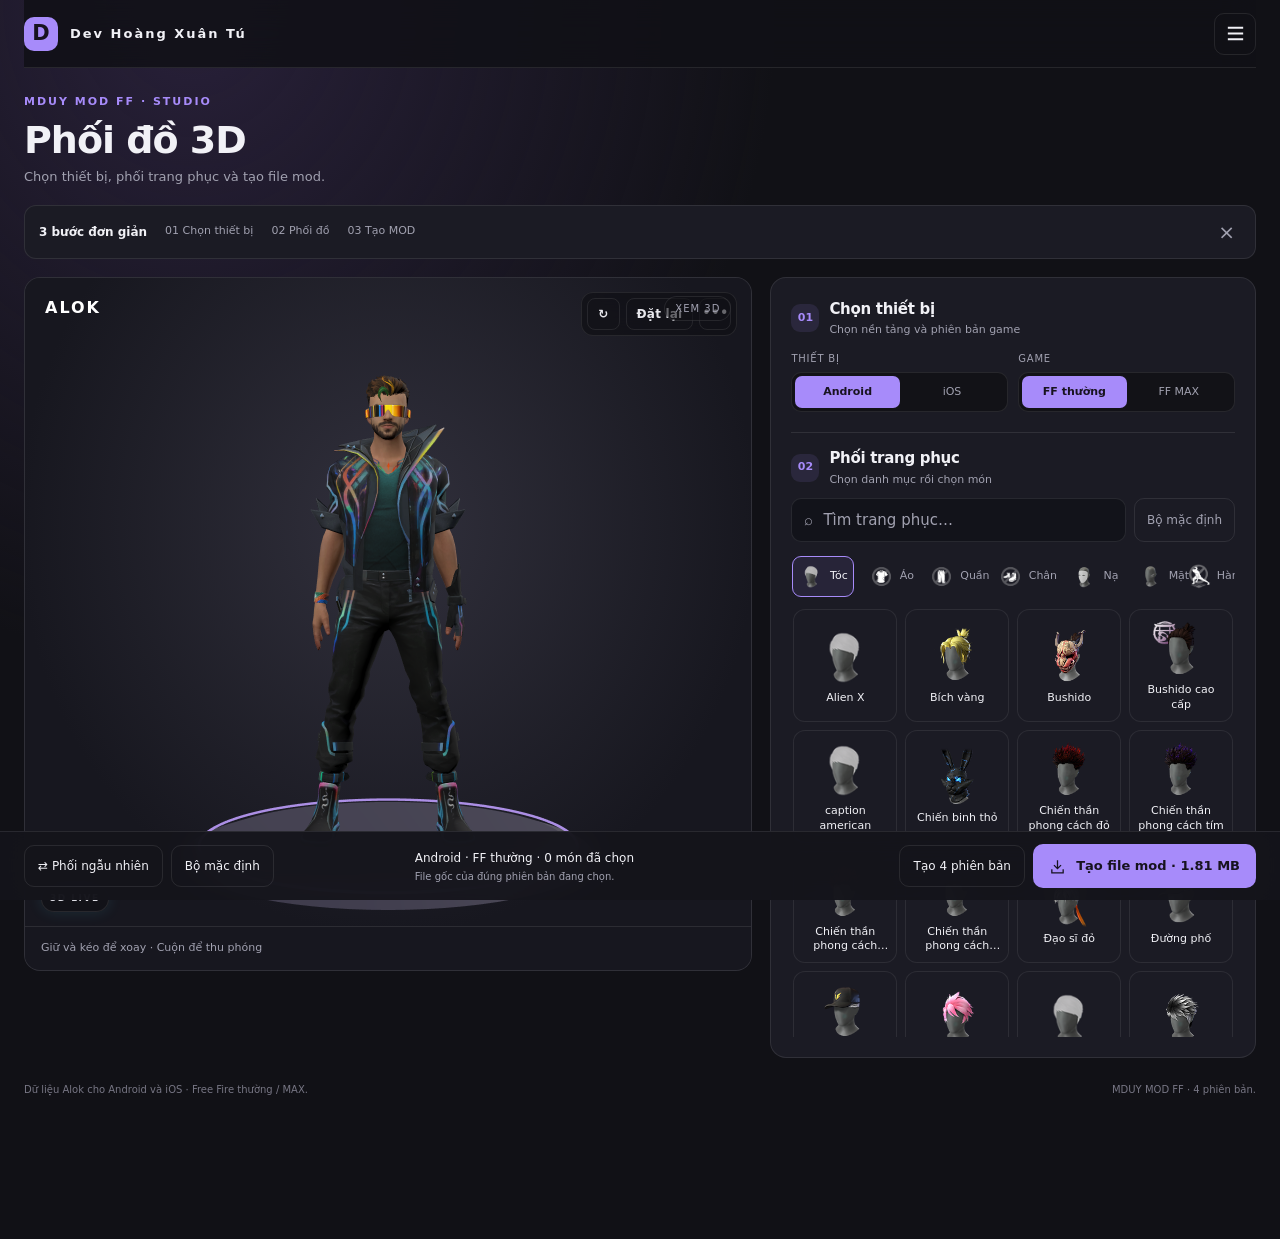
==== index.html @ c429d3fb "Update developer branding and sharpen 3D model Co-authored-by: Copilot <223556219+Copilot@users.nore" ====
<!doctype html>
<html lang="vi">
<head>
  <meta charset="utf-8">
  <meta name="viewport" content="width=device-width,initial-scale=1">
  <meta name="theme-color" content="#111116">
  <title>MDUY MOD FF — PHỐI ĐỒ 3D</title>
  <style>
    :root{color-scheme:dark;--bg:#111116;--panel:#1b1b23;--line:#30303a;--muted:#a1a1b0;--text:#f1f1f6;--accent:#b29aff;--green:#c5ee87}
    *{box-sizing:border-box}body{margin:0;background:var(--bg);color:var(--text);font:15px/1.5 system-ui,-apple-system,BlinkMacSystemFont,"Segoe UI",sans-serif}
    button,select,a{-webkit-tap-highlight-color:transparent}button,select{font:inherit}button,a{touch-action:manipulation}button{cursor:pointer}button:disabled{cursor:wait;opacity:.5}
    button:focus-visible,a:focus-visible,select:focus-visible{outline:3px solid var(--accent);outline-offset:4px}button{color:inherit}a{color:inherit;text-decoration:none}
    .shell{width:min(1240px,calc(100% - 64px));margin:auto}.topbar{height:86px;display:flex;align-items:center;justify-content:space-between;border-bottom:1px solid var(--line)}
    .brand{display:flex;align-items:center;gap:12px;font-size:13px;font-weight:800;letter-spacing:2px}.brandmark{display:grid;place-items:center;background:var(--accent);color:#181026;width:34px;height:34px;border-radius:10px;font-size:21px;letter-spacing:0}
    .platform{color:var(--muted);font-size:12px;display:flex;gap:8px;align-items:center}.dot{height:6px;width:6px;background:var(--green);border-radius:50%}
    .intro{padding:36px 0 26px;display:flex;align-items:flex-end;justify-content:space-between;gap:20px}.eyebrow{color:var(--accent);text-transform:uppercase;letter-spacing:2px;font-size:11px;font-weight:700;margin:0 0 8px}
    h1{font-size:34px;letter-spacing:-1px;line-height:1.15;margin:0 0 9px}.sub{color:var(--muted);margin:0;font-size:13px}.count{color:var(--muted);font-size:12px;padding-bottom:2px}
    .workspace{display:grid;grid-template-columns:minmax(0,1.15fr) minmax(350px,1fr);gap:22px;align-items:start}.stage{border:1px solid var(--line);border-radius:20px;overflow:hidden;background:#17171f;position:sticky;top:20px}
    .stage-head{position:absolute;z-index:2;top:22px;left:24px;right:24px;display:flex;justify-content:space-between;align-items:center;pointer-events:none}.character-name{font-size:20px;font-weight:800;letter-spacing:3px}.badge{font-size:10px;letter-spacing:1px;color:var(--muted);border:1px solid #494950;border-radius:20px;padding:4px 10px}
    #viewport{height:550px;position:relative;background:radial-gradient(ellipse at 50% 45%,#343041 0,#201e29 38%,#17171f 75%)}#viewport canvas{width:100%;height:100%;display:block;touch-action:none}
    .watermark{position:absolute;top:15%;left:50%;transform:translateX(-50%);font-size:100px;font-weight:900;letter-spacing:14px;color:#ffffff05;pointer-events:none;white-space:nowrap}
    #fallback{position:absolute;inset:0;width:100%;height:100%;object-fit:contain;display:none}.preview-message{position:absolute;inset:0;display:grid;place-content:center;padding:35px;text-align:center;color:var(--muted);font-size:13px;pointer-events:none}.preview-message.hidden{display:none}
    .stage-footer{padding:15px 22px;border-top:1px solid var(--line);display:flex;align-items:center;justify-content:space-between;gap:12px}.hint{margin:0;color:var(--muted);font-size:11px;max-width:270px}.view-tools{display:flex;gap:7px;flex-shrink:0}.small-button{background:#252530;border:1px solid #3c3b47;border-radius:8px;min-width:36px;padding:7px 10px;font-size:12px;white-space:nowrap}
    .panel{border:1px solid var(--line);border-radius:20px;padding:24px;background:var(--panel)}.panel-title{margin:0 0 16px;font-size:16px;letter-spacing:-.3px}.presets{display:grid;grid-template-columns:1fr 1fr;gap:10px;margin-bottom:26px}.mix-tools{display:none!important}
    .preset{border:1px solid #41404b;background:#24232d;border-radius:12px;text-align:left;padding:12px 14px;transition:background .18s,border-color .18s}.preset:hover{background:#302b3c}.preset[aria-pressed="true"]{border-color:var(--accent);background:#b29aff14}.preset-num{color:var(--muted);font-size:10px;letter-spacing:1.6px;margin-bottom:5px;display:block}.preset-name{font-size:13px;font-weight:650;display:block}.preset-detail{font-size:10px;color:var(--muted);display:block;margin-top:3px}
    .form-row{display:grid;grid-template-columns:91px 1fr;align-items:center;gap:12px;margin:11px 0}.form-row label,.fixed-label{font-size:12px;color:var(--muted)}.row-icon{display:inline-block;width:22px;color:#d2c5f0;font-size:14px}.select-wrap{position:relative}.select-wrap::after{content:'⌄';position:absolute;right:15px;top:8px;pointer-events:none;color:var(--accent)}
    select{width:100%;appearance:none;background:#272631;border:1px solid #44424e;border-radius:10px;padding:10px 36px 10px 13px;color:var(--text);font-size:13px;cursor:pointer;min-height:42px}.fixed-value{background:#202029;border:1px solid #2e2d39;border-radius:10px;padding:10px 13px;font-size:13px;min-height:42px;display:flex;justify-content:space-between;align-items:center}.fixed-value .single{font-size:10px;color:#777684}
    .form-divider{height:1px;background:var(--line);margin:20px 0}.action-note{margin:7px 0 0 103px;font-size:11px;line-height:1.6;color:var(--muted)}.mix-tools{display:flex;gap:8px;margin-top:20px}.mix-tools button{border:1px solid #41404b;border-radius:9px;background:transparent;padding:8px 12px;font-size:12px;flex:1}.mix-tools button:hover{background:#2b2935}
    .download-area{margin-top:21px;border-top:1px solid var(--line);padding-top:20px}.selection-caption{color:var(--muted);font-size:10px;text-transform:uppercase;letter-spacing:1.3px;margin:0 0 6px}.selection-summary{font-size:12px;color:#d1c7e4;margin:0 0 16px;min-height:36px;line-height:1.7}.download{display:flex;width:100%;gap:10px;justify-content:center;align-items:center;background:var(--green);color:#202618;border:0;border-radius:11px;padding:13px 14px;font-weight:750;font-size:13px}.download:hover{background:#d5faa1}.download:disabled{background:#434b36;color:#a2aa96}.download svg{width:17px;height:17px}#download-fallback[hidden]{display:none}.status{font-size:11px;text-align:center;color:var(--muted);margin:10px 0 0;min-height:17px}.status.error{color:#ffaaaa}
    footer{color:#777684;padding:28px 0 30px;font-size:10px;display:flex;justify-content:space-between;gap:15px}footer a{text-decoration:underline}.noscript{padding:20px;color:#ffaaaa}
    @media(max-width:1024px){
      .shell{width:calc(100% - 36px)}
      .workspace{grid-template-columns:minmax(0,1fr);gap:18px}
      .workspace>.stage,.workspace>.panel{width:100%;min-width:0}
      .stage{position:relative;top:auto}
      #viewport{height:500px}
      .intro{padding:26px 0 22px}
      .topbar{height:72px}
      .panel{padding:22px}
      .hint{max-width:240px}
      h1{font-size:29px}
    }
    @media(max-width:640px){
      .shell{width:calc(100% - 24px)}
      .workspace{gap:14px}
      #viewport{height:500px}
      .panel{padding:16px}
      .form-row{grid-template-columns:minmax(86px,96px) minmax(0,1fr);gap:8px}
      .form-row label{min-width:0;display:flex;align-items:center;gap:5px}
      .row-icon{width:22px;height:22px;flex:0 0 22px}
      select{min-width:0;width:100%;font-size:13px;padding-left:11px;padding-right:32px}
      .action-note{margin-left:104px}
      .presets{gap:8px}
      .preset{padding:11px}
      .preset-detail{font-size:9px}
      .stage-head{top:17px;left:20px;right:20px}
      .stage-footer{padding:13px 16px}
      .hint{max-width:200px;font-size:10px}
      .small-button{padding:7px 8px}
      .watermark{font-size:72px}
      footer{flex-direction:column;gap:5px}
    }
    @media(max-width:440px){
      .platform{font-size:10px}
      .brand{font-size:11px;letter-spacing:1px}
      .brandmark{width:30px;height:30px}
      .count{display:none}
      #viewport{height:500px}
      .form-row{grid-template-columns:84px minmax(0,1fr)}
      .action-note{margin-left:92px}
    }
    @media(prefers-reduced-motion:reduce){*{transition:none!important;scroll-behavior:auto!important}}
  
    /* ===== Bộ chọn phiên bản ===== */
    .version-screen{padding:42px 0 28px}.version-card{background:#111318;border:1px solid var(--line);border-radius:18px;padding:24px;box-shadow:0 18px 50px rgba(0,0,0,.18)}
    .version-card h2{margin:0 0 7px;font-size:clamp(25px,4vw,38px);letter-spacing:-.03em}.version-card>p{margin:0 0 24px;color:var(--muted);line-height:1.6}
    .version-step{margin-top:22px}.version-step-title{display:flex;align-items:center;gap:9px;margin:0 0 12px;font-size:12px;font-weight:800;letter-spacing:.13em;text-transform:uppercase;color:#c9ccd4}.step-number{display:grid;place-items:center;width:24px;height:24px;border-radius:50%;background:#20242d;color:#fff;font-size:11px}
    .choice-grid{display:grid;grid-template-columns:repeat(2,minmax(0,1fr));gap:12px}.choice-card{width:100%;text-align:left;background:#171a20;border:1px solid #2a2e37;color:#f4f4f5;border-radius:13px;padding:17px 18px;cursor:pointer;transition:.18s ease}.choice-card:hover{border-color:#555c69;transform:translateY(-1px)}.choice-card.active{border-color:#f2f2f2;background:#20242b;box-shadow:inset 0 0 0 1px #f2f2f2}.choice-card strong{display:block;font-size:15px;margin-bottom:4px}.choice-card small{color:#8f96a3;font-size:12px}.choice-card.active small{color:#c8cbd2}
    .package-list{display:grid;gap:12px}.package-card{display:flex;align-items:center;justify-content:space-between;gap:16px;background:#171a20;border:1px solid #2a2e37;border-radius:13px;padding:18px;cursor:pointer;color:#fff;text-align:left}.package-card:hover{border-color:#777e8b}.package-card strong{display:block;margin-bottom:5px;font-size:15px}.package-card small{color:#9399a5}.package-arrow{font-size:22px;color:#d7dae0}.empty-version{border:1px dashed #343943;border-radius:13px;padding:24px;text-align:center;color:#8f96a3;background:#13161b}.empty-version strong{display:block;color:#d6d8dd;margin-bottom:6px}.hidden-version{display:none!important}.back-version{border:0;background:transparent;color:#a8aeb9;padding:0;cursor:pointer;font:inherit}.back-version:hover{color:#fff}.current-version{display:flex;align-items:center;gap:8px}
    @media(max-width:640px){.choice-grid{grid-template-columns:1fr}.version-screen{padding-top:24px}.version-card{padding:18px}}


</style>
<style>
/* ===== MDUY NEON RAINBOW UI — visual-only layer ===== */
:root{color-scheme:dark;--bg:#070914;--panel:#11152a;--line:#343b68;--muted:#aeb7dc;--text:#f7f8ff;--accent:#9b7cff;--green:#78ffd6;--pink:#ff5fcf;--cyan:#45e7ff;--yellow:#ffe66d}
html{background:#070914}body{background:radial-gradient(circle at 10% 0%,#2a105d 0,transparent 28%),radial-gradient(circle at 90% 10%,#004e66 0,transparent 26%),radial-gradient(circle at 50% 100%,#4d0b45 0,transparent 34%),#070914;overflow-x:hidden}
body:before{content:"";position:fixed;inset:-20%;z-index:-1;pointer-events:none;background:conic-gradient(from 0deg,#ff4fd8,#6c63ff,#38e8ff,#67ffb0,#ffe66d,#ff4fd8);filter:blur(100px);opacity:.13;animation:mduyAura 18s linear infinite}
@keyframes mduyAura{to{transform:rotate(360deg)}}
.shell{position:relative}.topbar{border-bottom:1px solid #5963a0;background:linear-gradient(90deg,#11152ad9,#201238d9,#081e31d9);box-shadow:0 12px 35px #0007,0 0 35px #6d5cff20;backdrop-filter:blur(18px)}
.brandmark{background:linear-gradient(135deg,#ff5fcf,#8f6bff 45%,#42eaff);box-shadow:0 0 18px #a16cffaa,0 0 40px #ff52d744;color:#fff;animation:mduyPulse 2.5s ease-in-out infinite}
@keyframes md<|DELIM_Zj|>uyPulse{50%{box-shadow:0 0 28px #42eaffaa,0 0 55px #ff52d755;transform:translateY(-1px)}}
.platform .dot{background:#59ffd2;box-shadow:0 0 10px #59ffd2,0 0 22px #59ffd2}.eyebrow{color:#ff72da;text-shadow:0 0 15px #ff4fcf}.intro{position:relative}.intro:after{content:"";position:absolute;left:0;right:0;bottom:8px;height:1px;background:linear-gradient(90deg,transparent,#ff5fcf,#45e7ff,#ffe66d,transparent);opacity:.65}
h1{background:linear-gradient(90deg,#fff,#ffb8f0 30%,#9ef5ff 65%,#fff2a4);-webkit-background-clip:text;background-clip:text;color:transparent;text-shadow:0 0 24px #7b6cff44}.count{color:#b9c4f5}
/* ===== MDUY RESPONSIVE SAFETY FIX ===== */
.workspace{min-width:0}
.workspace>.stage,.workspace>.panel{min-width:0}
@media(max-width:1024px){
  .workspace{grid-template-columns:minmax(0,1fr)!important}
  .workspace>.stage,.workspace>.panel{grid-column:1!important}
  .stage{position:relative!important;top:auto!important}
}
.workspace{gap:24px}.stage,.panel,.version-card{border-color:#4b5794;background:linear-gradient(145deg,#151a34ee,#0c1023ee);box-shadow:0 18px 60px #0009,0 0 0 1px #ffffff05 inset,0 0 35px #6d5cff18;backdrop-filter:blur(16px)}
.stage{overflow:hidden}.stage:before,.panel:before,.version-card:before{content:"";position:absolute;pointer-events:none}.stage{position:sticky}.stage:before{inset:0;background:linear-gradient(120deg,transparent 20%,#fff10%,transparent 45%);transform:translateX(-120%);animation:mduyShine 7s ease-in-out infinite}@keyframes md<|DELIM_Zj|>uyShine{55%,100%{transform:translateX(120%)}}
#viewport{background:radial-gradient(circle at 50% 43%,#533b78 0,#24264d 28%,#111a37 58%,#090d20 100%);box-shadow:inset 0 0 80px #000b,inset 0 0 25px #6d5cff44}.stage-head{filter:drop-shadow(0 0 12px #000)}.character-name{color:#fff;text-shadow:0 0 14px #ff5fcf,0 0 28px #45e7ff}.badge{border-color:#45e7ff;color:#bdf8ff;background:#45e7ff12;box-shadow:0 0 15px #45e7ff33}
.watermark{color:#ffffff0a;text-shadow:0 0 30px #45e7ff55,0 0 55px #ff5fcf33;animation:mduyWatermark 5s ease-in-out infinite}@keyframes md<|DELIM_Zj|>uyWatermark{50%{transform:translateX(-50%) scale(1.04);opacity:.9}}
.stage-footer{border-top-color:#3b467c;background:linear-gradient(90deg,#0d1227aa,#171032aa,#081d2aaa)}.small-button,.mix-tools button{background:linear-gradient(135deg,#171c38,#292044);border-color:#515b9b;box-shadow:0 0 14px #6d5cff14;transition:.2s ease}.small-button:hover,.mix-tools button:hover{transform:translateY(-2px);border-color:#8c7dff;box-shadow:0 0 18px #8c7dff55,0 0 35px #45e7ff18}
.panel-title{color:#fff;text-shadow:0 0 15px #8f6bff66}.preset{background:linear-gradient(135deg,#171c38,#24183c);border-color:#414d86;box-shadow:0 8px 22px #0004}.preset:hover{background:linear-gradient(135deg,#25234e,#3a1948);border-color:#ff5fcf;box-shadow:0 0 20px #ff5fcf33;transform:translateY(-2px)}.preset[aria-pressed="true"]{border-color:#45e7ff;background:linear-gradient(135deg,#25204e,#153b4c);box-shadow:0 0 22px #45e7ff2e,inset 0 0 20px #ff5fcf10}.preset-num{color:#45e7ff}
.form-divider{background:linear-gradient(90deg,transparent,#5361a0,transparent)}.form-row label{color:#c6cff4}.row-icon{filter:drop-shadow(0 0 6px #8f6bff99)}
select,.fixed-value{background:linear-gradient(135deg,#11172f,#251a3c);border-color:#4a5790;box-shadow:inset 0 0 15px #6d5cff0c,0 0 12px #0005}select:hover,select:focus{border-color:#45e7ff;box-shadow:0 0 18px #45e7ff2e,inset 0 0 18px #45e7ff10}.select-wrap:after{color:#ff6fd7;text-shadow:0 0 10px #ff5fcf}
.download{background:linear-gradient(100deg,#65ffd0,#45e7ff 34%,#8d7aff 68%,#ff5fcf);background-size:220% 100%;color:#08101e;box-shadow:0 0 22px #45e7ff55,0 0 45px #ff5fcf22;animation:mduyButton 4s ease infinite}.download:hover{background-position:100% 0;filter:brightness(1.12);box-shadow:0 0 28px #45e7ff77,0 0 55px #ff5fcf44;transform:translateY(-2px)}.download:disabled{background:#313852;color:#8790ad;box-shadow:none;animation:none}.download-all{background:linear-gradient(100deg,#ffe66d,#ff9d5c,#ff5fcf,#9b7cff)!important;color:#17101e!important}
.download-area{border-top-color:#45518b}.selection-caption{color:#63eaff}.selection-summary{color:#dce3ff}.status{color:#9ba8d7}.status.error{color:#ff8eac}
.version-card{background:linear-gradient(145deg,#121733,#1b1230)}.version-card h2{background:linear-gradient(90deg,#fff,#ff7adf,#65ecff);-webkit-background-clip:text;background-clip:text;color:transparent}.choice-card,.package-card{background:linear-gradient(135deg,#12182f,#211535);border-color:#354274;box-shadow:0 8px 25px #0005}.choice-card:hover,.package-card:hover{border-color:#45e7ff;box-shadow:0 0 20px #45e7ff2b,0 12px 28px #0007}.choice-card.active{border-color:#ff70d8;background:linear-gradient(135deg,#26204d,#173d4a);box-shadow:0 0 22px #ff5fcf3b,inset 0 0 0 1px #fff6}.step-number{background:linear-gradient(135deg,#ff5fcf,#716cff);box-shadow:0 0 15px #8f6bff66}.back-version{color:#8defff}
#mod-progress{background:#030513cc;backdrop-filter:blur(10px)}.mod-progress-card{background:linear-gradient(145deg,#171c3a,#281331);border-color:#ff5fcf;box-shadow:0 0 40px #8f6bff55,0 0 80px #ff5fcf22}.mod-progress-card progress{accent-color:#45e7ff}.mod-progress-card button{background:linear-gradient(135deg,#292347,#152f45);border-color:#5967a5}
footer{color:#7f8bb8}footer a:hover{color:#63eaff}
@media(prefers-reduced-motion:reduce){body:before,.brandmark,.stage:before,.watermark,.download{animation:none!important}}
</style>
<!-- Three.js (MIT)
The MIT License

Copyright © 2010-2025 three.js authors

Permission is hereby granted, free of charge, to any person obtaining a copy
of this software and associated documentation files (the "Software"), to deal
in the Software without restriction, including without limitation the rights
to use, copy, modify, merge, publish, distribute, sublicense, and/or sell
copies of the Software, and to permit persons to whom the Software is
furnished to do so, subject to the following conditions:

The above copyright notice and this permission notice shall be included in
all copies or substantial portions of the Software.

THE SOFTWARE IS PROVIDED "AS IS", WITHOUT WARRANTY OF ANY KIND, EXPRESS OR
IMPLIED, INCLUDING BUT NOT LIMITED TO THE WARRANTIES OF MERCHANTABILITY,
FITNESS FOR A PARTICULAR PURPOSE AND NONINFRINGEMENT. IN NO EVENT SHALL THE
AUTHORS OR COPYRIGHT HOLDERS BE LIABLE FOR ANY CLAIM, DAMAGES OR OTHER
LIABILITY, WHETHER IN AN ACTION OF CONTRACT, TORT OR OTHERWISE, ARISING FROM,
OUT OF OR IN CONNECTION WITH THE SOFTWARE OR THE USE OR OTHER DEALINGS IN
THE SOFTWARE.

-->



<style>.fish-top-actions{display:flex;align-items:center;gap:16px}.fish-nav{position:relative}.fish-menu-toggle{display:grid;place-items:center;width:42px;height:42px;border:1px solid var(--line);border-radius:10px;background:var(--panel);color:var(--text)}.fish-menu{position:absolute;right:0;top:50px;width:180px;z-index:50;padding:6px;background:var(--panel);border:1px solid var(--line);border-radius:12px;box-shadow:0 12px 35px #0008}.fish-menu[hidden]{display:none}.fish-menu a{display:block;padding:12px;border-radius:7px}.fish-menu a:hover{background:#302b40}@media(max-width:500px){.fish-top-actions .platform{display:none}.brand{font-size:10px;letter-spacing:1px}}</style><script defer src="./fish-menu.js"></script>
<script id="mduy-3d-hd-bootstrap">
(() => {
  // Request a sharper WebGL context before the 3D viewer creates it. Export logic is untouched.
  const originalGetContext = HTMLCanvasElement.prototype.getContext;
  HTMLCanvasElement.prototype.getContext = function(type, attrs) {
    if (typeof type === 'string' && /^(webgl2?|experimental-webgl)$/.test(type)) {
      attrs = Object.assign({}, attrs || {}, {
        antialias: true,
        powerPreference: 'high-performance',
        preserveDrawingBuffer: true
      });
    }
    return originalGetContext.call(this, type, attrs);
  };
})();
</script>
<script defer src="./fish-export-points.js"></script><link rel="stylesheet" href="./category-icons.css"><link rel="stylesheet" href="./item-picker.css?v=20261013-studio"><script defer src="./item-picker.js?v=20261013-studio"></script>
<style id="mduy-3d-controls-css">
/* ===== MDUY 3D PRO CONTROLS ===== */
.mduy-3d-hud{position:absolute;z-index:8;top:58px;right:18px;display:flex;align-items:center;gap:7px;padding:7px;border:1px solid #6b74c7;background:linear-gradient(135deg,#0b1230d9,#27123bd9);border-radius:16px;backdrop-filter:blur(14px);-webkit-backdrop-filter:blur(14px);box-shadow:0 0 24px #45e7ff22,0 12px 30px #0008;opacity:.96}
.mduy-3d-btn{height:34px;min-width:34px;padding:0 10px;border:1px solid #4b5ba5;border-radius:10px;background:linear-gradient(135deg,#141b3b,#29143e);color:#eef7ff;font-size:12px;font-weight:800;letter-spacing:.2px;display:inline-flex;align-items:center;justify-content:center;gap:5px;box-shadow:inset 0 0 12px #ffffff05,0 0 10px #0005;transition:.18s ease}
.mduy-3d-btn:hover,.mduy-3d-btn.active{border-color:#45e7ff;color:#bdf9ff;box-shadow:0 0 16px #45e7ff44,inset 0 0 14px #45e7ff12;transform:translateY(-1px)}
.mduy-3d-btn:active{transform:scale(.95)}
.mduy-3d-label{position:absolute;z-index:7;left:18px;bottom:16px;display:flex;align-items:center;gap:7px;padding:6px 10px;border:1px solid #5964a5;border-radius:999px;background:#080d22b8;backdrop-filter:blur(10px);font-size:9px;font-weight:900;letter-spacing:1.5px;color:#c9d4ff;box-shadow:0 0 15px #45e7ff1c}
.mduy-live-dot{width:7px;height:7px;border-radius:50%;background:#65ffd5;box-shadow:0 0 10px #65ffd5;animation:mduyPulse 1.4s infinite}
.mduy-3d-grid{position:absolute;inset:0;z-index:3;pointer-events:none;opacity:0;transition:opacity .2s;background-image:linear-gradient(#69dfff20 1px,transparent 1px),linear-gradient(90deg,#69dfff20 1px,transparent 1px);background-size:42px 42px;background-position:center bottom;mask-image:linear-gradient(to top,#000,transparent 75%);-webkit-mask-image:linear-gradient(to top,#000,transparent 75%)}
.mduy-3d-grid.show{opacity:.55}
#viewport.mduy-light-1{background:radial-gradient(circle at 50% 35%,#7d4ea9 0,#243d77 35%,#07142b 72%,#050816 100%)}
#viewport.mduy-light-2{background:radial-gradient(circle at 35% 40%,#7b2d62 0,#312058 28%,#071a32 68%,#050816 100%)}
#viewport.mduy-light-3{background:radial-gradient(circle at 68% 35%,#2b8b9d 0,#25306c 32%,#090d27 68%,#050816 100%)}
@keyframes mduyPulse{50%{opacity:.35;transform:scale(.75)}}
@media(max-width:640px){.mduy-3d-hud{top:52px;right:10px;gap:5px;padding:5px;border-radius:14px;max-width:calc(100% - 20px);overflow-x:auto}.mduy-3d-btn{height:32px;min-width:32px;padding:0 8px}.mduy-3d-btn span{display:none}.mduy-3d-label{left:12px;bottom:12px;font-size:8px}.mduy-3d-grid{background-size:34px 34px}}
</style>

<style id="mduy-3d-sharp-clean-css">
/* ===== MDUY 3D SHARP / CLEAN ===== */
#viewport {
  height: 620px !important;
  overflow: hidden;
  isolation: isolate;
  background: radial-gradient(circle at 50% 34%, #314d83 0%, #18264c 30%, #0a1228 67%, #050816 100%) !important;
}
#viewport canvas {
  width: 100% !important;
  height: 100% !important;
  display: block !important;
  image-rendering: auto !important;
  filter: none !important;
  transform: none !important;
  backface-visibility: hidden;
  -webkit-backface-visibility: hidden;
}
/* Remove the floating control bar so the character is the focus. Its DOM/JS remains intact. */
#mduy-3d-hud, #mduy-3d-grid, .mduy-3d-label { display: none !important; }
.watermark { opacity: .035 !important; }
.stage-head { z-index: 4; }
@media(max-width:640px){ #viewport { height: 540px !important; } }
@media(max-width:440px){ #viewport { height: 500px !important; } }
/* ===== MDUY HERO POSE / RETINA SHARP ===== */
#viewport{
  background:radial-gradient(circle at 50% 34%,#3d5794 0%,#1c2b55 31%,#09132c 68%,#040714 100%) !important;
  box-shadow:inset 0 0 90px #000c,inset 0 0 28px #4de7ff26 !important;
}
#viewport canvas{
  image-rendering:auto !important;
  filter:contrast(1.035) saturate(1.035) !important;
  transform:none !important;
}
/* Clean hero composition: keep the model unobstructed and slightly lower in frame. */
.stage-head{pointer-events:none}
.watermark{opacity:.02 !important}
</style>
<style id="mduy-studio-layout">
  :root{--bg:#111116;--panel:#1b1b24;--line:rgba(255,255,255,.09);--muted:#a1a1b0;--text:#f1f1f6;--accent:#a78bfa;--green:#a78bfa}
  html,body{background:#111116}
  body{padding-bottom:118px;background:radial-gradient(ellipse at 15% 0%,#282039 0,transparent 38%),#111116}
  body:before{display:none}
  .shell{width:min(1440px,calc(100% - 48px))}
  .topbar{height:68px;border-color:var(--line);background:#111116dd;box-shadow:none}
  .brandmark{background:var(--accent);box-shadow:none;color:#17131f;animation:none}
  .platform,.fish-top-actions .platform{display:none}
  .fish-top-actions{gap:0}
  .fish-menu-toggle{background:transparent}
  .intro{padding:26px 0 18px;align-items:center}
  .intro:after{display:none}
  .eyebrow{color:var(--accent);text-shadow:none}
  h1{background:none;color:var(--text);text-shadow:none;font-size:clamp(28px,3vw,38px);margin-bottom:5px}
  .count{display:none}
  .first-run-guide{display:flex;align-items:center;justify-content:space-between;gap:14px;margin:0 0 18px;padding:10px 14px;border:1px solid var(--line);border-radius:12px;background:#1b1b24;color:var(--muted);font-size:11px}
  .first-run-guide>div{display:flex;align-items:center;gap:18px;flex-wrap:wrap}
  .first-run-guide strong{color:var(--text);font-size:12px}
  .first-run-guide button{border:0;background:transparent;color:var(--muted);font-size:20px}
  .first-run-guide[hidden]{display:none}
  .workspace{grid-template-columns:minmax(0,1.5fr) minmax(380px,1fr)!important;gap:18px;align-items:start}
  .stage,.panel{border:1px solid var(--line);border-radius:16px;background:#1b1b24;box-shadow:none;backdrop-filter:none}
  .stage{position:sticky!important;top:14px!important}
  .stage:before,.panel:before{display:none}
  #viewport{height:min(72vh,760px)!important;min-height:480px;background:radial-gradient(ellipse at 50% 38%,#31303c,#17171f 72%)!important;box-shadow:none!important}
  .stage-head{top:18px;left:20px;right:20px;filter:none}
  .character-name{font-size:16px;letter-spacing:2px;text-shadow:none}
  .badge{border-color:var(--line);background:#11111699;color:var(--muted);box-shadow:none}
  .watermark{opacity:.025!important;text-shadow:none;animation:none}
  .stage-footer{min-height:44px;padding:10px 16px;border-color:var(--line);background:#17171f;color:var(--muted);font-size:11px}
  .view-tools{display:none}
  #mduy-3d-hud{display:flex!important;top:14px;right:14px;gap:6px;padding:5px;border:1px solid var(--line);border-radius:12px;background:#111116c9;box-shadow:none;backdrop-filter:blur(10px)}
  .mduy-3d-btn{height:32px;min-width:32px;border:1px solid var(--line);border-radius:8px;background:transparent;color:var(--text);box-shadow:none}
  .mduy-3d-btn:hover,.mduy-3d-btn.active{border-color:var(--accent);background:#a78bfa1a;color:#e9ddff;box-shadow:none;transform:none}
  .preview-more{position:relative}
  .preview-more summary{display:grid;place-items:center;height:32px;min-width:32px;border:1px solid var(--line);border-radius:8px;color:var(--text);list-style:none;cursor:pointer}
  .preview-more summary::-webkit-details-marker{display:none}
  .preview-more[open] summary{border-color:var(--accent);color:var(--accent)}
  .preview-more-menu{position:absolute;right:0;top:38px;z-index:12;display:grid;gap:3px;width:180px;padding:6px;border:1px solid var(--line);border-radius:11px;background:#1b1b24;box-shadow:0 12px 35px #0009}
  .preview-more-menu button{padding:9px;border:0;border-radius:7px;background:transparent;color:var(--text);font:inherit;font-size:12px;text-align:left}
  .preview-more-menu button:hover{background:#292632}
  #mduy-3d-grid{display:block!important}
  .mduy-3d-grid.show{opacity:.35}
  .mduy-3d-label{display:block!important;top:auto;right:auto;bottom:14px;left:16px;padding:5px 8px;border:1px solid var(--line);border-radius:20px;background:#111116aa;color:#dedee5}
  .preview-message{z-index:5}
  .preview-message:not(.hidden){background:#17171f;padding:24px}
  .preview-message.preview-failed .preview-skeleton{display:none}
  .preview-skeleton{display:grid;gap:10px;width:min(240px,70vw);margin:0 auto 16px}
  .preview-skeleton span{height:12px;border-radius:7px;background:linear-gradient(90deg,#25252e,#393943,#25252e);background-size:200% 100%;animation:skeleton-shimmer 1.4s ease infinite}
  .preview-skeleton span:first-child{width:75%;margin:auto}
  .preview-retry{margin-top:12px;padding:8px 13px;border:1px solid var(--accent);border-radius:8px;background:transparent;color:var(--text);font:inherit}
  @keyframes skeleton-shimmer{to{background-position:-200% 0}}
  .panel{padding:20px;overflow:hidden}
  .panel-section-heading{display:flex;align-items:center;gap:10px;margin-bottom:12px}
  .panel-section-heading p{margin:2px 0 0;color:var(--muted);font-size:11px}
  .panel-title{margin:0;color:var(--text);font-size:15px;text-shadow:none}
  .step-tag{display:grid;place-items:center;width:28px;height:28px;border-radius:9px;background:#a78bfa1c;color:var(--accent);font-size:11px;font-weight:800}
  .version-controls{display:grid;grid-template-columns:1fr 1fr;gap:10px;margin-bottom:20px}
  .version-choice>span{display:block;margin:0 0 6px;color:var(--muted);font-size:10px;text-transform:uppercase;letter-spacing:.08em}
  .segmented-control{display:flex;padding:3px;border:1px solid var(--line);border-radius:10px;background:#121217}
  .segmented-control button{flex:1;min-width:0;padding:8px 5px;border:0;border-radius:7px;background:transparent;color:var(--muted);font:inherit;font-size:11px;white-space:nowrap}
  .segmented-control button[aria-pressed=true]{background:#a78bfa;color:#18131f;font-weight:750}
  .version-native-row{display:none}
  #wardrobe-form>.form-row:not(.version-native-row){display:none}
  .outfit-heading{margin:4px 0 10px;padding-top:14px;border-top:1px solid var(--line)}
  .form-divider{display:none}
  .action-dock{position:fixed;z-index:100;right:0;bottom:0;left:0;display:grid;grid-template-columns:minmax(220px,1fr) minmax(250px,1.25fr) auto;align-items:center;gap:16px;padding:12px max(24px,calc((100vw - 1440px)/2));border-top:1px solid var(--line);background:#15151bf2;backdrop-filter:blur(16px)}
  .dock-tools,.dock-actions{display:flex;align-items:center;gap:8px}
  .dock-tools button,.download-all{min-height:42px;padding:0 13px;border:1px solid var(--line);border-radius:10px;background:transparent;color:var(--text);font:inherit;font-size:12px;white-space:nowrap}
  .dock-tools button:hover,.download-all:hover{border-color:var(--accent);color:#e9ddff}
  .dock-selection{min-width:0}
  #action-summary{display:block;overflow:hidden;color:var(--text);font-size:12px;text-overflow:ellipsis;white-space:nowrap}
  .status{margin:2px 0 0;min-height:15px;text-align:left;color:var(--muted);font-size:10px}
  .dock-actions .download{min-height:44px;width:auto;min-width:145px;padding:0 16px;border:0;border-radius:10px;background:var(--accent);color:#17131f;box-shadow:none;animation:none;font-weight:800}
  .dock-actions .download:hover{background:#bba7ff;box-shadow:none;transform:translateY(-1px)}
  .dock-actions .download:disabled,.dock-actions .download-all:disabled{opacity:.48}
  .dock-actions .download-all{min-width:126px;background:transparent!important;color:var(--text)!important}
  #download-fallback{grid-column:1/-1;justify-self:end;padding:5px 10px;border-radius:7px;background:#24232d;color:#ded4ff;font-size:11px}
  #download-fallback[hidden]{display:none}
  .mix-tools{display:none!important}
  footer{padding:24px 0;color:#777684}
  @media(max-width:1050px){
    .shell{width:calc(100% - 32px)}
    .workspace{grid-template-columns:minmax(0,1.1fr) minmax(350px,1fr)!important}
    .stage{top:10px!important}
    #viewport{height:64vh!important;min-height:430px}
    .item-grid{grid-template-columns:repeat(3,minmax(0,1fr))}
    .action-dock{padding-right:16px;padding-left:16px}
  }
  @media(max-width:760px){
    body{padding-bottom:144px}
    .shell{width:calc(100% - 22px)}
    .topbar{height:58px}
    .brand{font-size:11px;letter-spacing:1px}
    .brandmark{width:30px;height:30px}
    .intro{padding:16px 0 12px}
    .intro h1{font-size:25px}
    .sub{font-size:11px}
    .first-run-guide{margin-bottom:12px;padding:9px 11px}
    .first-run-guide>div{gap:8px 14px}
    .first-run-guide span{font-size:10px}
    .workspace{grid-template-columns:minmax(0,1fr)!important;gap:12px}
    .workspace>.stage,.workspace>.panel{grid-column:1!important;width:100%}
    .stage{position:sticky!important;top:0!important;z-index:20;border-radius:0 0 13px 13px}
    #viewport{height:44svh!important;min-height:290px;max-height:440px}
    .stage-head{top:10px;left:12px;right:12px}
    .character-name{font-size:13px}
    .stage-footer{min-height:34px;padding:6px 12px;font-size:9px}
    #mduy-3d-hud{top:7px;right:7px}
    .mduy-3d-label{bottom:8px;left:8px}
    .panel{padding:14px}
    .version-controls{gap:7px;margin-bottom:14px}
    .segmented-control button{font-size:10px}
    .item-grid{max-height:none}
    .action-dock{grid-template-columns:auto 1fr;gap:6px 10px;padding:8px 11px calc(8px + env(safe-area-inset-bottom))}
    .dock-tools{grid-column:1/-1;justify-content:flex-start}
    .dock-tools button{min-height:32px;padding:0 10px;font-size:10px}
    .dock-selection{grid-column:1;grid-row:2}
    #action-summary{font-size:10px}
    .status{max-width:48vw;font-size:9px;white-space:nowrap;overflow:hidden;text-overflow:ellipsis}
    .dock-actions{grid-column:2;grid-row:2;justify-content:flex-end}
    .dock-actions .download{min-width:110px;min-height:42px;padding:0 12px;font-size:11px}
    .dock-actions .download-all{min-width:90px;min-height:38px;padding:0 8px;font-size:9px}
    #download-fallback{grid-column:2;grid-row:3}
    footer{padding-bottom:20px}
  }
  @media(max-width:380px){
    .version-controls{grid-template-columns:1fr}
    .version-choice{display:grid;grid-template-columns:58px 1fr;align-items:center}
    .version-choice>span{margin:0}
    .dock-tools button{padding:0 8px}
    .dock-tools button span{display:none}
    .dock-actions .download-all{min-width:80px}
    .dock-actions .download{min-width:100px}
  }
</style>

</head>
<body>
  <div class="shell">
    <header class="topbar">
      <a class="brand" href="#" aria-label="Trang chủ Dev Hoàng Xuân Tú"><span class="brandmark">D</span> Dev Hoàng Xuân Tú</a>
      <div class="fish-top-actions"><div class="platform"><span class="dot"></span> <span id="platform-label">Chọn phiên bản</span></div><div class="fish-nav"><button id="fish-menu-toggle" class="fish-menu-toggle" type="button" aria-label="Mở menu" aria-expanded="false" aria-controls="fish-menu"><svg width="23" height="23" viewBox="0 0 24 24" fill="none" stroke="currentColor" stroke-width="2" aria-hidden="true"><path d="M4 6h16M4 12h16M4 18h16"/></svg></button><nav id="fish-menu" class="fish-menu" aria-label="Menu chính" hidden><a href="https://t.me/modskinff0">Báo lỗi</a></nav></div></div>
    </header>



    <div class="intro" id="wardrobe-intro">
      <div><p class="eyebrow">MDUY MOD FF · STUDIO</p><h1 id="fish-mod-turns" aria-live="polite">Phối đồ 3D</h1><p class="sub">Chọn thiết bị, phối trang phục và tạo file mod.</p></div>
      <div class="count">Android · FF thường</div>
    </div>
    <aside class="first-run-guide" id="first-run-guide">
      <div><strong>3 bước đơn giản</strong><span>01 Chọn thiết bị</span><span>02 Phối đồ</span><span>03 Tạo MOD</span></div>
      <button id="dismiss-guide" type="button" aria-label="Đóng hướng dẫn">×</button>
    </aside>
    <main class="workspace" id="wardrobe-workspace">
      
      <section class="stage" aria-label="Xem trước nhân vật Alok">
        <div class="stage-head"><span class="character-name">ALOK</span><span class="badge" id="preview-badge">XEM 3D</span></div>
        <div id="viewport">
          <div class="mduy-3d-hud" id="mduy-3d-hud" aria-label="Điều khiển 3D">
            <button class="mduy-3d-btn" id="rotate" type="button" aria-pressed="false" title="Xoay nhân vật">↻</button>
            <button class="mduy-3d-btn" id="front" type="button" title="Đặt lại nhân vật về trang phục mặc định">Đặt lại</button>
            <details class="preview-more">
              <summary aria-label="Thêm tùy chọn xem trước">•••</summary>
              <div class="preview-more-menu">
                <button id="m3d-light" type="button">Đổi ánh sáng</button>
                <button id="m3d-grid" type="button" aria-pressed="false">Bật lưới</button>
                <button id="m3d-full" type="button">Toàn màn hình</button>
                <button id="m3d-shot" type="button">Chụp ảnh xem trước</button>
              </div>
            </details>
          </div>
          <div class="mduy-3d-label"><span class="mduy-live-dot"></span><span id="m3d-mode">3D LIVE</span></div>
          <div class="mduy-3d-grid" id="mduy-3d-grid" aria-hidden="true"></div>
          <span class="watermark" aria-hidden="true">MDUY MOD FF</span>
          <img id="fallback" alt="Alok mặc bộ trang phục đang chọn">
          <div id="preview-message" class="preview-message" role="status"><div class="preview-skeleton" aria-hidden="true"><span></span><span></span><span></span></div><span id="preview-status">Đang tải model nhân vật…</span></div>
        </div>
        <div class="stage-footer"><p id="preview-hint" hidden></p><span>Giữ và kéo để xoay · Cuộn để thu phóng</span></div>
      </section>
      <section class="panel" aria-label="Chọn trang phục">
        <div class="panel-section-heading"><span class="step-tag">01</span><div><h2 class="panel-title">Chọn thiết bị</h2><p>Chọn nền tảng và phiên bản game</p></div></div>
        <form id="wardrobe-form">
          <div hidden><select id="character" name="character"><option value="alok" selected>Alok</option></select></div>
          <div class="version-controls">
            <div class="version-choice"><span>Thiết bị</span><div class="segmented-control" role="group" aria-label="Chọn thiết bị"><button type="button" data-device="android" aria-pressed="true">Android</button><button type="button" data-device="ios" aria-pressed="false">iOS</button></div></div>
            <div class="version-choice"><span>Game</span><div class="segmented-control" role="group" aria-label="Chọn phiên bản game"><button type="button" data-edition="normal" aria-pressed="true">FF thường</button><button type="button" data-edition="max" aria-pressed="false">FF MAX</button></div></div>
          </div>
          <div class="form-row version-native-row"><label for="version">Phiên bản</label><div class="select-wrap"><select id="version" name="version">
            <option value="android-normal">Android · FF thường</option>
            <option value="android-max">Android · FF MAX</option>
            <option value="ios-normal">iOS · FF thường</option>
            <option value="ios-max">iOS · FF MAX</option>
          </select></div></div>
          <div class="form-row"><label for="hair">Tóc</label><div class="select-wrap"><select id="hair" name="hair"></select></div></div>
          <div class="form-row"><label for="top">Áo</label><div class="select-wrap"><select id="top" name="top"></select></div></div>
          <div class="form-row"><label for="bottom">Quần</label><div class="select-wrap"><select id="bottom" name="bottom"></select></div></div>
          <div class="form-row"><label for="shoes">Chân</label><div class="select-wrap"><select id="shoes" name="shoes"></select></div></div>
          <div class="form-row"><label for="mask">Nạ</label><div class="select-wrap"><select id="mask" name="mask"></select></div></div>
          <div class="form-row"><label for="face">Mặt</label><div class="select-wrap"><select id="face" name="face"></select></div></div>
          <div class="form-row"><label for="action">Hành động</label><div class="select-wrap"><select id="action" name="action"></select></div></div>
        </form>
        <div class="panel-section-heading outfit-heading"><span class="step-tag">02</span><div><h2 class="panel-title">Phối trang phục</h2><p>Chọn danh mục rồi chọn món</p></div></div>
        <div id="item-browser" aria-label="Danh sách trang phục"></div>
      </section>
    </main>
    <section class="action-dock" aria-label="Tạo MOD">
      <div class="dock-tools"><button id="randomize" type="button">⇄ <span>Phối ngẫu nhiên</span></button><button id="reset" type="button">Bộ mặc định</button></div>
      <div class="dock-selection"><span id="action-summary">Android · FF thường · 0 món đã chọn</span><p id="status" class="status" role="status" aria-live="polite">Lựa chọn của bạn được lưu trên trình duyệt này.</p></div>
      <p id="selection-summary" hidden></p>
      <div class="dock-actions">
        <button class="download-all" id="download-all" type="button" disabled><span id="download-all-label">Tạo 4 phiên bản</span></button>
        <button class="download" id="download" type="button" disabled><svg aria-hidden="true" viewBox="0 0 24 24" fill="none" stroke="currentColor" stroke-width="1.8"><path d="M12 3v12m-5-5 5 5 5-5M4 16v5h16v-5"/></svg><span id="download-label">Tạo MOD</span></button>
      </div>
      <a id="download-fallback" hidden>Tải file vừa tạo</a>
    </section>
    <noscript><p class="noscript">Bật JavaScript để chọn trang phục và tải file.</p></noscript>
    <footer><span>Dữ liệu Alok cho Android và iOS · Free Fire thường / MAX.</span><span>MDUY MOD FF · 4 phiên bản.</span></footer>
  </div>

<script>
(() => {
 const versions=['android-normal','android-max','ios-normal','ios-max'];
 let saved;try{saved=localStorage.getItem('alok-current-version');}catch{}
 window.currentAlokVersion=versions.includes(saved)?saved:'android-normal';
 document.getElementById('version').value=window.currentAlokVersion;
})();
</script>
  <!-- Mọi dữ liệu được lưu ngay trong file này. Không xóa khối alok-data. -->
<script type="application/json" id="alok-data"></script>


<script type="application/json" id="shared-preview-data">{"encoding":"alok-gzip-shared-v1","data":"./eH,!!!!!!^$P+1h%*q@9t6)i36WW?K|k[H6Cid@pAKXHgv[|8Aoab1V_!W!:?a_h^kIs!!!!!","compact85":true,"byteLength":57}</script>
<script id="alok-data-unpack">!function(f){typeof module!='undefined'&&typeof exports=='object'?module.exports=f():typeof define!='undefined'&&define.amd?define(f):(typeof self!='undefined'?self:this).fflate=f()}(function(){var _e={};"use strict";var t=(typeof module!='undefined'&&typeof exports=='object'?function(_f){"use strict";var e,t=";var __w=require('worker_threads');__w.parentPort.on('message',function(m){onmessage({data:m})}),postMessage=function(m,t){__w.parentPort.postMessage(m,t)},close=process.exit;self=global";try{e=require("worker_threads").Worker}catch(e){}exports.default=e?function(r,n,o,a,s){var u=!1,i=new e(r+t,{eval:!0}).on("error",(function(e){return s(e,null)})).on("message",(function(e){return s(null,e)})).on("exit",(function(e){e&&!u&&s(Error("exited with code "+e),null)}));return i.postMessage(o,a),i.terminate=function(){return u=!0,e.prototype.terminate.call(i)},i}:function(e,t,r,n,o){setImmediate((function(){return o(Error("async operations unsupported - update to Node 12+ (or Node 10-11 with the --experimental-worker CLI flag)"),null)}));var a=function(){};return{terminate:a,postMessage:a}};return _f}:function(_f){"use strict";var e={};_f.default=function(r,t,s,a,n){var o=new Worker(e[t]||(e[t]=URL.createObjectURL(new Blob([r+';addEventListener("error",function(e){e=e.error;postMessage({$e$:[e.message,e.code,e.stack]})})'],{type:"text/javascript"}))));return o.onmessage=function(e){var r=e.data,t=r.$e$;if(t){var s=Error(t[0]);s.code=t[1],s.stack=t[2],n(s,null)}else n(null,r)},o.postMessage(s,a),o};return _f})({}),n=Uint8Array,r=Uint16Array,e=Int32Array,i=new n([0,0,0,0,0,0,0,0,1,1,1,1,2,2,2,2,3,3,3,3,4,4,4,4,5,5,5,5,0,0,0,0]),o=new n([0,0,0,0,1,1,2,2,3,3,4,4,5,5,6,6,7,7,8,8,9,9,10,10,11,11,12,12,13,13,0,0]),s=new n([16,17,18,0,8,7,9,6,10,5,11,4,12,3,13,2,14,1,15]),a=function(t,n){for(var i=new r(31),o=0;o<31;++o)i[o]=n+=1<<t[o-1];var s=new e(i[30]);for(o=1;o<30;++o)for(var a=i[o];a<i[o+1];++a)s[a]=a-i[o]<<5|o;return{b:i,r:s}},u=a(i,2),h=u.b,f=u.r;h[28]=258,f[258]=28;for(var l=a(o,0),c=l.b,p=l.r,v=new r(32768),d=0;d<32768;++d){var g=(43690&d)>>1|(21845&d)<<1;v[d]=((65280&(g=(61680&(g=(52428&g)>>2|(13107&g)<<2))>>4|(3855&g)<<4))>>8|(255&g)<<8)>>1}var y=function(t,n,e){for(var i=t.length,o=0,s=new r(n);o<i;++o)t[o]&&++s[t[o]-1];var a,u=new r(n);for(o=1;o<n;++o)u[o]=u[o-1]+s[o-1]<<1;if(e){a=new r(1<<n);var h=15-n;for(o=0;o<i;++o)if(t[o])for(var f=o<<4|t[o],l=n-t[o],c=u[t[o]-1]++<<l,p=c|(1<<l)-1;c<=p;++c)a[v[c]>>h]=f}else for(a=new r(i),o=0;o<i;++o)t[o]&&(a[o]=v[u[t[o]-1]++]>>15-t[o]);return a},m=new n(288);for(d=0;d<144;++d)m[d]=8;for(d=144;d<256;++d)m[d]=9;for(d=256;d<280;++d)m[d]=7;for(d=280;d<288;++d)m[d]=8;var b=new n(32);for(d=0;d<32;++d)b[d]=5;var w=y(m,9,0),x=y(m,9,1),z=y(b,5,0),k=y(b,5,1),M=function(t){for(var n=t[0],r=1;r<t.length;++r)t[r]>n&&(n=t[r]);return n},S=function(t,n,r){var e=n/8|0;return(t[e]|t[e+1]<<8)>>(7&n)&r},A=function(t,n){var r=n/8|0;return(t[r]|t[r+1]<<8|t[r+2]<<16)>>(7&n)},T=function(t){return(t+7)/8|0},D=function(t,r,e){return(null==r||r<0)&&(r=0),(null==e||e>t.length)&&(e=t.length),new n(t.subarray(r,e))};_e.FlateErrorCode={UnexpectedEOF:0,InvalidBlockType:1,InvalidLengthLiteral:2,InvalidDistance:3,StreamFinished:4,NoStreamHandler:5,InvalidHeader:6,NoCallback:7,InvalidUTF8:8,ExtraFieldTooLong:9,InvalidDate:10,FilenameTooLong:11,StreamFinishing:12,InvalidZipData:13,UnknownCompressionMethod:14};var C=["unexpected EOF","invalid block type","invalid length/literal","invalid distance","stream finished","no stream handler",,"no callback","invalid UTF-8 data","extra field too long","date not in range 1980-2099","filename too long","stream finishing","invalid zip data"],I=function(t,n,r){var e=Error(n||C[t]);if(e.code=t,Error.captureStackTrace&&Error.captureStackTrace(e,I),!r)throw e;return e},U=function(t,r,e,a){var u=t.length,f=a?a.length:0;if(!u||r.f&&!r.l)return e||new n(0);var l=!e,p=l||2!=r.i,v=r.i;l&&(e=new n(3*u));var d=function(t){var r=e.length;if(t>r){var i=new n(Math.max(2*r,t));i.set(e),e=i}},g=r.f||0,m=r.p||0,b=r.b||0,w=r.l,z=r.d,C=r.m,U=r.n,F=8*u;do{if(!w){g=S(t,m,1);var E=S(t,m+1,3);if(m+=3,!E){var Z=t[(J=T(m)+4)-4]|t[J-3]<<8,q=J+Z;if(q>u){v&&I(0);break}p&&d(b+Z),e.set(t.subarray(J,q),b),r.b=b+=Z,r.p=m=8*q,r.f=g;continue}if(1==E)w=x,z=k,C=9,U=5;else if(2==E){var O=S(t,m,31)+257,G=S(t,m+10,15)+4,L=O+S(t,m+5,31)+1;m+=14;for(var H=new n(L),j=new n(19),N=0;N<G;++N)j[s[N]]=S(t,m+3*N,7);m+=3*G;var P=M(j),B=(1<<P)-1,Y=y(j,P,1);for(N=0;N<L;){var J,K=Y[S(t,m,B)];if(m+=15&K,(J=K>>4)<16)H[N++]=J;else{var Q=0,R=0;for(16==J?(R=3+S(t,m,3),m+=2,Q=H[N-1]):17==J?(R=3+S(t,m,7),m+=3):18==J&&(R=11+S(t,m,127),m+=7);R--;)H[N++]=Q}}var V=H.subarray(0,O),W=H.subarray(O);C=M(V),U=M(W),w=y(V,C,1),z=y(W,U,1)}else I(1);if(m>F){v&&I(0);break}}p&&d(b+131072);for(var X=(1<<C)-1,$=(1<<U)-1,_=m;;_=m){var tt=(Q=w[A(t,m)&X])>>4;if((m+=15&Q)>F){v&&I(0);break}if(Q||I(2),tt<256)e[b++]=tt;else{if(256==tt){_=m,w=null;break}var nt=tt-254;tt>264&&(nt=S(t,m,(1<<(it=i[N=tt-257]))-1)+h[N],m+=it);var rt=z[A(t,m)&$],et=rt>>4;if(rt||I(3),m+=15&rt,W=c[et],et>3){var it=o[et];W+=A(t,m)&(1<<it)-1,m+=it}if(m>F){v&&I(0);break}p&&d(b+131072);var ot=b+nt;if(b<W){var st=f-W,at=Math.min(W,ot);for(st+b<0&&I(3);b<at;++b)e[b]=a[st+b]}for(;b<ot;++b)e[b]=e[b-W]}}r.l=w,r.p=_,r.b=b,r.f=g,w&&(g=1,r.m=C,r.d=z,r.n=U)}while(!g);return b!=e.length&&l?D(e,0,b):e.subarray(0,b)},F=function(t,n,r){var e=n/8|0;t[e]|=r<<=7&n,t[e+1]|=r>>8},E=function(t,n,r){var e=n/8|0;t[e]|=r<<=7&n,t[e+1]|=r>>8,t[e+2]|=r>>16},Z=function(t,e){for(var i=[],o=0;o<t.length;++o)t[o]&&i.push({s:o,f:t[o]});var s=i.length,a=i.slice();if(!s)return{t:N,l:0};if(1==s){var u=new n(i[0].s+1);return u[i[0].s]=1,{t:u,l:1}}i.sort((function(t,n){return t.f-n.f})),i.push({s:-1,f:25001});var h=i[0],f=i[1],l=0,c=1,p=2;for(i[0]={s:-1,f:h.f+f.f,l:h,r:f};c!=s-1;)h=i[i[l].f<i[p].f?l++:p++],f=i[l!=c&&i[l].f<i[p].f?l++:p++],i[c++]={s:-1,f:h.f+f.f,l:h,r:f};var v=a[0].s;for(o=1;o<s;++o)a[o].s>v&&(v=a[o].s);var d=new r(v+1),g=q(i[c-1],d,0);if(g>e){o=0;var y=0,m=g-e,b=1<<m;for(a.sort((function(t,n){return d[n.s]-d[t.s]||t.f-n.f}));o<s;++o){var w=a[o].s;if(!(d[w]>e))break;y+=b-(1<<g-d[w]),d[w]=e}for(y>>=m;y>0;){var x=a[o].s;d[x]<e?y-=1<<e-d[x]++-1:++o}for(;o>=0&&y;--o){var z=a[o].s;d[z]==e&&(--d[z],++y)}g=e}return{t:new n(d),l:g}},q=function(t,n,r){return-1==t.s?Math.max(q(t.l,n,r+1),q(t.r,n,r+1)):n[t.s]=r},O=function(t){for(var n=t.length;n&&!t[--n];);for(var e=new r(++n),i=0,o=t[0],s=1,a=function(t){e[i++]=t},u=1;u<=n;++u)if(t[u]==o&&u!=n)++s;else{if(!o&&s>2){for(;s>138;s-=138)a(32754);s>2&&(a(s>10?s-11<<5|28690:s-3<<5|12305),s=0)}else if(s>3){for(a(o),--s;s>6;s-=6)a(8304);s>2&&(a(s-3<<5|8208),s=0)}for(;s--;)a(o);s=1,o=t[u]}return{c:e.subarray(0,i),n:n}},G=function(t,n){for(var r=0,e=0;e<n.length;++e)r+=t[e]*n[e];return r},L=function(t,n,r){var e=r.length,i=T(n+2);t[i]=255&e,t[i+1]=e>>8,t[i+2]=255^t[i],t[i+3]=255^t[i+1];for(var o=0;o<e;++o)t[i+o+4]=r[o];return 8*(i+4+e)},H=function(t,n,e,a,u,h,f,l,c,p,v){F(n,v++,e),++u[256];for(var d=Z(u,15),g=d.t,x=d.l,k=Z(h,15),M=k.t,S=k.l,A=O(g),T=A.c,D=A.n,C=O(M),I=C.c,U=C.n,q=new r(19),H=0;H<T.length;++H)++q[31&T[H]];for(H=0;H<I.length;++H)++q[31&I[H]];for(var j=Z(q,7),N=j.t,P=j.l,B=19;B>4&&!N[s[B-1]];--B);var Y,J,K,Q,R=p+5<<3,V=G(u,m)+G(h,b)+f,W=G(u,g)+G(h,M)+f+14+3*B+G(q,N)+2*q[16]+3*q[17]+7*q[18];if(c>=0&&R<=V&&R<=W)return L(n,v,t.subarray(c,c+p));if(F(n,v,1+(W<V)),v+=2,W<V){Y=y(g,x,0),J=g,K=y(M,S,0),Q=M;var X=y(N,P,0);for(F(n,v,D-257),F(n,v+5,U-1),F(n,v+10,B-4),v+=14,H=0;H<B;++H)F(n,v+3*H,N[s[H]]);v+=3*B;for(var $=[T,I],_=0;_<2;++_){var tt=$[_];for(H=0;H<tt.length;++H)F(n,v,X[rt=31&tt[H]]),v+=N[rt],rt>15&&(F(n,v,tt[H]>>5&127),v+=tt[H]>>12)}}else Y=w,J=m,K=z,Q=b;for(H=0;H<l;++H){var nt=a[H];if(nt>255){var rt;E(n,v,Y[257+(rt=nt>>18&31)]),v+=J[rt+257],rt>7&&(F(n,v,nt>>23&31),v+=i[rt]);var et=31&nt;E(n,v,K[et]),v+=Q[et],et>3&&(E(n,v,nt>>5&8191),v+=o[et])}else E(n,v,Y[nt]),v+=J[nt]}return E(n,v,Y[256]),v+J[256]},j=new e([65540,131080,131088,131104,262176,1048704,1048832,2114560,2117632]),N=new n(0),P=function(t,s,a,u,h,l){var c=l.z||t.length,v=new n(u+c+5*(1+Math.ceil(c/7e3))+h),d=v.subarray(u,v.length-h),g=l.l,y=7&(l.r||0);if(s){y&&(d[0]=l.r>>3);for(var m=j[s-1],b=m>>13,w=8191&m,x=(1<<a)-1,z=l.p||new r(32768),k=l.h||new r(x+1),M=Math.ceil(a/3),S=2*M,A=function(n){return(t[n]^t[n+1]<<M^t[n+2]<<S)&x},C=new e(25e3),I=new r(288),U=new r(32),F=0,E=0,Z=l.i||0,q=0,O=l.w||0,G=0;Z+2<c;++Z){var N=A(Z),P=32767&Z,B=k[N];if(z[P]=B,k[N]=P,O<=Z){var Y=c-Z;if((F>7e3||q>24576)&&(Y>423||!g)){y=H(t,d,0,C,I,U,E,q,G,Z-G,y),q=F=E=0,G=Z;for(var J=0;J<286;++J)I[J]=0;for(J=0;J<30;++J)U[J]=0}var K=2,Q=0,R=w,V=P-B&32767;if(Y>2&&N==A(Z-V))for(var W=Math.min(b,Y)-1,X=Math.min(32767,Z),$=Math.min(258,Y);V<=X&&--R&&P!=B;){if(t[Z+K]==t[Z+K-V]){for(var _=0;_<$&&t[Z+_]==t[Z+_-V];++_);if(_>K){if(K=_,Q=V,_>W)break;var tt=Math.min(V,_-2),nt=0;for(J=0;J<tt;++J){var rt=Z-V+J&32767,et=rt-z[rt]&32767;et>nt&&(nt=et,B=rt)}}}V+=(P=B)-(B=z[P])&32767}if(Q){C[q++]=268435456|f[K]<<18|p[Q];var it=31&f[K],ot=31&p[Q];E+=i[it]+o[ot],++I[257+it],++U[ot],O=Z+K,++F}else C[q++]=t[Z],++I[t[Z]]}}for(Z=Math.max(Z,O);Z<c;++Z)C[q++]=t[Z],++I[t[Z]];y=H(t,d,g,C,I,U,E,q,G,Z-G,y),g||(l.r=7&y|d[y/8|0]<<3,y-=7,l.h=k,l.p=z,l.i=Z,l.w=O)}else{for(Z=l.w||0;Z<c+g;Z+=65535){var st=Z+65535;st>=c&&(d[y/8|0]=g,st=c),y=L(d,y+1,t.subarray(Z,st))}l.i=c}return D(v,0,u+T(y)+h)},B=function(){for(var t=new Int32Array(256),n=0;n<256;++n){for(var r=n,e=9;--e;)r=(1&r&&-306674912)^r>>>1;t[n]=r}return t}(),Y=function(){var t=-1;return{p:function(n){for(var r=t,e=0;e<n.length;++e)r=B[255&r^n[e]]^r>>>8;t=r},d:function(){return~t}}},J=function(){var t=1,n=0;return{p:function(r){for(var e=t,i=n,o=0|r.length,s=0;s!=o;){for(var a=Math.min(s+2655,o);s<a;++s)i+=e+=r[s];e=(65535&e)+15*(e>>16),i=(65535&i)+15*(i>>16)}t=e,n=i},d:function(){return(255&(t%=65521))<<24|(65280&t)<<8|(255&(n%=65521))<<8|n>>8}}},K=function(t,r,e,i,o){if(!o&&(o={l:1},r.dictionary)){var s=r.dictionary.subarray(-32768),a=new n(s.length+t.length);a.set(s),a.set(t,s.length),t=a,o.w=s.length}return P(t,null==r.level?6:r.level,null==r.mem?o.l?Math.ceil(1.5*Math.max(8,Math.min(13,Math.log(t.length)))):20:12+r.mem,e,i,o)},Q=function(t,n){var r={};for(var e in t)r[e]=t[e];for(var e in n)r[e]=n[e];return r},R=function(t,n,r){for(var e=t(),i=""+t,o=i.slice(i.indexOf("[")+1,i.lastIndexOf("]")).replace(/\s+/g,"").split(","),s=0;s<e.length;++s){var a=e[s],u=o[s];if("function"==typeof a){n+=";"+u+"=";var h=""+a;if(a.prototype)if(-1!=h.indexOf("[native code]")){var f=h.indexOf(" ",8)+1;n+=h.slice(f,h.indexOf("(",f))}else for(var l in n+=h,a.prototype)n+=";"+u+".prototype."+l+"="+a.prototype[l];else n+=h}else r[u]=a}return n},V=[],W=function(t){var n=[];for(var r in t)t[r].buffer&&n.push((t[r]=new t[r].constructor(t[r])).buffer);return n},X=function(n,r,e,i){if(!V[e]){for(var o="",s={},a=n.length-1,u=0;u<a;++u)o=R(n[u],o,s);V[e]={c:R(n[a],o,s),e:s}}var h=Q({},V[e].e);return(0,t.default)(V[e].c+";onmessage=function(e){for(var k in e.data)self[k]=e.data[k];onmessage="+r+"}",e,h,W(h),i)},$=function(){return[n,r,e,i,o,s,h,c,x,k,v,C,y,M,S,A,T,D,I,U,Tt,it,ot]},_=function(){return[n,r,e,i,o,s,f,p,w,m,z,b,v,j,N,y,F,E,Z,q,O,G,L,H,T,D,P,K,kt,it]},tt=function(){return[pt,gt,ct,Y,B]},nt=function(){return[vt,dt]},rt=function(){return[yt,ct,J]},et=function(){return[mt]},it=function(t){return postMessage(t,[t.buffer])},ot=function(t){return t&&{out:t.size&&new n(t.size),dictionary:t.dictionary}},st=function(t,n,r,e,i,o){var s=X(r,e,i,(function(t,n){s.terminate(),o(t,n)}));return s.postMessage([t,n],n.consume?[t.buffer]:[]),function(){s.terminate()}},at=function(t){return t.ondata=function(t,n){return postMessage([t,n],[t.buffer])},function(n){n.data.length?(t.push(n.data[0],n.data[1]),postMessage([n.data[0].length])):t.flush()}},ut=function(t,n,r,e,i,o,s){var a,u=X(t,e,i,(function(t,r){t?(u.terminate(),n.ondata.call(n,t)):Array.isArray(r)?1==r.length?(n.queuedSize-=r[0],n.ondrain&&n.ondrain(r[0])):(r[1]&&u.terminate(),n.ondata.call(n,t,r[0],r[1])):s(r)}));u.postMessage(r),n.queuedSize=0,n.push=function(t,r){n.ondata||I(5),a&&n.ondata(I(4,0,1),null,!!r),n.queuedSize+=t.length,u.postMessage([t,a=r],[t.buffer])},n.terminate=function(){u.terminate()},o&&(n.flush=function(){u.postMessage([])})},ht=function(t,n){return t[n]|t[n+1]<<8},ft=function(t,n){return(t[n]|t[n+1]<<8|t[n+2]<<16|t[n+3]<<24)>>>0},lt=function(t,n){return ft(t,n)+4294967296*ft(t,n+4)},ct=function(t,n,r){for(;r;++n)t[n]=r,r>>>=8},pt=function(t,n){var r=n.filename;if(t[0]=31,t[1]=139,t[2]=8,t[8]=n.level<2?4:9==n.level?2:0,t[9]=3,0!=n.mtime&&ct(t,4,Math.floor(new Date(n.mtime||Date.now())/1e3)),r){t[3]=8;for(var e=0;e<=r.length;++e)t[e+10]=r.charCodeAt(e)}},vt=function(t){31==t[0]&&139==t[1]&&8==t[2]||I(6,"invalid gzip data");var n=t[3],r=10;4&n&&(r+=2+(t[10]|t[11]<<8));for(var e=(n>>3&1)+(n>>4&1);e>0;e-=!t[r++]);return r+(2&n)},dt=function(t){var n=t.length;return(t[n-4]|t[n-3]<<8|t[n-2]<<16|t[n-1]<<24)>>>0},gt=function(t){return 10+(t.filename?t.filename.length+1:0)},yt=function(t,n){var r=n.level,e=0==r?0:r<6?1:9==r?3:2;if(t[0]=120,t[1]=e<<6|(n.dictionary&&32),t[1]|=31-(t[0]<<8|t[1])%31,n.dictionary){var i=J();i.p(n.dictionary),ct(t,2,i.d())}},mt=function(t,n){return(8!=(15&t[0])||t[0]>>4>7||(t[0]<<8|t[1])%31)&&I(6,"invalid zlib data"),(t[1]>>5&1)==+!n&&I(6,"invalid zlib data: "+(32&t[1]?"need":"unexpected")+" dictionary"),2+(t[1]>>3&4)};function bt(t,n){return"function"==typeof t&&(n=t,t={}),this.ondata=n,t}var wt=function(){function t(t,r){if("function"==typeof t&&(r=t,t={}),this.ondata=r,this.o=t||{},this.s={l:0,i:32768,w:32768,z:32768},this.b=new n(98304),this.o.dictionary){var e=this.o.dictionary.subarray(-32768);this.b.set(e,32768-e.length),this.s.i=32768-e.length}}return t.prototype.p=function(t,n){this.ondata(K(t,this.o,0,0,this.s),n)},t.prototype.push=function(t,r){this.ondata||I(5),this.s.l&&I(4);var e=t.length+this.s.z;if(e>this.b.length){if(e>2*this.b.length-32768){var i=new n(-32768&e);i.set(this.b.subarray(0,this.s.z)),this.b=i}var o=this.b.length-this.s.z;this.b.set(t.subarray(0,o),this.s.z),this.s.z=this.b.length,this.p(this.b,!1),this.b.set(this.b.subarray(-32768)),this.b.set(t.subarray(o),32768),this.s.z=t.length-o+32768,this.s.i=32766,this.s.w=32768}else this.b.set(t,this.s.z),this.s.z+=t.length;this.s.l=1&r,(this.s.z>this.s.w+8191||r)&&(this.p(this.b,r||!1),this.s.w=this.s.i,this.s.i-=2)},t.prototype.flush=function(){this.ondata||I(5),this.s.l&&I(4),this.p(this.b,!1),this.s.w=this.s.i,this.s.i-=2},t}();_e.Deflate=wt;var xt=function(){return function(t,n){ut([_,function(){return[at,wt]}],this,bt.call(this,t,n),(function(t){var n=new wt(t.data);onmessage=at(n)}),6,1)}}();function zt(t,n,r){return r||(r=n,n={}),"function"!=typeof r&&I(7),st(t,n,[_],(function(t){return it(kt(t.data[0],t.data[1]))}),0,r)}function kt(t,n){return K(t,n||{},0,0)}_e.AsyncDeflate=xt,_e.deflate=zt,_e.deflateSync=kt;var Mt=function(){function t(t,r){"function"==typeof t&&(r=t,t={}),this.ondata=r;var e=t&&t.dictionary&&t.dictionary.subarray(-32768);this.s={i:0,b:e?e.length:0},this.o=new n(32768),this.p=new n(0),e&&this.o.set(e)}return t.prototype.e=function(t){if(this.ondata||I(5),this.d&&I(4),this.p.length){if(t.length){var r=new n(this.p.length+t.length);r.set(this.p),r.set(t,this.p.length),this.p=r}}else this.p=t},t.prototype.c=function(t){this.s.i=+(this.d=t||!1);var n=this.s.b,r=U(this.p,this.s,this.o);this.ondata(D(r,n,this.s.b),this.d),this.o=D(r,this.s.b-32768),this.s.b=this.o.length,this.p=D(this.p,this.s.p/8|0),this.s.p&=7},t.prototype.push=function(t,n){this.e(t),this.c(n)},t}();_e.Inflate=Mt;var St=function(){return function(t,n){ut([$,function(){return[at,Mt]}],this,bt.call(this,t,n),(function(t){var n=new Mt(t.data);onmessage=at(n)}),7,0)}}();function At(t,n,r){return r||(r=n,n={}),"function"!=typeof r&&I(7),st(t,n,[$],(function(t){return it(Tt(t.data[0],ot(t.data[1])))}),1,r)}function Tt(t,n){return U(t,{i:2},n&&n.out,n&&n.dictionary)}_e.AsyncInflate=St,_e.inflate=At,_e.inflateSync=Tt;var Dt=function(){function t(t,n){this.c=Y(),this.l=0,this.v=1,wt.call(this,t,n)}return t.prototype.push=function(t,n){this.c.p(t),this.l+=t.length,wt.prototype.push.call(this,t,n)},t.prototype.p=function(t,n){var r=K(t,this.o,this.v&&gt(this.o),n&&8,this.s);this.v&&(pt(r,this.o),this.v=0),n&&(ct(r,r.length-8,this.c.d()),ct(r,r.length-4,this.l)),this.ondata(r,n)},t.prototype.flush=function(){wt.prototype.flush.call(this)},t}();_e.Gzip=Dt,_e.Compress=Dt;var Ct=function(){return function(t,n){ut([_,tt,function(){return[at,wt,Dt]}],this,bt.call(this,t,n),(function(t){var n=new Dt(t.data);onmessage=at(n)}),8,1)}}();function It(t,n,r){return r||(r=n,n={}),"function"!=typeof r&&I(7),st(t,n,[_,tt,function(){return[Ut]}],(function(t){return it(Ut(t.data[0],t.data[1]))}),2,r)}function Ut(t,n){n||(n={});var r=Y(),e=t.length;r.p(t);var i=K(t,n,gt(n),8),o=i.length;return pt(i,n),ct(i,o-8,r.d()),ct(i,o-4,e),i}_e.AsyncGzip=Ct,_e.AsyncCompress=Ct,_e.gzip=It,_e.compress=It,_e.gzipSync=Ut,_e.compressSync=Ut;var Ft=function(){function t(t,n){this.v=1,this.r=0,Mt.call(this,t,n)}return t.prototype.push=function(t,r){if(Mt.prototype.e.call(this,t),this.r+=t.length,this.v){var e=this.p.subarray(this.v-1),i=e.length>3?vt(e):4;if(i>e.length){if(!r)return}else this.v>1&&this.onmember&&this.onmember(this.r-e.length);this.p=e.subarray(i),this.v=0}Mt.prototype.c.call(this,r),!this.s.f||this.s.l||r||(this.v=T(this.s.p)+9,this.s={i:0},this.o=new n(0),this.push(new n(0),r))},t}();_e.Gunzip=Ft;var Et=function(){return function(t,n){var r=this;ut([$,nt,function(){return[at,Mt,Ft]}],this,bt.call(this,t,n),(function(t){var n=new Ft(t.data);n.onmember=function(t){return postMessage(t)},onmessage=at(n)}),9,0,(function(t){return r.onmember&&r.onmember(t)}))}}();function Zt(t,n,r){return r||(r=n,n={}),"function"!=typeof r&&I(7),st(t,n,[$,nt,function(){return[qt]}],(function(t){return it(qt(t.data[0],t.data[1]))}),3,r)}function qt(t,r){var e=vt(t);return e+8>t.length&&I(6,"invalid gzip data"),U(t.subarray(e,-8),{i:2},r&&r.out||new n(dt(t)),r&&r.dictionary)}_e.AsyncGunzip=Et,_e.gunzip=Zt,_e.gunzipSync=qt;var Ot=function(){function t(t,n){this.c=J(),this.v=1,wt.call(this,t,n)}return t.prototype.push=function(t,n){this.c.p(t),wt.prototype.push.call(this,t,n)},t.prototype.p=function(t,n){var r=K(t,this.o,this.v&&(this.o.dictionary?6:2),n&&4,this.s);this.v&&(yt(r,this.o),this.v=0),n&&ct(r,r.length-4,this.c.d()),this.ondata(r,n)},t.prototype.flush=function(){wt.prototype.flush.call(this)},t}();_e.Zlib=Ot;var Gt=function(){return function(t,n){ut([_,rt,function(){return[at,wt,Ot]}],this,bt.call(this,t,n),(function(t){var n=new Ot(t.data);onmessage=at(n)}),10,1)}}();function Lt(t,n,r){return r||(r=n,n={}),"function"!=typeof r&&I(7),st(t,n,[_,rt,function(){return[Ht]}],(function(t){return it(Ht(t.data[0],t.data[1]))}),4,r)}function Ht(t,n){n||(n={});var r=J();r.p(t);var e=K(t,n,n.dictionary?6:2,4);return yt(e,n),ct(e,e.length-4,r.d()),e}_e.AsyncZlib=Gt,_e.zlib=Lt,_e.zlibSync=Ht;var jt=function(){function t(t,n){Mt.call(this,t,n),this.v=t&&t.dictionary?2:1}return t.prototype.push=function(t,n){if(Mt.prototype.e.call(this,t),this.v){if(this.p.length<6&&!n)return;this.p=this.p.subarray(mt(this.p,this.v-1)),this.v=0}n&&(this.p.length<4&&I(6,"invalid zlib data"),this.p=this.p.subarray(0,-4)),Mt.prototype.c.call(this,n)},t}();_e.Unzlib=jt;var Nt=function(){return function(t,n){ut([$,et,function(){return[at,Mt,jt]}],this,bt.call(this,t,n),(function(t){var n=new jt(t.data);onmessage=at(n)}),11,0)}}();function Pt(t,n,r){return r||(r=n,n={}),"function"!=typeof r&&I(7),st(t,n,[$,et,function(){return[Bt]}],(function(t){return it(Bt(t.data[0],ot(t.data[1])))}),5,r)}function Bt(t,n){return U(t.subarray(mt(t,n&&n.dictionary),-4),{i:2},n&&n.out,n&&n.dictionary)}_e.AsyncUnzlib=Nt,_e.unzlib=Pt,_e.unzlibSync=Bt;var Yt=function(){function t(t,n){this.o=bt.call(this,t,n)||{},this.G=Ft,this.I=Mt,this.Z=jt}return t.prototype.i=function(){var t=this;this.s.ondata=function(n,r){t.ondata(n,r)}},t.prototype.push=function(t,r){if(this.ondata||I(5),this.s)this.s.push(t,r);else{if(this.p&&this.p.length){var e=new n(this.p.length+t.length);e.set(this.p),e.set(t,this.p.length)}else this.p=t;this.p.length>2&&(this.s=31==this.p[0]&&139==this.p[1]&&8==this.p[2]?new this.G(this.o):8!=(15&this.p[0])||this.p[0]>>4>7||(this.p[0]<<8|this.p[1])%31?new this.I(this.o):new this.Z(this.o),this.i(),this.s.push(this.p,r),this.p=null)}},t}();_e.Decompress=Yt;var Jt=function(){function t(t,n){Yt.call(this,t,n),this.queuedSize=0,this.G=Et,this.I=St,this.Z=Nt}return t.prototype.i=function(){var t=this;this.s.ondata=function(n,r,e){t.ondata(n,r,e)},this.s.ondrain=function(n){t.queuedSize-=n,t.ondrain&&t.ondrain(n)}},t.prototype.push=function(t,n){this.queuedSize+=t.length,Yt.prototype.push.call(this,t,n)},t}();function Kt(t,n,r){return r||(r=n,n={}),"function"!=typeof r&&I(7),31==t[0]&&139==t[1]&&8==t[2]?Zt(t,n,r):8!=(15&t[0])||t[0]>>4>7||(t[0]<<8|t[1])%31?At(t,n,r):Pt(t,n,r)}function Qt(t,n){return 31==t[0]&&139==t[1]&&8==t[2]?qt(t,n):8!=(15&t[0])||t[0]>>4>7||(t[0]<<8|t[1])%31?Tt(t,n):Bt(t,n)}_e.AsyncDecompress=Jt,_e.decompress=Kt,_e.decompressSync=Qt;var Rt=function(t,r,e,i){for(var o in t){var s=t[o],a=r+o,u=i;Array.isArray(s)&&(u=Q(i,s[1]),s=s[0]),s instanceof n?e[a]=[s,u]:(e[a+="/"]=[new n(0),u],Rt(s,a,e,i))}},Vt="undefined"!=typeof TextEncoder&&new TextEncoder,Wt="undefined"!=typeof TextDecoder&&new TextDecoder,Xt=0;try{Wt.decode(N,{stream:!0}),Xt=1}catch(t){}var $t=function(t){for(var n="",r=0;;){var e=t[r++],i=(e>127)+(e>223)+(e>239);if(r+i>t.length)return{s:n,r:D(t,r-1)};i?3==i?(e=((15&e)<<18|(63&t[r++])<<12|(63&t[r++])<<6|63&t[r++])-65536,n+=String.fromCharCode(55296|e>>10,56320|1023&e)):n+=String.fromCharCode(1&i?(31&e)<<6|63&t[r++]:(15&e)<<12|(63&t[r++])<<6|63&t[r++]):n+=String.fromCharCode(e)}},_t=function(){function t(t){this.ondata=t,Xt?this.t=new TextDecoder:this.p=N}return t.prototype.push=function(t,r){if(this.ondata||I(5),r=!!r,this.t)return this.ondata(this.t.decode(t,{stream:!0}),r),void(r&&(this.t.decode().length&&I(8),this.t=null));this.p||I(4);var e=new n(this.p.length+t.length);e.set(this.p),e.set(t,this.p.length);var i=$t(e),o=i.s,s=i.r;r?(s.length&&I(8),this.p=null):this.p=s,this.ondata(o,r)},t}();_e.DecodeUTF8=_t;var tn=function(){function t(t){this.ondata=t}return t.prototype.push=function(t,n){this.ondata||I(5),this.d&&I(4),this.ondata(nn(t),this.d=n||!1)},t}();function nn(t,r){if(r){for(var e=new n(t.length),i=0;i<t.length;++i)e[i]=t.charCodeAt(i);return e}if(Vt)return Vt.encode(t);var o=t.length,s=new n(t.length+(t.length>>1)),a=0,u=function(t){s[a++]=t};for(i=0;i<o;++i){if(a+5>s.length){var h=new n(a+8+(o-i<<1));h.set(s),s=h}var f=t.charCodeAt(i);f<128||r?u(f):f<2048?(u(192|f>>6),u(128|63&f)):f>55295&&f<57344?(u(240|(f=65536+(1047552&f)|1023&t.charCodeAt(++i))>>18),u(128|f>>12&63),u(128|f>>6&63),u(128|63&f)):(u(224|f>>12),u(128|f>>6&63),u(128|63&f))}return D(s,0,a)}function rn(t,n){if(n){for(var r="",e=0;e<t.length;e+=16384)r+=String.fromCharCode.apply(null,t.subarray(e,e+16384));return r}if(Wt)return Wt.decode(t);var i=$t(t),o=i.s;return(r=i.r).length&&I(8),o}_e.EncodeUTF8=tn,_e.strToU8=nn,_e.strFromU8=rn;var en=function(t){return 1==t?3:t<6?2:9==t?1:0},on=function(t,n){return n+30+ht(t,n+26)+ht(t,n+28)},sn=function(t,n,r){var e=ht(t,n+28),i=rn(t.subarray(n+46,n+46+e),!(2048&ht(t,n+8))),o=n+46+e,s=ft(t,n+20),a=r&&4294967295==s?an(t,o):[s,ft(t,n+24),ft(t,n+42)],u=a[0],h=a[1],f=a[2];return[ht(t,n+10),u,h,i,o+ht(t,n+30)+ht(t,n+32),f]},an=function(t,n){for(;1!=ht(t,n);n+=4+ht(t,n+2));return[lt(t,n+12),lt(t,n+4),lt(t,n+20)]},un=function(t){var n=0;if(t)for(var r in t){var e=t[r].length;e>65535&&I(9),n+=e+4}return n},hn=function(t,n,r,e,i,o,s,a){var u=e.length,h=r.extra,f=a&&a.length,l=un(h);ct(t,n,null!=s?33639248:67324752),n+=4,null!=s&&(t[n++]=20,t[n++]=r.os),t[n]=20,n+=2,t[n++]=r.flag<<1|(o<0&&8),t[n++]=i&&8,t[n++]=255&r.compression,t[n++]=r.compression>>8;var c=new Date(null==r.mtime?Date.now():r.mtime),p=c.getFullYear()-1980;if((p<0||p>119)&&I(10),ct(t,n,p<<25|c.getMonth()+1<<21|c.getDate()<<16|c.getHours()<<11|c.getMinutes()<<5|c.getSeconds()>>1),n+=4,-1!=o&&(ct(t,n,r.crc),ct(t,n+4,o<0?-o-2:o),ct(t,n+8,r.size)),ct(t,n+12,u),ct(t,n+14,l),n+=16,null!=s&&(ct(t,n,f),ct(t,n+6,r.attrs),ct(t,n+10,s),n+=14),t.set(e,n),n+=u,l)for(var v in h){var d=h[v],g=d.length;ct(t,n,+v),ct(t,n+2,g),t.set(d,n+4),n+=4+g}return f&&(t.set(a,n),n+=f),n},fn=function(t,n,r,e,i){ct(t,n,101010256),ct(t,n+8,r),ct(t,n+10,r),ct(t,n+12,e),ct(t,n+16,i)},ln=function(){function t(t){this.filename=t,this.c=Y(),this.size=0,this.compression=0}return t.prototype.process=function(t,n){this.ondata(null,t,n)},t.prototype.push=function(t,n){this.ondata||I(5),this.c.p(t),this.size+=t.length,n&&(this.crc=this.c.d()),this.process(t,n||!1)},t}();_e.ZipPassThrough=ln;var cn=function(){function t(t,n){var r=this;n||(n={}),ln.call(this,t),this.d=new wt(n,(function(t,n){r.ondata(null,t,n)})),this.compression=8,this.flag=en(n.level)}return t.prototype.process=function(t,n){try{this.d.push(t,n)}catch(t){this.ondata(t,null,n)}},t.prototype.push=function(t,n){ln.prototype.push.call(this,t,n)},t}();_e.ZipDeflate=cn;var pn=function(){function t(t,n){var r=this;n||(n={}),ln.call(this,t),this.d=new xt(n,(function(t,n,e){r.ondata(t,n,e)})),this.compression=8,this.flag=en(n.level),this.terminate=this.d.terminate}return t.prototype.process=function(t,n){this.d.push(t,n)},t.prototype.push=function(t,n){ln.prototype.push.call(this,t,n)},t}();_e.AsyncZipDeflate=pn;var vn=function(){function t(t){this.ondata=t,this.u=[],this.d=1}return t.prototype.add=function(t){var r=this;if(this.ondata||I(5),2&this.d)this.ondata(I(4+8*(1&this.d),0,1),null,!1);else{var e=nn(t.filename),i=e.length,o=t.comment,s=o&&nn(o),a=i!=t.filename.length||s&&o.length!=s.length,u=i+un(t.extra)+30;i>65535&&this.ondata(I(11,0,1),null,!1);var h=new n(u);hn(h,0,t,e,a,-1);var f=[h],l=function(){for(var t=0,n=f;t<n.length;t++)r.ondata(null,n[t],!1);f=[]},c=this.d;this.d=0;var p=this.u.length,v=Q(t,{f:e,u:a,o:s,t:function(){t.terminate&&t.terminate()},r:function(){if(l(),c){var t=r.u[p+1];t?t.r():r.d=1}c=1}}),d=0;t.ondata=function(e,i,o){if(e)r.ondata(e,i,o),r.terminate();else if(d+=i.length,f.push(i),o){var s=new n(16);ct(s,0,134695760),ct(s,4,t.crc),ct(s,8,d),ct(s,12,t.size),f.push(s),v.c=d,v.b=u+d+16,v.crc=t.crc,v.size=t.size,c&&v.r(),c=1}else c&&l()},this.u.push(v)}},t.prototype.end=function(){var t=this;2&this.d?this.ondata(I(4+8*(1&this.d),0,1),null,!0):(this.d?this.e():this.u.push({r:function(){1&t.d&&(t.u.splice(-1,1),t.e())},t:function(){}}),this.d=3)},t.prototype.e=function(){for(var t=0,r=0,e=0,i=0,o=this.u;i<o.length;i++)e+=46+(h=o[i]).f.length+un(h.extra)+(h.o?h.o.length:0);for(var s=new n(e+22),a=0,u=this.u;a<u.length;a++){var h;hn(s,t,h=u[a],h.f,h.u,-h.c-2,r,h.o),t+=46+h.f.length+un(h.extra)+(h.o?h.o.length:0),r+=h.b}fn(s,t,this.u.length,e,r),this.ondata(null,s,!0),this.d=2},t.prototype.terminate=function(){for(var t=0,n=this.u;t<n.length;t++)n[t].t();this.d=2},t}();function dn(t,r,e){e||(e=r,r={}),"function"!=typeof e&&I(7);var i={};Rt(t,"",i,r);var o=Object.keys(i),s=o.length,a=0,u=0,h=s,f=Array(s),l=[],c=function(){for(var t=0;t<l.length;++t)l[t]()},p=function(t,n){xn((function(){e(t,n)}))};xn((function(){p=e}));var v=function(){var t=new n(u+22),r=a,e=u-a;u=0;for(var i=0;i<h;++i){var o=f[i];try{var s=o.c.length;hn(t,u,o,o.f,o.u,s);var l=30+o.f.length+un(o.extra),c=u+l;t.set(o.c,c),hn(t,a,o,o.f,o.u,s,u,o.m),a+=16+l+(o.m?o.m.length:0),u=c+s}catch(t){return p(t,null)}}fn(t,a,f.length,e,r),p(null,t)};s||v();for(var d=function(t){var n=o[t],r=i[n],e=r[0],h=r[1],d=Y(),g=e.length;d.p(e);var y=nn(n),m=y.length,b=h.comment,w=b&&nn(b),x=w&&w.length,z=un(h.extra),k=0==h.level?0:8,M=function(r,e){if(r)c(),p(r,null);else{var i=e.length;f[t]=Q(h,{size:g,crc:d.d(),c:e,f:y,m:w,u:m!=n.length||w&&b.length!=x,compression:k}),a+=30+m+z+i,u+=76+2*(m+z)+(x||0)+i,--s||v()}};if(m>65535&&M(I(11,0,1),null),k)if(g<16e4)try{M(null,kt(e,h))}catch(t){M(t,null)}else l.push(zt(e,h,M));else M(null,e)},g=0;g<h;++g)d(g);return c}function gn(t,r){r||(r={});var e={},i=[];Rt(t,"",e,r);var o=0,s=0;for(var a in e){var u=e[a],h=u[0],f=u[1],l=0==f.level?0:8,c=(M=nn(a)).length,p=f.comment,v=p&&nn(p),d=v&&v.length,g=un(f.extra);c>65535&&I(11);var y=l?kt(h,f):h,m=y.length,b=Y();b.p(h),i.push(Q(f,{size:h.length,crc:b.d(),c:y,f:M,m:v,u:c!=a.length||v&&p.length!=d,o:o,compression:l})),o+=30+c+g+m,s+=76+2*(c+g)+(d||0)+m}for(var w=new n(s+22),x=o,z=s-o,k=0;k<i.length;++k){var M;hn(w,(M=i[k]).o,M,M.f,M.u,M.c.length);var S=30+M.f.length+un(M.extra);w.set(M.c,M.o+S),hn(w,o,M,M.f,M.u,M.c.length,M.o,M.m),o+=16+S+(M.m?M.m.length:0)}return fn(w,o,i.length,z,x),w}_e.Zip=vn,_e.zip=dn,_e.zipSync=gn;var yn=function(){function t(){}return t.prototype.push=function(t,n){this.ondata(null,t,n)},t.compression=0,t}();_e.UnzipPassThrough=yn;var mn=function(){function t(){var t=this;this.i=new Mt((function(n,r){t.ondata(null,n,r)}))}return t.prototype.push=function(t,n){try{this.i.push(t,n)}catch(t){this.ondata(t,null,n)}},t.compression=8,t}();_e.UnzipInflate=mn;var bn=function(){function t(t,n){var r=this;n<32e4?this.i=new Mt((function(t,n){r.ondata(null,t,n)})):(this.i=new St((function(t,n,e){r.ondata(t,n,e)})),this.terminate=this.i.terminate)}return t.prototype.push=function(t,n){this.i.terminate&&(t=D(t,0)),this.i.push(t,n)},t.compression=8,t}();_e.AsyncUnzipInflate=bn;var wn=function(){function t(t){this.onfile=t,this.k=[],this.o={0:yn},this.p=N}return t.prototype.push=function(t,r){var e=this;if(this.onfile||I(5),this.p||I(4),this.c>0){var i=Math.min(this.c,t.length),o=t.subarray(0,i);if(this.c-=i,this.d?this.d.push(o,!this.c):this.k[0].push(o),(t=t.subarray(i)).length)return this.push(t,r)}else{var s=0,a=0,u=void 0,h=void 0;this.p.length?t.length?((h=new n(this.p.length+t.length)).set(this.p),h.set(t,this.p.length)):h=this.p:h=t;for(var f=h.length,l=this.c,c=l&&this.d,p=function(){var t,n=ft(h,a);if(67324752==n){s=1,u=a,v.d=null,v.c=0;var r=ht(h,a+6),i=ht(h,a+8),o=2048&r,c=8&r,p=ht(h,a+26),d=ht(h,a+28);if(f>a+30+p+d){var g=[];v.k.unshift(g),s=2;var y,m=ft(h,a+18),b=ft(h,a+22),w=rn(h.subarray(a+30,a+=30+p),!o);4294967295==m?(t=c?[-2]:an(h,a),m=t[0],b=t[1]):c&&(m=-1),a+=d,v.c=m;var x={name:w,compression:i,start:function(){if(x.ondata||I(5),m){var t=e.o[i];t||x.ondata(I(14,"unknown compression type "+i,1),null,!1),(y=m<0?new t(w):new t(w,m,b)).ondata=function(t,n,r){x.ondata(t,n,r)};for(var n=0,r=g;n<r.length;n++)y.push(r[n],!1);e.k[0]==g&&e.c?e.d=y:y.push(N,!0)}else x.ondata(null,N,!0)},terminate:function(){y&&y.terminate&&y.terminate()}};m>=0&&(x.size=m,x.originalSize=b),v.onfile(x)}return"break"}if(l){if(134695760==n)return u=a+=12+(-2==l&&8),s=3,v.c=0,"break";if(33639248==n)return u=a-=4,s=3,v.c=0,"break"}},v=this;a<f-4&&"break"!==p();++a);if(this.p=N,l<0){var d=h.subarray(0,s?u-12-(-2==l&&8)-(134695760==ft(h,u-16)&&4):a);c?c.push(d,!!s):this.k[+(2==s)].push(d)}if(2&s)return this.push(h.subarray(a),r);this.p=h.subarray(a)}r&&(this.c&&I(13),this.p=null)},t.prototype.register=function(t){this.o[t.compression]=t},t}();_e.Unzip=wn;var xn="function"==typeof queueMicrotask?queueMicrotask:"function"==typeof setTimeout?setTimeout:function(t){t()};function zn(t,r,e){e||(e=r,r={}),"function"!=typeof e&&I(7);var i=[],o=function(){for(var t=0;t<i.length;++t)i[t]()},s={},a=function(t,n){xn((function(){e(t,n)}))};xn((function(){a=e}));for(var u=t.length-22;101010256!=ft(t,u);--u)if(!u||t.length-u>65558)return a(I(13,0,1),null),o;var h=ht(t,u+8);if(h){var f=h,l=ft(t,u+16),c=4294967295==l||65535==f;if(c){var p=ft(t,u-12);(c=101075792==ft(t,p))&&(f=h=ft(t,p+32),l=ft(t,p+48))}for(var v=r&&r.filter,d=function(r){var e=sn(t,l,c),u=e[0],f=e[1],p=e[2],d=e[3],g=e[4],y=on(t,e[5]);l=g;var m=function(t,n){t?(o(),a(t,null)):(n&&(s[d]=n),--h||a(null,s))};if(!v||v({name:d,size:f,originalSize:p,compression:u}))if(u)if(8==u){var b=t.subarray(y,y+f);if(p<524288||f>.8*p)try{m(null,Tt(b,{out:new n(p)}))}catch(t){m(t,null)}else i.push(At(b,{size:p},m))}else m(I(14,"unknown compression type "+u,1),null);else m(null,D(t,y,y+f));else m(null,null)},g=0;g<f;++g)d()}else a(null,{});return o}function kn(t,r){for(var e={},i=t.length-22;101010256!=ft(t,i);--i)(!i||t.length-i>65558)&&I(13);var o=ht(t,i+8);if(!o)return{};var s=ft(t,i+16),a=4294967295==s||65535==o;if(a){var u=ft(t,i-12);(a=101075792==ft(t,u))&&(o=ft(t,u+32),s=ft(t,u+48))}for(var h=r&&r.filter,f=0;f<o;++f){var l=sn(t,s,a),c=l[0],p=l[1],v=l[2],d=l[3],g=l[4],y=on(t,l[5]);s=g,h&&!h({name:d,size:p,originalSize:v,compression:c})||(c?8==c?e[d]=Tt(t.subarray(y,y+p),{out:new n(v)}):I(14,"unknown compression type "+c):e[d]=D(t,y,y+p))}return e}_e.unzip=zn,_e.unzipSync=kn;return _e});

window.alokLoadPayload=async function(url,total,progress,signal){
 const urls=Array.isArray(url)?url:[url];let loaded=0,lastPercent=-1,cache;try{cache=await caches.open('fish-alok-data-v2');}catch{}
 const chunks=await Promise.all(urls.map(async partURL=>{let response;const parts=[];if(cache)try{response=await cache.match(partURL);}catch{}if(signal?.aborted)throw new DOMException('Đã hủy tạo file','AbortError');if(!response){response=await fetch(partURL,{signal});if(response.ok&&cache)cache.put(partURL,response.clone()).catch(()=>{});}if(!response.ok)throw Error('Không tải được dữ liệu web. Hãy tải lại trang.');const reader=response.body.getReader();try{while(true){if(signal?.aborted)throw new DOMException('Đã hủy tạo file','AbortError');const {done,value}=await reader.read();if(done)break;parts.push(value);loaded+=value.length;const percent=Math.min(100,Math.floor(loaded/total*100));if(percent!==lastPercent){lastPercent=percent;progress?.(percent);}}}catch(e){reader.cancel().catch(()=>{});throw e;}finally{reader.releaseLock();}return parts;}));const parts=chunks.flat();
 const blob=new Blob(parts);let text;if(typeof DecompressionStream!=='undefined')text=await new Response(blob.stream().pipeThrough(new DecompressionStream('gzip'))).text();else text=new TextDecoder().decode(fflate.gunzipSync(new Uint8Array(await blob.arrayBuffer())));
 if(signal?.aborted)throw new DOMException('Đã hủy tạo file','AbortError');
 if(typeof Worker!=='undefined'){
  let worker,workerURL;try{workerURL=URL.createObjectURL(new Blob(["self.onmessage=e=>{try{const data=JSON.parse(e.data);function restore(v){if(!v||typeof v!=='object')return v;if('__alok_shared_value__'in v)return data.pool[v.__alok_shared_value__];if(Array.isArray(v))return v.map(restore);const out={};for(const [k,a]of Object.entries(v))out[k]=restore(a);return out;}self.postMessage({data:restore(data.root)});}catch(e){self.postMessage({error:e.message});}}"],{type:'application/javascript'}));worker=new Worker(workerURL);}catch{}finally{if(workerURL)URL.revokeObjectURL(workerURL);}
  if(worker)return await new Promise((resolve,reject)=>{const cleanup=()=>{worker.terminate();signal?.removeEventListener('abort',abort);};const abort=()=>{cleanup();reject(new DOMException('Đã hủy tạo file','AbortError'));};worker.onmessage=e=>{cleanup();e.data.error?reject(Error(e.data.error)):resolve(e.data.data);};worker.onerror=()=>{cleanup();reject(Error('Không đọc được dữ liệu. Hãy tải lại trang.'));};signal?.addEventListener('abort',abort,{once:true});worker.postMessage(text);});
 }
 const data=JSON.parse(text);function restore(v){if(!v||typeof v!=='object')return v;if('__alok_shared_value__'in v)return data.pool[v.__alok_shared_value__];if(Array.isArray(v))return v.map(restore);const out={};for(const [k,a]of Object.entries(v))out[k]=restore(a);return out;}return restore(data.root);
};
let exportReady;
window.alokEnsureExport=(progress,signal)=>exportReady||(exportReady=window.alokLoadPayload(["./export-f5626d75adfe-0.bin", "./export-f5626d75adfe-1.bin"],30708227,progress,signal).then(d=>{const a=window.alokWardrobe.assets;a.mixEngine.compressed=d.compressed;a.downloads=d.downloads;}).catch(e=>{exportReady=null;throw e;}));
window.alokBoot=window.alokLoadPayload('./wardrobe-b6178fca57b6.gz',5789396,p=>{document.getElementById('preview-status').textContent='Đang tải trang phục… '+p+'%';}).then(a=>{window.__alokPackedAssets=a;return new Promise((resolve,reject)=>{const s=document.createElement('script');s.src='./wardrobe-app.js?v=20261013-studio';s.onload=resolve;s.onerror=reject;document.body.append(s);});}).then(()=>new Promise((resolve,reject)=>{const s=document.createElement('script');s.src='./wardrobe-preview.js?v=20261013-hd';s.onload=resolve;s.onerror=()=>reject(new Error('Không tải được mô hình 3D'));document.body.append(s);})).catch(e=>{document.getElementById('preview-status').textContent='Không tải được trang phục: '+e.message;document.getElementById('preview-message').classList.add('preview-failed');});
</script>

<!-- Export dependencies, MIT licenses:
MIT License

Copyright (c) 2023 Arjun Barrett

Permission is hereby granted, free of charge, to any person obtaining a copy
of this software and associated documentation files (the "Software"), to deal
in the Software without restriction, including without limitation the rights
to use, copy, modify, merge, publish, distribute, sublicense, and/or sell
copies of the Software, and to permit persons to whom the Software is
furnished to do so, subject to the following conditions:

The above copyright notice and this permission notice shall be included in all
copies or substantial portions of the Software.

THE SOFTWARE IS PROVIDED "AS IS", WITHOUT WARRANTY OF ANY KIND, EXPRESS OR
IMPLIED, INCLUDING BUT NOT LIMITED TO THE WARRANTIES OF MERCHANTABILITY,
FITNESS FOR A PARTICULAR PURPOSE AND NONINFRINGEMENT. IN NO EVENT SHALL THE
AUTHORS OR COPYRIGHT HOLDERS BE LIABLE FOR ANY CLAIM, DAMAGES OR OTHER
LIABILITY, WHETHER IN AN ACTION OF CONTRACT, TORT OR OTHERWISE, ARISING FROM,
OUT OF OR IN CONNECTION WITH THE SOFTWARE OR THE USE OR OTHER DEALINGS IN THE
SOFTWARE.
© 2016 Nathan Rugg <nmrugg@gmail.com>

Permission is hereby granted, free of charge, to any person obtaining
a copy of this software and associated documentation files (the
"Software"), to deal in the Software without restriction, including
without limitation the rights to use, copy, modify, merge, publish,
distribute, sublicense, and/or sell copies of the Software, and to
permit persons to whom the Software is furnished to do so, subject to
the following conditions:

The above copyright notice and this permission notice shall be
included in all copies or substantial portions of the Software.

THE SOFTWARE IS PROVIDED "AS IS", WITHOUT WARRANTY OF ANY KIND,
EXPRESS OR IMPLIED, INCLUDING BUT NOT LIMITED TO THE WARRANTIES OF
MERCHANTABILITY, FITNESS FOR A PARTICULAR PURPOSE AND
NONINFRINGEMENT. IN NO EVENT SHALL THE AUTHORS OR COPYRIGHT HOLDERS BE
LIABLE FOR ANY CLAIM, DAMAGES OR OTHER LIABILITY, WHETHER IN AN ACTION
OF CONTRACT, TORT OR OTHERWISE, ARISING FROM, OUT OF OR IN CONNECTION
WITH THE SOFTWARE OR THE USE OR OTHER DEALINGS IN THE SOFTWARE.

-->
<script id="alok-export-worker-legacy" type="text/plain">!function(f){typeof module!='undefined'&&typeof exports=='object'?module.exports=f():typeof define!='undefined'&&define.amd?define(f):(typeof self!='undefined'?self:this).fflate=f()}(function(){var _e={};"use strict";var t=(typeof module!='undefined'&&typeof exports=='object'?function(_f){"use strict";var e,t=";var __w=require('worker_threads');__w.parentPort.on('message',function(m){onmessage({data:m})}),postMessage=function(m,t){__w.parentPort.postMessage(m,t)},close=process.exit;self=global";try{e=require("worker_threads").Worker}catch(e){}exports.default=e?function(r,n,o,a,s){var u=!1,i=new e(r+t,{eval:!0}).on("error",(function(e){return s(e,null)})).on("message",(function(e){return s(null,e)})).on("exit",(function(e){e&&!u&&s(Error("exited with code "+e),null)}));return i.postMessage(o,a),i.terminate=function(){return u=!0,e.prototype.terminate.call(i)},i}:function(e,t,r,n,o){setImmediate((function(){return o(Error("async operations unsupported - update to Node 12+ (or Node 10-11 with the --experimental-worker CLI flag)"),null)}));var a=function(){};return{terminate:a,postMessage:a}};return _f}:function(_f){"use strict";var e={};_f.default=function(r,t,s,a,n){var o=new Worker(e[t]||(e[t]=URL.createObjectURL(new Blob([r+';addEventListener("error",function(e){e=e.error;postMessage({$e$:[e.message,e.code,e.stack]})})'],{type:"text/javascript"}))));return o.onmessage=function(e){var r=e.data,t=r.$e$;if(t){var s=Error(t[0]);s.code=t[1],s.stack=t[2],n(s,null)}else n(null,r)},o.postMessage(s,a),o};return _f})({}),n=Uint8Array,r=Uint16Array,e=Int32Array,i=new n([0,0,0,0,0,0,0,0,1,1,1,1,2,2,2,2,3,3,3,3,4,4,4,4,5,5,5,5,0,0,0,0]),o=new n([0,0,0,0,1,1,2,2,3,3,4,4,5,5,6,6,7,7,8,8,9,9,10,10,11,11,12,12,13,13,0,0]),s=new n([16,17,18,0,8,7,9,6,10,5,11,4,12,3,13,2,14,1,15]),a=function(t,n){for(var i=new r(31),o=0;o<31;++o)i[o]=n+=1<<t[o-1];var s=new e(i[30]);for(o=1;o<30;++o)for(var a=i[o];a<i[o+1];++a)s[a]=a-i[o]<<5|o;return{b:i,r:s}},u=a(i,2),h=u.b,f=u.r;h[28]=258,f[258]=28;for(var l=a(o,0),c=l.b,p=l.r,v=new r(32768),d=0;d<32768;++d){var g=(43690&d)>>1|(21845&d)<<1;v[d]=((65280&(g=(61680&(g=(52428&g)>>2|(13107&g)<<2))>>4|(3855&g)<<4))>>8|(255&g)<<8)>>1}var y=function(t,n,e){for(var i=t.length,o=0,s=new r(n);o<i;++o)t[o]&&++s[t[o]-1];var a,u=new r(n);for(o=1;o<n;++o)u[o]=u[o-1]+s[o-1]<<1;if(e){a=new r(1<<n);var h=15-n;for(o=0;o<i;++o)if(t[o])for(var f=o<<4|t[o],l=n-t[o],c=u[t[o]-1]++<<l,p=c|(1<<l)-1;c<=p;++c)a[v[c]>>h]=f}else for(a=new r(i),o=0;o<i;++o)t[o]&&(a[o]=v[u[t[o]-1]++]>>15-t[o]);return a},m=new n(288);for(d=0;d<144;++d)m[d]=8;for(d=144;d<256;++d)m[d]=9;for(d=256;d<280;++d)m[d]=7;for(d=280;d<288;++d)m[d]=8;var b=new n(32);for(d=0;d<32;++d)b[d]=5;var w=y(m,9,0),x=y(m,9,1),z=y(b,5,0),k=y(b,5,1),M=function(t){for(var n=t[0],r=1;r<t.length;++r)t[r]>n&&(n=t[r]);return n},S=function(t,n,r){var e=n/8|0;return(t[e]|t[e+1]<<8)>>(7&n)&r},A=function(t,n){var r=n/8|0;return(t[r]|t[r+1]<<8|t[r+2]<<16)>>(7&n)},T=function(t){return(t+7)/8|0},D=function(t,r,e){return(null==r||r<0)&&(r=0),(null==e||e>t.length)&&(e=t.length),new n(t.subarray(r,e))};_e.FlateErrorCode={UnexpectedEOF:0,InvalidBlockType:1,InvalidLengthLiteral:2,InvalidDistance:3,StreamFinished:4,NoStreamHandler:5,InvalidHeader:6,NoCallback:7,InvalidUTF8:8,ExtraFieldTooLong:9,InvalidDate:10,FilenameTooLong:11,StreamFinishing:12,InvalidZipData:13,UnknownCompressionMethod:14};var C=["unexpected EOF","invalid block type","invalid length/literal","invalid distance","stream finished","no stream handler",,"no callback","invalid UTF-8 data","extra field too long","date not in range 1980-2099","filename too long","stream finishing","invalid zip data"],I=function(t,n,r){var e=Error(n||C[t]);if(e.code=t,Error.captureStackTrace&&Error.captureStackTrace(e,I),!r)throw e;return e},U=function(t,r,e,a){var u=t.length,f=a?a.length:0;if(!u||r.f&&!r.l)return e||new n(0);var l=!e,p=l||2!=r.i,v=r.i;l&&(e=new n(3*u));var d=function(t){var r=e.length;if(t>r){var i=new n(Math.max(2*r,t));i.set(e),e=i}},g=r.f||0,m=r.p||0,b=r.b||0,w=r.l,z=r.d,C=r.m,U=r.n,F=8*u;do{if(!w){g=S(t,m,1);var E=S(t,m+1,3);if(m+=3,!E){var Z=t[(J=T(m)+4)-4]|t[J-3]<<8,q=J+Z;if(q>u){v&&I(0);break}p&&d(b+Z),e.set(t.subarray(J,q),b),r.b=b+=Z,r.p=m=8*q,r.f=g;continue}if(1==E)w=x,z=k,C=9,U=5;else if(2==E){var O=S(t,m,31)+257,G=S(t,m+10,15)+4,L=O+S(t,m+5,31)+1;m+=14;for(var H=new n(L),j=new n(19),N=0;N<G;++N)j[s[N]]=S(t,m+3*N,7);m+=3*G;var P=M(j),B=(1<<P)-1,Y=y(j,P,1);for(N=0;N<L;){var J,K=Y[S(t,m,B)];if(m+=15&K,(J=K>>4)<16)H[N++]=J;else{var Q=0,R=0;for(16==J?(R=3+S(t,m,3),m+=2,Q=H[N-1]):17==J?(R=3+S(t,m,7),m+=3):18==J&&(R=11+S(t,m,127),m+=7);R--;)H[N++]=Q}}var V=H.subarray(0,O),W=H.subarray(O);C=M(V),U=M(W),w=y(V,C,1),z=y(W,U,1)}else I(1);if(m>F){v&&I(0);break}}p&&d(b+131072);for(var X=(1<<C)-1,$=(1<<U)-1,_=m;;_=m){var tt=(Q=w[A(t,m)&X])>>4;if((m+=15&Q)>F){v&&I(0);break}if(Q||I(2),tt<256)e[b++]=tt;else{if(256==tt){_=m,w=null;break}var nt=tt-254;tt>264&&(nt=S(t,m,(1<<(it=i[N=tt-257]))-1)+h[N],m+=it);var rt=z[A(t,m)&$],et=rt>>4;if(rt||I(3),m+=15&rt,W=c[et],et>3){var it=o[et];W+=A(t,m)&(1<<it)-1,m+=it}if(m>F){v&&I(0);break}p&&d(b+131072);var ot=b+nt;if(b<W){var st=f-W,at=Math.min(W,ot);for(st+b<0&&I(3);b<at;++b)e[b]=a[st+b]}for(;b<ot;++b)e[b]=e[b-W]}}r.l=w,r.p=_,r.b=b,r.f=g,w&&(g=1,r.m=C,r.d=z,r.n=U)}while(!g);return b!=e.length&&l?D(e,0,b):e.subarray(0,b)},F=function(t,n,r){var e=n/8|0;t[e]|=r<<=7&n,t[e+1]|=r>>8},E=function(t,n,r){var e=n/8|0;t[e]|=r<<=7&n,t[e+1]|=r>>8,t[e+2]|=r>>16},Z=function(t,e){for(var i=[],o=0;o<t.length;++o)t[o]&&i.push({s:o,f:t[o]});var s=i.length,a=i.slice();if(!s)return{t:N,l:0};if(1==s){var u=new n(i[0].s+1);return u[i[0].s]=1,{t:u,l:1}}i.sort((function(t,n){return t.f-n.f})),i.push({s:-1,f:25001});var h=i[0],f=i[1],l=0,c=1,p=2;for(i[0]={s:-1,f:h.f+f.f,l:h,r:f};c!=s-1;)h=i[i[l].f<i[p].f?l++:p++],f=i[l!=c&&i[l].f<i[p].f?l++:p++],i[c++]={s:-1,f:h.f+f.f,l:h,r:f};var v=a[0].s;for(o=1;o<s;++o)a[o].s>v&&(v=a[o].s);var d=new r(v+1),g=q(i[c-1],d,0);if(g>e){o=0;var y=0,m=g-e,b=1<<m;for(a.sort((function(t,n){return d[n.s]-d[t.s]||t.f-n.f}));o<s;++o){var w=a[o].s;if(!(d[w]>e))break;y+=b-(1<<g-d[w]),d[w]=e}for(y>>=m;y>0;){var x=a[o].s;d[x]<e?y-=1<<e-d[x]++-1:++o}for(;o>=0&&y;--o){var z=a[o].s;d[z]==e&&(--d[z],++y)}g=e}return{t:new n(d),l:g}},q=function(t,n,r){return-1==t.s?Math.max(q(t.l,n,r+1),q(t.r,n,r+1)):n[t.s]=r},O=function(t){for(var n=t.length;n&&!t[--n];);for(var e=new r(++n),i=0,o=t[0],s=1,a=function(t){e[i++]=t},u=1;u<=n;++u)if(t[u]==o&&u!=n)++s;else{if(!o&&s>2){for(;s>138;s-=138)a(32754);s>2&&(a(s>10?s-11<<5|28690:s-3<<5|12305),s=0)}else if(s>3){for(a(o),--s;s>6;s-=6)a(8304);s>2&&(a(s-3<<5|8208),s=0)}for(;s--;)a(o);s=1,o=t[u]}return{c:e.subarray(0,i),n:n}},G=function(t,n){for(var r=0,e=0;e<n.length;++e)r+=t[e]*n[e];return r},L=function(t,n,r){var e=r.length,i=T(n+2);t[i]=255&e,t[i+1]=e>>8,t[i+2]=255^t[i],t[i+3]=255^t[i+1];for(var o=0;o<e;++o)t[i+o+4]=r[o];return 8*(i+4+e)},H=function(t,n,e,a,u,h,f,l,c,p,v){F(n,v++,e),++u[256];for(var d=Z(u,15),g=d.t,x=d.l,k=Z(h,15),M=k.t,S=k.l,A=O(g),T=A.c,D=A.n,C=O(M),I=C.c,U=C.n,q=new r(19),H=0;H<T.length;++H)++q[31&T[H]];for(H=0;H<I.length;++H)++q[31&I[H]];for(var j=Z(q,7),N=j.t,P=j.l,B=19;B>4&&!N[s[B-1]];--B);var Y,J,K,Q,R=p+5<<3,V=G(u,m)+G(h,b)+f,W=G(u,g)+G(h,M)+f+14+3*B+G(q,N)+2*q[16]+3*q[17]+7*q[18];if(c>=0&&R<=V&&R<=W)return L(n,v,t.subarray(c,c+p));if(F(n,v,1+(W<V)),v+=2,W<V){Y=y(g,x,0),J=g,K=y(M,S,0),Q=M;var X=y(N,P,0);for(F(n,v,D-257),F(n,v+5,U-1),F(n,v+10,B-4),v+=14,H=0;H<B;++H)F(n,v+3*H,N[s[H]]);v+=3*B;for(var $=[T,I],_=0;_<2;++_){var tt=$[_];for(H=0;H<tt.length;++H)F(n,v,X[rt=31&tt[H]]),v+=N[rt],rt>15&&(F(n,v,tt[H]>>5&127),v+=tt[H]>>12)}}else Y=w,J=m,K=z,Q=b;for(H=0;H<l;++H){var nt=a[H];if(nt>255){var rt;E(n,v,Y[257+(rt=nt>>18&31)]),v+=J[rt+257],rt>7&&(F(n,v,nt>>23&31),v+=i[rt]);var et=31&nt;E(n,v,K[et]),v+=Q[et],et>3&&(E(n,v,nt>>5&8191),v+=o[et])}else E(n,v,Y[nt]),v+=J[nt]}return E(n,v,Y[256]),v+J[256]},j=new e([65540,131080,131088,131104,262176,1048704,1048832,2114560,2117632]),N=new n(0),P=function(t,s,a,u,h,l){var c=l.z||t.length,v=new n(u+c+5*(1+Math.ceil(c/7e3))+h),d=v.subarray(u,v.length-h),g=l.l,y=7&(l.r||0);if(s){y&&(d[0]=l.r>>3);for(var m=j[s-1],b=m>>13,w=8191&m,x=(1<<a)-1,z=l.p||new r(32768),k=l.h||new r(x+1),M=Math.ceil(a/3),S=2*M,A=function(n){return(t[n]^t[n+1]<<M^t[n+2]<<S)&x},C=new e(25e3),I=new r(288),U=new r(32),F=0,E=0,Z=l.i||0,q=0,O=l.w||0,G=0;Z+2<c;++Z){var N=A(Z),P=32767&Z,B=k[N];if(z[P]=B,k[N]=P,O<=Z){var Y=c-Z;if((F>7e3||q>24576)&&(Y>423||!g)){y=H(t,d,0,C,I,U,E,q,G,Z-G,y),q=F=E=0,G=Z;for(var J=0;J<286;++J)I[J]=0;for(J=0;J<30;++J)U[J]=0}var K=2,Q=0,R=w,V=P-B&32767;if(Y>2&&N==A(Z-V))for(var W=Math.min(b,Y)-1,X=Math.min(32767,Z),$=Math.min(258,Y);V<=X&&--R&&P!=B;){if(t[Z+K]==t[Z+K-V]){for(var _=0;_<$&&t[Z+_]==t[Z+_-V];++_);if(_>K){if(K=_,Q=V,_>W)break;var tt=Math.min(V,_-2),nt=0;for(J=0;J<tt;++J){var rt=Z-V+J&32767,et=rt-z[rt]&32767;et>nt&&(nt=et,B=rt)}}}V+=(P=B)-(B=z[P])&32767}if(Q){C[q++]=268435456|f[K]<<18|p[Q];var it=31&f[K],ot=31&p[Q];E+=i[it]+o[ot],++I[257+it],++U[ot],O=Z+K,++F}else C[q++]=t[Z],++I[t[Z]]}}for(Z=Math.max(Z,O);Z<c;++Z)C[q++]=t[Z],++I[t[Z]];y=H(t,d,g,C,I,U,E,q,G,Z-G,y),g||(l.r=7&y|d[y/8|0]<<3,y-=7,l.h=k,l.p=z,l.i=Z,l.w=O)}else{for(Z=l.w||0;Z<c+g;Z+=65535){var st=Z+65535;st>=c&&(d[y/8|0]=g,st=c),y=L(d,y+1,t.subarray(Z,st))}l.i=c}return D(v,0,u+T(y)+h)},B=function(){for(var t=new Int32Array(256),n=0;n<256;++n){for(var r=n,e=9;--e;)r=(1&r&&-306674912)^r>>>1;t[n]=r}return t}(),Y=function(){var t=-1;return{p:function(n){for(var r=t,e=0;e<n.length;++e)r=B[255&r^n[e]]^r>>>8;t=r},d:function(){return~t}}},J=function(){var t=1,n=0;return{p:function(r){for(var e=t,i=n,o=0|r.length,s=0;s!=o;){for(var a=Math.min(s+2655,o);s<a;++s)i+=e+=r[s];e=(65535&e)+15*(e>>16),i=(65535&i)+15*(i>>16)}t=e,n=i},d:function(){return(255&(t%=65521))<<24|(65280&t)<<8|(255&(n%=65521))<<8|n>>8}}},K=function(t,r,e,i,o){if(!o&&(o={l:1},r.dictionary)){var s=r.dictionary.subarray(-32768),a=new n(s.length+t.length);a.set(s),a.set(t,s.length),t=a,o.w=s.length}return P(t,null==r.level?6:r.level,null==r.mem?o.l?Math.ceil(1.5*Math.max(8,Math.min(13,Math.log(t.length)))):20:12+r.mem,e,i,o)},Q=function(t,n){var r={};for(var e in t)r[e]=t[e];for(var e in n)r[e]=n[e];return r},R=function(t,n,r){for(var e=t(),i=""+t,o=i.slice(i.indexOf("[")+1,i.lastIndexOf("]")).replace(/\s+/g,"").split(","),s=0;s<e.length;++s){var a=e[s],u=o[s];if("function"==typeof a){n+=";"+u+"=";var h=""+a;if(a.prototype)if(-1!=h.indexOf("[native code]")){var f=h.indexOf(" ",8)+1;n+=h.slice(f,h.indexOf("(",f))}else for(var l in n+=h,a.prototype)n+=";"+u+".prototype."+l+"="+a.prototype[l];else n+=h}else r[u]=a}return n},V=[],W=function(t){var n=[];for(var r in t)t[r].buffer&&n.push((t[r]=new t[r].constructor(t[r])).buffer);return n},X=function(n,r,e,i){if(!V[e]){for(var o="",s={},a=n.length-1,u=0;u<a;++u)o=R(n[u],o,s);V[e]={c:R(n[a],o,s),e:s}}var h=Q({},V[e].e);return(0,t.default)(V[e].c+";onmessage=function(e){for(var k in e.data)self[k]=e.data[k];onmessage="+r+"}",e,h,W(h),i)},$=function(){return[n,r,e,i,o,s,h,c,x,k,v,C,y,M,S,A,T,D,I,U,Tt,it,ot]},_=function(){return[n,r,e,i,o,s,f,p,w,m,z,b,v,j,N,y,F,E,Z,q,O,G,L,H,T,D,P,K,kt,it]},tt=function(){return[pt,gt,ct,Y,B]},nt=function(){return[vt,dt]},rt=function(){return[yt,ct,J]},et=function(){return[mt]},it=function(t){return postMessage(t,[t.buffer])},ot=function(t){return t&&{out:t.size&&new n(t.size),dictionary:t.dictionary}},st=function(t,n,r,e,i,o){var s=X(r,e,i,(function(t,n){s.terminate(),o(t,n)}));return s.postMessage([t,n],n.consume?[t.buffer]:[]),function(){s.terminate()}},at=function(t){return t.ondata=function(t,n){return postMessage([t,n],[t.buffer])},function(n){n.data.length?(t.push(n.data[0],n.data[1]),postMessage([n.data[0].length])):t.flush()}},ut=function(t,n,r,e,i,o,s){var a,u=X(t,e,i,(function(t,r){t?(u.terminate(),n.ondata.call(n,t)):Array.isArray(r)?1==r.length?(n.queuedSize-=r[0],n.ondrain&&n.ondrain(r[0])):(r[1]&&u.terminate(),n.ondata.call(n,t,r[0],r[1])):s(r)}));u.postMessage(r),n.queuedSize=0,n.push=function(t,r){n.ondata||I(5),a&&n.ondata(I(4,0,1),null,!!r),n.queuedSize+=t.length,u.postMessage([t,a=r],[t.buffer])},n.terminate=function(){u.terminate()},o&&(n.flush=function(){u.postMessage([])})},ht=function(t,n){return t[n]|t[n+1]<<8},ft=function(t,n){return(t[n]|t[n+1]<<8|t[n+2]<<16|t[n+3]<<24)>>>0},lt=function(t,n){return ft(t,n)+4294967296*ft(t,n+4)},ct=function(t,n,r){for(;r;++n)t[n]=r,r>>>=8},pt=function(t,n){var r=n.filename;if(t[0]=31,t[1]=139,t[2]=8,t[8]=n.level<2?4:9==n.level?2:0,t[9]=3,0!=n.mtime&&ct(t,4,Math.floor(new Date(n.mtime||Date.now())/1e3)),r){t[3]=8;for(var e=0;e<=r.length;++e)t[e+10]=r.charCodeAt(e)}},vt=function(t){31==t[0]&&139==t[1]&&8==t[2]||I(6,"invalid gzip data");var n=t[3],r=10;4&n&&(r+=2+(t[10]|t[11]<<8));for(var e=(n>>3&1)+(n>>4&1);e>0;e-=!t[r++]);return r+(2&n)},dt=function(t){var n=t.length;return(t[n-4]|t[n-3]<<8|t[n-2]<<16|t[n-1]<<24)>>>0},gt=function(t){return 10+(t.filename?t.filename.length+1:0)},yt=function(t,n){var r=n.level,e=0==r?0:r<6?1:9==r?3:2;if(t[0]=120,t[1]=e<<6|(n.dictionary&&32),t[1]|=31-(t[0]<<8|t[1])%31,n.dictionary){var i=J();i.p(n.dictionary),ct(t,2,i.d())}},mt=function(t,n){return(8!=(15&t[0])||t[0]>>4>7||(t[0]<<8|t[1])%31)&&I(6,"invalid zlib data"),(t[1]>>5&1)==+!n&&I(6,"invalid zlib data: "+(32&t[1]?"need":"unexpected")+" dictionary"),2+(t[1]>>3&4)};function bt(t,n){return"function"==typeof t&&(n=t,t={}),this.ondata=n,t}var wt=function(){function t(t,r){if("function"==typeof t&&(r=t,t={}),this.ondata=r,this.o=t||{},this.s={l:0,i:32768,w:32768,z:32768},this.b=new n(98304),this.o.dictionary){var e=this.o.dictionary.subarray(-32768);this.b.set(e,32768-e.length),this.s.i=32768-e.length}}return t.prototype.p=function(t,n){this.ondata(K(t,this.o,0,0,this.s),n)},t.prototype.push=function(t,r){this.ondata||I(5),this.s.l&&I(4);var e=t.length+this.s.z;if(e>this.b.length){if(e>2*this.b.length-32768){var i=new n(-32768&e);i.set(this.b.subarray(0,this.s.z)),this.b=i}var o=this.b.length-this.s.z;this.b.set(t.subarray(0,o),this.s.z),this.s.z=this.b.length,this.p(this.b,!1),this.b.set(this.b.subarray(-32768)),this.b.set(t.subarray(o),32768),this.s.z=t.length-o+32768,this.s.i=32766,this.s.w=32768}else this.b.set(t,this.s.z),this.s.z+=t.length;this.s.l=1&r,(this.s.z>this.s.w+8191||r)&&(this.p(this.b,r||!1),this.s.w=this.s.i,this.s.i-=2)},t.prototype.flush=function(){this.ondata||I(5),this.s.l&&I(4),this.p(this.b,!1),this.s.w=this.s.i,this.s.i-=2},t}();_e.Deflate=wt;var xt=function(){return function(t,n){ut([_,function(){return[at,wt]}],this,bt.call(this,t,n),(function(t){var n=new wt(t.data);onmessage=at(n)}),6,1)}}();function zt(t,n,r){return r||(r=n,n={}),"function"!=typeof r&&I(7),st(t,n,[_],(function(t){return it(kt(t.data[0],t.data[1]))}),0,r)}function kt(t,n){return K(t,n||{},0,0)}_e.AsyncDeflate=xt,_e.deflate=zt,_e.deflateSync=kt;var Mt=function(){function t(t,r){"function"==typeof t&&(r=t,t={}),this.ondata=r;var e=t&&t.dictionary&&t.dictionary.subarray(-32768);this.s={i:0,b:e?e.length:0},this.o=new n(32768),this.p=new n(0),e&&this.o.set(e)}return t.prototype.e=function(t){if(this.ondata||I(5),this.d&&I(4),this.p.length){if(t.length){var r=new n(this.p.length+t.length);r.set(this.p),r.set(t,this.p.length),this.p=r}}else this.p=t},t.prototype.c=function(t){this.s.i=+(this.d=t||!1);var n=this.s.b,r=U(this.p,this.s,this.o);this.ondata(D(r,n,this.s.b),this.d),this.o=D(r,this.s.b-32768),this.s.b=this.o.length,this.p=D(this.p,this.s.p/8|0),this.s.p&=7},t.prototype.push=function(t,n){this.e(t),this.c(n)},t}();_e.Inflate=Mt;var St=function(){return function(t,n){ut([$,function(){return[at,Mt]}],this,bt.call(this,t,n),(function(t){var n=new Mt(t.data);onmessage=at(n)}),7,0)}}();function At(t,n,r){return r||(r=n,n={}),"function"!=typeof r&&I(7),st(t,n,[$],(function(t){return it(Tt(t.data[0],ot(t.data[1])))}),1,r)}function Tt(t,n){return U(t,{i:2},n&&n.out,n&&n.dictionary)}_e.AsyncInflate=St,_e.inflate=At,_e.inflateSync=Tt;var Dt=function(){function t(t,n){this.c=Y(),this.l=0,this.v=1,wt.call(this,t,n)}return t.prototype.push=function(t,n){this.c.p(t),this.l+=t.length,wt.prototype.push.call(this,t,n)},t.prototype.p=function(t,n){var r=K(t,this.o,this.v&&gt(this.o),n&&8,this.s);this.v&&(pt(r,this.o),this.v=0),n&&(ct(r,r.length-8,this.c.d()),ct(r,r.length-4,this.l)),this.ondata(r,n)},t.prototype.flush=function(){wt.prototype.flush.call(this)},t}();_e.Gzip=Dt,_e.Compress=Dt;var Ct=function(){return function(t,n){ut([_,tt,function(){return[at,wt,Dt]}],this,bt.call(this,t,n),(function(t){var n=new Dt(t.data);onmessage=at(n)}),8,1)}}();function It(t,n,r){return r||(r=n,n={}),"function"!=typeof r&&I(7),st(t,n,[_,tt,function(){return[Ut]}],(function(t){return it(Ut(t.data[0],t.data[1]))}),2,r)}function Ut(t,n){n||(n={});var r=Y(),e=t.length;r.p(t);var i=K(t,n,gt(n),8),o=i.length;return pt(i,n),ct(i,o-8,r.d()),ct(i,o-4,e),i}_e.AsyncGzip=Ct,_e.AsyncCompress=Ct,_e.gzip=It,_e.compress=It,_e.gzipSync=Ut,_e.compressSync=Ut;var Ft=function(){function t(t,n){this.v=1,this.r=0,Mt.call(this,t,n)}return t.prototype.push=function(t,r){if(Mt.prototype.e.call(this,t),this.r+=t.length,this.v){var e=this.p.subarray(this.v-1),i=e.length>3?vt(e):4;if(i>e.length){if(!r)return}else this.v>1&&this.onmember&&this.onmember(this.r-e.length);this.p=e.subarray(i),this.v=0}Mt.prototype.c.call(this,r),!this.s.f||this.s.l||r||(this.v=T(this.s.p)+9,this.s={i:0},this.o=new n(0),this.push(new n(0),r))},t}();_e.Gunzip=Ft;var Et=function(){return function(t,n){var r=this;ut([$,nt,function(){return[at,Mt,Ft]}],this,bt.call(this,t,n),(function(t){var n=new Ft(t.data);n.onmember=function(t){return postMessage(t)},onmessage=at(n)}),9,0,(function(t){return r.onmember&&r.onmember(t)}))}}();function Zt(t,n,r){return r||(r=n,n={}),"function"!=typeof r&&I(7),st(t,n,[$,nt,function(){return[qt]}],(function(t){return it(qt(t.data[0],t.data[1]))}),3,r)}function qt(t,r){var e=vt(t);return e+8>t.length&&I(6,"invalid gzip data"),U(t.subarray(e,-8),{i:2},r&&r.out||new n(dt(t)),r&&r.dictionary)}_e.AsyncGunzip=Et,_e.gunzip=Zt,_e.gunzipSync=qt;var Ot=function(){function t(t,n){this.c=J(),this.v=1,wt.call(this,t,n)}return t.prototype.push=function(t,n){this.c.p(t),wt.prototype.push.call(this,t,n)},t.prototype.p=function(t,n){var r=K(t,this.o,this.v&&(this.o.dictionary?6:2),n&&4,this.s);this.v&&(yt(r,this.o),this.v=0),n&&ct(r,r.length-4,this.c.d()),this.ondata(r,n)},t.prototype.flush=function(){wt.prototype.flush.call(this)},t}();_e.Zlib=Ot;var Gt=function(){return function(t,n){ut([_,rt,function(){return[at,wt,Ot]}],this,bt.call(this,t,n),(function(t){var n=new Ot(t.data);onmessage=at(n)}),10,1)}}();function Lt(t,n,r){return r||(r=n,n={}),"function"!=typeof r&&I(7),st(t,n,[_,rt,function(){return[Ht]}],(function(t){return it(Ht(t.data[0],t.data[1]))}),4,r)}function Ht(t,n){n||(n={});var r=J();r.p(t);var e=K(t,n,n.dictionary?6:2,4);return yt(e,n),ct(e,e.length-4,r.d()),e}_e.AsyncZlib=Gt,_e.zlib=Lt,_e.zlibSync=Ht;var jt=function(){function t(t,n){Mt.call(this,t,n),this.v=t&&t.dictionary?2:1}return t.prototype.push=function(t,n){if(Mt.prototype.e.call(this,t),this.v){if(this.p.length<6&&!n)return;this.p=this.p.subarray(mt(this.p,this.v-1)),this.v=0}n&&(this.p.length<4&&I(6,"invalid zlib data"),this.p=this.p.subarray(0,-4)),Mt.prototype.c.call(this,n)},t}();_e.Unzlib=jt;var Nt=function(){return function(t,n){ut([$,et,function(){return[at,Mt,jt]}],this,bt.call(this,t,n),(function(t){var n=new jt(t.data);onmessage=at(n)}),11,0)}}();function Pt(t,n,r){return r||(r=n,n={}),"function"!=typeof r&&I(7),st(t,n,[$,et,function(){return[Bt]}],(function(t){return it(Bt(t.data[0],ot(t.data[1])))}),5,r)}function Bt(t,n){return U(t.subarray(mt(t,n&&n.dictionary),-4),{i:2},n&&n.out,n&&n.dictionary)}_e.AsyncUnzlib=Nt,_e.unzlib=Pt,_e.unzlibSync=Bt;var Yt=function(){function t(t,n){this.o=bt.call(this,t,n)||{},this.G=Ft,this.I=Mt,this.Z=jt}return t.prototype.i=function(){var t=this;this.s.ondata=function(n,r){t.ondata(n,r)}},t.prototype.push=function(t,r){if(this.ondata||I(5),this.s)this.s.push(t,r);else{if(this.p&&this.p.length){var e=new n(this.p.length+t.length);e.set(this.p),e.set(t,this.p.length)}else this.p=t;this.p.length>2&&(this.s=31==this.p[0]&&139==this.p[1]&&8==this.p[2]?new this.G(this.o):8!=(15&this.p[0])||this.p[0]>>4>7||(this.p[0]<<8|this.p[1])%31?new this.I(this.o):new this.Z(this.o),this.i(),this.s.push(this.p,r),this.p=null)}},t}();_e.Decompress=Yt;var Jt=function(){function t(t,n){Yt.call(this,t,n),this.queuedSize=0,this.G=Et,this.I=St,this.Z=Nt}return t.prototype.i=function(){var t=this;this.s.ondata=function(n,r,e){t.ondata(n,r,e)},this.s.ondrain=function(n){t.queuedSize-=n,t.ondrain&&t.ondrain(n)}},t.prototype.push=function(t,n){this.queuedSize+=t.length,Yt.prototype.push.call(this,t,n)},t}();function Kt(t,n,r){return r||(r=n,n={}),"function"!=typeof r&&I(7),31==t[0]&&139==t[1]&&8==t[2]?Zt(t,n,r):8!=(15&t[0])||t[0]>>4>7||(t[0]<<8|t[1])%31?At(t,n,r):Pt(t,n,r)}function Qt(t,n){return 31==t[0]&&139==t[1]&&8==t[2]?qt(t,n):8!=(15&t[0])||t[0]>>4>7||(t[0]<<8|t[1])%31?Tt(t,n):Bt(t,n)}_e.AsyncDecompress=Jt,_e.decompress=Kt,_e.decompressSync=Qt;var Rt=function(t,r,e,i){for(var o in t){var s=t[o],a=r+o,u=i;Array.isArray(s)&&(u=Q(i,s[1]),s=s[0]),s instanceof n?e[a]=[s,u]:(e[a+="/"]=[new n(0),u],Rt(s,a,e,i))}},Vt="undefined"!=typeof TextEncoder&&new TextEncoder,Wt="undefined"!=typeof TextDecoder&&new TextDecoder,Xt=0;try{Wt.decode(N,{stream:!0}),Xt=1}catch(t){}var $t=function(t){for(var n="",r=0;;){var e=t[r++],i=(e>127)+(e>223)+(e>239);if(r+i>t.length)return{s:n,r:D(t,r-1)};i?3==i?(e=((15&e)<<18|(63&t[r++])<<12|(63&t[r++])<<6|63&t[r++])-65536,n+=String.fromCharCode(55296|e>>10,56320|1023&e)):n+=String.fromCharCode(1&i?(31&e)<<6|63&t[r++]:(15&e)<<12|(63&t[r++])<<6|63&t[r++]):n+=String.fromCharCode(e)}},_t=function(){function t(t){this.ondata=t,Xt?this.t=new TextDecoder:this.p=N}return t.prototype.push=function(t,r){if(this.ondata||I(5),r=!!r,this.t)return this.ondata(this.t.decode(t,{stream:!0}),r),void(r&&(this.t.decode().length&&I(8),this.t=null));this.p||I(4);var e=new n(this.p.length+t.length);e.set(this.p),e.set(t,this.p.length);var i=$t(e),o=i.s,s=i.r;r?(s.length&&I(8),this.p=null):this.p=s,this.ondata(o,r)},t}();_e.DecodeUTF8=_t;var tn=function(){function t(t){this.ondata=t}return t.prototype.push=function(t,n){this.ondata||I(5),this.d&&I(4),this.ondata(nn(t),this.d=n||!1)},t}();function nn(t,r){if(r){for(var e=new n(t.length),i=0;i<t.length;++i)e[i]=t.charCodeAt(i);return e}if(Vt)return Vt.encode(t);var o=t.length,s=new n(t.length+(t.length>>1)),a=0,u=function(t){s[a++]=t};for(i=0;i<o;++i){if(a+5>s.length){var h=new n(a+8+(o-i<<1));h.set(s),s=h}var f=t.charCodeAt(i);f<128||r?u(f):f<2048?(u(192|f>>6),u(128|63&f)):f>55295&&f<57344?(u(240|(f=65536+(1047552&f)|1023&t.charCodeAt(++i))>>18),u(128|f>>12&63),u(128|f>>6&63),u(128|63&f)):(u(224|f>>12),u(128|f>>6&63),u(128|63&f))}return D(s,0,a)}function rn(t,n){if(n){for(var r="",e=0;e<t.length;e+=16384)r+=String.fromCharCode.apply(null,t.subarray(e,e+16384));return r}if(Wt)return Wt.decode(t);var i=$t(t),o=i.s;return(r=i.r).length&&I(8),o}_e.EncodeUTF8=tn,_e.strToU8=nn,_e.strFromU8=rn;var en=function(t){return 1==t?3:t<6?2:9==t?1:0},on=function(t,n){return n+30+ht(t,n+26)+ht(t,n+28)},sn=function(t,n,r){var e=ht(t,n+28),i=rn(t.subarray(n+46,n+46+e),!(2048&ht(t,n+8))),o=n+46+e,s=ft(t,n+20),a=r&&4294967295==s?an(t,o):[s,ft(t,n+24),ft(t,n+42)],u=a[0],h=a[1],f=a[2];return[ht(t,n+10),u,h,i,o+ht(t,n+30)+ht(t,n+32),f]},an=function(t,n){for(;1!=ht(t,n);n+=4+ht(t,n+2));return[lt(t,n+12),lt(t,n+4),lt(t,n+20)]},un=function(t){var n=0;if(t)for(var r in t){var e=t[r].length;e>65535&&I(9),n+=e+4}return n},hn=function(t,n,r,e,i,o,s,a){var u=e.length,h=r.extra,f=a&&a.length,l=un(h);ct(t,n,null!=s?33639248:67324752),n+=4,null!=s&&(t[n++]=20,t[n++]=r.os),t[n]=20,n+=2,t[n++]=r.flag<<1|(o<0&&8),t[n++]=i&&8,t[n++]=255&r.compression,t[n++]=r.compression>>8;var c=new Date(null==r.mtime?Date.now():r.mtime),p=c.getFullYear()-1980;if((p<0||p>119)&&I(10),ct(t,n,p<<25|c.getMonth()+1<<21|c.getDate()<<16|c.getHours()<<11|c.getMinutes()<<5|c.getSeconds()>>1),n+=4,-1!=o&&(ct(t,n,r.crc),ct(t,n+4,o<0?-o-2:o),ct(t,n+8,r.size)),ct(t,n+12,u),ct(t,n+14,l),n+=16,null!=s&&(ct(t,n,f),ct(t,n+6,r.attrs),ct(t,n+10,s),n+=14),t.set(e,n),n+=u,l)for(var v in h){var d=h[v],g=d.length;ct(t,n,+v),ct(t,n+2,g),t.set(d,n+4),n+=4+g}return f&&(t.set(a,n),n+=f),n},fn=function(t,n,r,e,i){ct(t,n,101010256),ct(t,n+8,r),ct(t,n+10,r),ct(t,n+12,e),ct(t,n+16,i)},ln=function(){function t(t){this.filename=t,this.c=Y(),this.size=0,this.compression=0}return t.prototype.process=function(t,n){this.ondata(null,t,n)},t.prototype.push=function(t,n){this.ondata||I(5),this.c.p(t),this.size+=t.length,n&&(this.crc=this.c.d()),this.process(t,n||!1)},t}();_e.ZipPassThrough=ln;var cn=function(){function t(t,n){var r=this;n||(n={}),ln.call(this,t),this.d=new wt(n,(function(t,n){r.ondata(null,t,n)})),this.compression=8,this.flag=en(n.level)}return t.prototype.process=function(t,n){try{this.d.push(t,n)}catch(t){this.ondata(t,null,n)}},t.prototype.push=function(t,n){ln.prototype.push.call(this,t,n)},t}();_e.ZipDeflate=cn;var pn=function(){function t(t,n){var r=this;n||(n={}),ln.call(this,t),this.d=new xt(n,(function(t,n,e){r.ondata(t,n,e)})),this.compression=8,this.flag=en(n.level),this.terminate=this.d.terminate}return t.prototype.process=function(t,n){this.d.push(t,n)},t.prototype.push=function(t,n){ln.prototype.push.call(this,t,n)},t}();_e.AsyncZipDeflate=pn;var vn=function(){function t(t){this.ondata=t,this.u=[],this.d=1}return t.prototype.add=function(t){var r=this;if(this.ondata||I(5),2&this.d)this.ondata(I(4+8*(1&this.d),0,1),null,!1);else{var e=nn(t.filename),i=e.length,o=t.comment,s=o&&nn(o),a=i!=t.filename.length||s&&o.length!=s.length,u=i+un(t.extra)+30;i>65535&&this.ondata(I(11,0,1),null,!1);var h=new n(u);hn(h,0,t,e,a,-1);var f=[h],l=function(){for(var t=0,n=f;t<n.length;t++)r.ondata(null,n[t],!1);f=[]},c=this.d;this.d=0;var p=this.u.length,v=Q(t,{f:e,u:a,o:s,t:function(){t.terminate&&t.terminate()},r:function(){if(l(),c){var t=r.u[p+1];t?t.r():r.d=1}c=1}}),d=0;t.ondata=function(e,i,o){if(e)r.ondata(e,i,o),r.terminate();else if(d+=i.length,f.push(i),o){var s=new n(16);ct(s,0,134695760),ct(s,4,t.crc),ct(s,8,d),ct(s,12,t.size),f.push(s),v.c=d,v.b=u+d+16,v.crc=t.crc,v.size=t.size,c&&v.r(),c=1}else c&&l()},this.u.push(v)}},t.prototype.end=function(){var t=this;2&this.d?this.ondata(I(4+8*(1&this.d),0,1),null,!0):(this.d?this.e():this.u.push({r:function(){1&t.d&&(t.u.splice(-1,1),t.e())},t:function(){}}),this.d=3)},t.prototype.e=function(){for(var t=0,r=0,e=0,i=0,o=this.u;i<o.length;i++)e+=46+(h=o[i]).f.length+un(h.extra)+(h.o?h.o.length:0);for(var s=new n(e+22),a=0,u=this.u;a<u.length;a++){var h;hn(s,t,h=u[a],h.f,h.u,-h.c-2,r,h.o),t+=46+h.f.length+un(h.extra)+(h.o?h.o.length:0),r+=h.b}fn(s,t,this.u.length,e,r),this.ondata(null,s,!0),this.d=2},t.prototype.terminate=function(){for(var t=0,n=this.u;t<n.length;t++)n[t].t();this.d=2},t}();function dn(t,r,e){e||(e=r,r={}),"function"!=typeof e&&I(7);var i={};Rt(t,"",i,r);var o=Object.keys(i),s=o.length,a=0,u=0,h=s,f=Array(s),l=[],c=function(){for(var t=0;t<l.length;++t)l[t]()},p=function(t,n){xn((function(){e(t,n)}))};xn((function(){p=e}));var v=function(){var t=new n(u+22),r=a,e=u-a;u=0;for(var i=0;i<h;++i){var o=f[i];try{var s=o.c.length;hn(t,u,o,o.f,o.u,s);var l=30+o.f.length+un(o.extra),c=u+l;t.set(o.c,c),hn(t,a,o,o.f,o.u,s,u,o.m),a+=16+l+(o.m?o.m.length:0),u=c+s}catch(t){return p(t,null)}}fn(t,a,f.length,e,r),p(null,t)};s||v();for(var d=function(t){var n=o[t],r=i[n],e=r[0],h=r[1],d=Y(),g=e.length;d.p(e);var y=nn(n),m=y.length,b=h.comment,w=b&&nn(b),x=w&&w.length,z=un(h.extra),k=0==h.level?0:8,M=function(r,e){if(r)c(),p(r,null);else{var i=e.length;f[t]=Q(h,{size:g,crc:d.d(),c:e,f:y,m:w,u:m!=n.length||w&&b.length!=x,compression:k}),a+=30+m+z+i,u+=76+2*(m+z)+(x||0)+i,--s||v()}};if(m>65535&&M(I(11,0,1),null),k)if(g<16e4)try{M(null,kt(e,h))}catch(t){M(t,null)}else l.push(zt(e,h,M));else M(null,e)},g=0;g<h;++g)d(g);return c}function gn(t,r){r||(r={});var e={},i=[];Rt(t,"",e,r);var o=0,s=0;for(var a in e){var u=e[a],h=u[0],f=u[1],l=0==f.level?0:8,c=(M=nn(a)).length,p=f.comment,v=p&&nn(p),d=v&&v.length,g=un(f.extra);c>65535&&I(11);var y=l?kt(h,f):h,m=y.length,b=Y();b.p(h),i.push(Q(f,{size:h.length,crc:b.d(),c:y,f:M,m:v,u:c!=a.length||v&&p.length!=d,o:o,compression:l})),o+=30+c+g+m,s+=76+2*(c+g)+(d||0)+m}for(var w=new n(s+22),x=o,z=s-o,k=0;k<i.length;++k){var M;hn(w,(M=i[k]).o,M,M.f,M.u,M.c.length);var S=30+M.f.length+un(M.extra);w.set(M.c,M.o+S),hn(w,o,M,M.f,M.u,M.c.length,M.o,M.m),o+=16+S+(M.m?M.m.length:0)}return fn(w,o,i.length,z,x),w}_e.Zip=vn,_e.zip=dn,_e.zipSync=gn;var yn=function(){function t(){}return t.prototype.push=function(t,n){this.ondata(null,t,n)},t.compression=0,t}();_e.UnzipPassThrough=yn;var mn=function(){function t(){var t=this;this.i=new Mt((function(n,r){t.ondata(null,n,r)}))}return t.prototype.push=function(t,n){try{this.i.push(t,n)}catch(t){this.ondata(t,null,n)}},t.compression=8,t}();_e.UnzipInflate=mn;var bn=function(){function t(t,n){var r=this;n<32e4?this.i=new Mt((function(t,n){r.ondata(null,t,n)})):(this.i=new St((function(t,n,e){r.ondata(t,n,e)})),this.terminate=this.i.terminate)}return t.prototype.push=function(t,n){this.i.terminate&&(t=D(t,0)),this.i.push(t,n)},t.compression=8,t}();_e.AsyncUnzipInflate=bn;var wn=function(){function t(t){this.onfile=t,this.k=[],this.o={0:yn},this.p=N}return t.prototype.push=function(t,r){var e=this;if(this.onfile||I(5),this.p||I(4),this.c>0){var i=Math.min(this.c,t.length),o=t.subarray(0,i);if(this.c-=i,this.d?this.d.push(o,!this.c):this.k[0].push(o),(t=t.subarray(i)).length)return this.push(t,r)}else{var s=0,a=0,u=void 0,h=void 0;this.p.length?t.length?((h=new n(this.p.length+t.length)).set(this.p),h.set(t,this.p.length)):h=this.p:h=t;for(var f=h.length,l=this.c,c=l&&this.d,p=function(){var t,n=ft(h,a);if(67324752==n){s=1,u=a,v.d=null,v.c=0;var r=ht(h,a+6),i=ht(h,a+8),o=2048&r,c=8&r,p=ht(h,a+26),d=ht(h,a+28);if(f>a+30+p+d){var g=[];v.k.unshift(g),s=2;var y,m=ft(h,a+18),b=ft(h,a+22),w=rn(h.subarray(a+30,a+=30+p),!o);4294967295==m?(t=c?[-2]:an(h,a),m=t[0],b=t[1]):c&&(m=-1),a+=d,v.c=m;var x={name:w,compression:i,start:function(){if(x.ondata||I(5),m){var t=e.o[i];t||x.ondata(I(14,"unknown compression type "+i,1),null,!1),(y=m<0?new t(w):new t(w,m,b)).ondata=function(t,n,r){x.ondata(t,n,r)};for(var n=0,r=g;n<r.length;n++)y.push(r[n],!1);e.k[0]==g&&e.c?e.d=y:y.push(N,!0)}else x.ondata(null,N,!0)},terminate:function(){y&&y.terminate&&y.terminate()}};m>=0&&(x.size=m,x.originalSize=b),v.onfile(x)}return"break"}if(l){if(134695760==n)return u=a+=12+(-2==l&&8),s=3,v.c=0,"break";if(33639248==n)return u=a-=4,s=3,v.c=0,"break"}},v=this;a<f-4&&"break"!==p();++a);if(this.p=N,l<0){var d=h.subarray(0,s?u-12-(-2==l&&8)-(134695760==ft(h,u-16)&&4):a);c?c.push(d,!!s):this.k[+(2==s)].push(d)}if(2&s)return this.push(h.subarray(a),r);this.p=h.subarray(a)}r&&(this.c&&I(13),this.p=null)},t.prototype.register=function(t){this.o[t.compression]=t},t}();_e.Unzip=wn;var xn="function"==typeof queueMicrotask?queueMicrotask:"function"==typeof setTimeout?setTimeout:function(t){t()};function zn(t,r,e){e||(e=r,r={}),"function"!=typeof e&&I(7);var i=[],o=function(){for(var t=0;t<i.length;++t)i[t]()},s={},a=function(t,n){xn((function(){e(t,n)}))};xn((function(){a=e}));for(var u=t.length-22;101010256!=ft(t,u);--u)if(!u||t.length-u>65558)return a(I(13,0,1),null),o;var h=ht(t,u+8);if(h){var f=h,l=ft(t,u+16),c=4294967295==l||65535==f;if(c){var p=ft(t,u-12);(c=101075792==ft(t,p))&&(f=h=ft(t,p+32),l=ft(t,p+48))}for(var v=r&&r.filter,d=function(r){var e=sn(t,l,c),u=e[0],f=e[1],p=e[2],d=e[3],g=e[4],y=on(t,e[5]);l=g;var m=function(t,n){t?(o(),a(t,null)):(n&&(s[d]=n),--h||a(null,s))};if(!v||v({name:d,size:f,originalSize:p,compression:u}))if(u)if(8==u){var b=t.subarray(y,y+f);if(p<524288||f>.8*p)try{m(null,Tt(b,{out:new n(p)}))}catch(t){m(t,null)}else i.push(At(b,{size:p},m))}else m(I(14,"unknown compression type "+u,1),null);else m(null,D(t,y,y+f));else m(null,null)},g=0;g<f;++g)d()}else a(null,{});return o}function kn(t,r){for(var e={},i=t.length-22;101010256!=ft(t,i);--i)(!i||t.length-i>65558)&&I(13);var o=ht(t,i+8);if(!o)return{};var s=ft(t,i+16),a=4294967295==s||65535==o;if(a){var u=ft(t,i-12);(a=101075792==ft(t,u))&&(o=ft(t,u+32),s=ft(t,u+48))}for(var h=r&&r.filter,f=0;f<o;++f){var l=sn(t,s,a),c=l[0],p=l[1],v=l[2],d=l[3],g=l[4],y=on(t,l[5]);s=g,h&&!h({name:d,size:p,originalSize:v,compression:c})||(c?8==c?e[d]=Tt(t.subarray(y,y+p),{out:new n(v)}):I(14,"unknown compression type "+c):e[d]=D(t,y,y+p))}return e}_e.unzip=zn,_e.unzipSync=kn;return _e});
var e=function(){"use strict";function r(e,r){postMessage({action:xt,cbn:r,result:e})}function t(e){var r=[];return r[e-1]=void 0,r}function o(e,r){return i(e[0]+r[0],e[1]+r[1])}function n(e,r){return u(~~Math.max(Math.min(e[1]/Ot,2147483647),-2147483648)&~~Math.max(Math.min(r[1]/Ot,2147483647),-2147483648),c(e)&c(r))}function s(e,r){var t,o;return e[0]==r[0]&&e[1]==r[1]?0:(t=0>e[1],o=0>r[1],t&&!o?-1:!t&&o?1:h(e,r)[1]<0?-1:1)}function i(e,r){var t,o;for(r%=0x10000000000000000,e%=0x10000000000000000,t=r%Ot,o=Math.floor(e/Ot)*Ot,r=r-t+o,e=e-o+t;0>e;)e+=Ot,r-=Ot;for(;e>4294967295;)e-=Ot,r+=Ot;for(r%=0x10000000000000000;r>0x7fffffff00000000;)r-=0x10000000000000000;for(;-0x8000000000000000>r;)r+=0x10000000000000000;return[e,r]}function _(e,r){return e[0]==r[0]&&e[1]==r[1]}function a(e){return e>=0?[e,0]:[e+Ot,-Ot]}function c(e){return e[0]>=2147483648?~~Math.max(Math.min(e[0]-Ot,2147483647),-2147483648):~~Math.max(Math.min(e[0],2147483647),-2147483648)}function u(e,r){var t,o;return t=e*Ot,o=r,0>r&&(o+=Ot),[o,t]}function f(e){return 30>=e?1<<e:f(30)*f(e-30)}function m(e,r){var t,o,n,s;if(r&=63,_(e,Ht))return r?Gt:e;if(0>e[1])throw Error("Neg");return s=f(r),o=e[1]*s%0x10000000000000000,n=e[0]*s,t=n-n%Ot,o+=t,n-=t,o>=0x8000000000000000&&(o-=0x10000000000000000),[n,o]}function d(e,r){var t;return r&=63,t=f(r),i(Math.floor(e[0]/t),e[1]/t)}function p(e,r){var t;return r&=63,t=d(e,r),0>e[1]&&(t=o(t,m([2,0],63-r))),t}function h(e,r){return i(e[0]-r[0],e[1]-r[1])}function P(e,r){return e.Mc=r,e.Lc=0,e.Yb=r.length,e}function l(e){return e.Lc>=e.Yb?-1:255&e.Mc[e.Lc++]}function v(e,r,t,o){return e.Lc>=e.Yb?-1:(o=Math.min(o,e.Yb-e.Lc),M(e.Mc,e.Lc,r,t,o),e.Lc+=o,o)}function B(e){return e.Mc=t(32),e.Yb=0,e}function S(e){var r=e.Mc;return r.length=e.Yb,r}function g(e,r){e.Mc[e.Yb++]=r<<24>>24}function k(e,r,t,o){M(r,t,e.Mc,e.Yb,o),e.Yb+=o}function R(e,r,t,o,n){var s;for(s=r;t>s;++s)o[n++]=e.charCodeAt(s)}function M(e,r,t,o,n){for(var s=0;n>s;++s)t[o+s]=e[r+s]}function D(e,r){Ar(r,1<<e.s),r.n=e.f,Hr(r,e.m),r.eb=0,r.fb=3,r.Y=2,r.y=3}function b(r,t,o,n,i){var _,a;if(s(n,At)<0)throw Error("invalid length "+n);for(r.Tb=n,_=Dr({}),D(i,_),_.Gc=void 0===e.disableEndMark,Gr(_,o),a=0;64>a;a+=8)g(o,255&c(d(n,a)));r.yb=(_.W=0,_.oc=t,_.pc=0,Mr(_),_.d.Ab=o,Fr(_),wr(_),br(_),_.$.rb=_.n+1-2,Qr(_.$,1<<_.Y),_.i.rb=_.n+1-2,Qr(_.i,1<<_.Y),void(_.g=Gt),X({},_))}function w(e,r,t){return e.Nb=B({}),b(e,P({},r),e.Nb,a(r.length),t),e}function E(e,r,t){var o,n,s,i,_="",c=[];for(n=0;5>n;++n){if(s=l(r),-1==s)throw Error("truncated input");c[n]=s<<24>>24}if(o=ir({}),!ar(o,c))throw Error("corrupted input");for(n=0;64>n;n+=8){if(s=l(r),-1==s)throw Error("truncated input");s=s.toString(16),1==s.length&&(s="0"+s),_=s+""+_}/^0+$|^f+$/i.test(_)?e.Tb=At:(i=parseInt(_,16),e.Tb=i>4294967295?At:a(i)),e.yb=nr(o,r,t,e.Tb)}function L(e,r){return e.Nb=B({}),E(e,P({},r),e.Nb),e}function y(e,r,o,n){var s;e.Bc=r,e._b=o,s=r+o+n,(null==e.c||e.Kb!=s)&&(e.c=null,e.Kb=s,e.c=t(e.Kb)),e.H=e.Kb-o}function C(e,r){return e.c[e.f+e.o+r]}function z(e,r,t,o){var n,s;for(e.T&&e.o+r+o>e.h&&(o=e.h-(e.o+r)),++t,s=e.f+e.o+r,n=0;o>n&&e.c[s+n]==e.c[s+n-t];++n);return n}function F(e){return e.h-e.o}function I(e){var r,t,o;for(o=e.f+e.o-e.Bc,o>0&&--o,t=e.f+e.h-o,r=0;t>r;++r)e.c[r]=e.c[o+r];e.f-=o}function x(e){var r;++e.o,e.o>e.zb&&(r=e.f+e.o,r>e.H&&I(e),N(e))}function N(e){var r,t,o;if(!e.T)for(;;){if(o=-e.f+e.Kb-e.h,!o)return;if(r=v(e.cc,e.c,e.f+e.h,o),-1==r)return e.zb=e.h,t=e.f+e.zb,t>e.H&&(e.zb=e.H-e.f),void(e.T=1);e.h+=r,e.h>=e.o+e._b&&(e.zb=e.h-e._b)}}function O(e,r){e.f+=r,e.zb-=r,e.o-=r,e.h-=r}function A(e,r,o,n,s){var i,_,a;1073741567>r&&(e.Fc=16+(n>>1),a=~~((r+o+n+s)/2)+256,y(e,r+o,n+s,a),e.ob=n,i=r+1,e.p!=i&&(e.L=t(2*(e.p=i))),_=65536,e.qb&&(_=r-1,_|=_>>1,_|=_>>2,_|=_>>4,_|=_>>8,_>>=1,_|=65535,_>16777216&&(_>>=1),e.Ec=_,++_,_+=e.R),_!=e.rc&&(e.ub=t(e.rc=_)))}function H(e,r){var t,o,n,s,i,_,a,c,u,f,m,d,p,h,P,l,v,B,S,g,k;if(e.h>=e.o+e.ob)h=e.ob;else if(h=e.h-e.o,e.xb>h)return W(e),0;for(v=0,P=e.o>e.p?e.o-e.p:0,o=e.f+e.o,l=1,c=0,u=0,e.qb?(k=Tt[255&e.c[o]]^255&e.c[o+1],c=1023&k,k^=(255&e.c[o+2])<<8,u=65535&k,f=(k^Tt[255&e.c[o+3]]<<5)&e.Ec):f=255&e.c[o]^(255&e.c[o+1])<<8,n=e.ub[e.R+f]||0,e.qb&&(s=e.ub[c]||0,i=e.ub[1024+u]||0,e.ub[c]=e.o,e.ub[1024+u]=e.o,s>P&&e.c[e.f+s]==e.c[o]&&(r[v++]=l=2,r[v++]=e.o-s-1),i>P&&e.c[e.f+i]==e.c[o]&&(i==s&&(v-=2),r[v++]=l=3,r[v++]=e.o-i-1,s=i),0!=v&&s==n&&(v-=2,l=1)),e.ub[e.R+f]=e.o,S=(e.k<<1)+1,g=e.k<<1,d=p=e.w,0!=e.w&&n>P&&e.c[e.f+n+e.w]!=e.c[o+e.w]&&(r[v++]=l=e.w,r[v++]=e.o-n-1),t=e.Fc;;){if(P>=n||0==t--){e.L[S]=e.L[g]=0;break}if(a=e.o-n,_=(e.k>=a?e.k-a:e.k-a+e.p)<<1,B=e.f+n,m=p>d?d:p,e.c[B+m]==e.c[o+m]){for(;++m!=h&&e.c[B+m]==e.c[o+m];);if(m>l&&(r[v++]=l=m,r[v++]=a-1,m==h)){e.L[g]=e.L[_],e.L[S]=e.L[_+1];break}}(255&e.c[o+m])>(255&e.c[B+m])?(e.L[g]=n,g=_+1,n=e.L[g],p=m):(e.L[S]=n,S=_,n=e.L[S],d=m)}return W(e),v}function G(e){e.f=0,e.o=0,e.h=0,e.T=0,N(e),e.k=0,O(e,-1)}function W(e){var r;++e.k>=e.p&&(e.k=0),x(e),1073741823==e.o&&(r=e.o-e.p,T(e.L,2*e.p,r),T(e.ub,e.rc,r),O(e,r))}function T(e,r,t){var o,n;for(o=0;r>o;++o)n=e[o]||0,t>=n?n=0:n-=t,e[o]=n}function Z(e,r){e.qb=r>2,e.qb?(e.w=0,e.xb=4,e.R=66560):(e.w=2,e.xb=3,e.R=0)}function Y(e,r){var t,o,n,s,i,_,a,c,u,f,m,d,p,h,P,l,v;do{if(e.h>=e.o+e.ob)d=e.ob;else if(d=e.h-e.o,e.xb>d){W(e);continue}for(p=e.o>e.p?e.o-e.p:0,o=e.f+e.o,e.qb?(v=Tt[255&e.c[o]]^255&e.c[o+1],_=1023&v,e.ub[_]=e.o,v^=(255&e.c[o+2])<<8,a=65535&v,e.ub[1024+a]=e.o,c=(v^Tt[255&e.c[o+3]]<<5)&e.Ec):c=255&e.c[o]^(255&e.c[o+1])<<8,n=e.ub[e.R+c],e.ub[e.R+c]=e.o,P=(e.k<<1)+1,l=e.k<<1,f=m=e.w,t=e.Fc;;){if(p>=n||0==t--){e.L[P]=e.L[l]=0;break}if(i=e.o-n,s=(e.k>=i?e.k-i:e.k-i+e.p)<<1,h=e.f+n,u=m>f?f:m,e.c[h+u]==e.c[o+u]){for(;++u!=d&&e.c[h+u]==e.c[o+u];);if(u==d){e.L[l]=e.L[s],e.L[P]=e.L[s+1];break}}(255&e.c[o+u])>(255&e.c[h+u])?(e.L[l]=n,l=s+1,n=e.L[l],m=u):(e.L[P]=n,P=s,n=e.L[P],f=u)}W(e)}while(0!=--r)}function V(e,r,t){var o=e.o-r-1;for(0>o&&(o+=e.M);0!=t;--t)o>=e.M&&(o=0),e.Lb[e.o++]=e.Lb[o++],e.o>=e.M&&$(e)}function j(e,r){(null==e.Lb||e.M!=r)&&(e.Lb=t(r)),e.M=r,e.o=0,e.h=0}function $(e){var r=e.o-e.h;r&&(k(e.cc,e.Lb,e.h,r),e.o>=e.M&&(e.o=0),e.h=e.o)}function K(e,r){var t=e.o-r-1;return 0>t&&(t+=e.M),e.Lb[t]}function q(e,r){e.Lb[e.o++]=r,e.o>=e.M&&$(e)}function J(e){$(e),e.cc=null}function Q(e){return e-=2,4>e?e:3}function U(e){return 4>e?0:10>e?e-3:e-6}function X(e,r){return e.cb=r,e.Z=null,e.zc=1,e}function er(e,r){return e.Z=r,e.cb=null,e.zc=1,e}function rr(e){if(!e.zc)throw Error("bad state");return e.cb?or(e):tr(e),e.zc}function tr(e){var r=sr(e.Z);if(-1==r)throw Error("corrupted input");e.Pb=At,e.Pc=e.Z.g,(r||s(e.Z.Nc,Gt)>=0&&s(e.Z.g,e.Z.Nc)>=0)&&($(e.Z.B),J(e.Z.B),e.Z.e.Ab=null,e.zc=0)}function or(e){Rr(e.cb,e.cb.Xb,e.cb.uc,e.cb.Kc),e.Pb=e.cb.Xb[0],e.cb.Kc[0]&&(Or(e.cb),e.zc=0)}function nr(e,r,t,o){return e.e.Ab=r,J(e.B),e.B.cc=t,_r(e),e.U=0,e.ib=0,e.Jc=0,e.Ic=0,e.Qc=0,e.Nc=o,e.g=Gt,e.jc=0,er({},e)}function sr(e){var r,t,n,i,_,u;if(u=c(e.g)&e.Dc,vt(e.e,e.Gb,(e.U<<4)+u)){if(vt(e.e,e.Zb,e.U))n=0,vt(e.e,e.Cb,e.U)?(vt(e.e,e.Db,e.U)?(vt(e.e,e.Eb,e.U)?(t=e.Qc,e.Qc=e.Ic):t=e.Ic,e.Ic=e.Jc):t=e.Jc,e.Jc=e.ib,e.ib=t):vt(e.e,e.pb,(e.U<<4)+u)||(e.U=7>e.U?9:11,n=1),n||(n=mr(e.sb,e.e,u)+2,e.U=7>e.U?8:11);else if(e.Qc=e.Ic,e.Ic=e.Jc,e.Jc=e.ib,n=2+mr(e.Rb,e.e,u),e.U=7>e.U?7:10,_=at(e.kb[Q(n)],e.e),_>=4){if(i=(_>>1)-1,e.ib=(2|1&_)<<i,14>_)e.ib+=ut(e.kc,e.ib-_-1,e.e,i);else if(e.ib+=Bt(e.e,i-4)<<4,e.ib+=ct(e.Fb,e.e),0>e.ib)return-1==e.ib?1:-1}else e.ib=_;if(s(a(e.ib),e.g)>=0||e.ib>=e.nb)return-1;V(e.B,e.ib,n),e.g=o(e.g,a(n)),e.jc=K(e.B,0)}else r=Pr(e.gb,c(e.g),e.jc),e.jc=7>e.U?vr(r,e.e):Br(r,e.e,K(e.B,e.ib)),q(e.B,e.jc),e.U=U(e.U),e.g=o(e.g,Wt);return 0}function ir(e){e.B={},e.e={},e.Gb=t(192),e.Zb=t(12),e.Cb=t(12),e.Db=t(12),e.Eb=t(12),e.pb=t(192),e.kb=t(4),e.kc=t(114),e.Fb=_t({},4),e.Rb=dr({}),e.sb=dr({}),e.gb={};for(var r=0;4>r;++r)e.kb[r]=_t({},6);return e}function _r(e){e.B.h=0,e.B.o=0,gt(e.Gb),gt(e.pb),gt(e.Zb),gt(e.Cb),gt(e.Db),gt(e.Eb),gt(e.kc),lr(e.gb);for(var r=0;4>r;++r)gt(e.kb[r].G);pr(e.Rb),pr(e.sb),gt(e.Fb.G),St(e.e)}function ar(e,r){var t,o,n,s,i,_,a;if(5>r.length)return 0;for(a=255&r[0],n=a%9,_=~~(a/9),s=_%5,i=~~(_/5),t=0,o=0;4>o;++o)t+=(255&r[1+o])<<8*o;return t>99999999||!ur(e,n,s,i)?0:cr(e,t)}function cr(e,r){return 0>r?0:(e.Ob!=r&&(e.Ob=r,e.nb=Math.max(e.Ob,1),j(e.B,Math.max(e.nb,4096))),1)}function ur(e,r,t,o){if(r>8||t>4||o>4)return 0;hr(e.gb,t,r);var n=1<<o;return fr(e.Rb,n),fr(e.sb,n),e.Dc=n-1,1}function fr(e,r){for(;r>e.O;++e.O)e.ec[e.O]=_t({},3),e.hc[e.O]=_t({},3)}function mr(e,r,t){if(!vt(r,e.wc,0))return at(e.ec[t],r);var o=8;return o+=vt(r,e.wc,1)?8+at(e.tc,r):at(e.hc[t],r)}function dr(e){return e.wc=t(2),e.ec=t(16),e.hc=t(16),e.tc=_t({},8),e.O=0,e}function pr(e){gt(e.wc);for(var r=0;e.O>r;++r)gt(e.ec[r].G),gt(e.hc[r].G);gt(e.tc.G)}function hr(e,r,o){var n,s;if(null==e.V||e.u!=o||e.I!=r)for(e.I=r,e.qc=(1<<r)-1,e.u=o,s=1<<e.u+e.I,e.V=t(s),n=0;s>n;++n)e.V[n]=Sr({})}function Pr(e,r,t){return e.V[((r&e.qc)<<e.u)+((255&t)>>>8-e.u)]}function lr(e){var r,t;for(t=1<<e.u+e.I,r=0;t>r;++r)gt(e.V[r].Ib)}function vr(e,r){var t=1;do t=t<<1|vt(r,e.Ib,t);while(256>t);return t<<24>>24}function Br(e,r,t){var o,n,s=1;do if(n=t>>7&1,t<<=1,o=vt(r,e.Ib,(1+n<<8)+s),s=s<<1|o,n!=o){for(;256>s;)s=s<<1|vt(r,e.Ib,s);break}while(256>s);return s<<24>>24}function Sr(e){return e.Ib=t(768),e}function gr(e,r){var t,o,n,s;e.jb=r,n=e.a[r].r,o=e.a[r].j;do e.a[r].t&&(st(e.a[n]),e.a[n].r=n-1,e.a[r].Ac&&(e.a[n-1].t=0,e.a[n-1].r=e.a[r].r2,e.a[n-1].j=e.a[r].j2)),s=n,t=o,o=e.a[s].j,n=e.a[s].r,e.a[s].j=t,e.a[s].r=r,r=s;while(r>0);return e.mb=e.a[0].j,e.q=e.a[0].r}function kr(e){e.l=0,e.J=0;for(var r=0;4>r;++r)e.v[r]=0}function Rr(e,r,t,n){var i,u,f,m,d,p,P,l,v,B,S,g,k,R,M;if(r[0]=Gt,t[0]=Gt,n[0]=1,e.oc&&(e.b.cc=e.oc,G(e.b),e.W=1,e.oc=null),!e.pc){if(e.pc=1,R=e.g,_(e.g,Gt)){if(!F(e.b))return void Er(e,c(e.g));xr(e),k=c(e.g)&e.y,kt(e.d,e.C,(e.l<<4)+k,0),e.l=U(e.l),f=C(e.b,-e.s),rt(Xr(e.A,c(e.g),e.J),e.d,f),e.J=f,--e.s,e.g=o(e.g,Wt)}if(!F(e.b))return void Er(e,c(e.g));for(;;){if(P=Lr(e,c(e.g)),B=e.mb,k=c(e.g)&e.y,u=(e.l<<4)+k,1==P&&-1==B)kt(e.d,e.C,u,0),f=C(e.b,-e.s),M=Xr(e.A,c(e.g),e.J),7>e.l?rt(M,e.d,f):(v=C(e.b,-e.v[0]-1-e.s),tt(M,e.d,v,f)),e.J=f,e.l=U(e.l);else{if(kt(e.d,e.C,u,1),4>B){if(kt(e.d,e.bb,e.l,1),B?(kt(e.d,e.hb,e.l,1),1==B?kt(e.d,e.Ub,e.l,0):(kt(e.d,e.Ub,e.l,1),kt(e.d,e.vc,e.l,B-2))):(kt(e.d,e.hb,e.l,0),1==P?kt(e.d,e._,u,0):kt(e.d,e._,u,1)),1==P?e.l=7>e.l?9:11:(Kr(e.i,e.d,P-2,k),e.l=7>e.l?8:11),m=e.v[B],0!=B){for(p=B;p>=1;--p)e.v[p]=e.v[p-1];e.v[0]=m}}else{for(kt(e.d,e.bb,e.l,0),e.l=7>e.l?7:10,Kr(e.$,e.d,P-2,k),B-=4,g=Tr(B),l=Q(P),mt(e.K[l],e.d,g),g>=4&&(d=(g>>1)-1,i=(2|1&g)<<d,S=B-i,14>g?Pt(e.Sb,i-g-1,e.d,d,S):(Rt(e.d,S>>4,d-4),pt(e.S,e.d,15&S),++e.Qb)),m=B,p=3;p>=1;--p)e.v[p]=e.v[p-1];e.v[0]=m,++e.Mb}e.J=C(e.b,P-1-e.s)}if(e.s-=P,e.g=o(e.g,a(P)),!e.s){if(e.Mb>=128&&wr(e),e.Qb>=16&&br(e),r[0]=e.g,t[0]=Mt(e.d),!F(e.b))return void Er(e,c(e.g));if(s(h(e.g,R),[4096,0])>=0)return e.pc=0,void(n[0]=0)}}}}function Mr(e){var r,t;e.b||(r={},t=4,e.X||(t=2),Z(r,t),e.b=r),Ur(e.A,e.eb,e.fb),(e.ab!=e.wb||e.Hb!=e.n)&&(A(e.b,e.ab,4096,e.n,274),e.wb=e.ab,e.Hb=e.n)}function Dr(e){var r;for(e.v=t(4),e.a=[],e.d={},e.C=t(192),e.bb=t(12),e.hb=t(12),e.Ub=t(12),e.vc=t(12),e._=t(192),e.K=[],e.Sb=t(114),e.S=ft({},4),e.$=qr({}),e.i=qr({}),e.A={},e.m=[],e.P=[],e.lb=[],e.nc=t(16),e.x=t(4),e.Q=t(4),e.Xb=[Gt],e.uc=[Gt],e.Kc=[0],e.fc=t(5),e.yc=t(128),e.vb=0,e.X=1,e.D=0,e.Hb=-1,e.mb=0,r=0;4096>r;++r)e.a[r]={};for(r=0;4>r;++r)e.K[r]=ft({},6);return e}function br(e){for(var r=0;16>r;++r)e.nc[r]=ht(e.S,r);e.Qb=0}function wr(e){var r,t,o,n,s,i,_,a;for(n=4;128>n;++n)i=Tr(n),o=(i>>1)-1,r=(2|1&i)<<o,e.yc[n]=lt(e.Sb,r-i-1,o,n-r);for(s=0;4>s;++s){for(t=e.K[s],_=s<<6,i=0;e.$b>i;++i)e.P[_+i]=dt(t,i);for(i=14;e.$b>i;++i)e.P[_+i]+=(i>>1)-1-4<<6;for(a=128*s,n=0;4>n;++n)e.lb[a+n]=e.P[_+n];for(;128>n;++n)e.lb[a+n]=e.P[_+Tr(n)]+e.yc[n]}e.Mb=0}function Er(e,r){Nr(e),Wr(e,r&e.y);for(var t=0;5>t;++t)bt(e.d)}function Lr(e,r){var t,o,n,s,i,_,a,c,u,f,m,d,p,h,P,l,v,B,S,g,k,R,M,D,b,w,E,L,y,I,x,N,O,A,H,G,W,T,Z,Y,V,j,$,K,q,J,Q,X,er,rr;if(e.jb!=e.q)return p=e.a[e.q].r-e.q,e.mb=e.a[e.q].j,e.q=e.a[e.q].r,p;if(e.q=e.jb=0,e.N?(d=e.vb,e.N=0):d=xr(e),E=e.D,b=F(e.b)+1,2>b)return e.mb=-1,1;for(b>273&&(b=273),Y=0,u=0;4>u;++u)e.x[u]=e.v[u],e.Q[u]=z(e.b,-1,e.x[u],273),e.Q[u]>e.Q[Y]&&(Y=u);if(e.Q[Y]>=e.n)return e.mb=Y,p=e.Q[Y],Ir(e,p-1),p;if(d>=e.n)return e.mb=e.m[E-1]+4,Ir(e,d-1),d;if(a=C(e.b,-1),v=C(e.b,-e.v[0]-1-1),2>d&&a!=v&&2>e.Q[Y])return e.mb=-1,1;if(e.a[0].Hc=e.l,A=r&e.y,e.a[1].z=Yt[e.C[(e.l<<4)+A]>>>2]+nt(Xr(e.A,r,e.J),e.l>=7,v,a),st(e.a[1]),B=Yt[2048-e.C[(e.l<<4)+A]>>>2],Z=B+Yt[2048-e.bb[e.l]>>>2],v==a&&(V=Z+zr(e,e.l,A),e.a[1].z>V&&(e.a[1].z=V,it(e.a[1]))),m=d>=e.Q[Y]?d:e.Q[Y],2>m)return e.mb=e.a[1].j,1;e.a[1].r=0,e.a[0].bc=e.x[0],e.a[0].ac=e.x[1],e.a[0].dc=e.x[2],e.a[0].lc=e.x[3],f=m;do e.a[f--].z=268435455;while(f>=2);for(u=0;4>u;++u)if(T=e.Q[u],!(2>T)){G=Z+Cr(e,u,e.l,A);do s=G+Jr(e.i,T-2,A),x=e.a[T],x.z>s&&(x.z=s,x.r=0,x.j=u,x.t=0);while(--T>=2)}if(D=B+Yt[e.bb[e.l]>>>2],f=e.Q[0]>=2?e.Q[0]+1:2,d>=f){for(L=0;f>e.m[L];)L+=2;for(;c=e.m[L+1],s=D+yr(e,c,f,A),x=e.a[f],x.z>s&&(x.z=s,x.r=0,x.j=c+4,x.t=0),f!=e.m[L]||(L+=2,L!=E);++f);}for(t=0;;){if(++t,t==m)return gr(e,t);if(S=xr(e),E=e.D,S>=e.n)return e.vb=S,e.N=1,gr(e,t);if(++r,O=e.a[t].r,e.a[t].t?(--O,e.a[t].Ac?($=e.a[e.a[t].r2].Hc,$=4>e.a[t].j2?7>$?8:11:7>$?7:10):$=e.a[O].Hc,$=U($)):$=e.a[O].Hc,O==t-1?$=e.a[t].j?U($):7>$?9:11:(e.a[t].t&&e.a[t].Ac?(O=e.a[t].r2,N=e.a[t].j2,$=7>$?8:11):(N=e.a[t].j,$=4>N?7>$?8:11:7>$?7:10),I=e.a[O],4>N?N?1==N?(e.x[0]=I.ac,e.x[1]=I.bc,e.x[2]=I.dc,e.x[3]=I.lc):2==N?(e.x[0]=I.dc,e.x[1]=I.bc,e.x[2]=I.ac,e.x[3]=I.lc):(e.x[0]=I.lc,e.x[1]=I.bc,e.x[2]=I.ac,e.x[3]=I.dc):(e.x[0]=I.bc,e.x[1]=I.ac,e.x[2]=I.dc,e.x[3]=I.lc):(e.x[0]=N-4,e.x[1]=I.bc,e.x[2]=I.ac,e.x[3]=I.dc)),e.a[t].Hc=$,e.a[t].bc=e.x[0],e.a[t].ac=e.x[1],e.a[t].dc=e.x[2],e.a[t].lc=e.x[3],_=e.a[t].z,a=C(e.b,-1),v=C(e.b,-e.x[0]-1-1),A=r&e.y,o=_+Yt[e.C[($<<4)+A]>>>2]+nt(Xr(e.A,r,C(e.b,-2)),$>=7,v,a),R=e.a[t+1],g=0,R.z>o&&(R.z=o,R.r=t,R.j=-1,R.t=0,g=1),B=_+Yt[2048-e.C[($<<4)+A]>>>2],Z=B+Yt[2048-e.bb[$]>>>2],v!=a||t>R.r&&!R.j||(V=Z+(Yt[e.hb[$]>>>2]+Yt[e._[($<<4)+A]>>>2]),R.z>=V&&(R.z=V,R.r=t,R.j=0,R.t=0,g=1)),w=F(e.b)+1,w=w>4095-t?4095-t:w,b=w,!(2>b)){if(b>e.n&&(b=e.n),!g&&v!=a&&(q=Math.min(w-1,e.n),P=z(e.b,0,e.x[0],q),P>=2)){for(K=U($),H=r+1&e.y,M=o+Yt[2048-e.C[(K<<4)+H]>>>2]+Yt[2048-e.bb[K]>>>2],y=t+1+P;y>m;)e.a[++m].z=268435455;s=M+(J=Jr(e.i,P-2,H),J+Cr(e,0,K,H)),x=e.a[y],x.z>s&&(x.z=s,x.r=t+1,x.j=0,x.t=1,x.Ac=0)}for(j=2,W=0;4>W;++W)if(h=z(e.b,-1,e.x[W],b),!(2>h)){l=h;do{for(;t+h>m;)e.a[++m].z=268435455;s=Z+(Q=Jr(e.i,h-2,A),Q+Cr(e,W,$,A)),x=e.a[t+h],x.z>s&&(x.z=s,x.r=t,x.j=W,x.t=0)}while(--h>=2);if(h=l,W||(j=h+1),w>h&&(q=Math.min(w-1-h,e.n),P=z(e.b,h,e.x[W],q),P>=2)){for(K=7>$?8:11,H=r+h&e.y,n=Z+(X=Jr(e.i,h-2,A),X+Cr(e,W,$,A))+Yt[e.C[(K<<4)+H]>>>2]+nt(Xr(e.A,r+h,C(e.b,h-1-1)),1,C(e.b,h-1-(e.x[W]+1)),C(e.b,h-1)),K=U(K),H=r+h+1&e.y,k=n+Yt[2048-e.C[(K<<4)+H]>>>2],M=k+Yt[2048-e.bb[K]>>>2],y=h+1+P;t+y>m;)e.a[++m].z=268435455;s=M+(er=Jr(e.i,P-2,H),er+Cr(e,0,K,H)),x=e.a[t+y],x.z>s&&(x.z=s,x.r=t+h+1,x.j=0,x.t=1,x.Ac=1,x.r2=t,x.j2=W)}}if(S>b){for(S=b,E=0;S>e.m[E];E+=2);e.m[E]=S,E+=2}if(S>=j){for(D=B+Yt[e.bb[$]>>>2];t+S>m;)e.a[++m].z=268435455;for(L=0;j>e.m[L];)L+=2;for(h=j;;++h)if(i=e.m[L+1],s=D+yr(e,i,h,A),x=e.a[t+h],x.z>s&&(x.z=s,x.r=t,x.j=i+4,x.t=0),h==e.m[L]){if(w>h&&(q=Math.min(w-1-h,e.n),P=z(e.b,h,i,q),P>=2)){for(K=7>$?7:10,H=r+h&e.y,n=s+Yt[e.C[(K<<4)+H]>>>2]+nt(Xr(e.A,r+h,C(e.b,h-1-1)),1,C(e.b,h-(i+1)-1),C(e.b,h-1)),K=U(K),H=r+h+1&e.y,k=n+Yt[2048-e.C[(K<<4)+H]>>>2],M=k+Yt[2048-e.bb[K]>>>2],y=h+1+P;t+y>m;)e.a[++m].z=268435455;s=M+(rr=Jr(e.i,P-2,H),rr+Cr(e,0,K,H)),x=e.a[t+y],x.z>s&&(x.z=s,x.r=t+h+1,x.j=0,x.t=1,x.Ac=1,x.r2=t,x.j2=i+4)}if(L+=2,L==E)break}}}}}function yr(e,r,t,o){var n,s=Q(t);return n=128>r?e.lb[128*s+r]:e.P[(s<<6)+Zr(r)]+e.nc[15&r],n+Jr(e.$,t-2,o)}function Cr(e,r,t,o){var n;return r?(n=Yt[2048-e.hb[t]>>>2],1==r?n+=Yt[e.Ub[t]>>>2]:(n+=Yt[2048-e.Ub[t]>>>2],n+=wt(e.vc[t],r-2))):(n=Yt[e.hb[t]>>>2],n+=Yt[2048-e._[(t<<4)+o]>>>2]),n}function zr(e,r,t){return Yt[e.hb[r]>>>2]+Yt[e._[(r<<4)+t]>>>2]}function Fr(e){kr(e),Dt(e.d),gt(e.C),gt(e._),gt(e.bb),gt(e.hb),gt(e.Ub),gt(e.vc),gt(e.Sb),et(e.A);for(var r=0;4>r;++r)gt(e.K[r].G);jr(e.$,1<<e.Y),jr(e.i,1<<e.Y),gt(e.S.G),e.N=0,e.jb=0,e.q=0,e.s=0}function Ir(e,r){r>0&&(Y(e.b,r),e.s+=r)}function xr(e){var r=0;return e.D=H(e.b,e.m),e.D>0&&(r=e.m[e.D-2],r==e.n&&(r+=z(e.b,r-1,e.m[e.D-1],273-r))),++e.s,r}function Nr(e){e.b&&e.W&&(e.b.cc=null,e.W=0)}function Or(e){Nr(e),e.d.Ab=null}function Ar(e,r){e.ab=r;for(var t=0;r>1<<t;++t);e.$b=2*t}function Hr(e,r){var t=e.X;e.X=r,e.b&&t!=e.X&&(e.wb=-1,e.b=null)}function Gr(e,r){e.fc[0]=9*(5*e.Y+e.eb)+e.fb<<24>>24;for(var t=0;4>t;++t)e.fc[1+t]=e.ab>>8*t<<24>>24;k(r,e.fc,0,5)}function Wr(e,r){if(e.Gc){kt(e.d,e.C,(e.l<<4)+r,1),kt(e.d,e.bb,e.l,0),e.l=7>e.l?7:10,Kr(e.$,e.d,0,r);var t=Q(2);mt(e.K[t],e.d,63),Rt(e.d,67108863,26),pt(e.S,e.d,15)}}function Tr(e){return 2048>e?Zt[e]:2097152>e?Zt[e>>10]+20:Zt[e>>20]+40}function Zr(e){return 131072>e?Zt[e>>6]+12:134217728>e?Zt[e>>16]+32:Zt[e>>26]+52}function Yr(e,r,t,o){8>t?(kt(r,e.db,0,0),mt(e.Vb[o],r,t)):(t-=8,kt(r,e.db,0,1),8>t?(kt(r,e.db,1,0),mt(e.Wb[o],r,t)):(kt(r,e.db,1,1),mt(e.ic,r,t-8)))}function Vr(e){e.db=t(2),e.Vb=t(16),e.Wb=t(16),e.ic=ft({},8);for(var r=0;16>r;++r)e.Vb[r]=ft({},3),e.Wb[r]=ft({},3);return e}function jr(e,r){gt(e.db);for(var t=0;r>t;++t)gt(e.Vb[t].G),gt(e.Wb[t].G);gt(e.ic.G)}function $r(e,r,t,o,n){var s,i,_,a,c;for(s=Yt[e.db[0]>>>2],i=Yt[2048-e.db[0]>>>2],_=i+Yt[e.db[1]>>>2],a=i+Yt[2048-e.db[1]>>>2],c=0,c=0;8>c;++c){if(c>=t)return;o[n+c]=s+dt(e.Vb[r],c)}for(;16>c;++c){if(c>=t)return;o[n+c]=_+dt(e.Wb[r],c-8)}for(;t>c;++c)o[n+c]=a+dt(e.ic,c-8-8)}function Kr(e,r,t,o){Yr(e,r,t,o),0==--e.sc[o]&&($r(e,o,e.rb,e.Cc,272*o),e.sc[o]=e.rb)}function qr(e){return Vr(e),e.Cc=[],e.sc=[],e}function Jr(e,r,t){return e.Cc[272*t+r]}function Qr(e,r){for(var t=0;r>t;++t)$r(e,t,e.rb,e.Cc,272*t),e.sc[t]=e.rb}function Ur(e,r,o){var n,s;if(null==e.V||e.u!=o||e.I!=r)for(e.I=r,e.qc=(1<<r)-1,e.u=o,s=1<<e.u+e.I,e.V=t(s),n=0;s>n;++n)e.V[n]=ot({})}function Xr(e,r,t){return e.V[((r&e.qc)<<e.u)+((255&t)>>>8-e.u)]}function et(e){var r,t=1<<e.u+e.I;for(r=0;t>r;++r)gt(e.V[r].tb)}function rt(e,r,t){var o,n,s=1;for(n=7;n>=0;--n)o=t>>n&1,kt(r,e.tb,s,o),s=s<<1|o}function tt(e,r,t,o){var n,s,i,_,a=1,c=1;for(s=7;s>=0;--s)n=o>>s&1,_=c,a&&(i=t>>s&1,_+=1+i<<8,a=i==n),kt(r,e.tb,_,n),c=c<<1|n}function ot(e){return e.tb=t(768),e}function nt(e,r,t,o){var n,s,i=1,_=7,a=0;if(r)for(;_>=0;--_)if(s=t>>_&1,n=o>>_&1,a+=wt(e.tb[(1+s<<8)+i],n),i=i<<1|n,s!=n){--_;break}for(;_>=0;--_)n=o>>_&1,a+=wt(e.tb[i],n),i=i<<1|n;return a}function st(e){e.j=-1,e.t=0}function it(e){e.j=0,e.t=0}function _t(e,r){return e.F=r,e.G=t(1<<r),e}function at(e,r){var t,o=1;for(t=e.F;0!=t;--t)o=(o<<1)+vt(r,e.G,o);return o-(1<<e.F)}function ct(e,r){var t,o,n=1,s=0;for(o=0;e.F>o;++o)t=vt(r,e.G,n),n<<=1,n+=t,s|=t<<o;return s}function ut(e,r,t,o){var n,s,i=1,_=0;for(s=0;o>s;++s)n=vt(t,e,r+i),i<<=1,i+=n,_|=n<<s;return _}function ft(e,r){return e.F=r,e.G=t(1<<r),e}function mt(e,r,t){var o,n,s=1;for(n=e.F;0!=n;)--n,o=t>>>n&1,kt(r,e.G,s,o),s=s<<1|o}function dt(e,r){var t,o,n=1,s=0;for(o=e.F;0!=o;)--o,t=r>>>o&1,s+=wt(e.G[n],t),n=(n<<1)+t;return s}function pt(e,r,t){var o,n,s=1;for(n=0;e.F>n;++n)o=1&t,kt(r,e.G,s,o),s=s<<1|o,t>>=1}function ht(e,r){var t,o,n=1,s=0;for(o=e.F;0!=o;--o)t=1&r,r>>>=1,s+=wt(e.G[n],t),n=n<<1|t;return s}function Pt(e,r,t,o,n){var s,i,_=1;for(i=0;o>i;++i)s=1&n,kt(t,e,r+_,s),_=_<<1|s,n>>=1}function lt(e,r,t,o){var n,s,i=1,_=0;for(s=t;0!=s;--s)n=1&o,o>>>=1,_+=Yt[(2047&(e[r+i]-n^-n))>>>2],i=i<<1|n;return _}function vt(e,r,t){var o,n=r[t];return o=(e.E>>>11)*n,(-2147483648^o)>(-2147483648^e.Bb)?(e.E=o,r[t]=n+(2048-n>>>5)<<16>>16,-16777216&e.E||(e.Bb=e.Bb<<8|l(e.Ab),e.E<<=8),0):(e.E-=o,e.Bb-=o,r[t]=n-(n>>>5)<<16>>16,-16777216&e.E||(e.Bb=e.Bb<<8|l(e.Ab),e.E<<=8),1)}function Bt(e,r){var t,o,n=0;for(t=r;0!=t;--t)e.E>>>=1,o=e.Bb-e.E>>>31,e.Bb-=e.E&o-1,n=n<<1|1-o,-16777216&e.E||(e.Bb=e.Bb<<8|l(e.Ab),e.E<<=8);return n}function St(e){e.Bb=0,e.E=-1;for(var r=0;5>r;++r)e.Bb=e.Bb<<8|l(e.Ab)}function gt(e){for(var r=e.length-1;r>=0;--r)e[r]=1024}function kt(e,r,t,s){var i,_=r[t];i=(e.E>>>11)*_,s?(e.xc=o(e.xc,n(a(i),[4294967295,0])),e.E-=i,r[t]=_-(_>>>5)<<16>>16):(e.E=i,r[t]=_+(2048-_>>>5)<<16>>16),-16777216&e.E||(e.E<<=8,bt(e))}function Rt(e,r,t){for(var n=t-1;n>=0;--n)e.E>>>=1,1==(r>>>n&1)&&(e.xc=o(e.xc,a(e.E))),-16777216&e.E||(e.E<<=8,bt(e))}function Mt(e){return o(o(a(e.Jb),e.mc),[4,0])}function Dt(e){e.mc=Gt,e.xc=Gt,e.E=-1,e.Jb=1,e.Oc=0}function bt(e){var r,t=c(p(e.xc,32));if(0!=t||s(e.xc,[4278190080,0])<0){e.mc=o(e.mc,a(e.Jb)),r=e.Oc;do g(e.Ab,r+t),r=255;while(0!=--e.Jb);e.Oc=c(e.xc)>>>24}++e.Jb,e.xc=m(n(e.xc,[16777215,0]),8)}function wt(e,r){return Yt[(2047&(e-r^-r))>>>2]}function Et(e){for(var r,t,o,n=0,s=0,i=e.length,_=[],a=[];i>n;++n,++s){if(r=255&e[n],128&r)if(192==(224&r)){if(n+1>=i)return e;if(t=255&e[++n],128!=(192&t))return e;a[s]=(31&r)<<6|63&t}else{if(224!=(240&r))return e;
if(n+2>=i)return e;if(t=255&e[++n],128!=(192&t))return e;if(o=255&e[++n],128!=(192&o))return e;a[s]=(15&r)<<12|(63&t)<<6|63&o}else{if(!r)return e;a[s]=r}16383==s&&(_.push(String.fromCharCode.apply(String,a)),s=-1)}return s>0&&(a.length=s,_.push(String.fromCharCode.apply(String,a))),_.join("")}function Lt(e){var r,t,o,n=[],s=0,i=e.length;if("object"==typeof e)return e;for(R(e,0,i,n,0),o=0;i>o;++o)r=n[o],r>=1&&127>=r?++s:s+=!r||r>=128&&2047>=r?2:3;for(t=[],s=0,o=0;i>o;++o)r=n[o],r>=1&&127>=r?t[s++]=r<<24>>24:!r||r>=128&&2047>=r?(t[s++]=(192|r>>6&31)<<24>>24,t[s++]=(128|63&r)<<24>>24):(t[s++]=(224|r>>12&15)<<24>>24,t[s++]=(128|r>>6&63)<<24>>24,t[s++]=(128|63&r)<<24>>24);return t}function yt(e){return e[1]+e[0]}function Ct(e,t,o,n){function s(){try{for(var e,r=(new Date).getTime();rr(a.c.yb);)if(i=yt(a.c.yb.Pb)/yt(a.c.Tb),(new Date).getTime()-r>200)return n(i),Nt(s,0),0;n(1),e=S(a.c.Nb),Nt(o.bind(null,e),0)}catch(t){o(null,t)}}var i,_,a={},c=void 0===o&&void 0===n;if("function"!=typeof o&&(_=o,o=n=0),n=n||function(e){return void 0!==_?r(e,_):void 0},o=o||function(e,r){return void 0!==_?postMessage({action:Ft,cbn:_,result:e,error:r}):void 0},c){for(a.c=w({},Lt(e),Vt(t));rr(a.c.yb););return S(a.c.Nb)}try{a.c=w({},Lt(e),Vt(t)),n(0)}catch(u){return o(null,u)}Nt(s,0)}function zt(e,t,o){function n(){try{for(var e,r=0,i=(new Date).getTime();rr(c.d.yb);)if(++r%1e3==0&&(new Date).getTime()-i>200)return _&&(s=yt(c.d.yb.Z.g)/a,o(s)),Nt(n,0),0;o(1),e=Et(S(c.d.Nb)),Nt(t.bind(null,e),0)}catch(u){t(null,u)}}var s,i,_,a,c={},u=void 0===t&&void 0===o;if("function"!=typeof t&&(i=t,t=o=0),o=o||function(e){return void 0!==i?r(_?e:-1,i):void 0},t=t||function(e,r){return void 0!==i?postMessage({action:It,cbn:i,result:e,error:r}):void 0},u){for(c.d=L({},e);rr(c.d.yb););return Et(S(c.d.Nb))}try{c.d=L({},e),a=yt(c.d.Tb),_=a>-1,o(0)}catch(f){return t(null,f)}Nt(n,0)}var Ft=1,It=2,xt=3,Nt="function"==typeof setImmediate?setImmediate:setTimeout,Ot=4294967296,At=[4294967295,-Ot],Ht=[0,-0x8000000000000000],Gt=[0,0],Wt=[1,0],Tt=function(){var e,r,t,o=[];for(e=0;256>e;++e){for(t=e,r=0;8>r;++r)0!=(1&t)?t=t>>>1^-306674912:t>>>=1;o[e]=t}return o}(),Zt=function(){var e,r,t,o=2,n=[0,1];for(t=2;22>t;++t)for(r=1<<(t>>1)-1,e=0;r>e;++e,++o)n[o]=t<<24>>24;return n}(),Yt=function(){var e,r,t,o,n=[];for(r=8;r>=0;--r)for(o=1<<9-r-1,e=1<<9-r,t=o;e>t;++t)n[t]=(r<<6)+(e-t<<6>>>9-r-1);return n}(),Vt=function(){var e=[{s:16,f:64,m:0},{s:20,f:64,m:0},{s:19,f:64,m:1},{s:20,f:64,m:1},{s:21,f:128,m:1},{s:22,f:128,m:1},{s:23,f:128,m:1},{s:24,f:255,m:1},{s:25,f:255,m:1}];return function(r){return e[r-1]||e[6]}}();return"undefined"==typeof onmessage||"undefined"!=typeof window&&void 0!==window.document||!function(){onmessage=function(r){r&&r.gc&&(r.gc.action==It?e.decompress(r.gc.gc,r.gc.cbn):r.gc.action==Ft&&e.compress(r.gc.gc,r.gc.Rc,r.gc.cbn))}}(),{compress:Ct,decompress:zt}}();this.LZMA=this.LZMA_WORKER=e;
const decode=s=>{const text=atob(s),bytes=new Uint8Array(text.length);for(let i=0;i<text.length;i++)bytes[i]=text.charCodeAt(i);return bytes;};
const decoded=new Map();
const rawDecoded=new Map(),rawPending=new Map();
let rawDecodedBytes=0;
let cacheBytes=0;
function cached(key,values){
 if(!decoded.has(key)){
  const bytes=decode(values[key]);
  while(cacheBytes+bytes.length>16777216&&decoded.size){const oldest=decoded.keys().next().value;cacheBytes-=decoded.get(oldest).length;decoded.delete(oldest);}
  decoded.set(key,bytes);cacheBytes+=bytes.length;
 }
 return decoded.get(key);
}
const str=s=>new TextEncoder().encode(s+'\0');
const join=chunks=>{const bytes=new Uint8Array(chunks.reduce((n,c)=>n+c.length,0));let offset=0;for(const c of chunks){bytes.set(c,offset);offset+=c.length;}return bytes;};
function u32(n){const b=new Uint8Array(4);new DataView(b.buffer).setUint32(0,n);return b;}
function u16(n){const b=new Uint8Array(2);new DataView(b.buffer).setUint16(0,n);return b;}
function i64(n){const b=new Uint8Array(8);new DataView(b.buffer).setBigUint64(0,BigInt(n));return b;}

// FISH MOD Z — AudioClip replacement (applies to every Alok export)
// Replacement source: user-provided MP3, converted to Unity-compatible 16 kHz mono PCM WAV.
const FISH_VOICE_NAMES=["VO_DJ_AWAKENING_Tap_EN", "VO_DJ_AWAKENING_CharSelect_EN", "VO_DJ_AWAKENING_CharSelect", "VO_DJ_AWAKENING_StoreSelect_EN", "VO_DJ_AWAKENING_Tap", "VO_DJ_AWAKENING_StoreSelect", "VO_DJ_AWAKENING_LvlUp", "VO_DJ_AWAKENING_LvlUp_EN"];
const FISH_VOICE_RESOURCE_NAME='CAB-f8c3eb715f84f14b893995ea2dd8e798.resource';
const FISH_VOICE_WAV_SIZE=63472;
const FISH_VOICE_DURATION=1.981063;
const FISH_VOICE_COMPRESSED=Uint8Array.from(atob('XQAAgAAAKRJE66aLUfK3/B/dr5JBif8tK0e48u5xCst4EXVuH3nqKspxFwMNxpLulHUTVzGrSJNRHhh+brzE3zft8/kpTDkXkBD2ZtBYzvEX17MGlhQrl0TiU56irneGxPu2wNjUzNz6pIc1n6Y9GJxW3bsqnd8SvAIHQIuySQ+ZMzjc3R9PAf4b5K9IIPWPm76om6P8+ukFVtUOxTn/[base64]/iR4jmCHJp2lXEmIpbg4GgsC2qF+NRkg2UlZ0MYP9v4hllEQo1/1u7InIEnzKK0m8wzxeotuPNjZDZ/P9kadF6TibqbnTHgcBKuxWAmYoAavl1Tj/znvbGFLA5k32n+iDJs9iOoMhs+lSW1T9IfnYDFrLguxfKOfob0L0cyKQ2do1ybYM9lBcXs3Q2htXCCOYmlSwmbWJHSjIzuf4y9VmUKax0clu1rPzPrfAScOOlxZaMKP7TGqlW45FlqEda/OKN5JbJSnje8ej56EeWt5p5pA79/c3GkjwZQ5nJVQQXzjokVYTyYG27cMPmUlZoLVUbAD6l7TtNdZ1cubnBfefbO2Dl/HM3mE+3oJM3uwXfN+2/CeaYcuJXI8y3ts02bcSZzG387KVY0xd2wycYBd0lmmoXM2fvmOJYazYRJuoxovH/KArIac7cFWVULhtetENV0sbNLecp7plNoKHEn4U8bGor5bKEbfM88207TzgxrhiZmdkVu1Y00cnjr+VDfIREoJG3O+TIrlXbx/rKIPVUSoQ97mubp9vtJmgctijecFeeKPoypqspnjpTV9oHfg1Y2pqwVHNGqzFGOPu8+XdLe3h2feZOR/uL1KO1sDaW7Qnv+loQn/RDo2ar6asi18Q5OslzZyFNKFOOODcj3jHE6vWHXru6I5ZrkkDyb6BIksh6F6Z0KSquFl0K4z4pv0hBppnR9nPtE4byEMd/TL8NHgZxNikX6tXbJiIIBx3FB9thGbql+BNX2Wfv7sjnTRcFqGCClXlTT4s/SM5BLtJ2hPG1mHTZ/N8MXB/KpLNxhrmMD4dKltKG/[base64]/LsHo4GugTBh2WS2LL3gdSdxm4+q4HfzQadd50T3Xe+5qV8lAmXuEamF5WKy+83NyADhzyZ77Qi/ifcpwXy2sNMiWvoL+CF+GQK5DpORf4vYXSC/lKlAlFowGUmzCZ6dRRTpNXmt4j6ZVUe4XJSV71LI2m9NTFvukszFqKiac+5+4TZMsLbCU8pLkwHPe/Y9iunCneKl5wCY6+JDi30HaJIBbUX5f+E8y9Fm3rk9MKDQnEErO9M+LXr/DQaveAMiEo6Gc16xeuO4ta4M3QDOVFJXNdH+2Gw6S8vOCVPbOAjMqnvqxbGQMSORESqYVJcMs+ujBPOJxKuA3DchTivDm9eoZfADG+ozBqY0d/fJ/Unbhy1AQZ78R3Dja94mWe84bvdXOTj+XriuJMmKrrvsYT71rz8DffU4I36BJ/+B/[base64]/vrCe2tM9CzEvLPEl3Ar2PS7Njkh9FipS7WAHjULytn8uFx6DnDsiEqrFbSjZL/hHqyyNocCqicQuzsK0Twd4tO8SxwXOBdNZCytwZjY6PFMvl/UAeBkomSEwHTa16JQApT8V2cuf+6rgTd9Kco+wCh7i6+eKTpvRDJxcL833pn1WM0i3WUmuaE/haOsPMK96XClicTq03YS6StJ3oemRw3cpNsaGjRO15Kp709EPNHqVBUuG5yDox203io71V0jiddvAFO/nFz0hTEPxWIVAu3WmcAxR5V5m2q1h7hMYzmVMTxqs4+90ZIyAUNtDiLOTjht3qfgaFMsEY4qadrpA7uVifQWtYe53pLZOcItUgUM1crPj1Pj6hyoWNz6CrXIXTgRHYO/KwCa7vuPtapxp4PuTWzp9chV/f5TqPmZ9xYWeY0GPBuMOifNGpEE6Ae6pH15vTU/41WloSwQizlgAT2P2sJQcLIFS605ImCJCpMpaMmzhQOtt0EohmYc2CFov+B2eCFEEqdLG2p8dpE0R1sNHuYzCecxs0BqUw7vJbzQwPBlz/x+0SG2qSKsSKNsSpcc5EORftgXUA6f5uswUnZqTMReYfBqAjZml4K88WFeooM0c3umxvrVPV8mr5mFLlZDVyVm6VAHTX3hxMWV2zt+gTdd5Izb0b3lYLwfS4EkuYsMC/2xsVaBKjbCiNFE5PZtA5yFNwvjejMlDbniDvXpS96mgURWXLk7YPkTX+X7mA5sozWICZImHk2vjUd2LhAH/Xw/vY0q0qLMKWlKdO5BozlH67TYSbY1ZkopfFMxHaM625BwiBH/Rt/[base64]/mYVCQpYSuqcFfvSj+TBvF4ebKr8ZiM9kTDVcD/d7XNPgLVlVcQP+WEVg6VDPLJAJ2/abKxteAGsrA64u8EzeZvh3zUZDxS0/HjbLeoqNFUT9oE+W0giTfB0+D1BaA9KqwKj+T1c5ESijlh0X7lX9K1H2Ih8Az7lr7RWg5qQyxsD1cNqcpKrlFAT1QIZ8Nh0itL6Uax1qvJwV2ZkqxyenpMxqQCtzoIGscQLqzeWokaEkSaJZe4nuauSsKng1gZzRD6kvfxRogtEMr3e6OjOZcobp4/689Chtxc8a9qdsJsw/Z4Y1e/h6uHXtw+UG2VQXTJj1pOkQb5omp+BJZizEHL59dPBfy/3sVokfTTZ4UXeMRW3DyVeFVI/OSG772cY+gn6eyKRicNwBe04kmTetaeMgJRiUNFTWjtENnZdfxd/lPpzPX7ArdbOVEU2vVHtfD9mfI/+hwSLoqPYV2b4L81C69n/UqRLg3G0JX1V2teFLtVgZk/zXbVBgrw1SWj9GJnoxbnqWB1TFKW1UQ5gi1XEsGnTTCm4zKS/55PvuyBVLxM2hs9Z2Q+bzEQ33LCCczTO+ysL8VzVWYeaOQATuwzI2A4feEyD1ZGdH1aJvA6oFnRDW1iY0iWVQH5rXcrndb9oStllxWyn6q74nOuwX17DFk2ZYSH6cgBOInfh1vDbGUklYwbWoHyX3BQ8DZSDIK2Z2cWQlf/AqfjCCzN/Oln4idYTUO9uqVXbYfILLlCuPPnjfN/RVoPk4Tps+4ZF4BClL+giWWRxcJKEU3oYu+bpvuJNpZA3t3xcTliaiiOS5TEL1nVBkAxMKZWqv6PNbswyzIYKfpDcFVKs39UDPXcj3oDB+FJAtup820BPvmMurChZAzWPh+Zabdd+xS9XTyI2Gh9aX4oiU19Y6jvpB/t33tmvkElFLWvTXufuwOMFetdygcOcC1WbucaeoFwd3VMLGn+QJrs21p/rgFbOGKVcUoEoYuNTQcMNF9DWa9TUQxQc6A2xpwWwQixlB3FWUFZH79DdtTDcnmBIJHBnRcWE1WPu7HXzds6CSYylblAoRVP78kHzOgYO85pCjwek2WcuFPhqFxfjZu0XHIEr+X8jVxoSeuxwTh1jvbB1jAoFDZf3x+eDnVubDAZ+1/Q/[base64]/vHbmyi5kPOD/WnF9cx+4Nl8r4ytCiwHl/RdXWDMWi5ZzoCveUF8ieCOTmRdYz1nJpJMP7L3nF/[base64]/+QiDO+24aQ9KMZPHu4EpzfLuO77gxOtXvRuYPiuMkvRJe1HJM1FdJTmE1DzP9ZbiVJPKcIvZhz+PzqUTMXmxeWKETUqGHeG92dIHZkOzfLL22I1RWdzsputuxwETX+/ELdDHrd2aVC0ki3ny9g5zjvFsSdPqfXW8kSvGVXIr9jLMPuUpUqWt7xWjiL6apU+pZtixCj/F9vBl4nI2JKQ6dNJysO80HX9uta+efQiTTbBWFyA9qCb3hlJwJaEjsQDTdJWhmODh+Um77t3mncz81EzbJPdJW3YKS1VYxDybT0p8F5wNIaLnnnhJY7PUU4WvEGgxxz6WEIeOMIBwKnjO97Ov8PArpx35xy2PppR/XRtOmiAqhHFssP4snuvQSnfHkb2/OLrSGcHueq6MFxX7fUErmWSsu4Cu5lKyRuh7p2BUAZeS1vSnQKFK7qi+NdiyeI1sZnnxbyd6eXz4oF+ON1+S+lXLLLjqz/JVZAWD8IQ2t8/X2B/mUooBJ+1czD8vriK3BHB5729WF9USKppq6QlUjev2eh8KViHGXfbfPRCIdPpJTU35k57VH1l0QR1rhaDcRzlIXKS9R6LKHerxK4ZsCOmvbGQg9VZTCrnc/T+Erbl0JM3rDVgmEvWLldSlHCYpxVhUJJndSP4B4m29d0kMOJwfaPVG3TB4YbcZd7Ut6dR1DiRgustUdtdQ3CY/OJSoB4fBCdPTPsqAl9a4X6ZUqGPwoXgZXGivJXxQ2uNZKKvdCvzp8yl3cnj9wwIIbE248fvrz6JghmWbzx+XYb3UGejngIcISJeO0DPdSrzP4ya2jsNL5tx50jKkD7JzcsjwKTp2yRJ917YoCGZrki2RsMLewkSLvWkat3ghlfWAj+jtHbr/gmLRujtACM/FlmSowaRk7Pk1njAzQWaCJTyn98ejPbtCNqCvUvgTgysI3fnQ6mh43zRPyjtTlhRqXVnJ1YVGvfG8nCKHDcICa2y/Ulf49FNMFdB5ib2dKD2wfepCb9R4pH4zVIFn47+/xDaan4RXBajtkfZM/b4nUlkT2hK7PfZhqyYmoa35zbh0U5xauRDfxrxSiOE17wTAB68ROcM5iKiEru/9y3WAbR3L3vATHp4ovDz76XEo3hdxC2LnbTt7ud+wfxcsH1SQG1aRDEigCZn4XnbV7q5/VOtgzBc1sAfIUI4pVxpMnDflkfhwTsKCKNn4huYKb61lHW/rMhuh5gwCQqQhdFHG4f24IvXazuwGnEO6VuZxax/I6iZynIan0RUbW7cTtLVAPljVzwa528vwtEs2n5w6MEoVV+xvNkWEccaS7W5ZlEvAkJw7hphhiNsHRTZuF3sKiYNpObTek7XYd3HuSWv+s9kPCDWKoapkp7FSQ3GKWXTcfNXnFgWF2YDqJkBgKp+lGFf3aME3DVGNuPKCcbNw256nw1oK69JgUTBZZYzLIJ9/JBF7qGCTroF3z45Y0KO15PfEnhvCckEQDJ8d3okyr+QJE39WEbY5hh876DSVJJJyp8ZS0/RuvtPobopElulMfsDTTia03op0sRwvio2YnkqqHlnhmiNTDbeJNH7NACnguQnkMt+4JUNmImWCZ5x0HCVN3slc/SDx4pvo/5iTdABe/ygEe65VdGINVWNX6p6diI5PNSaRk36CmRhsxNFu9hYkCD1OYw/yquQL8tLusq+vdWeu9d7PjocEtxACh6kQTv1jjc6gFnUFMq8HFBJtSJr/TWX3jDcMgkZpbccf6wIVlhkpcPpneSXM8LNkyd2eoekI+0fNr5ejbB0r7zN+uPmf/6zFegk7HSFR1Z7XbPFU+/9KfN5Pm/2HTqDhoK1dz1OMI8l1aLS6txOUcd7gNUu3d1gkYDEv056OsbCXAT0pE3pc5soMiH8GPnVklTQSePMdqwN15TQrt99j6bwdKaXePM4WZTKmnE8LIDOfBehfPXC2lo2VYtOaVdHFoCZ+Ur/P96YEC7m/YNJrR7MQlHCAApgoctjbO1XGf01XUJcALHF7M5t1BHAzdcasajEsW2D4JS/7lqYW6uNKQDuK9USEcJKBhGOp1uy5JF4xEZ3sQper0tB0pEMe/tLXo5bAlrxAp9cEDcgwAQjfsNMGVYb/XJM8GW6lraccth1HnwBYaevqQHAFyFVnE4lJodZkbJkcDrusMEEg4auZ9G5rFMN4+Y0feUblJcFfL6UQafwJoUjmLD51KOXKkWBldQtfbNjoogUvns87rU43TvczFEaZ616/7KjCQGG+kuNgeWim4fzBMbToa6VIVyjZxhjaQe8yqZolA/CHUmUHwzwGyKPOs41kIqA8lI8mqgBwwvGeVfYT5wAd3iwcQRw9ycI+0IK+VeeCacBdUHOURFd8nniPFQB5LGGz1TFemHrROUTgiEWAB+Svvrfzkcl/T1drUWeVZH9DcBzUk6yL2TV9f6UiTzLCJsu3UcosbJroN9cAumVMCwNO1sMc7hv1ngxQLVRXyDspcZUAbPkdFgq86BAg41er3ISN9dPRHoX/1XY5jXxZtU+9p7NN2CMyAcX4NS2mpKXw0RosviHykccWI+mBX+9rYXFV3IoJ0Ha3v0Vc6wqGB279ulHAKBs5AIG5qT15LX2wA939CALV4c2xjgZxmpTKPtnB4cNMXtXXUDr83/X++YGUC2wxepqpUpCmuoM5+5qFVkc7HZJkrPQBwl3mTldpXYsuj8U4Fjf/P0+ccDg9mlvy8aFYIjydyqRDyFdm9zwocX730iaoB8+J7V+/DUuvFr1MD/[base64]//j9O1LBLi9k4KMTogIXKa8SWL9o/wTbyUW68pgd2rBkkNRHvcuGIFI0BkBrfFmm9Mwz4a469cWuup9ib3oe/X9J7V30pHTWhV+RR6ptIYdT+pjezBQRQVxGiFdJLm7s9iJlBZLrlFf5ro5iltcT/3qFOQXTCc72WhTbSkHmesX5WDZuq3JWU7bti7CgGqfAzNoMy9ykw54O62WMzAbctwB4SN3Dt8NBUx6jKVEFYlVb0B26yBiTk7f4dZRWodzPYynQE/EC4LwdC52eRkRXuWmQ/uGuret002NRuK/qHQv1aI52+U5ELwB7Y6ratBc3yotRM7Sn5YbWlfRRMIJtISlui/njpkPlXdZJ2tlRoafh9Xw/1MjsmylroHyTOUrihiFoFdViUEuhm1vfG/CfAncUjljVAxSVbtiPCzjSg/[base64]/ryWlAjyrGNl+orOQI/YrudHwquLDkUIZGRYuTaG1ohg7pA/9XUw2KOsSU8s4P8wOnHCDCc4tNFpqyEtQGuMIz4YLT0VHckYfJ9mJ91F1k+NX9Bg//Dmoumpts0H/ssvzRSPhPAuZbQS1Pz8hH4ushrj04oME7fJj1/Kh2yZUhHzFIBUJasrDaz83oEy5wvOpclFp2hjRqDtMCkVDvMKFjGwKueqBriMYXNFE31lRggiM2ygIlAMkOYvf8EEZ+a9Yo1UuuiUhLRF7aq3Ees2RF5Up0TPMfoQq1FPa4rZmGbbUCycwxFbrpzOLu3sOqVau3a0qrbiIfFvJnb/NGOGGX8wRrJzQucqK7Wkaa6LNzhE7NqT3iOMVrJCjbhsN8h+DWesFIOADf/2rpnluHWG4+SU1YwdEoNIbLCc4rMwO7k+d2Ut6fOWpfNbmDH2T7Wx0C9g2TBpRO98cHGFemi+XPDOTWPLL9qwf8LYRv4ZC6rWlPJaOw9ZbGdf9sKkeMlPu94EsD2SzXBHjqtJLtiLUH4UnEBxy5/Em/gThxgDIDGe4/nc+M6aJD0cPc/eCULfUjnW90oMzNbYV1hKjGLEhOPrxRbM1mTp1gvSYy6v105zJ5uDa0UpOyNWzLEByubzG/MfYfHtVU7duFCXC0xe32Q7ZylM41bpOEuiPpGCCeZ7U/1Wzu8D4xFH8jhBay2It1NKwbtzWO+fAbSB0+usClCq12rVItSAJdh0/Ke4Br+JFhznFkBm1AQLFJ/PVI+pEnuxU7ya77g0znoDuYYSOAkLgDABHo5/8P/SlaJBtCcGpjQEyD79uRJzLz0t6Com+68QnZqLCom/yvCJfFMrg2aP7d/t9YxmFnQZ2zXF8zTXiQAfjnUTf3QEjB/1ylXoGUIB8lH8ZAKgC+FI0Ast3YhduO55w3E0UHoWHSfc9vfeyOPsJpI3xhh8v1vTI4UxKral8Xpj55IG3d3fukSp/R1/R98VxHLnc4uFm6Yc/UPrfu5E4N82dtnrrFS+rkcJFBNnysOHAsujDZc3f+/g6N1cy3Xt7Sk5bM7ZzSjtKvhiDS7JB93OJHGCCVOGke1y5rgIMlnxJevUhcqfC7iae58C1G3OzQhpPYOLL6NbntOzqBTRpsUyfA8arXL5gUxQNnicZtj/qXeqfoA3eATkOhnGWGo0d5qcVICMdvSnX5TQ2T/Hbpp4QBnCZKYq2R4b3Vr5SUcS7xsOiviFh+sBAJzeS0DD2Wwm1NRaFHQp9hMf8h3QfAYUrzH4aFeWxqFpPqUZTUfXPs9S5xTL0GmEzFrS0h/dZ6IjcTdpS7hh3VLrfGD3GKTXqvhETL7od2yktQl9NNXh1yAH+38g1YVNXBzZPc6f5//Yqgr0Kjyi89uJw5FjPkdF9xpKii+mstT6z4goXKq8SNE/D7KZPP/hWbKgXf0W6IA4YRim7mM3J8XEbMeDjncBig9cnow/47RzgQhl9/SUupZYKyVQ46DVPYPZ7rzTSvDJTzglWNbHGmhrz5AtN9S79uULctSjD0+1Z1XUkOE+R+D25aEnUCvCEpG4TA/cp5pS858vLYRsl9wGekN2yo3NEwVfhmp8pGaUHBzAyQO3BhXFnbpuc4IUG6RIRB/WevEOXJHTtMEKn6MbLCxAdqa/sSfysqT49NUICHpoA2swGk7nw0TOeNA0SamtbQMqyrBNyYukBQt2LwqivMFVyBJbZivsg1niNIrT7Wi/EQT3k0YUDZhDD8lk4xMbqUGEUxu0PFH2wkjqf8urDPho2GJyUHIK/QsgPjF7vlU8OldLd1kfHx85A3I5SlUIEAtaT27L91VqB6j2APTOm5ij/eVcGTG1KLbzG/TksBdl7l8PxBENGUJ51rEebn8g+FIKPKXwwqkHWRovynIau/urm4SSKyYP0x5u0JoSvw6K7e+iMR7ji8WJU49Z3mrbpvBSsBnkj3DPrN8vnncGWI66FALI6w+ZM85TAD+mYGZtuyhU488EpMQbC7iMXuui+ZrE1OK2kduAYFmWLwtVv2gCUZQcMIv5WVJjeXR2cRt8NWXkkVr5K6WekVGVOPvr6KX0/UIatn0ZIkrph9Ps1WM9TUPmV108jvkI2d+qRyv6DQ6w9NYOk2kgETd10p/JDKQMyvSmhwfy1tTKFS9q0X/LY9p0fx6KMBJXsTqZ45NbNBbPmd/BNMGe/ZKipAdKu/[base64]/PQnuswhnzxm9GRFoqs1oVt9nJ36r+RIXPf8osv/juGy70TPOkX0Vy2Bn14wDs2yc0WQlL64mSnl9wgLEnbif59JMMiioXilo1V1FEGSfmH9ow6spoT7dnyF5WF8+cPYlyRuCtMB9cZx1ct8RhmRBn1BRWtcuQKjQ0AndoXZHDKQ60ubVuFgtydFXGSU8iOCZX8vyUGz/XU1kXY7mOgIRwgMffhToNk9lD937ghmufjkZwddseGWnIIruGWlaO+1BSkOFxN3uGZ9B8pKlyHFcbCf5C+pPYdLrWWk8XHlBlYgoUwh3egsJcjWVbM12c6Paj24e3AQDwo6OjrW8ErLKzMQZoq9nJ5SsKtQu07lrQIljwxfdVTwY2fZQIpKKP+VwlgNbV6gTdzFwn/LHb2ozjAcwJnRz+NSdfD1BTFM1+fA5L8/lWllWwsaY6Tab7t/d1jZu52N2ZL9max19bSAQj4YgdeR2E8pnocxm1BdcTR4azsZtGZThpCyglvS/qc4fep5McXT3TBhqJMNERDSAXV28F9/[base64]/tCaCbMhVESiFPzG194wV4gXx/dn/s69ByU7RTDOXStpLu1SW5LBwYe4iErzNyWD15Ou4eiLsYcqFk8GEwNII0bMB5t1Ahhtft4vroVr+0eZTrEdeUSRnrQ64LYzD3f/lr8Sa5yGKjAqqEMhVPMaOvQsbNumMqxp8AvK0hm9doDtGtLym+PbIcoPGmXlny8P6CDas2R+RNieevBKzIxLnErh38YvUdXVgMhRthy+gOalnb9Ch2In/FvfP+eLiLHSSLQX+U9cQyg+i0ydTurjSqIiStW4rR/Dztsgz+qwFW2yRbLIod1cF7qSJp5W29liEjMbDdEi893XrRgJOP8yjcSakXftI+R1TiLt5iRmpiDtjfXAVwZd1kg/slXRmyr2BklJSxUjvpyvMPu+V05elZowVt1kR4DKy9HJB0UKc+KTMYrZEIBgTNHP91vPlNP8iifncNysS4q+V/vJHmNo0L+SPWPm66+u1E59fWr/71DDbMLIg61kygC+2XJ7wpP01fPu8w4mQBu5YkIkgLZ4SNfgKfb6uX3xIjcjqPTXrHxR3SD2UfzIUea+YeVkzWidyGunpAdvwVaq0W0B/IUbb3ekP6tcwiZYBQUD3LSoBmB2ZqD6wpsFwyihUbX7QWoDR29xO/fc3QZIF4he4FhQoCu0rAoTaMg6njL76MhpCnf7Hp0WueEbeagypHBVDB5ddG4CJVWGYxmcXpa3YuiXFYsPlfOGoSAu4YZ++ftcw+njDXG6A+rEwvyhm1TbgQFjGDja9ZX8OhJnU6ljVWXE4OiDs1s4RSqoyjWwPTi+b+MQ9jStVb7Nm5n+h2N/QtFz4ECIM50gN3KQBS5vYlWy7FJl/qBwVTDL3Yv7708n2aSGpwcbg1AlEMMVFC3nQOpovkGQuh9MrEBtb8Ov0TcNxHtnkSbzfFIrs43jf4/i4VP2Z30o5YJ/tPkvwrQ6zmiQooh+9uI/G6sL/90gFhr6DEOtQb4VX5TcN5ostAdnWd96h+iQ3eNjGc2br3h3IsDFre1D6FqjGlBqNHRbRsgXvKCyhhRdu5LEphHxDdxM/jh73IMlzPd+y+hWi9dwBo1//FKhH4e2mZOLY+8YN/gcb6joqth/rJbffc2PP57L8AuofTsOUdOOvAzSLfflZTA4dihMu7GPzyogm27K9BYpdG5SLvxK2ExKZDaOJIajrsv6k7wHQkrd8rHKVmAsTRRC5d6TqY/5xwjKTOxtYSy786+UV5hziDXLoP794RIJFa4blTRg7Dq2bbzRthclYHranFwaRiQQ3pwlrITU0V5hPARV8amPGT8gxiieRvEcG8BXxTGeRTyP54MyHiQTDBLVoET9QhIQrvn+nmCf365JNKXrmLMFCBD36pMBKwZrIb6UVTwD2X9gbA/QdUPiERXJjDq0MbSme8QrBAztKBiUVCOaJORnD6rHSx6PTrSo9jawhYnA6G12fmROgYQ/G7TC/Csgz7BV6i9tZg6mzLRrBRA7eW5k6DkDPJp2wV5ZPqC6EQc7rmWtQ8BgsSTq+yXiO90vHeTnXIAvCL9/xYZCAJbU903UpUEXnISVzA1Q8tj6Zq60Sv20Whh5tTQT8W+LSgOklzx0SghLEeDK89Kl3bx3UeFCmSSZjSE8gt0BrclbEUmdfroey/tKO4O3laT9+L4X03cyjKPQAdwdn/UtObd4gbl87sv6m41sh/js+KRJ9LqLM4G3nL06kl/MJtcVDqEDl/Kq2r+4fWlUOsnQKFvzBHP+AMnowgvRwoQ5Z/wX3a4lS9Pz0xoqAzq9IY3CkFv11JlcAi8igvhm15cw0zybry+wNurfOqqgHJJTqnK4E77Q//LTEhkqjH7w/JwpKQaZqqk4qOtiX/sCAa2/sPGtXkyGoX7JYEnD150YSzt/ZzfUhiHZ9xMdoGdIRx9iNen0gr/1QduGmVsHn6nCjLPCW7nvJZBqQ17JoIIxT9FInoUT2lkya2Xb7xRImCHjA4UMEie2G7bn792gOOmE/gmv9IQmsNrXzflDnZgkgIsc4rLyzNffJGXCjsBHcVJu4ThK22Uf3tZHSsHaRcvr9raZYpqjT5DLPp9rhBeo/yADDlkTZ0JHA+xvyssWFEM8c3+O8nJQwSPE5ktjtbPmXGDtWvjNqKY5JlNSdD/6QSI13RS4OZR+OIvObKyAat0Qyn0+xm9jFFVktqHdEV1GU2IXXm/sMuo+BV3hY7+mdYwhC6uoTqvXz85WnKPDDZ0OLdp3+cQxRdikkcM31/Tc5qKhD/hvT/DORu9aRLPieNhySQgJHSazpxP0TTGfWEo5ZY3ziUcMsSHskJnf7/8p1FdwsLYLw7BU1wobB9kFbQtEClx6TjP+M8evvv2pjaGhVb2SvK40aqgcKhjFRjR6vmV+iQ53XhPAbIQVFEYD07bAmhouLCpNEII5LXk4pB684ZMFf4EnnyXWgDo1ayIHMmmZ0GaQcgVjsDw4ipn1iIxXZktpJWw+6hvnjhhP+FthjjeovJHZlM/apmJVKVd62v45RR9OFsYdhD/flpTmW23+K/g6/55Sp/Fl9a15tftc+xpIRFCBxhtP2lpFJ2Xv8OPliMsbOlBgO9/PO2wuKT5LsmNHxapZCntgTD4R2tLtksYtdmQjMQHM51elFI8AY4zCK8O6nuHVOnOw85omv2RPard4fzfuWwp+79pz8jh0BDrZlsXIAZt5OalbUS0pYzwFzpoHXgW7B6/Q1KMq6nZwYKMP1Hj098lAGzyLGZyBEJWjz6BLgcSkw7NjFWYztUUAIbaGj/Lg7V7J9oAAIPh6Qp/Lnxh5577fuuW5STfoNmmVZ2jyj8u4OMC57yIEa2gloJgcys/R85WftetTC/VH9hqrgdkgn0ZUcF7VgGmfWo6/5CYWoL8Z3yrEuUOqUU8KT0QipjbyfndqN8kA7S2jEfq7siLmL12JXRW/i9M/YRghJzmIMncsVndqntsILitf9nnHBF14/HgShfqHUosGpiOT4jJxizR8PV53xCJJLsiX0BqstBmw+0/[base64]/Z7J6bR+Zo9aohDqxT2lGMBl8VS+DkOAI4fYgwFiS9+m7aPXYrURPvD766cM/+Wiad8MJrxzONdtAl/[base64]/cmmE5eq3bkVEx7K7a+z5zMDlRVB/sPCpJQEHU5wo/Pd08XE1tq/g3JbbbgOJCz3+ft0lvJ9/DBEkvdYPzCaW07+f4BUYyLSmO5X5LoYiKC1KjJYFrrAEBPvck+Y22jNWeWZG9tXBV6ArSExxhj6gfoKAKgXrSGpKaYPu6NvECp01syuaYh2KOLhxAmgxb6dzmBV2cBi6yOnVBxw5/S6N2TEEconNYUO+NEPptkc9VHR/B8aIoaMIu8+W5R7I1aNR6nbQwvIjQByXhbmpleTGvjsu9dwxYB/huH/KbHdGAfpyGf1KyPQK/ldyPKXuxya/z5B09hvlFWDDpkVV9y7L/TzHY7P36lLWmSLBmK3bgaBA/AEdiNHvB1f8lYefzBW7CSOWOzybmIW3i84APtt6FOjTgVGtzzGLJFeJIrDVE2uAXbp3kpufTVUKn2y4OYNMvg0W9WWS5IQnYXIsj+25dyQqG78a4PF+FSCNOCyb85Ug3hSwrPDI/7y0iNZAjY+ybsX6VA/j9ZYyo58XeUQoHut3kVUIJpkdRcLZKgGC+bzybwsyXil2i6VKj9LWSUPfun17pQcv0mIHmdQjR/mxHKsfA/y4ab+U019az1deVjqcnvQ9cV/81JD2rCFPOa/KT+bVU5AQ2ZOIFKXGOYiIt5DP7pV01MhQlSOX/9yzUBfQ21j2drMxYjzHnXeS8w2GUaRu50DhXghO3MKi9gCpTupYZ7CMlK7XMlx9fcJIyC00puJvwgDi6MPtnBBbpqyB9QxtomNNzHMRvwPYpkenrdqA5eoUHxCAjipxNle3JwKODKvjQXhnscecGYu/OQ35umi8X8ecbQRbSNd614uv5CKI92uxSy6fWZAwWLeWBSuohxsSNoAIoso9eTwaJpBcdz0ykgGcLJeQ3W0F5grSJSTx4avtzFGpGCBzMu7+ASdtnaHyqT1SpRrC1XfwI+zHuSOaMlLZl3T4XkpbQq56yNxA/O0H7eXAVJoJ1skysJseZ+S1I5O4TWUGE/FfJEuFoLB9BLCEelUuzCbuPG5K3ix682mu0VWSqE8hbKQgDbKrUF+uDn1TgWsYs2OiCyNz5Ljnwe7bbbH57zMfMniy8zm8rVcZfvkZUh6oaTBR8sDnj/uXnkS8PPxW68Z9qXDzNd0XHVnmSGuC5lY0lGbSS4wkR0uVRdDiLSSQXjf/xOodETyof35a7m+xcuKIFrfHletmM3vj9rR5lXukt1XNSP6AtQ7QdM3c+XFx5x7YnhrZYg7HsFg6QnE1+1+HSjkUnmrSYbX1MC/qMBoHAtXsdOr0HlLtueQ7+8BQ4WAQJ2R5GjMODpxG5RkYuRBi5wLqf09P8symuz7QBBPMnS212ew22ZMh6qUoJGE8cDw6ximv3/lAiaNU8KFFFfFMME5epZcCUKkPPnVqdhrYjLy7pfE5MhAy4IdN0Vh+KmxJG5As1HTzZ5hToIP7rjU1aF2/AIYDoOc8cyjCHYFyFpRrk0yjmZhIUNW67O30TpZTAstIFJoELu4HF4y8qm/bc53xomlc1Bg6mdpFH45+mglPbAcxqe5Sj/7GZzxzeAmZozUiR7JnnJVDFZoNA72swwT/jPhBRUJSkT4YKLmpiWFPFAl3Y2P7NrDn2Arig48zXA59MaPdAffuepwrsvE2moSfG79cVzFquxevpu2GN2ta+qjWBrz8r1CB9Y3Vmu3+BsVZ5c4J7pNzhz/qSA3su1gEY5xWXq4nocOVMHlPBn0ZaJX7mm/[base64]/Q/mFh6DpqFxU97jbjrYjv0OmcRY169ueUhb+TQvkFSPVbp9sE3Ey5Bj/l64l8D+AKhaA00dIVS71EWshSqDn2iI5PFVxx3PyMfrrwgGNJF9hMMh+Jl4B6DfMEMvGcAbAyhg/X4X+C+sY1H+9XBavDI5nQhM/8cke+4JG7Whuqo1mFY8BIhVVpAmyYxBXvM/K7mWx0beuKI+CcCMALkEG+j1M62A+CqVgdpB1/tLeOKpjjze+jo5RRygcxDff0rpQWTMlQ9iJ9s+5aSQ3KQpd9pldwNd0ZYjg5G2kgKIAMbhgeINfLVrb6CBq3CioaFP0Ai0yecXJQFjpCLuxIJmNB8X3sK0eEikVtVOCSI7XpCZEojWL9d+gfMQsd8x2AzsuHxtefKoQKGOGkc8nx6ha/kYzhvpBRCDoluFzz32weciVEblnw4RBX0Rom+Y/gblQaVOyKk7YCpwVYnOcg46V3l4fdWbNvLmHlLPsuFeREG91kfj5NO3y8vOxVjCUYKhoApCxg7Rg42fmKz4/S5f2lU1Z7b6tndpjz23peyr2rNg+DBx0Qpk2NEZkeukTiOc4nOfMRWqPwp05DwNRa7j8i1kDLnhHllcNdOIkrv2UagMEElt8HCNuTw6tdH4/5DeHKmV+K6evPbuS38zZRlFV495EIkvxR9iF8bSWWqGJ27Nu/RekrtK10+Pu/oFXvmZmCUp6B3NBm5UgpVrr94/GgWd2GeuPEHckzthTYzg2AU37eroLmXqtg2ju+OUXG3EjZi/iNXrzDmGocVFFOVQv3kBRKPqbfbf16IkUpJDt0j09IemzNBc51QSG5SXJRBpT+rfeYT7BROPijsQHC/+DPzuA7bkusryjv+q1CmXHpmCz38Y0oEd9hWuNFrf4UB0qdmQReM1NuJ8m1fIlf52DGjwFsHqDnVE9babUpZD2J12LxS1LBCIN83LeNOBSVCSPI0sQsku23MnBIuTFMXCtQL85jKXrObO+tGs4hm79z0ioT9TKppwOG3gh1GlJm5K/qbLhezlM3tF2md2LVdQcLdlE14GqLJdG+jZTXU1PUdFTz+ZbB1kYzwNx/38GynFELumsjCSB996GDXhL/FGQHG0KvmUK5AJb/hl12+CszmvMJWyK5AZljoPHbvYL3RjtDoBjoMD8WHcyNm3srC83Ah1I2dwuLCFxIhzoFnymJGHrIOeEffIATs2DlWjcyA1Gm67OYJk+Noye3jJVU0GB1IA5vECKWTqB4QqZC9ySULNWFeLVAlPC0mKYMWIIV1VBraUAyi4PmGEEyGH9vUqfoeoZNtrqpT7/lAXid3btKiQAeG0i1A4YQBvXLw/YvtrQZBDnlOqVhbJiPOxyENZe1Eur2WKraaxNOdadlHKDrHhILWQYALFgN79jqmrxW3AExDU+gVELrBh7iw8S/siInc/wMsPiTRwgvNlu1i6QrZhSLMeiARmRsEl+koLK+3SIJibCjPoc4yDj8boplgzYcLn+AiKQYC89KQP7PjLSSx9vF/oSF4Bjdr/[base64]/jl/WrgEW5+UJFyI2lsY/x1Z0MDncTTYI8zAfLaV68h5LhmIKYA5LsImbIfM3OWBQFrZu+pS/qRks8q0Dtb+b5k+Mn8/pwbg/Y0xP9bwgiTw6HiwELabHFD556Hk+eiNNcmMUJd9DiFa2ZxZsoSAahhenJqdosGF30CyAeCn/7nh+OFrrl3Sgf02CvYhl83hOK31Q0F2/HNCuA4c/WrmcLYUgiGsy0IKjI/Otkl3g7AvdfPsDMqJRN7ybPon1dRWQKxV0JKsD7b+fBUCWTdA5GAgy1Xht7rANmeyNO789csGUa1bgiig5ynuMxc2DCs/lsYAGgCXItRfa19ot/5q1gJFgbmXYJk40/XnKnXFF5QjRMXqxDWrbKBfM5+GIBbxBCc8JxT49dNWEiy83y/jpa+ZIqBLsaDA+DOAv/e8batrvMEqft9jAdSoHJXj9NFtBPGCAI3nCgY7jKEmsgV5OpFD+NsjplURoJuWAKphDPmeQCDN12TpagufmKjndFa1pvEhumo22ecfiEpS3dRhQbekublmd/saEeCdeOxilMT/af+OTHGvyzV8nmLz+JJDHt2pI49q8VTADMR29+CgCgpW3LaRMHCbizthJQsC1cgN37xpYw2TCZr3iC0lhWfHHoDznFFh1Sc7de5cu1RHMmZtkqoEXkhFFVYCIicueQXOeOPr3/TaJVBZfaRgWej4Z22obSdAM1w3WYt04kPaTk2aQ0ajsauFKAhzCzcuDuy1QsaBKa4eJjz9KNygXkjE964r8WqAc1Icmt6uVBK0qGVJjLxfweTNxNpuBnTABGUx6oxPt/fLVT8NZdre09OI7csDLXNkMQCy9RAgPg5qKIo4UP6yMxQOTQWQFejfdqlWFYrSJRx8JIcLQbQWBvf56QiTO/9JG4PstXaJSa/f3isuvEbb2W4LO53fINYqMq3BdOB2AJCAw03amcJ5I/pAU9iQF65TyQasY9qiR08BJ6f+GMyzAdbh0CK0oouNG+zcAzCdiU3UYK+h5r5J5j/AdJvRVKgxGJGKZOu1gyV/T1ZEZsik+VZINyFHZrzE+IK0/GSyVK6VtoRAXksBBBW6OPiE3KkKYdxz0SZuPmrwqhnCOaMUiXS5QPsmYnXrr4zrKc6gDF204HkN7Tmmc15w/d7CM3PwrsoFaflR1N0y0I+480TdtR4a5oRwbl3IM0zQpOYyolm9uYrSg+bWR81wH3Bxidu9bDfAZZ9QMh7hJ9pG7FQRdgwEQDXR17UroSnyhblaDI5VMy+zcN82tVZzW7QMZ+0gRiQ8HPDthCCGbdkw/wbEiWq8M6qCwgXW9Q0tB5zOR4tYHpNwz1rv1EAsyxBDC467Z2PmS759qOMX1GTJWD7wDlelmbJnG/TIB8swJDFBj2GPfrvjGAXc83GNhZC0U0kGwNq1FTlr/EjJpqWtoa0hy7rKODFq+a+ESUUAaGmAZuzvx0HX2JTN2Y1URderOLnZNOGR2ZNvW9loqoJ+b5y/L4grjRK8+FNMoT/rAtgNNrXh2g/ahi+wvkVSmwQd3qYA5ENFq3hQhDJ0Fbn8MZa1QT2ttp5dPOldovFHlJGrnhbbI6CpS3hNMQvm6eQ4BdMQED9KP8mDcrSeFHaQplSVXjJgz5vrMZULivt78vmL64IaoKpMO4A8cbmfi0whfh6Td1BYvIjNoMk4egRYdc7cb4jhJAyOsRiHhHZ2YmiwjZ/yfMLx0PiF5JlbI8ve9ob7bzv64a6Za8Igh8Zdt3tpOuhucBySAo8eYtlB7rE+hBRm/shB3c/WM9LXjo8LaMdYo2URK7T3/LApPKGburHe4+aC76p7gflEOGxf+L5YKdo3GzFniWi7CzE4/2TDYdJ/hGhYmULG+CufxTmlU4OTihOlQPlOZb5wl4Bh3XAqT78gXv5RuumTpc/sIPG71iSuaxEEjPsjl7rINpxNgkaIcHQDZfj+1TlDZFE7+XunkNsea67eiCbUdVXefZA6O7r+pH6QguySPZ7jYM4EZq3uSSIVqGGRcWD+JnSTHf3ybPFD1yFO9Z8X/FH/vn9dxsGLc7AWzfYGS0QUbFAiDXyCt3/KNAOknezQyqMsHl3Z8VhhHHPK31Ovfc+fOCnZJ6ZW4SnqKl4cW86d2BqR+FDF2LBMXfMap/JO5T+KFAjEfquOfEqmLpyi07R1DPWSjRFI3axIvBgsC+TaCegp+gW4OaXt+hjBaNZaqL4/CxkoDsiGQfDv4FDVu5156SnhYfb5HxAVbcJEiCm0g5A+DhfvFtINu51MePabXMRwy4dFQAeItTiXB/zJ3nbHQ35Fifg/LF++kNw2ym2FGQq+/WOGsofE1qU1xNMMY+Vdx5rK2lufHsfNnUzePWggw8YZOaWK3TD3o5gQRf7v6MVaA3Zn6tO9FiccXNZKzNAFnyoF6j12AsJ4mvurNJqXHip3n77+Hcuy+pWgZkE4HWrtYP0QGvWu2Igyw9SjVMNVQOP39P7uDBP3Q67/IUVakbAmbzxEFaNOoWEIbft9TbsQ1r2ZNvi7fFW4EqoVyAoPgrJKabnleF5r1L9kYDl6Kc7ReArG2hNNWUzAoZYNpQSRPtrcf+Fuw3vvHn2L/2tVumccovwx+iu1M8V5hX6W2Ci/bTXEjjqtoZOEX7DSto4BD4RGD1vS5Hw8XKrcYNTyAGEbtvMMFIIB8qCwNRAdm3xLD4NmzTCAjZBjHILUNhlhQJ82N/PM484EW5uOScv0oEoz/Knhf8HlKaSHt9WSLxJDSgKSd/8jxp4VB64mvUMvhESJopGDELE6GND11BVqUf0s45bOd1sbE9hahFIDyKfdvtIcw/hGan8s+Ki260QN1zYWl48HpM3+PLENjqLjCsaPWBY/ZVkaI7j/[base64]/xVkMiB4I491NHKnZL/eN1HocNcqG1vGAzOB30T4zoBE0bx6MYs2+0ppStclpu0PJblosvxIxis8xQ+eQNtES1NnHU78+Em0O9P2uTMeREiDnLNZtft5eA8VXMfkoMoYLo5MkxW+C79Fjpa1XvobNHYoTTBYYzHbbAsaA2xBOK8/n/yi1XhBM3hwMyEoA9m/LAzdMh18204Qk/0JHfEbsLHPr+x7wzNg/z6Rhbli7PiUN6VK3MuZFaKvwQmeYJ1hH1HL1xnFz/IXKWCpkg2zHDuMwyoFkXhotU0EyJ9IiOsFRow4DW8I5eLV/0IkzXO0MV+eyth0riaLdFmfZYV6IohSLIFzA5yll8NEu91Mhm2sH9UF4Auk44hkVRuWcdRKxCwCFN74fR1qk8Wrvj1OnYazMEZ9ntcOGsJH48hg8RNWpE6GJizpd8ik3wX+5iA13gM7EhKy+44iIdfPz/QIziZHMVM+4BY55+3d3AH/WKLskoMtIgNgvfMgq3F2BHY83v/3qMB6zCHTXnIZJMjoAf+m4cIQAFSs9ZOYEQK79TtWWOjXpuzyW578tfsu+fvlxsRWjItP0eiPzlXc89HUIZR8Cp6COIROWwi0Zt5n11Uh+kIAlvAUzpdLVHrZRfUyyUFriLc0YaipRqZgJPzU4zEqP9pj9B0Q80LunIeLA9tQkSir5svL5UrNooZQW9vEj3/QFckPeDvmj95jQd96mCvzdEpAsQpa4L8mVC5zMriD/QTWrEUVBEcQEw8j6+OZ0lmuNCAdSkdmmwxnFaZ6LKG4ZsE7Iysvw/T8hXpaytSDK9rRM7TVkdSPjSIL23LyJBiVKE8B1lqF+Tb3ljvMEn9rqbKppiyoOz5cjXzEDd9zKdFrn8FkjXtA88YEKUnNY3wWHT2mS71kpIHcmW5fzhAma3tT3+jZombbUWv7Q5ZYDgGcGD2Jz+Yabe2FDmmbqSNDQgDv9LdqeSQzMAg6uCv/Q8WKeO1rKjfYgyaDlPvq/[base64]/8qa7vKrxcxhzQEN5JFsrg/jyPyK3lqMDpyzg1wsw5qE0xwVz3gliwb7oOX/9lYfiX+6Np6AqB4FQPX+a1JQEFPdU5etyZu+PACt64KjhYjgi5siVGbr5/xQ9AadWrVjq8TKoczV1BGKC0Lz4LgfkqOX+GWM7Medg63uHBSxwR+KUTVr3ZZKRuzJv0j1uoEDvEfGi88w40pEfJ4DAo7Yo5SJ7Zr55e8bT6D0doEiaJq4ElqL7MMYtAIXkvd0t1e4a5SXQXsdNXXZxZm6Uq7MgE+o5nNZbAPZkwhYnzCVKzXmNjcxW2zr/lc7KrIxK3EC3EbQ9sRsDjBwm3p18CpkaE+J5cJW4ptg/Du50aEuDIcckAESuK75k69fUoW57z02OiPdxpthCXfsLum/D7ih/y0Tw+5Jyim+Q99cjLtSatDkPnq+/vIXXh0WCW0S1DBKZQ6ruKAQq5qMON+CMKleCMkIj0grKImficMhBrBT9nbGsY9FYevWMwkBwWaj/VS/0tqQwPi4/PcUkjalZyareFQoQ6ve67j1oONJHiAdXwupp0H7QK1TlVFVGzIAXUwQSc2qEfXBvOy27ZlAtu8xHzUOSZnCh7LM6Any+zSrgBcRovZX91ZlGkMQ1BImc8qwcZyr6bgT58Xm4NEcZihGl/qeWZ3dlM2LcdUsL04Cqg+kndrl7/nh84kYWKIyx4Typ/DgMVXKAm8ZoJ3WGdGTHkarlhR/NvSQeyNATigYpqd84BnKnL2e3/lNauHuY9IaAZ+ZBTzaw52OwitOvGoyjoXN3XOWcHmxa3KyQz0RfJTxOo76jsn5plaPA6rpgwRj4FdlpzAuj4aIgyF6JS54tZPdMq/K58jRLRDt7tnROIxd2rtm4X0yMuyuz8znd4jxJ3CmHl10GAKJs4FzJYqMv7cuAns+vWw2meFv2tAKj/QBq/rYzxWLq/rHC7fIe8BdO5PZImton3DdYIvJMEGJjN240eJ7Pp/5KbqhnJdoZsd1q9IcXW9ug2whDFjFaZChzMLJUx1sN01RPhtKkDIujE+ETfwzwBGlX8eskX6R/1OsY7bF6Gp8lpWK8oOeh7Hf57eiMtZEYScMLBeeaq0mJsUIwvGK5OZrqeIVPbRpUcxHv3zBzAPEcDtdsRR2VFIJGOH8ol2MF/OIjjcOXCm9tanGx5pGo6uzksrRyz6Dq6BYZmKJxW9WSzO9s/om1kBgls13kG/pf92nuU+cQFVRpLkyMTp2YIndpG13mEKo87/oPXI4wbf0NCCubvlt8M+KklVlwGn1TIous9rP20LnDGnJwLAeunQQb4f84SRJVJtuK7lC4ZQH7TtEvZXgkxRoLSeRq2AyN+FIuPeIivr6zNUpTAxuwrfk7yWfkkbMd2YXxFHn/3KJ4kNIpIBn+FwWLmqcTyKRPeUtBhlLqwDPFcQPHDdwTMImubiopmQxKz22vydpuqvPKwLC2wbHbfeMFgxEgpBb8Yz1UTX0LO9S+4noPoFeK/5Z0LH4dHJt2vJa0qj8dF65xuMbtFcMx1pMWjhEhI86a/PkjKFRxa91K492lcTU95lPKCRw8fn5JbDf/hHgN9TKFAsQeVpaSppMB6/cGTBkIB5OrwrsQ2LipRd0ti5xoziS6jT6vvL5dNGsMBpVnJ07A9eN7psNgIJKq0b9LZLbLB52Crbq07PzgeSBPxGFzJB8jB5JEIrh/1wv80DLaWljiw4wam1U5fY249iae44py2ovNTUitloScvkO0MyO/ekN9E1B7m1chK4LW3dUNdeKuqfUlKSqGqnEwU4Op2soKMamiM3kmEEpA4iO5xNyRiTxqlItbUQONVacFe3hnnIhmTq2ocnSRmPTCaQ9gShBV8+c/+a9vzdmUOaDnzaf2soZLWv1zFXu2oCZEo6+uxAvUeGgd5kzFfrLyS4/fFZPvE3xLtwYKn9fRAQGkquk4InGaWUMcTm9fQrDSB2KZ/tOXkNv6CGXmB6yRlDBg2TtD0RqizamNMSWTgsf8mU0kSQHvHdiJLQloFm7trkgTdYWfZ536sZzC685GwE7jzHnkcaoki/3dJwgSPM1aZmVWrUsrNI58Ut+GYzJAuPUrwcWGvCjtuu7aJ+aE3RIDKlxP3973kuMUq0QFKotwCl/tS4jxGfKoMwlEX/DvVy/l2QwsbxKi3HpQ3Wakyz0ONnF5j5UVwf6gCd6Rs+pPt4w6oD+QXrFfAOIOZZ0h+VpY9E7/K62BQUdLlIyV71nN0SmIUNqpSwfNFC94y1sQAiLkFamHosaOJCLgtqd8vD/UCYUr9Lh6EDMZgSxBJITK78SP5q94++Xc2KbC9xk3XFNFXAl4tJvtYQZ9Oc/TehDE4amK5Qf5f2AXXgZr2PllHfeAEEmRGYTcn3NYr1lIsdKysR7bWB+p8DFrrvssTQU5zGJxReiC7KWQnzNbhUKkmagE30/Yoo0d95kOj90apFj2mCRJaUDzB7taNoG+irczm2BeokDMI0EyTQZKP9JkmjeC2F2pq0/cTkgGIy22Kuf5kPjSEVvuOxhxL4ZwT7YxliLSBSuNZr9kcO1jEDY1TNwoxFKW21BOaNjBu92Srm+olX8WNlgAgRbutPXq02CT/8LeELxQvxb4BgIaUaZsgXvedeBJQmhPDm3z1Wn/Ri1YssAcxtZXscJuKI9kk9sD98hu369Hh9f4x3Iw1J9v5DmgeS44yJhPV8pFoNFRUNRpc+kCCKq9mL5itJGkRaodTJFeitAb8IzIEmN1AVR3X8qwXLehXcPHiajk5MAMSobnOjeIth5Lr3IYoERRYyyRcb9WUz30656Ftvy0kHe2YPTyiEg/B+NJK9d0GxvqczgzdwpIKAViRSa/aczC12lx9KdQInWeNZcRZhJ5pNcBfEDeshhlnPb9ibDX5Ul2wdLgwzWiv5SAvmOue76HgqxocKNJVqOjS3JGJfSyDMd6rIF+tT2GkHsWyZ4nGYW21SmSWdIm0H7uwEQFLHWTlu9ZSvgtuq2z/eiyBSDV0mkxJ0wL4ghVXXb9HvQ9J22y02h3iD8Y896cbXA0rWckSAhkfq3SDT4y2s2RKU337lD/zZpPOsqGXR3kYD9Uneq3lkMp5Ri8GBGvfee8ZSSrfck+QfQneV9NUGZsQJyZpf8m/feUjguUacpcxybXG+S/ZRBul2X8CYhhQgsDnKch+deREpXTVllkECPCrqeUOaHmtA7wpLZAEF93cO/ez2pd2230kaRYpTZ44IcAK6G18JP0QwzoDAqGV4RdbbLk+6UKvgz4xGnbCbrl3lvCqEw61jEUuVybjJcCYMwqnPf3f89wLtP1XoiIB1afLMXphGGHBuVaI0M0IYvLy3tXu1PAyaWRV4quoiTQiNuvLX0ucIiOlACYqJt/+ONxgTK+A9Kmym1yl4w7NDuxQa218VyWXET1nQflRZ083jtKslJwLqGtlbHLQEq2M24aXs31ttaCYAFbcPZHA9GWCK0WcqwX2pk9TZ6FIRsJpcB2Es9+y4RMREilfUiJkkt2bBsNN4UVLf1KtMA85sDG8jRKHItIomD/7IecM5WeAEFm+h/vKqYie3UL5ArmLfkHgsGMcx4J33DYW2E/TjlSvC7xHxY5Ld53Z1ywZ0hQ7vPSOIoyhw28rn72VnQiXxaJ04/XK19G950VqY6Zi7+k0LdJre53sDRtT3TIVGEzP+IpyiiTpZBckUKJANQtdVVP9OhVi/S0n8spAVP2qk/EmbU1GCstfg1k8wNXTj+ofPajCOWjxqHAywGPNt2txdvV40I+ou3bMZR0apTdWBLMFJoDAdfrtiGBDD8EaH6epO6fG7VUJU6e5HfcRwDUD/mr7USkUjh3wDsHy4jtQChB6IvMciDbY9GMXFbFEAPHLo01OZ6EJKxtVESU+jeoOsHI8pb08sVN/pv/fFaV2YocJ6sdBmGS5Jcu1YpwJPCNAsQedLh8LBuMiXpVMs+xUI+YjdQmI6SiSD9h8FCqKTF1qqO3fyWLIa0cegOP1XqMFdrYoNBxVQp5XNvFO6+OLh7wkmBlv4tXJtESOItPWikuon78C4Hwoxy7a+1t/UXHUrme9vs88WpVXwmnUw9C+DR89z/RaeupE4SYEGoOqQvzg3RL3oRVG53v3+nJ8B8NgpFoGUyJmMl7o112G2meF7IPTtTT3hGkFH3CRqVW9uFI4il0S8tXyoaq1gZlyRNnKQGPDbUF0hCHfpA97McPU+bGTTeJ5JciJnJk1tYGthm3/d488B55/HTEEBHf31+fKaPArxu50b7pDjREAmBkoD2iAUxGDikpLaZQG83+59tyAUetabaHEanDYmvyokXroMw6HEZ0bOBr/wRV1s6on2IM1j4RPRz5O7SVwN5mF2ViiNC1JNY6yx+oqaPDPDPJvteE1F6oKsY8k7TmHuBmjd5YygI28HekjvbTSs/sQDvhQgNYGEF2rVzLLB6G6zs9amiindFyjPFD6cGdEFDC2DPBLh5xZ5tZCA9T3ROix041TmlThEPZNzz7Hbqip61aOPJXScU/[base64]/gFJJnAJSY01uIjVwbZrZpQaWdqZuFdeN+KsPQ8IRx8jc8mmzX09juCpR6xn3mYF+qZKJDng09/RijMjAw9P3kEXbx/05QJyVPkYFegJ41fmcgg3ApHDspSUHpiz/8OsMRj5BzX47XdkaKLyRtC/Ws1bJ2oq9M1SgSNeBvIRIJC2zGFM6hf/xAnXBS06bMfaGI1FN+muJaDqSRtZcQqqAqRfDxMC/cQlHxfKX/543KkUCF6dysD8bdm+rGWb5NEa8BkUkMeXdWluqSSfv172/Ncy6cvJFACM5hez7XMDhe3J6tmQ8YNjFqZkp0XhpxVX49OsfKQDJkQUtre5IylHFQ5qrm7oueLk0LJJv2qGNvNtrdx70b6SdVKVTeuApPCxIEo0sdqsHd8AIYKGU6RQgPin/4s1Rp/JVIQOD8Pei/9ueL0ksWAgP/2kXurvsvIaYOFIyuNu1lT6KDgnhff6JjSCOHdfM6F+wyhpiJROc0Y+JNnRiRdS4QZsHVOd//Uqso5h4Bqt2cCeSrJrIn0vzgTdlvzZW7G6cgYy56oOfK6yVNhdPQXr9CpkzJ0HPnET83Aa+iIUQBPDEZUk7rnA5pi6u2APiMKIq17FSf/b2cnadjEsI1KjObDfPp/EujXAyAvixQGaRaCwAU7kYj1xXxVCbR2yQnDproidQ22qkxj9wxS4X37Q7tDws5gF++cbOxQtt35TvZOiv3NajR021p/OteEkXJY6rQvBIzJmBv77jCgqTpuxpx73Jg8OAhSuyVvFc4TRg+cOD+dKqcKw/HiH0EIGxXukvSdUCeQKJUhpwRReJi4B5KrUXNROq8/W/CGWslNLX9vOHbxZWz5+IGGkr3Z0fyNTv1lI9MLv4iICeu/OaZrvnMBj1uNIjjouWzW8RZE51GI89Iu3rutOEi4/gb/9RxVMSpB5AXc9XEgjUXg0S5MdtYXjIe/6j5tdI6ddzBbBRdASAKQw0oNNWclCD36YtghX5RwEU92mZbE5rww6zaIn19DPmQ1R3C0t/WBZF61vThRltbM6orLy9xO/DwJhEpq4U/ob8aBDZlSrlaCmhlpbFgHElLxO2upC/9vq6z64vDF2MF27Wq3xQG9KZHem0LLJzkhQfDxSNzQnneXoCTA7jKNbkCvc6vRwvGBECNV/Qal3epr2vCS/ixVAzaW+LYZ6MG013tsNWqKKZaGDSro/FObhl4uRhvnT+Tp4HL/aIJTG590MzPU+3A54HI7tVD8PYNqVTizcalpNuYyHIQLpimxpQ4DpOAEvcWosrxJDCU4kQc0Qk4xRcrueLqzixOVYGWoBTpV1AIp9mmDvt7wPIqDVPHIbMG2VT0dXpT9G5NBWe+bl7cxHyV2jxSq4/lM9xEGgN/JnMLQB2Qu6qcxHM8kmxYM5Mzm+wfNxMZHdfPXDUnzWXJetCYd1b1wcdtWuRtT2RkmD7iver+8Ubh6m4KGiA+GxnId4o1Nvu1WlkKVbzPsY/FTCiz2ZSWRhr4NU8+Gv1JWj4OEK2AhrNOzO32FPH8Rr+uqzb5MZymq5119Yi4GyI0WLCacjKA7lxAViLsAHQBWRcRtHMFgsKVy3KRJ396gJTT2K92CgCZwglsZAIVaTO3i0SlolpZZbZ9G4Sv+bO+Dl5rj687EGU6DYQVZBy/A7kRSU0OhufvL89oKqZfYbmgMM4nmUFVSxsF2UmbkB4DfWuKFKC+LiIHRLruGb/fUna6cI/Tc2DIuT1ElX/mDL1b0dbnID7EtQIVCCRy6B24NKLCEYCHir1f43bRndKjit2t3lOHallLHQ0DhPJXqXCu80nZvedcz3BlcBqEwnhv9Xl168+EnFy0KVClm1Sxm9d3QawwgfNWlUDqUDuDu/26oPlvB4yhMHygF9rG+9Q67V6Oe6UVbWRl/YrNg3mw2X5R2ZN64Bofg8Do/RHGrnQsIETbyVy1OeSeZ/3r1P/[base64]/cnP9af+HgjgwDcjjZPry9YogI3wE6xJh7B59HQ03tI2pECTkBTh9MEqQQzo/Xut6voHVbBs/3mp1LmyprlG+rp2M3LZAm1WvSTN0xKKZVEkX01O+M4/p/nnZJkNlw9Clw8xijPXF6oimC5FS8ILF4EX4e6AP55ZkZ9FJQYnOvZxUjJ2g4ALmyxGJ7v9PrELG+CTOhx6Cxuxjv1HdtaxkusSohaM22qn9FSxYBhIVcb8FGMN4mUbS+uMmXWXAbrgmbY8Zsl/2DvKsi/J5ciXY+X/XnPx3FkVZlhPmdhUQmnkLW7kgT6RikOTxDvZKeg7tgsrMwovb0FoM155bQkZq/oMkuRq+zD1YenA/T7r+AdnHKGlP0XSbvGDOg1Mqvoduai9k/BwJpro/+/5WhiZisOI1c2BMApI8NR6nLuRe3a7/suX6CjIkqG2cr5UpSGSTsh6bwUSydiQMKAud3gKFe/DBkfXwU7U7s2+BA76RpxXWJucfRHD4TCaLlllHA3QcjexTorlC2mY0DDmWUC2EiGAQfVVaywsIfxgajkOC18a031XHEuoulOCPNxIRddd6RZ79yjn5ytqR44l/ten0tssaOA6tNgGZfCmdcjl+ymeKkfy7GT/Bj+qkneoJjs55tOxLhJh9mljsduXo8ZDM1GMYrRiOjvXsCtIm21AJQG4eeinBHcLrkiX6x14iMcv/rNfXcjVkduvZHy6SG9bR8tzXF5X0qu9uNiA9xkemEq3S6BRMrZq2vtsVKp0fO6egPhxu/sq1GpD7TuWAJEVLCW+eZZrK0/lOHNRUWy7zq6e/hQnOpRWIyvRwHdGHjuWrtW4AfpsZ/26aoJyche3AAMFgYTeWB1pWYBWG+Fyu8qAhccyBZsi0AJ4lTCA0gA/NqIIybtjCldIZcnawt2WKT7wLlzFNckSYvItm1lOTUdA3GFbTxdmOWdJ63pleccLG1sq9Fjimm95qTBqPZojqUkTuZigCIvgtQBcVXqc5O3L+3qTxFh5O/cj4ILQ+cHJDziuvFmQpeOzujWlGueikhN7Nlcps9DGi2uOwezJBrRBq5SY9jzvfJL9fnV2TnB6oMN3PYk8+H7nu8iZBz3HXkOTCHhEW/6KgLh5TOFc6HtOYjlQpM5iw7s4vD0Zn4loRzcn5V12iTsJgU7MsvJ6ByWkN6LQGCvucdY0ACgDwFNFDr/+ZUX3kzYaZuLtB9othTZhpqGxrt6lwBO9JPjzWa2i9loqZPcNu/B2alCJnYu4QL76RQoBBJnJtJL09MuhHYT+c/5we9PmWF1MsWIGFrzmIRm2laVtDneU14rdaaLlPwfXyPzB6OHugAhRQRHWrCsJtyVpIFKg6HPwTm0cWw2yMKxllb0U/RQ9x6U00FeT8gup9Kef0sRVod7rpcuhJIuquwkRAgI61uup6UBhJrQTXvKF6Cz6vbOmLvHBbojw9BxkQzhvm2w80XiQaGrltIY2cqI0XGk/VHKz/qRh7U8uJKwAdHAfvVuoiqijKi89F8JYGBZtJIU1EwU7dTQZPuuZ7FF1IHeW7fb/tM8/5mcrinum6t/N+Ai0v+YV3kcKLXd/[base64]/fR2WdKCTyl/bTHduiipwR6SFaA3ttAKzd1PV9FsFFKBQW8lKwmep++7o5YH4sqnexbpSInJihle4ljwVyQ2O7zyEhalfIzydpc6HYLF9Z1srl5d350I7XhkkYe8stQOxFcrmqN2XPkMby7vCohSew0xdXicz7c2pFFQ1ho/PO/ZGzyh5cbTUr6GpBpi5Mtb7mEkq0wrY4Z3bJ18xxQA3wXnU4oKwtkqo77lRYp27XK6HuuQ5+sf92QgchzNUf6o8r1yLg61/rofSfxub5wW1CfdMB4zTmYuT2Xoj140pkj8Aky55E3LraSs8Zm2YZhBIsYZN8Baw460Rp63AQ1h7fVPYn10m8daPg0uYRgACwIU9JQL7U6aMOT/fc0Yq6GZmWQ8fJ8TCNybBxNM0bdA0nqcJ4R7qogUES1SMIppp5syU5fOrgI4Aj2+h7JYfx8ZJ9o+pUadVl37jU0g/jiFIy3hkgPCgPq2NYC5yPjBLKn2KtZ6Tzuba4tY9fSXQIvLSDBQfQNIyaZWMpXxOM0Wmm2jo0Gn5OzGQM4TCWCZRWQUQz2rXu0ENCnYfpITKRKDMTv2Okx6P+9Va9iqfhzrh0FRDMyIMto4PR6EfSis9DeLaEjxD/508IE2gy1Ja4dW++vqdAi5dyvKjuJpSgEBiP5BJxBYF+7qrBdaN0KJ1k17WANhRkesH6fe19isHCZv1+dWIRDJujyLndzJapZ2KIq9HfqVuPpumc0i03+g/OB9M6t2AiA2OemQZGoMr1cLwa/ZU6u+GdClK1v/5jP/4na/[base64]/SjzI3RY1PCs7RRng3rm5A1HI8hZQxwIyj5cRayYHpAiVawQQv2QsGbZikPL2uWI7BR0DUlVisPMxLQd4vzX1aQa9lADKXoQ0Bqi5BVu5BbUpFwIkb/Q6ZCKQqwLYpsfyud3r62PSiB3HN6XKv73GXVbaahAnME/6XFk6N5fs4yyjuDan0HysnRM0rY8o17wo6eUST2aFUBokgpNtDcDirz2LrFmPceIXT5jSE7ZSGLOdd2XXbkJfuAqlEddwTfnCapmYVCXSDFPN9CCfkN3USkjaihERRgOQm9XItrcatA/+zsl5ZOt5/TztjNac62aXQG/L6U7dltDnqK0jflBZUtXKoLIatFXSQw2kQhsJmJbejhCf+lo0vxPpcC2nplo0rVY7pZCHX6qUJ3xwE9G/jUpRSlAba/9YS+uFGxlpbm8A54P/2YF+M8HJBeeA2gblzPZ9M1BHKWAipE3GI/cEZanuWptrYGRHIQLpd+uM2Q20/P99bVsIzGbf/VfsTBIRxlZzfCB1hJbA0pW+JcuWYrf6l8pZNndyyuaRsKWLbr0pL3gnYy5kRXbHQ7SGOslLU3ziteO3L8k+nV40KFpFClIm6+fHUH6Kx5Cco28euj6SZWYJxZywW36AyLBt611Fdz6Esc8nMEqiV1pkUtKG85Va+dCq7qOiJYoNxChYja/MmXRUo34P8GPD5LkAJNAW6i8dZC6Ojaw2pDTmL2Q5/fT3DIJBy+WDj/Dv2I47idQviteAhv8Pmkc2P6vSWPFWR/cy18wtS0OWK8lp7H8K0TdCY5T4by7yobbaPd5V/3V3wGmszS3eaiIpbrAXkOoL/dnUXhNmI4/LrmP5m6js4JvMf6qtoSLSFuSytX+uz4LqPxUBzQ6dMWm2QhplF0uYVpWkhHK+YCSyjepNoLhjunr+7q+NhfUH5sSAZDYJ4AdhWaIgFUQk1ZWz161BhpZp8bbwWU7sYZurZkFxx8kqwQ00nJi4RkS8/MNTYm6dXkHmgKO+7VZSarzJB/tAmYL4IPiL4XYUIL7PH6ywIxpsfHyndQCaePVoArZeSdxRhsQopXPkFXCcu9p/PEz1qyDApM1b8ZZl+H4GB2AvwMSWr0O+UH89yJVR7kBm8q+4q7ns02xdmbmd8/LeYAaMH570k9JAG1EJDR9dXbJ4uGANrS+kTGv3pY++qwXS24+isrJ6KUrbkymquzFloW5fk2hu3/1TpOqd8Baz7uH07Cq70DATg46wpuIV/m5Sh5oQKEpAhZtVDKJLhB/CFAmbOw1j8h2DVuZqss2cDcMuHSihQjViRmOUolYllvsSQ+mKNNoODgebH12N12N9lzcqNO79HWeL3Z33X+6e8Gx+Ml1J/t83HoDwPmoaCON8N8CqxnPSB3c91S/q/447Y1jQr7MiF7zAq+vgqrYiBWmyhrzlgou7Enwy91IQZEevidf01tjt3gIY1IC24KkHFPjIMSsFe1mpnFL8mknXF04BUJ3HriJk0pKSUoJeYRRzGOGpm6bXqBd7etpqWISNPOF4sl9QNQOItSGFaoXMPEyVYoFlr/[base64]//rqfHEmZuPyvzRCSUO4CMwjPHuTPRZ/boYg0tIe60CizF57z8CpEKBWiHTDdZXoGyZh/MMd/HA+hGjxeugT8RiiJLG22yppGPHivIDQd78WU3lKjqX8cCSzoCDtN2PwSwULqMIy9CIJz7aU9em+9qHY0EZPXdHXg4jhoTGXTuMnnigEpThH5uI/F6GJTMMsOdKd+8h3NC4fwjK9sMybnyofN30tGG3jxsaNQBk5aRmI1saKdBj1R70E5eRT9FkdtpC09chmg4UKfC2iGk5EWNY+xA5KKz/srsmdAzkMeOsDdvnW3LOxnMUed39pMTjEiDSw1uekwVy5AXWo1KW4gUI00/u+k7ls7qc4ideIwlpugTDDXDOBTp6YICac+ilNmxxNTCHuvF4NC51Hye8cE75eF4j01eYGVvhYs3uz/K2XxrteGZ+Sq+GI+BuC/taXFhyMqJe9KvU9w8/iq2FbXSFYxSoD2kIg2R96w4LUybwpDTKN4c1Hjq/mz7c7ArG0GCJOAdSZi/y3tOwWB4CoJ/7lR4wJy2fNK87htrSK0bujxOq1Xh6ixHsA0fJnZiH9EwJfG0QVD7devkQs8y4z7oIfaNwZHQHAlnCwsPMS/p/44lxwd1O2B66+1lBovgLelbWxhmEzquQXGKHA3L6JB2KKNlSn7+wge+5tEla/i/+GQI0IrhIkI3Tq11+MWgvbFDfEJ1Y9ywlDwaUx9qsri3l1vlWx1dpO4uqogVO/9VBYQvLhpKDHxlhN7uw+PLdSQDk0pLvuYG+4cVLrzVCswoZT2NTf9kqPaxSGeXFWKHEFaycPmp9PzSfimTaGW7Pm6f/fp19OQzVZ9NqhQzK+Vas05pcdZbZIbUHt941j/uwHNlz/C+vwYpqcRS6PmNUaCadmp6AUkfyS58leA0P/BmY43L1T6xBKXqS1HtEh1UtLvKn3PrRSjZAbeE+LrxDKezijK4TqxkXjOV7v6K96TJ/zwqKHEQRYz583fMP7NMJvG1biggDsaE27pgcKQxmna0lkZYc5g+gdtZoy3G6IjNJKFyoZQoIGJNhRSElhaSNOEuiGg01FL5Kai1CUJrGPMXBQFD532WrnoQsA+3EBFLTcTCkwjDuEIUp8Z0CvyVnH0cDpWGOpt7H25qrFHmnJtGfA2ScTU/pDN78DVmVz6r84CoefWHBLzTsAYsET0r3UwPYejYDiHoEvhWTNJkYUe5j489Q4uIwERuJ7nrwgg4ggDffuFnbSPyz6DqCV0WkHH7vsi0VeKwCqA6XwYP9kPApe+iKKIBFSAMaEVQ5NBWOVmphWbgq9XeHP9ZmdrsLt5dQ+CIOM/LnwbQRzfsqoMcSjEADJWZze3NWcOK1EDzr1DGkJFb2vAz4ovUA3V9bi3ShqWKzlBVI2NVPqdv0o1o1OU/F09fZxsAmPyw4pBHkWb0j4Vl1zZCz9KRVtbzMYNzy/PkMHI9b3U0lX+42NGa2hMNpnT+B5OEXeLKI2Hx+VNLpn1UByHk1ec7VpcQaEOMoPTUaYzWna7dWC+sOnG9umf6fLJ7WD29Srz2ZVcfnkVQDemrTvvpRekTnKrBk0zP2jQ9Wj9c/tVim9f+G5mWK3v4N47JgbMNy3aEbQyFrc8QH204z/EOX0PfkrOi98cx+Xmags6Atl/SYQ57qiQ4Z8cbVcmCbS1oC23aho0D3R5iRmwzL6QiKItsKGki9ZMk1ceiMM9tRbGbs2tnNFwT1mJl1O+Ti+Ru5lWm4HgHWtxyDrvqCoLfc0dWE+KFWJ/4ESN3AOPD1yvb9QWrJCPiZPyDw5sKp/PARbQsm/4lcM+8oAvR46nW6nR7Pve6DCaX599/6639o3sOshwh2ZEMVY7qNA98/R0HbH2AHtsqYzGDvAe/yAZL+w0/Zs4GklV0zLQTN1lnhppj+TOd69J1cZDVJ1g+91zEZWSUk3UXSeQzHiO2G8MV3oQXBnYwEqu8umtfnyFK9JVvMOvKS3FNBRUoJUesWuU3DPnjCO5LOQLKv8PuQoSvvzb06ROHwXW6//80kfDJePqpNc/W1KgpxKnNUTRot0lpDBzhxIfxEjry/Wao8fBiayAlofUp3/obteoLIzd25EEWIZEGzkRk1pPoDGDZJTWk7k7Ik92nW5MC8c0245oePG4xk1ZKimVYpmd0lNqhZFJRxV6zguyvlBqUEoYRGFSbn0+dKEAW3fyGWO57uGjHPu64V7WjLihC4mnzrgDZXbyGiDuKZZuUVouvc+3yhVPZ8ph/hV+YTkqw0OhYhthvoBGUkt2ptWZeBufpJph0RR88pLRKxeZUUyq1kah24P2ct8k7qsjgjP0C7DiwYG14O5MqLsGA+ERyGmXIwxD1Xth+NkKcSzPYNUrbDj/7L/gO/q7fJnIB8cDTIulFZ79t1IQY3WqsKQovKMGOL7xNDyK4Dn82NOdvM9SpRWYcamI2rEm7fvXvlw2v75OvX49taFFtGOm6IcJeCs3Hk28uzUpQs/+M1qxmSgEZZmm6CxuKV9aZ6KnUf5Lb1Sj6c4v5INm4REUiOg5umxhYZzqd2srGNTBc+s95CB1bdXgpBJ1ILAWSth/bFrLbt/WpDc9MZWYXkKwnx69bpXKVcU4SZhM3My4rcEiOfWeRAdMRphT5VIw41f3O2Reb+7E2BxR+suqMt8W8xACo7/rtzXH7JBUEu5V5+czCfclGRChmb214Tds1V1t93bvnAvmCOt6ciRnq65MFw/zCTeBYIM+dlY/NRBDuWPkEfTefgcZNhXsSeXokFczUxr8V8vu336xLXsXBH74r0L2IGdAqP3OSgTzKG/+QLl6hPAPWXW+IEgd54SUVUxqnByF8GieMt7ghS8ljl2uyGpCVZ5i63Dd+TI5CRqwa9LCr78F0wdyOsTcg6xf2Gdje4tcKOamoUkimb/3m++y4IQmuULagwdefxC7qz1N8EJ3OVqR5/gBFfkTeOrYFJ24Kap5/DeZ64QQRc6TS4M5XWhnraHmyu0P01RPCFeC2xOV2j2UEXc1jQRWDauD2BxqhbHxbomVx+KnHbeibFkD5s4INE5k/6RVSymdF2JTv49xyUIjYSwJuvODCKjzgLQ6is8X27PlQLt3Y5OIBWCJmElpbkgbeIWg5rrmMC5vII8BU9vK6A6rjgUmsPAPHdJYua3UonPHWXSNcGlW9XQZmwAJ4z2NoGZjUUGlgVNXile/Xw93DrWS8uNlOUzdksGhGsweneEYkuAno42vqyz4Bg0O7zy/NtldtIpFQwpfGCDvvevc3ynC9zHLf+ls4Dtm5Q3W0CpHuErl9sJ7R7dKzfE3dVQpezhD4HBL8pfmVNYEc4slZJqIon+SswO/q6TjSiSfQrSoBQWX6WVJqCMM2mQtuFNqirUBZIZ49PRBob90Rn17r9niYIXQC3NEnQJf/Me4wUE1D5a9kNU8f0aJZa7WM3ucwZj90++sucVFmA/tRMhKQ/Ov8KRE0hGPIc0XU2l5avyUI8Fg3/rlHBATLAJoKux5+kNidFX6TOCIDKt1caHrMYn6fPpuHLj0ASpHb2a9LNLCRm9hnsXuVDJOHehdJJxd2DbmcrGsBN81uHtgjHrtBHNjSJTP8d1wE5mtBWGpiTTitRKvKv7wGDgqCm7/[base64]/yGAMHy0UGqxkcYSAEiycT9btW6UcJQZUk3VtEMRozgHOmcJgiSiuHDPAsZfi3qE5UWI3cRwc5Cg50jMYorCs5Tk49L3qk+8gZqxMms1LBP6HhxYOKdyLAgq24lkospQiIMk1Ju/6DJkETovzq+dZbwoyTpqaLyRnSXaOz68NgsBYG6HsrvBEi4ObX2oiDyU+9GG132ZIRhl6YMP64YQoIVVdZgYq0N1TiIVRYD0JdifXBdfJkgpk+lppmvzRZnDwbHE1EkNr2eIMoPmFdSkM7qAjPx4GfcgqohEyE8C20/W/SkoJwTBY5R+AbGn9gR1Gm/[base64]/bC+l+4TNfKVeWUWK/bCP3zq8/Vl6Ig7qx1V3DVr3ljnYvrCLTryS2RS8+fHoej+EAs/6wRKkeqDXJe/+PcbSf7wjgMvNKpWP3cBKFbhqjm16Og0HvZCx1Humc7Q2E9Mf4XLCF4FQN1BoFO33s0KEme4TUF/L2jAL2H9Zd2zdNkGF36one2/Tx6XU1SQfSJbmqm3kjS1H4s9XNC8sPyaEBo48sJqNAo5BhXwHvA7qyjNYvP0XQhhN4rBWRcURrceGC8+EN0viEC4fzXFGDLfkCCiDOIfd2ObCQKp6cSDrQNh4Nv9HjqatjJpFuEuHI6MPZ2+6hzzSqZZdg80QPy3FDGiVpXzUvvcSG+rCxOJY1p3ThYLIJzR/hItA9CId4oER4gBNmIghT96juEWvxpSPY6b9l4PXklEhcIV1R1cvy25JUimtHE/ORGQnjWEDO2g/6nopU3HiJ6mV41o2EjBLocg6stCD+8/TcDGlmLyx0b1qCU4+FP057oRc2V4F27Pl2jHNVCThoDrrOWXoSz0I9EmFzgi5wEQcmKTgNOE6AyQdxJyQ+IpDvP/ahhnvokTfvvE1la3xbh4IQSmGCIngyVaUvzg01frADHAQwDYKLwcg3CgP9RYgPepyiH2t51H5Ez2xTTbPXZHYN41z5UgcDVWEXnn332v/saybZwe2uOU4yS3Oj5YaG3vIqy8IBsJwRGNclgCjsc00pMlNZhwUaQucEa8UPQJoXZMuphUS/RiYMcNJauFGayt0dJyuYFNZwiDeSfkcp/+vfrIZEOCEUFM/IpTbP6mjlqToye7rBTgcRWI1Ceem+OPsfHV1TtuFejs6WoAyyfRPmFBEs5hnBEEp3SAyjtuo+3g6EF7nM2KsmnOMbTY+k8PT4tFapyx/71IBGqi84yMwt8CrioCatVfaJMnnxEcIRdx0QZPbBgptNg5uKFDvu0Ma6RkpHRCiK5at0ltfKbhcDsLfXeGomYkVcyx4rQkgvabJJ2hiOgd/LrGZJyPD16qtrH6imLiv9pGwlqqWn6O6/bT9nmICv3vrSf8R+JNgTYzsjFNLOu612p+Ry3fIBtYzWQhHTSPWLa/rYRPi6O6KQJUfCJRzVJO31HyLvk5T5VWgpJ1TjGEy9t2hHNkcCCQELTA/3QkPb8ncI8cgCGcvf1hQOdjbx7AJMF9bA/Sfi/csjxfP47n3oOVehYNTNMgcGIXDU0THoumRlCm4DLSFx/Kq4WWBDrRkhXSxiG/rLqx8Bt1BPqkrTlypZAMrTf/umRYUsTI+BCKOmPSwkOP0k3HUfasktzrG/sz8yMnOHo8cPT43fBRpfLGkIY3fs0pcZd5IvdhXYSf74dZWgnC7ezyfAXUThN/fAhp0g/PI5a3cjhEzXT7KKsOMzc0vK5vpeeXpD42xGEUyNeGnmI7zHO+7DYOdexsGx+xJdFdhm0QS37cQIMxGIs5ZT1P9vYjRVPPbPkZZFy+g2iMZPiJmtVlboHit0DWoqJdbDjVbCaVLVBuVktShnxTApW87s7jeY2Tv8Y/lgY1JziHyp3plKApfi+9zIjtUjGBab4JLIqNUWMPu3FcWcdcfk8WYV2bI+G8s4ZRFnPAvqS9FhMuJWiKTzOuLDCFrnB8Gkp5nPBd+l7DKRljOrWU5H+LiVeMygn0wTNmh7rbEdHYteo6jkgvyXaPC+i6+AaQGVGeGGBHH6v1Fb2/BuRheevw5glHRNrJxK5FRaxk+PqdzUxfF3S63zMhSRfaIRc09fparFVhW1z/ggBeRsWxO5XRK5Zot+zcZ6EMYLBKTN68ZxaDSbfvFFWBttE1ort8ls4Dt6F8bi2QFtpbrhoIWKLl0Hfavn1BSjng1CnjDsqZ/pbyMvsD2e701lVYJyvPwlVI6gDS1lRagiV4zK6jqbF2FEv49Sb/tYCSFj4VO5OzsJ/4uytqjNgTCGQ9pzn/uWesfm/7BJjxLLgWiudbT+UtugUhtDguMTau0wYIkPl4uXj3PX7Yq5M1cCQ3f/tRwsT4kUMH8iWCnaAnx6A7gnZyDjfVaeufRYWLfdKFYzJNdt+FmBvpAhbhIePutTOkPzVUA/zAZgyQpoNn5sMPqGIsdEpbnoiZdILcGUv3z4DamMvs47PXdRylirw+os5jpBZq0WpaKOD0UYcAq+YYMzw3UdA3N5MZSQHk2b5geifI6/z/FN8d62BcQt9sRxIxeu1cHDf0UI4wdedPBbv9UsDNyHa8XjKIAjAAhN0JfQNPoaQU+TrVSG4L9Txs0klcAz+JVM1QNR9+u7/zoF77z+qxpSuOwiQjtbIvKlzekcRx/uiOBaTEmyclaiMR2+2WJHIWuwCoB17Bt5VocmZpikMQJirU/Mb8RoVJLgu7NYGPC7Nhif9OMw/eYOp1/gNBogsCilc9vpVXG5xKD0oOc13/HquIuQFknU8bfeM2V8WBaxCxPWsuIF/zlMVmyw9bP4j/xMRTNnB10JjejBAn8acWFuEy3Vb/CYZi0tXsQNHE1f3+F0JH5xqzLbmZeTjdb2YuI7w2lj2yKZ+euclPge9LW/F3NGgBRJDiBpcgHk1dX+OY16VhCZ6NQv4AOaULgEn/28Ee+ZukaPjZNJx8ILkJ28m4zXLp4BYuq0i1bvFdr92w512KXh8AsU60XNpm/i+t5TcxugtGhez0Rn2Dwi286R6HJefkiFMB8lR63IaTzkFneSQtNE2zJ120gOV8MlE3go91DkpQQsFHxa45XQWiYRUhTlFwmHWXCP3Cd3pF7Y2fTrLCtPNUK5x1yb27K7Uo0dXyz6mDCqF2L6YOZms/dLj0N2WjvNd0JmtHILLvMjUPydNcN+ClnBs07UZtsBu68MgaejMR1xk+pDqhKl+bC3rlsQvgsPnRJHjIUN9VF23ThUJIzJ66Ce2BvkfHkmqKYedg46Doo1uHNzfFF7B7APysjcMrDunY+Rb06pTZIJp/mnB7vu3WFEFAFufq1YmoWJiO4VMGoru99W3UyyFqKwPC9aw+mBpu78PDQkY6b1csTQL5HMbTsK+LCeF4H6N3DnaxvuAjH7aFcwLFK/rN6es3WonmJtqxfipx3/4CPjS6TzOxMHrwP7ZBw2qPYkH5gtTMM8hUY+ti66Z4HocwHYE4d53G9trR/o0f69db2k6cj6Dugu6WSLQV28fVAHv7IH2q0/ObztiVjgncGbNam0oDE3o52kbiUSb15C0qkg+1A4YFg0rCPJht3WBv+mNz7d5P3gch05dA6CF/IEwfZdypKj2d0tCmZ1GBVVk51sWIMfdIuocpVxdCkOg4HG5+qhfMtG4I2bxW/[base64]/UTqV1MMXxYko27uZZ5Ag6O6KPgYthylUboKT/nIaKHcNxQJh2h/PqBCgHwyi58fnT95361aPrqisPrkp56osRIi03aZyRS9/K282pzMiujU06PdTGm9Iyx7GD4+dwH5Ouw9y2FLiOMv3XnMRMvcQBDHl+RZJG9ftakckM4GKV9igpU6ERUytEDj/CwjaZeod7M/29K1GC5/qgRBfKAyXCmJzY+Dmb+RUcntE/6Ih7gPshZmmNH7ewc+Aou3JVpHYbdGEkGkW2g9585T3PwPINYzThbFS3GHLzo0SCishaBX0R29RtVQqM7YsHgs6fsTaLWVkUYDia525l9GS1FnR5hy2oBbM+8+1PllQWlU28Qh4m6ndp8bv5Af6ZXcJcAXsygSDTLQ+ZlLKcGXMjh1IjsKHpKiu7/W5mIf9kdx9r/ekj96ww3x/1Qg80wos02nDMb3zswDgUR+JQ4SF3GpNSvo6x8IqbMH2KI2kMlbTOoW5CwCEieW4FED/qNH0haV+fuiwkH8dNCE4yELnyIdU5f3bnclWP/qXd7TAAk3J+jzAO0E0ZgvhIOHJHFHkx0rgcfO/uPQBs6uASHgH8HVOoOSZchjpl5klEdlR/hM5F2j0F5dgbQ2RwEfLatNUl7Yn/uQ7DAxf+ZKCXF4GQVxGYugVy9Yh8vKTNAa8LuHl6ZIgtxSQnSVchDR2wfbgEjmEPrNHz8n4tyBnPiLDilidxBTHbF0Pmuu5FBB6GzYJfp4hAFGem/7S1HJ/LLjEWa5htCZ+tPOs8SUqdr6IQxRJvx2bRGKflMWzVbkRNcyeg8HKkr+pm+WauXSQicCcxzDcybLxWZMI9ArL2fM2AfBoN7flc2GmbB1T0mHOaQWRxQ/fS/TgdbOeD5SyoqBgcy3Wf1UpdmIV0bi+/chRz016VosjKojz0aH0ajzI72FI1lcvshlTGNbYKYdjQdaYgN3OxW9V4U2QjitUfvVvs//vMg48LKWj+J4FwPaAF75y1DFAbIcdA0pPmn58CfAZHYnUr3HEoIwcau0ZNic1OQKn8XKbFtKf771Bh050qrnXlm6ThYlcj1fCKGwraQogxhKuaEb50DNIQSxgO4qMjH2x7HZla5qh/khrbWIxLtqCnAlM2APH02T5k61kyX29KB91GpaTnNd3TvgR3wheBTixyoNiApAj+bDMXT2xUWQBJsdMmDpw8aYajrTu1/sqOmoHKbJn4aRgk93WeM2CXlmyU4CUvRH+x5U5P3x/aM7sEhetq7COnVA22g1MlPFRDdLcqy9fB9LX0IhrYRggPQ7t7AdOvofsK6pFXG05xUr4FhbGyjVQHktsCy6Irks2DY/CXdq7fD7jA9YucXzdb2kQWErcdDUo2LtZvLkS4WDoJ80dJoWevKC/gruNXGASVa1Lxs7egCIFkUxCsU9lfUhour3mC7Izj7hO//+gsW2kCvjHIehEmCmL4Egc1PLl5HFVicVdMgsORbbN8kpvn36i3KpzrAvNp0CCn347WhZCuG3879crEt70g3qJcBFnwStOZi8eT7xoIXg8y+sDn3wqNpiVgkjTS4nwphEF1SieBTPNgKCxOLi689xf3cLIQuazZoxALdyiocYnVIcNU8twcACZ/vcwQZt0Q1+sFq3Nv3OEgLnV6DrbDT36mMvalCP5q4hdaKD43OLd2ZSh1k+1RHVknsjIx6SaDNhSaOjDDLc5LqSaF/03OpCZR7N4cVGwVmFGpHhvXkHSl69INCCM0l2tqD//cAGb1dcMGxQPwXNsxj2PBFUv/SrjAEZ8MAFC8fQW0z3xvFa8wwliHLg1frP7tPSLvhyy/4Hi2MMgqrnct7LzsRtE+4qz7AiPFg44Q9Qq5MxQIKvDA/SnU0NAt6yovL9Pnmh1XVudzBJ6WR3NT4cZQbMu7PkcmEqajrh97VGOAcdzia8KvznS2zgs9mUyuedRQYG6na6by3biJwkZFjy/JAh1wavrkFWqUPFxpAInFL5txmQ/7DJMV3oohdZag7jdkJ4UQcbXGgd2GLQXM+L419OXGSafC9kkgb6wQEwT01vfmhsGD0ManiCwHNtENc1DuAsvKtqHU766WAEy1tVwQpYQI9uYzJnviHlM0NXsNj6JBnk1ZHgePUX4QLExVRL9Up3viKTf5YrJNaeTuSWbK4V1/ZZdmQDDScHKJbmmhOddm1FMzqe7UGitPmuFSzZT2b1NlcRLN4KA3ZyltoHyOn0kz1QVusekxxFyVxDjqZP3y1tgWgy4VzXMXbwNI7sNpxJfxm7y759L23r+9iAGJrc/rmcf4IggoeclmjlRHwf/gGGpXa+CWCPvOd7Z5pdgUbKo/JlcoS11T6jxKJqeIQ/7KKlgqis/SK+HcOyFKvEZA9s44Btdb2N3L6fdjwqJ8SQaRUKIEd1K+lHXLNh4LBen5RQShhHD65x2jKirWQnRB66ey5vHTvexj1v/KfPJPpGtxFuZndtNG3XGwrptMKATgTQXCkkcMNuxWr4ViC+vN9oqm5ZP+fOTPfjAhOSPDIm5GGNJqXjpd7z4PXhzlfzK5tJ4BE7bcY472vIXq49ZhR+841WdgiKftivsAtRwDMjDADU9tuNc0ByX63TY+zQrRVDeAdS+UZVii+kBX/3k2HgMN3ZHbYQwPE4d4hNGhiNB02uSYYQQxKi7kBZZwVObYY/AS9pHTn91wa+r2vNTa75vTAEh2/Oq3YK4v2/qbGzwvPpx8qe1fG/FYzqqr5E8R37jQEZ7JsuX1k10d/ZeS4CVFMrbYftWVxsoLor+i6IXqEqn9OyPUzUvG8PHODpkrs11G7mRRI6u/29cpK69YjIdk9fsq08Zz5nqMMk9mo/mnuwY/KcQ8FeRObrmbwUUNyDXKMPs7VBwv4UXh5IEf0ONQMy+uFXJmtu70vVkagOnLzOjYPa9dn139sKvzTuiUrzBi2k/LP7BvqSpDSjrqDkrEtglxs+f+ZuU2v14p1E0mmbv3qkT0jOmdBJ6harmoSSbURI4+skKM8JdG38FoN0NSfrTEGJcbdMkXiLoqwrEtGY5M7MBya/hg61AD8ILZz6qMdlVZi6vWShZjP3aX402Zyh1pWJ6dIijH8K20K8gJScp7CYbDshQVJa4+fY6vb72I/CsaTIJAFM/W2F/fyJW3kH4rlljTwCJt9Ao6WuUSOhKF5FXLwpyykcNB/AWplX9i/8E5/RfWq66duIinnjDqpVAuJSev0aDD3Xb12DGGdYu334ubN418zZg1ru6F6/tpmNNgTObV28ASw4usBFBjU6FSM/eeW549jiUngdx9LNQqKfNerL8zrm1oeXDQumah0Ltman61qRB4gTF2A+B3Y7WP3f2Asp9oF0bMOxVDzFIe273q5+/yVIbHgK7vDDzrbcLWVCFCL3LZJzG5BP94G5H5eOZuiaF4DmbXU9QV0g59goXCc5cncfoO4zArGoEnkqtUOkbqyFGx+Y0j3hrMZ4E4nHQXkZ+e6DExz2Ebsmc8aUa9DPvWsJxBzYyA7+RoEjhYpZCSZ13UealB/tAs4guoQ9f9efbdD0vcutYlDCW1o+Urm2+6px3dpcnIjM4y/4ueBNZTIz//APwX5SGzvv4yTGAHbxn+uDOC++OtOYPz+LcOp8GUdD28MqHcQA+WtQhaqHb0lkkBVfiLZd69YIA7j2MJIOmvXMx6uSkyFM548o1GnR4hkvKabTneN9RU0peFLqBgmfBQX8Z4MS8eCVep523LgInu0pDGEWvr3oga/iZpD5ckgPhljsKvnvEygAbqec5sbgMOhvcLn4iIIP9Oi9DzPn7EQCcjNb3kGMZNx1508Em/jfIEtkK3gotRZY6acRnt57UNqXZ3zPrhiSVSr2+UyNQQbSfMLfSwi4FQ/+VqONQvTUzSVRi4nrd4dPlqNBc2W9SvBvpIp43EvAVA3YA9C01aOUhvY8qvKOnQSPdM5d7cgchksfERWslBH1zqbXc2hkOM/TCJ1USXn8gX+KK9hCMbEfRrRDS3JWdLd5U7scrYxABkcv1By/qkfBmN8WQSB8VCrUQqjA4XoQSaNdilxYcgKXhteii3lUkDtG+Pulxpq5v0PaGBkmu9eg4+6QedIlN8d8dMTA4GBgrFOFQ3UfDsJbqCKKChSp0CysX6mCw8o1yHEUlBWUvDsqyRUgz3AfA913lqfFAnVz/oainbgF28zLO6XiUvlN5liMpEwOndi3c/SfCrATEQg3qNF86bKiEwAhw3tS+jt7RlIHdBkg071APBBVyWklqGVV3S7Qrt2GbkPMUCoR4p+W//7RFywm3iq4nRIrUNESal3gzKWXLQq2+f5Q0Sk4Pi8JqpI1qyyWRnwfvBx19s8LpsDbpK5zQ3nVslY0gCToasiBaR5Z1s6iZqmy+1f6RYyYGm20MwwJ5NNnePaIxuXzb+t4rao7NRXp0CnoZiwcWHp7SF/ppRFsOY5Vsi6hcLSUOAcMBOB+/CYzMfdTSVuoFcfnMuGeS2DyiLBJAB9NCtwmvETE+Le1TyIhMrmdtHT9Ti2lv+VfP/0W0IO8NMBTVsLYRIBmYaEUJaTIlHGLyzKg9Ap9jVTVl+HpQxEangTQqTsyHq7VTUxJ9PzhuUF//4z3l0FjRFKEYOHBiinb0+kw2RwqbeEbLWL5Mfusr4FJYndL5wXWgbvVziMf6TEj4aP1T7WI/[base64]/3S1e91HQXYeYBejxprNsvRCMneh2fo3S62en30Cr2VkwIMYMcEcQ9t6JPO027XAcNqefQ4C0BozuK1YSgK0lqd3mdU97seKVzMyDEj7WjFsiqfOTfVlymqgwFJnk8RxIEG8mjbVTcl4hmHfK+Aid/WssXy7PmA2BTcNqbln+bM87jaYEQ9YVUEgrPUOPp+724FXg7i2sTGYq9ucoENDIJ9DrRj1IoxzqNUJbzl/uaibudpEnlXAQBB+6X/D70+rqvxaCn/bXTpIlaISpUfYJ1FO9Rr4mQtYmbfIlJVkDNbGuFYZ+vpfIyr31782elm59YtrCxAxfUHBapg6oyRKBB4E3LmSv3T2kQkT4AW7wI4GYOfwGzGUc2xB0Gpsb61xLeMVd/pPw++/s+7KcUPF0mrTF9OO3f9WCkr7//tHeFeeEEjxojFjp7uKWp7Y139Y7l/zaEi4EVDexDoEsE1yiMlkZg6k/y4Uv1t3g1LkNg7LtAojrBVbgmSIHa8S3TzBkQQLjhSpM9utoK32UVFPaf0WvGUhoK9ZwgaoRjtllV/6TER6ae5aUozY39XGRn8zNwbxehuVxcjX/f6GEZMYXY9K0AIOTqCtDIm3aEID9ighNZhrWTb/6ZxKyWfxGVcLqwyUzF8AC8HPcLIeSZ3vEOxT1Dr9SeRt1DiXsEnUOoJ2s8Azy+WJozazhm0tuUNFbQfHq+QKS4czfN6H98zeEzdUrpAd66p6wfKwdZtd+JSx0Jk5WBPh+OyVjibR/7gg5WbptdwDTY5ZMkJ4gOZ2SVxaNkvhydWsh4qJ4KmOrSk7qt2gjyzVr2gISwYljNgwzJs436WEbt5fB4OZfrfxLX7xOYCkv6forpn0VXX3/TKRG1XyNVHLhUX7F02M95aTjhzo+FGp/cfIwTpMO4Bb/Sj/78CTpRXG8eDEBBbJmvG2e9GAlwCMR0bYHQ3JHWC78/T/U/tLBzzBDGdZSNz03J36OFQAJIGVkXq11qNyucla2EQn8SMH2GF2n7cYrIj19uJ1Z4bbro7EmnGvNUE2mnPOXKjNsVmuUpdZTM63+IrUDVi9+pErdgXbB3wNyA9umoXmsc8qvYpFs8r6Tf3mFdp2yksLOhKLY/J8SNWpTQqeYVxgyAZmKqc6X/fxFmAuKoqh0XYUsVe3OdKZMJabZh50v0pKZjuaM6gGjjHHHcRJ9fVQpjrXik0CL5QcGp6q2rW5DU3CUhk2qiNOUmypcrPKaEt8chUA/UtcDpesGmirK4HclsW0E6Oja4YaZVoUbzpwl1Bd+p6HyNBDmpezgqKW8kzX62ZxkPvLGX/GumHibtfqBb9dobvlcZXfpS0nx5/9tuH7wQvdM3hUD7iL4reFele5ULvEunmccVozj9zBE86+UzJ4t0zMEAMIt8tPS9XQCvGfEX0i5KOWCePlPBCX/T3g7+TS0Oww+2VoPOwUpRNQDw/rxq0B7CBeCiTkpNaknitkzK6u/DsPLTt6CJ8i0m2C0ZfvFxlEeUh1Kzd/LUhwvZlSS5OHFZnrPo0iolMDO52Aea566/IoHQdFVqv7yXZTwOcOJvSQNbZ9NmN0EXYfjbDkWdAaLfrAtmKFGdiPsk6RrMxftuyTTbFzVKYaJ10Tqi9pueAYwhRxpvMcFKe48fyt8zldqpFT+V2tSC3v5jDHhleEHqDDphmSIOUGoLzhNeOHs/[base64]/3GRWUQL4C6luYcbFYnUfhph0Kyo1FjX+EIDfzeBRe1o//[base64]/TBMRK5rLW0vHenevzoF10XMDt+L0D4O92Z3bP9dVWRnj3IFGGuVsDD0Iyzlr63WTl0uahMJkguvEX8QVUndbUrZ3wGSqAfwJKcSU01mT1ezwGZuh2HzGfeLOXl40g+ecSu/03uf2m9QLoqZPcv5ByA6eyvaYGW58SGLPe+fuqI9rPICwy0zZKcFN6nuf6wuYZDekoVq5UuwKUoqY/3K4lyHtmv7F4JRvnGExg9UwbXp/ovtWLcgYELbChs/6IljdfiPG1l+aoIdf3TVn2VMG6pUCiHm4auEukHC2gLcwg+/PpXs5pQUknJVaIlIKlxAeJeTTR8M2WRfQu9fD+djteEM/8h9PpKfAO7SFyi6V3wc4XECiF6K8UjFaC9dkLknEUUkaTLKXKnxraAaij1DcQvjTFKZobE4eiFYcn84828PUTSqgrLXFqrZsdwrMl2XaRjM/4yfgVfLjCOjMpxSAgW6PkEUE0xqI9EPhHg4GUWKrv6Ev8mDoY3aWIYAyoSe7FIUFSzK13+v9lyTP8Z6P4AAvmUsQRyeHhxp/[base64]/MsBHC8B7Si52Xi3n0XkHjDj2gvsE4IX4dQ2M9k7TYrSRu+/qZX9ELqAYIEnNXFyDiKSSm3SGwCGSSfdBj9rNbyXNvexPfs2AiXgVwN7Kwhaik8jjieqe9UYkJ7pyyCtjmvm4i469hQhiex/ZVGosNjj8jsjFfJR43nMTd11VB62t4bUgJy0s61PzjWcpLf5oW1uKaS/pedYnInn/fKBPWH47N35R5VhjoBw+L9SpnYEP4QblSTkGX3GHMKRxmeqsLG+fREjbcJWdkqwU/hwlIFEQuRl4wtpw5cHXGHow83Zl8RiyZzDc6Z9YcXafWfp2hcNwPYMv0FTrsMGV4qRL+qxsHiu9DEzr2svR0JCyySdskHlzZSPwgK240uzSklCS3+7r1q3cqrqVWtvF4+Z/QmFHaflkF1kSU+C5JW9WYdGLR06n4Yi9pudLuIUbRhjUxD3SnI41tGXXkxGwz6pPl5vcKfn168yD7oJ/KwdMiOJuTO5MxCq7uAVLrSP1EG21mHVDTMGnP7n5g0wj+oOzoc620kWOJhDQZKTmQco0dUrx1AY+Sq0xZ/z3NzwoYdBgNRYenSKrNojMCxhXcpZ2TOXr9iI5k68x7/ln0UFpfuRb3PKXXXB7rIosxJWgxQx8IhTJ4XRZqkoPP4gyPxMTlKoqh6yqt+xVD1xzwd3eUWXdr+F2oH5faXOQVnZEbnYZkQzrxi2yMKnP3eYb2fCRY7vb/ad2JeluKHtFL3EsTWy7KU+jlpH5IohfKbMYMd7YPxIfjlGZSVEX0s178tK3prB0PlGuHIaQndhy6zEt0zzkPx8x9E8aZRK5iSI/O8qWcxEgo3D78dcIcwrATN6jFBycHDIfaDNJnmC6bPAc2bC8eAEP7URgZ1CiGNE2we24bf7PPo8D49yyKTle2fhWcsH3iMWAHIWrZrm83trqfjsc++AHTkqUKGQd0ZVBL2wbVndrWG4g/ZzICxraK6ONLo9JP4qOOiqW7FQg6g5WN3ZU1/eE1XsChyp8Ydia7PyyP+xv8TmnGulH7fPTVMnLxidudSMWR/F83n2Z+Eo5RM/a57og=='),c=>c.charCodeAt(0));
const FISH_VOICE_PATH='archive:/CAB-f8c3eb715f84f14b893995ea2dd8e798/CAB-f8c3eb715f84f14b893995ea2dd8e798.resource';
function fishPatchVoiceRaw(raw){
 const view=new DataView(raw.buffer,raw.byteOffset,raw.byteLength);
 const enc=new TextEncoder();
 const path=enc.encode(FISH_VOICE_PATH);
 const u32le=(n)=>{const b=new Uint8Array(4);new DataView(b.buffer).setUint32(0,n,true);return b;};
 const find=(needle,start=0)=>{
  outer:for(let i=start;i<=raw.length-needle.length;i++){
   for(let j=0;j<needle.length;j++)if(raw[i+j]!==needle[j])continue outer;
   return i;
  }
  return -1;
 };
 for(const name of FISH_VOICE_NAMES){
  const nb=enc.encode(name),needle=new Uint8Array(4+nb.length);
  needle.set(u32le(nb.length),0);needle.set(nb,4);
  const at=find(needle);
  if(at<0)throw Error('Không tìm thấy AudioClip '+name+' trong bundle nền.');
  const durationPos=at+4+nb.length+16;
  view.setFloat32(durationPos,FISH_VOICE_DURATION,true);
  const pathAt=find(path,at+4+nb.length);
  if(pathAt<0)throw Error('Không tìm thấy resource của AudioClip '+name+'.');
  const offsetPos=pathAt+path.length+1;
  view.setBigUint64(offsetPos,0n,true);
  const sizePos=offsetPos+8;
  view.setBigUint64(sizePos,BigInt(FISH_VOICE_WAV_SIZE),true);
 }
 return raw;
}
function fishReplaceVoiceResource(resourceBlocks,fastResources){
 for(const block of resourceBlocks){
  const resource=fastResources.find(r=>r.key===block.key);
  if(resource?.name===FISH_VOICE_RESOURCE_NAME){
   block.size=FISH_VOICE_WAV_SIZE;
   block.data=FISH_VOICE_COMPRESSED;
  }
 }
}

async function pack(base,patch,values,progress){
 const fast=base.fast,header=decode(fast.header),table=decode(fast.table),view=new DataView(table.buffer);
 const mutable=new Set(fast.blocks.filter(b=>b.pid).map(b=>b.pid));
 for(const pid of Object.keys(patch))if(!mutable.has(pid))throw Error('Dữ liệu món đã chọn chưa ghép được vào file nền.');
 const blocks=[];
 const add=block=>blocks.push({size:block.size,flag:1,key:block.key,data:cached(block.key,values)});
 let offset=0;
 for(const block of fast.blocks){
  if(block.pid){
   const selected=patch[block.pid]||block,pos=block.table-fast.firstTable;
   view.setBigUint64(pos+8,BigInt(offset),true);view.setUint32(pos+16,selected.objectSize,true);
   add(selected);offset+=selected.size;
  }else{
   for(const [,relative,size,position]of block.records){const pos=position-fast.firstTable;view.setBigUint64(pos+8,BigInt(offset+relative),true);view.setUint32(pos+16,size,true);}
   add(block);offset+=block.size;
  }
 }
 const cabSize=base.offset+offset;
 new DataView(header.buffer).setBigUint64(24,BigInt(cabSize));
 const metadata=[{size:header.length,flag:0,data:header},{size:fast.metadata[0].size,flag:1,key:fast.metadata[0].key,data:cached(fast.metadata[0].key,values)},
  {size:table.length,flag:0,data:table},{size:fast.metadata[1].size,flag:1,key:fast.metadata[1].key,data:cached(fast.metadata[1].key,values)}];
 blocks.unshift(...metadata);
 for(const resource of fast.resources)add(resource);
 const nodes=[{name:'CAB-f8c3eb715f84f14b893995ea2dd8e798',size:cabSize,flag:4},...fast.resources.map(r=>({name:r.name,size:r.name===FISH_VOICE_RESOURCE_NAME?FISH_VOICE_WAV_SIZE:r.size,flag:0}))];
 let position=0;
 const directories=[];
 for(const node of nodes){directories.push(i64(position),i64(node.size),u32(node.flag),str(node.name));position+=node.size;}
 const info=join([new Uint8Array(16),u32(blocks.length),...blocks.flatMap(b=>[u32(b.size),u32(b.data.length),u16(b.flag)]),u32(nodes.length),...directories]);
 const signature=join([str('UnityFS'),u32(8),str('5.x.x'),str('2018.4.12f1')]);
 const minimum=64+info.length+blocks.reduce((n,b)=>n+b.data.length,0);
 if(minimum>base.physicalSize || base.compactCAB){
  const decodeBlock=block=>{
   if(block.flag===0)return Promise.resolve(block.data);
   if(rawDecoded.has(block.key))return Promise.resolve(rawDecoded.get(block.key));
   if(rawPending.has(block.key))return rawPending.get(block.key);
   const length=new Uint8Array(8);new DataView(length.buffer).setBigUint64(0,BigInt(block.size),true);
   const standard=join([block.data.slice(0,5),length,block.data.slice(5)]);
   const task=new Promise((resolve,reject)=>LZMA_WORKER.decompress(standard,(result,error)=>{
    if(error)return reject(Error(String(error)));const raw=typeof result==='string'?new TextEncoder().encode(result):Uint8Array.from(result);if(raw.length!==block.size)return reject(Error('Sai kích thước khối dữ liệu'));resolve(raw);
   })).then(raw=>{
    if(raw.length<=33554432){
     while(rawDecodedBytes+raw.length>33554432&&rawDecoded.size){const oldest=rawDecoded.keys().next().value;rawDecodedBytes-=rawDecoded.get(oldest).length;rawDecoded.delete(oldest);}
     rawDecoded.set(block.key,raw);rawDecodedBytes+=raw.length;
    }
    return raw;
   }).finally(()=>rawPending.delete(block.key));
   rawPending.set(block.key,task);return task;
  };
  // Compress the CAB separately; retain the original resource blocks.
  const resourceCount=fast.resources.length;
  const cabBlocks=blocks.slice(0,blocks.length-resourceCount);
  const resourceBlocks=blocks.slice(blocks.length-resourceCount);
  progress?.(25);const raw=join(await Promise.all(cabBlocks.map(decodeBlock)));fishPatchVoiceRaw(raw);fishReplaceVoiceResource(resourceBlocks,fast.resources);progress?.(40);
  if(raw.length!==cabSize)throw Error('Kích thước dữ liệu nhân vật không khớp.');
  const compress=(bytes,level)=>new Promise((resolve,reject)=>LZMA_WORKER.compress(bytes,level,(result,error)=>{
   if(error)return reject(Error(String(error)));const standard=Uint8Array.from(result);resolve(join([standard.slice(0,5),standard.slice(13)]));
  }));
  const makeInfo=compact=>join([new Uint8Array(16),u32(compact.length),...compact.flatMap(b=>[u32(b.size),u32(b.data.length),u16(b.flag)]),u32(nodes.length),...directories]);
  let packed=await compress(raw,2);
  let compact=[{size:raw.length,flag:1,data:packed},...resourceBlocks],compactInfo=makeInfo(compact);
  const fits=()=>64+compactInfo.length+compact.reduce((n,b)=>n+b.data.length,0)<=base.physicalSize;
  if(!fits()){
   packed=await compress(raw,7);compact=[{size:raw.length,flag:1,data:packed},...resourceBlocks];compactInfo=makeInfo(compact);
  }
  if(!fits())throw Error('Bản phối vượt giới hạn file nền. Hãy đổi một món hoặc hành động.');
  const bundle=new Uint8Array(base.physicalSize);bundle.set(join([signature,i64(base.physicalSize),u32(compactInfo.length),u32(compactInfo.length),u32(0xc0)]));
  let cursor=64;for(const block of compact){bundle.set(block.data,cursor);cursor+=block.data.length;}
  bundle.set(compactInfo,base.physicalSize-compactInfo.length);return bundle;
 }
 const bundle=new Uint8Array(base.physicalSize);bundle.set(join([signature,i64(base.physicalSize),u32(info.length),u32(info.length),u32(0xc0)]));
 position=64;for(const block of blocks){bundle.set(block.data,position);position+=block.data.length;}
 bundle.set(info,base.physicalSize-info.length);return bundle;
}
self.onmessage=async event=>{
 const {id,base,objects,patches,version,compressed}=event.data;
 try{
  postMessage({id,progress:10});const patch={};
  for(const refs of patches)for(const [pid,key]of Object.entries(refs))patch[pid]=objects[key];
  const bundle=await pack(base,patch,compressed,p=>postMessage({id,progress:p}));postMessage({id,progress:80});
  const [os,game]=version.split('-');
  const folder=os==='android'?(game==='max'?'com.dts.freefiremax':'com.dts.freefireth')+'/files/contentcache/Optional/android/optionalavatarres/gameassetbundles/':'Documents/contentcache/Optional/ios/optionalavatarres/gameassetbundles/';
  const zip=fflate.zipSync({[folder+base.bundleName]:bundle,['Bản quyền mod thuộc về Mạnh Duy.TXT']:decode('QuG6o24gcXV54buBbiBtb2QgdGh14buZYyB24buBIE3huqFuaCBEdXk=')},{level:0});
  postMessage({id,result:zip.buffer},[zip.buffer]);
 }catch(error){postMessage({id,error:error.message||String(error)});}
};
</script>

<script>(() => {
 let id=0;
 const workers=new Map();
 const pending=new Map();
 const recent=new Map(),running=new Map();
 window.alokPackagedExports=new WeakSet();
 function getWorker(version,characterId){
  const lane=characterId+'|'+(version.endsWith('-max')?1:0);
  if(workers.has(lane))return workers.get(lane);
  const source=document.getElementById(characterId==='alok'?'alok-export-worker-legacy':'alok-export-worker').textContent;
  const url=URL.createObjectURL(new Blob([source],{type:'application/javascript'}));
  const worker=new Worker(url);URL.revokeObjectURL(url);workers.set(lane,worker);
  worker.onmessage=event=>{
   const message=event.data,task=pending.get(message.id);if(!task)return;
   if(message.error){pending.delete(message.id);task.reject(Error(message.error));}
   else if(message.result){pending.delete(message.id);const bytes=new Uint8Array(message.result);window.alokPackagedExports.add(bytes);task.resolve(bytes);}
   else if(message.progress!==undefined)task.progress?.(message.progress);
  };
  worker.onerror=()=>{
   for(const [requestId,task]of pending)if(task.worker===worker){pending.delete(requestId);task.reject(Error('Trình duyệt không chạy được trình ghép file. Hãy mở file HTML bằng Chrome hoặc Edge.'));}
   worker.terminate();workers.delete(lane);
  };
  return worker;
 }
 window.alokCancelExport=()=>{for(const w of workers.values())w.terminate();workers.clear();for(const task of pending.values())task.reject(new DOMException('Đã hủy tạo file','AbortError'));pending.clear();running.clear();};
 window.alokExport = (selection,version,progress) => {
  const assets=window.alokWardrobe.assets;const voice='fish'; if(assets.characterId==='ignis'&&assets.itemCatalog.top[selection.top]?.id==='top-sasuke')return window.ignisIG38Export(assets,selection,version,progress);
  if((!assets.voiceProfile?.enabled||voice==='alok') && Object.keys(selection).every(k=>assets.itemCatalog[k]?.[selection[k]]?.default)){
   const original=assets.originals[version];if(!original||!assets.downloads[original.url])return Promise.reject(Error('Thiếu file gốc của nhân vật và phiên bản này.'));
   const binary=atob(assets.downloads[original.url]);const bytes=Uint8Array.from(binary,c=>c.charCodeAt(0));progress?.(100);return Promise.resolve(bytes);
  }
  const engine=assets.mixEngine;
  const cacheKey=(assets.characterId||'alok')+'|'+voice+'|'+version+'|'+Object.keys(selection).sort().map(k=>assets.itemCatalog[k][selection[k]].id).join('|');
  if(recent.has(cacheKey)){
   const bytes=recent.get(cacheKey);recent.delete(cacheKey);recent.set(cacheKey,bytes);
   progress?.(100);return Promise.resolve(bytes);
  }
  if(running.has(cacheKey))return running.get(cacheKey);
  const patches=[],objects={};const donorSasuke=assets.characterId==='ignis'&&assets.itemCatalog.top[selection.top]?.id==='top-sasuke';
  for(const field of Object.keys(selection)){
   const item=assets.itemCatalog[field][selection[field]];
   if(item.default||(donorSasuke&&field==='top'))continue;
   const key=item.motionPatchByVersion?.[version]||item.patchByVersion?.[version],refs=(donorSasuke?engine.donorPatches:engine.patches)[key];
   if(!refs) return Promise.reject(Error('Thiếu dữ liệu của '+item.name+' cho phiên bản đang chọn.'));
   patches.push(refs);for(const hash of Object.values(refs))objects[hash]=engine.objects[hash];
  }
  const hair=assets.itemCatalog.hair[selection.hair];const useHairMotion=hair?.id==='hair-dao-si-do' && !!hair.motionPatchByVersion?.[version];const base={...(assets.characterId==='ignis'?(assets.itemCatalog.top[selection.top]?.id==='top-sasuke'?engine.sasukeVfxBases[version]:engine.bases[version]):(useHairMotion?engine.hairMotionBases[version]:engine.bases[version])),compactCAB:assets.characterId==='alok'||donorSasuke},compressed={};
  const chosen={};for(const refs of patches)for(const [pid,hash]of Object.entries(refs))chosen[pid]=objects[hash];
  const blocks=[...base.fast.metadata,...base.fast.resources,...base.fast.blocks.map(b=>chosen[b.pid]||b)];
  for(const block of blocks)compressed[block.key]=engine.compressed[block.key];
  const result=new Promise((resolve,reject)=>{
   const requestId=++id;
   try{const worker=getWorker(version,assets.characterId);pending.set(requestId,{resolve,reject,progress,worker});worker.postMessage({id:requestId,base,objects,patches,version,compressed});}
   catch(error){pending.delete(requestId);reject(error);}
  }).then(bytes=>{
   recent.set(cacheKey,bytes);while(recent.size>4)recent.delete(recent.keys().next().value);
   return bytes;
  }).finally(()=>running.delete(cacheKey));
  running.set(cacheKey,result);return result;
 };
})();
</script>
<script id="alok-download-package">(() => {
 const prefixes={'android-normal':'MDUY MOD FF ALOK THỨC TỈNH ADR FFTH','android-max':'MDUY MOD FF ALOK THỨC TỈNH ADR FFM','ios-normal':'MDUY MOD FF ALOK THỨC TỈNH IOS FFTH','ios-max':'MDUY MOD FF ALOK THỨC TỈNH IOS FFM'};
 const copyrightName="Bản quyền mod thuộc về Mạnh Duy.TXT";
 const copyrightBytes=Uint8Array.from(atob("QuG6o24gcXV54buBbiBtb2QgdGh14buZYyB24buBIE3huqFuaCBEdXk="),c=>c.charCodeAt(0));
 const usedCodes=new Set();
 let lastCode;try{lastCode=localStorage.getItem("alok-last-export-code");}catch{}
 window.alokPackageDownload=(bytes,version)=>{
  if(!prefixes[version])throw Error('Phiên bản không hợp lệ.');
  let packed=bytes;
  if(!window.alokPackagedExports?.has(bytes)){const entries=fflate.unzipSync(bytes);entries[copyrightName]=copyrightBytes;packed=fflate.zipSync(entries,{level:0});}
  if(usedCodes.size>=67600)usedCodes.clear();
  let code;
  do{
   const random=new Uint32Array(1);crypto.getRandomValues(random);
   if(random[0]>=4294966000)continue;
   const value=random[0]%67600;
   code=String.fromCharCode(65+Math.floor(value/2600),65+Math.floor(value/100)%26)+String(value%100).padStart(2,'0');
  }while(!code||usedCodes.has(code)||code===lastCode);
  usedCodes.add(code);lastCode=code;try{localStorage.setItem('alok-last-export-code',code);}catch{}
  return {bytes:packed,name:prefixes[version]+' '+code+'.zip'};
 };
})();</script>

<script id="alok-export-all">(() => {
 const versions=[
  ['android-normal','Android_FF_THUONG.zip','Android · FF thường'],
  ['android-max','Android_FF_MAX.zip','Android · FF MAX'],
  ['ios-normal','iOS_FF_THUONG.zip','iOS · FF thường'],
  ['ios-max','iOS_FF_MAX.zip','iOS · FF MAX']
 ];
 window.alokExportAll=async (selection,progress) => {
  const assets=window.alokWardrobe.assets;
  const chosen={...selection};
  for(const [version] of versions)for(const field of ['hair','top','bottom','shoes','mask','face','action']){
   const item=assets.itemCatalog[field]?.[chosen[field]];
   if(!item||!assets.versionInventory[version]?.[field]?.includes(item.id))throw Error('Món đang chọn chưa có đủ dữ liệu cho cả 4 phiên bản.');
   if(!item.default&&!assets.mixEngine.patches[item.patchByVersion?.[version]])throw Error('Thiếu dữ liệu của '+item.name+' cho '+version+'.');
  }
  const completed=new Array(4).fill(0),results=new Array(4);
  const cores=Number(navigator.hardwareConcurrency)||2;
  const memory=Number(navigator.deviceMemory)||4;
  const lanes=cores>=4&&memory>=4?2:1;
  let failed=false;
  const report=(index,p)=>{
   completed[index]=Math.max(completed[index],Math.min(100,Math.max(0,Number(p)||0)));
   progress?.(Math.floor(completed.reduce((a,b)=>a+b,0)/4),versions[index][2]);
  };
  const tasks=Array.from({length:lanes},async(_,lane)=>{
   for(let index=lane;index<versions.length;index+=lanes){
    if(failed)return;
    const [version]=versions[index];report(index,0);
    try{results[index]=await window.alokExport(chosen,version,p=>report(index,p));report(index,100);}
    catch(error){failed=true;throw error;}
   }
  });
  const settled=await Promise.allSettled(tasks);
  const error=settled.find(result=>result.status==='rejected');if(error)throw error.reason;
  return Object.fromEntries(versions.map((entry,index)=>[entry[1],results[index]]));
 };
})();</script>



<style id="mduy-progress-pro-css">
#mod-progress{position:fixed;inset:0;z-index:10000;background:rgba(2,5,18,.82);backdrop-filter:blur(18px);-webkit-backdrop-filter:blur(18px);display:grid;place-items:center;padding:18px}
#mod-progress[hidden]{display:none}
.mod-progress-card{--progress:0%;position:relative;width:min(470px,100%);overflow:hidden;border:1px solid #6675c9;border-radius:26px;padding:24px;background:linear-gradient(145deg,rgba(12,20,48,.98),rgba(39,14,51,.98));box-shadow:0 30px 100px rgba(0,0,0,.65),0 0 55px rgba(82,112,255,.2);color:#fff}
.mod-progress-card:before{content:"";position:absolute;inset:-45%;pointer-events:none;background:conic-gradient(from 90deg,transparent,#45e7ff22,#ff5fcf28,transparent 45%);animation:mduyProgressAura 5s linear infinite}
.mod-progress-card>*{position:relative;z-index:1}
@keyframes mduyProgressAura{to{transform:rotate(360deg)}}
.mod-progress-top{display:flex;align-items:center;gap:13px;margin-bottom:18px}
.mod-progress-icon{width:48px;height:48px;display:grid;place-items:center;border-radius:16px;background:linear-gradient(135deg,#45e7ff,#7b6cff 55%,#ff5fcf);box-shadow:0 0 28px rgba(69,231,255,.28);font-size:23px}
.mod-progress-title-wrap{min-width:0}
.mod-progress-kicker{margin:0 0 2px;color:#63efff;font-size:9px;font-weight:900;letter-spacing:2px}
.mod-progress-heading{display:flex;align-items:center;justify-content:space-between;gap:14px;font-weight:900;font-size:19px}
#mod-progress-percent{font-variant-numeric:tabular-nums;color:#9effe1;font-size:16px}
.mod-progress-track{height:10px;padding:2px;border:1px solid #4b5b9d;border-radius:999px;background:#080e23;box-shadow:inset 0 2px 8px #0008}
.mod-progress-card progress{display:block;width:100%;height:100%;margin:0;border:0;border-radius:999px;overflow:hidden;background:transparent;appearance:none}
.mod-progress-card progress::-webkit-progress-bar{background:transparent}
.mod-progress-card progress::-webkit-progress-value{border-radius:999px;background:linear-gradient(90deg,#59ffd2,#45e7ff 42%,#8d7aff 72%,#ff5fcf);box-shadow:0 0 16px #45e7ff66}
.mod-progress-card progress::-moz-progress-bar{border-radius:999px;background:linear-gradient(90deg,#59ffd2,#45e7ff 42%,#8d7aff 72%,#ff5fcf);box-shadow:0 0 16px #45e7ff66}
.mod-progress-status{display:flex;align-items:center;gap:9px;margin:14px 0 16px;color:#c9d4f5;font-size:12px;line-height:1.5;min-height:34px}
.mod-progress-spinner{width:17px;height:17px;flex:0 0 17px;border:2px solid #5365a5;border-top-color:#63efff;border-right-color:#ff6fda;border-radius:50%;animation:mduySpin .8s linear infinite}
@keyframes mduySpin{to{transform:rotate(360deg)}}
.mod-progress-steps{display:grid;grid-template-columns:repeat(3,1fr);gap:7px;margin-bottom:18px}
.mod-progress-step-chip{height:5px;border-radius:999px;background:#252d50;box-shadow:inset 0 0 0 1px #3d4978}
.mod-progress-step-chip.active{background:linear-gradient(90deg,#45e7ff,#8d7aff);box-shadow:0 0 12px #45e7ff55}
.mod-progress-card button{width:100%;padding:12px 18px;border:1px solid #5364a0;border-radius:12px;background:#151d3a;color:#eaf1ff;font-weight:800;cursor:pointer;transition:.18s}
.mod-progress-card button:hover{border-color:#62eaff;background:#1b2750;transform:translateY(-1px)}
.mod-progress-note{margin:10px 0 0!important;text-align:center;color:#7785b6!important;font-size:10px!important}
</style>
<div id="mod-progress" hidden role="dialog" aria-modal="true" aria-labelledby="mod-progress-title">
  <div class="mod-progress-card">
    <div class="mod-progress-top">
      <div class="mod-progress-icon">✦</div>
      <div class="mod-progress-title-wrap">
        <p class="mod-progress-kicker">MDUY MOD FF</p>
        <div class="mod-progress-heading">
          <span id="mod-progress-title">Đang tạo file mod</span>
          <span id="mod-progress-percent">0%</span>
        </div>
      </div>
    </div>
    <div class="mod-progress-track"><progress id="mod-progress-bar" max="100" value="0"></progress></div>
    <div class="mod-progress-status"><span class="mod-progress-spinner"></span><p id="mod-progress-step" aria-live="polite">Đang chuẩn bị trang phục…</p></div>
    <div class="mod-progress-steps" aria-hidden="true">
      <span class="mod-progress-step-chip active"></span><span class="mod-progress-step-chip"></span><span class="mod-progress-step-chip"></span>
    </div>
    <button type="button" id="mod-cancel">HỦY TẠO FILE</button>
    <p class="mod-progress-note">Vui lòng giữ nguyên trang này trong lúc hệ thống ghép dữ liệu.</p>
  </div>
</div><script>
(() => {
  const fixCopyright = () => {
    const el = document.getElementById('selection-summary');
    if (el && el.textContent.includes('Bản quyền FISH MOD Z')) {
      el.textContent = el.textContent.replaceAll('Bản quyền FISH MOD Z', 'Bản Quyền Mạnh Duy');
    }
  };
  const watch = () => {
    fixCopyright();
    const el = document.getElementById('selection-summary');
    if (el && !el.dataset.manhduyCopyrightWatch) {
      el.dataset.manhduyCopyrightWatch = '1';
      new MutationObserver(fixCopyright).observe(el, {childList:true, characterData:true, subtree:true});
    }
  };
  if (document.readyState === 'loading') {
    document.addEventListener('DOMContentLoaded', watch, {once:true});
  } else {
    watch();
  }
  // Keep correcting the label if the app rewrites the summary after a selection change.
  setInterval(watch, 250);
})();
</script>

<script id="mduy-3d-sharp-runtime">
(() => {
  const tune = () => {
    const canvas = document.querySelector('#viewport canvas');
    if (!canvas) return;
    canvas.style.filter = 'contrast(1.035) saturate(1.035)';
    canvas.style.transform = 'none';
    canvas.style.imageRendering = 'auto';
    canvas.style.backfaceVisibility = 'hidden';
    canvas.style.webkitBackfaceVisibility = 'hidden';
    canvas.style.display = 'block';
    // Retina backing-store: only increase resolution when the renderer is not already doing it.
    const dpr = Math.min(window.innerWidth <= 768 ? 1.25 : 1.75, Math.max(1, window.devicePixelRatio || 1));
    const w = Math.max(1, Math.round(canvas.clientWidth * dpr));
    const h = Math.max(1, Math.round(canvas.clientHeight * dpr));
    if (canvas.width < w * 0.92 || canvas.height < h * 0.92) {
      try { canvas.width = w; canvas.height = h; } catch {}
    }
  };
  const viewport = document.getElementById('viewport');
  if (viewport) {
    new MutationObserver(() => requestAnimationFrame(tune)).observe(viewport,{childList:true,subtree:true});
    new ResizeObserver(() => requestAnimationFrame(tune)).observe(viewport);
  }
  window.addEventListener('resize', () => requestAnimationFrame(tune), {passive:true});
  window.addEventListener('orientationchange', () => setTimeout(tune,250), {passive:true});
  setTimeout(tune,350);
  setTimeout(tune,1000);
})();
</script>
<script id="mduy-3d-controls-js">
(() => {
  const viewport=document.getElementById('viewport'),grid=document.getElementById('mduy-3d-grid');
  const light=document.getElementById('m3d-light'),gridButton=document.getElementById('m3d-grid'),fullscreen=document.getElementById('m3d-full'),shot=document.getElementById('m3d-shot');
  let lightMode=0;
  light?.addEventListener('click',()=>{lightMode=(lightMode+1)%4;viewport.classList.remove('mduy-light-1','mduy-light-2','mduy-light-3');if(lightMode)viewport.classList.add('mduy-light-'+lightMode);});
  gridButton?.addEventListener('click',()=>{const enabled=grid.classList.toggle('show');gridButton.setAttribute('aria-pressed',String(enabled));gridButton.textContent=enabled?'Tắt lưới':'Bật lưới';});
  fullscreen?.addEventListener('click',async()=>{try{if(document.fullscreenElement)await document.exitFullscreen();else await viewport.requestFullscreen();}catch{document.getElementById('status').textContent='Trình duyệt không hỗ trợ toàn màn hình.';}});
  shot?.addEventListener('click',()=>{
    const canvas=viewport.querySelector('canvas');if(!canvas)return;
    try{canvas.toBlob(blob=>{if(!blob)return;const url=URL.createObjectURL(blob),link=document.createElement('a');link.href=url;link.download='MDUY-MOD-3D.png';link.click();setTimeout(()=>URL.revokeObjectURL(url),1000);},'image/png');}
    catch{document.getElementById('status').textContent='Không chụp được ảnh xem trước.';}
  });
  const message=document.getElementById('preview-message');
  const retry=()=>{if(message.classList.contains('hidden')||!message.classList.contains('preview-failed'))return;let button=message.querySelector('.preview-retry');if(button)return;button=document.createElement('button');button.type='button';button.className='preview-retry';button.textContent='Thử tải lại';button.addEventListener('click',()=>location.reload());message.append(button);};
  new MutationObserver(retry).observe(message,{childList:true,characterData:true,subtree:true});
  setTimeout(()=>{if(message.classList.contains('hidden'))return;document.getElementById('preview-status').textContent='Model tải lâu hơn dự kiến. Hãy kiểm tra kết nối rồi thử lại.';message.classList.add('preview-failed');},30000);
})();
</script>

<script id="mduy-hero-pose-hook">
(() => {
  // Hero composition inspired by the supplied Free Fire reference: subtle 3/4 presentation,
  // while avoiding changes to wardrobe/export data. If the preview exposes a camera API, use it.
  const apply=()=>{
    try{
      const api=window.alokPreview||window.alok3D||window.preview3D||window.characterPreview;
      if(!api) return;
      const cam=api.camera||api.getCamera?.();
      if(cam){
        if('position' in cam){cam.position.x = Number(cam.position.x||0) + 0.05; cam.position.z = Number(cam.position.z||3) * 0.985;}
        if(typeof cam.lookAt==='function' && api.target) cam.lookAt(api.target);
        if('fov' in cam) cam.fov = Math.min(36, Number(cam.fov)||36);
        cam.updateProjectionMatrix?.();
      }
    }catch{}
  };
  setTimeout(apply,1200);
  setTimeout(apply,2500);
})();
</script>

<script id="mduy-local-download-runtime">
(() => {
  const $ = id => document.getElementById(id);
  const status=$('status'),fallback=$('download-fallback');
  let fallbackUrl=null;
  const setStatus=(text,kind='')=>{status.className='status '+kind;status.textContent=text;};

  const selectionFromForm=()=>Object.fromEntries(['hair','top','bottom','shoes','mask','face','action'].map(k=>[k,$(k)?.value||'']));
  const offerDownload=(bytes,name)=>{
    if(fallbackUrl)URL.revokeObjectURL(fallbackUrl);
    const blob=new Blob([bytes],{type:'application/zip'});
    fallbackUrl=URL.createObjectURL(blob);
    fallback.href=fallbackUrl;
    fallback.download=name;
    fallback.hidden=false;
    fallback.click();
    setStatus('File đã tạo. Nếu chưa tự tải, bấm “Tải file vừa tạo”.');
  };
  const packageOne=async(version,bytes)=>window.alokPackageDownload(bytes,version);

  function begin(packaged){
    offerDownload(packaged.bytes,packaged.name||'MDUY-MOD.zip');
  }

  async function makeAndDownload(btn){
    const version=$('version')?.value||'android-normal';
    const progress=$('mod-progress'),bar=$('mod-progress-bar'),percent=$('mod-progress-percent'),step=$('mod-progress-step');
    fallback.hidden=true;
    if(fallbackUrl){URL.revokeObjectURL(fallbackUrl);fallbackUrl=null;}
    progress.hidden=false;bar.value=0;percent.textContent='0%';step.textContent='Đang chuẩn bị dữ liệu…';
    try{
      await window.alokEnsureExport(p=>{bar.value=p;percent.textContent=p+'%';step.textContent='Đang ghép dữ liệu MOD… '+p+'%';;document.querySelectorAll('.mod-progress-step-chip').forEach((el,i)=>el.classList.toggle('active',p>=((i+1)*33-8)));});
      if(btn.id==='download-all'){
        step.textContent='Đang dựng 4 phiên bản…';
        const all=await window.alokExportAll(selectionFromForm(),p=>{bar.value=p;percent.textContent=p+'%';});
        const versionMap={'Android_FF_THUONG.zip':'android-normal','Android_FF_MAX.zip':'android-max','iOS_FF_THUONG.zip':'ios-normal','iOS_FF_MAX.zip':'ios-max'};
        const bundle={};
        for(const [name,data] of Object.entries(all)){
          const packaged=await packageOne(versionMap[name]||name.replace(/\.zip$/,''),data);
          bundle[packaged.name]=packaged.bytes;
        }
        offerDownload(fflate.zipSync(bundle,{level:0}),'MDUY MOD FF ALOK 4 PHIEN BAN.zip');
        return;
      }
      step.textContent='Đang tạo MOD…';
      const bytes=await window.alokExport(selectionFromForm(),version,p=>{bar.value=p;percent.textContent=p+'%';});
      const packaged=await packageOne(version,bytes);
      begin(packaged);
    }catch(err){if(err?.name!=='AbortError'){setStatus(err.message||'Không tạo được file.','error');}}
    finally{progress.hidden=true;}
  }

  function install(){
    document.addEventListener('click',async e=>{
      const btn=e.target.closest?.('#download,#download-all');if(!btn||btn.disabled)return;
      e.preventDefault();e.stopImmediatePropagation();
      await makeAndDownload(btn);
    },true);
  }

  if(document.readyState==='loading')document.addEventListener('DOMContentLoaded',install,{once:true});
  else install();
})();
</script>

</body>
</html>
---- category-icons.css ----
.form-row{grid-template-columns:112px minmax(0,1fr)}
.form-row label{display:flex;align-items:center;gap:8px;white-space:nowrap}
.row-icon.category-icon{display:block;width:32px;height:32px;flex:0 0 32px;object-fit:contain}
@media(max-width:520px){.form-row{grid-template-columns:104px minmax(0,1fr);gap:8px}.form-row label{gap:6px}.row-icon.category-icon{width:28px;height:28px;flex-basis:28px}}
---- item-picker.css ----
.picker-ready>select{display:none}
.item-browser-tools{display:flex;gap:8px;margin:0 0 12px}
.item-search-wrap{display:flex;align-items:center;gap:8px;flex:1;min-width:0;padding:0 12px;border:1px solid var(--line);border-radius:10px;background:#12131a;color:var(--muted)}
.item-search-wrap input{width:100%;min-width:0;height:42px;border:0;outline:0;background:transparent;color:var(--text);font:inherit}
.item-search-wrap input::placeholder{color:var(--muted)}
.item-browser-tools>button{border:1px solid var(--line);border-radius:10px;padding:0 12px;background:transparent;color:var(--muted);font:inherit;font-size:12px;white-space:nowrap}
.item-category-tabs{display:flex;gap:6px;overflow:auto;padding:2px 1px 10px;scrollbar-width:thin}
.item-category-tab{display:flex;align-items:center;justify-content:center;gap:6px;min-width:62px;padding:7px 9px;border:1px solid transparent;border-radius:9px;background:transparent;color:var(--muted);font:inherit;font-size:11px;white-space:nowrap}
.item-category-tab img{width:25px;height:25px;object-fit:contain}
.item-category-tab[aria-selected=true]{border-color:var(--accent);background:#9b7cff17;color:var(--text)}
.item-grid{display:grid;grid-template-columns:repeat(4,minmax(0,1fr));gap:8px;max-height:430px;overflow:auto;padding:2px 2px 5px}
.item-card{position:relative;display:flex;min-width:0;min-height:112px;flex-direction:column;align-items:center;justify-content:center;gap:5px;padding:10px 6px 8px;border:1px solid rgba(255,255,255,.08);border-radius:12px;background:#1b1b24;color:var(--text);font:inherit;font-size:11px;text-align:center;transition:transform .16s,border-color .16s,background .16s}
.item-card:hover{transform:scale(1.025);border-color:#6f59b5;background:#22202d}
.item-card[aria-selected=true]{border:1px solid var(--accent);background:#9b7cff14;box-shadow:0 0 0 1px #9b7cff22}
.item-card>img{width:58px;height:58px;object-fit:contain}
.item-card>span:not(.item-card-check){display:-webkit-box;overflow:hidden;max-width:100%;-webkit-box-orient:vertical;-webkit-line-clamp:2;line-height:1.35}
.item-card-check{position:absolute;top:6px;right:6px;display:none;width:18px;height:18px;place-items:center;border-radius:50%;background:var(--accent);color:#fff;font-size:11px;font-weight:900}
.item-card[aria-selected=true] .item-card-check{display:grid}
.item-empty{padding:24px 8px;color:var(--muted);text-align:center}
@media(max-width:640px){.item-grid{grid-template-columns:repeat(3,minmax(0,1fr));max-height:none}.item-card{min-height:106px}.item-card>img{width:52px;height:52px}.item-category-tab{min-width:58px;padding:6px 8px}}
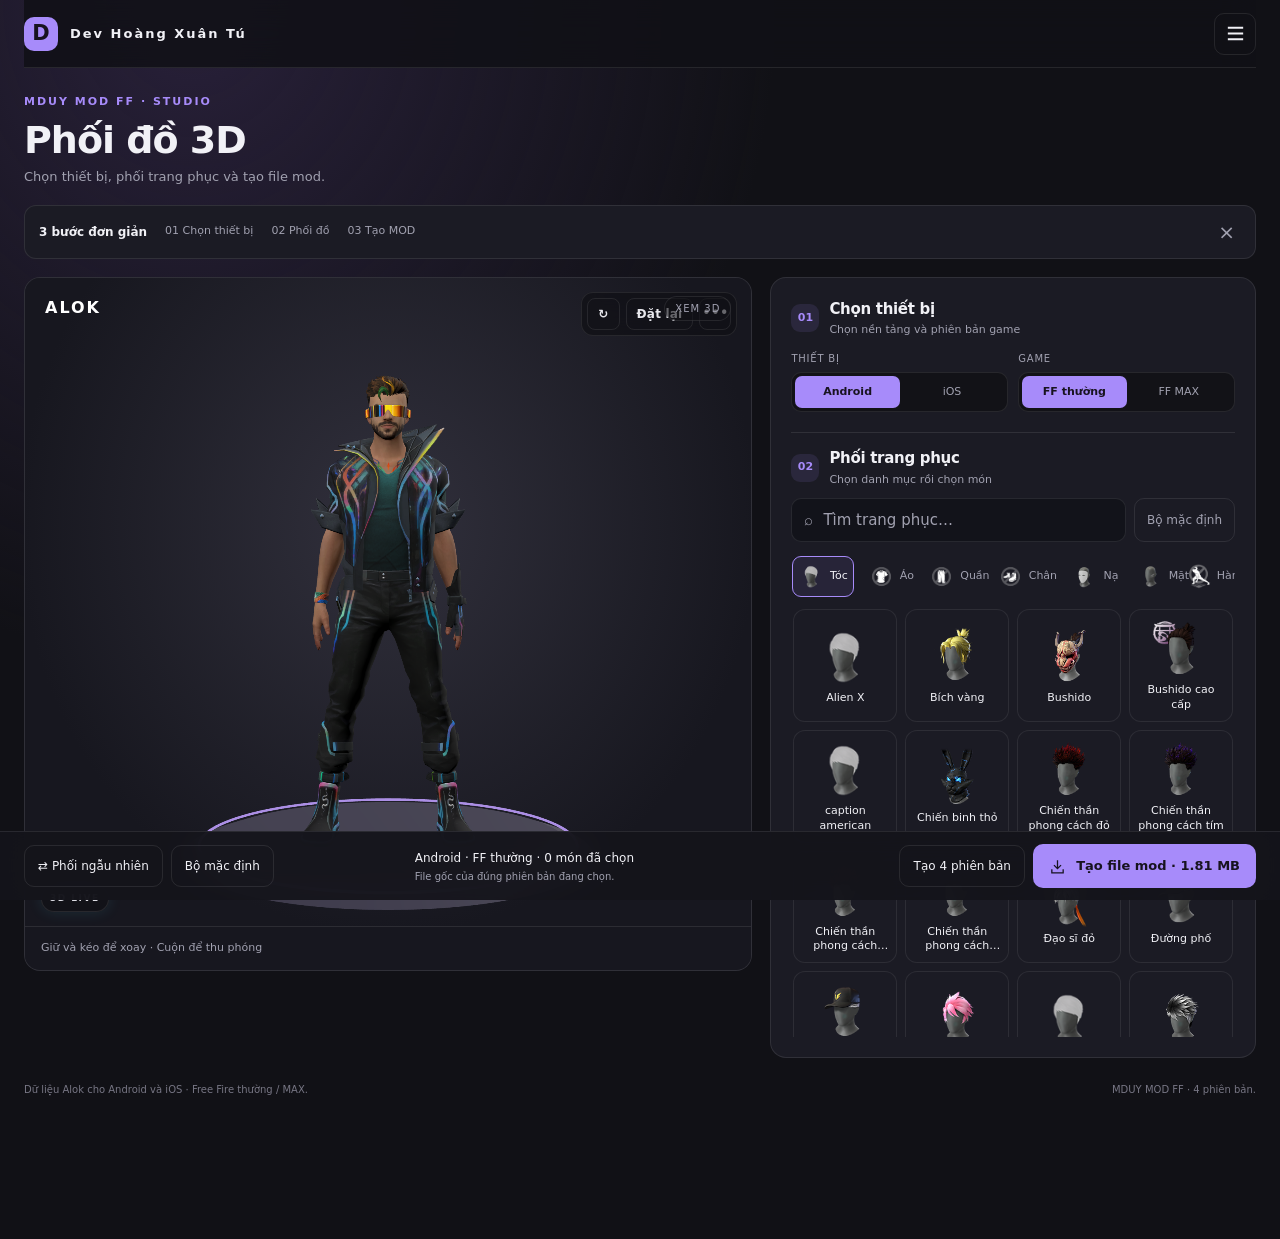
==== commit 597115b9: "Increase 3D wardrobe model clarity Co-authored-by: Copilot <223556219+Copilot@users.noreply.github.c" ====
--- a/index.html
+++ b/index.html
@@ -465,7 +465,7 @@
 };
 let exportReady;
 window.alokEnsureExport=(progress,signal)=>exportReady||(exportReady=window.alokLoadPayload(["./export-f5626d75adfe-0.bin", "./export-f5626d75adfe-1.bin"],30708227,progress,signal).then(d=>{const a=window.alokWardrobe.assets;a.mixEngine.compressed=d.compressed;a.downloads=d.downloads;}).catch(e=>{exportReady=null;throw e;}));
-window.alokBoot=window.alokLoadPayload('./wardrobe-b6178fca57b6.gz',5789396,p=>{document.getElementById('preview-status').textContent='Đang tải trang phục… '+p+'%';}).then(a=>{window.__alokPackedAssets=a;return new Promise((resolve,reject)=>{const s=document.createElement('script');s.src='./wardrobe-app.js?v=20261013-studio';s.onload=resolve;s.onerror=reject;document.body.append(s);});}).then(()=>new Promise((resolve,reject)=>{const s=document.createElement('script');s.src='./wardrobe-preview.js?v=20261013-hd';s.onload=resolve;s.onerror=()=>reject(new Error('Không tải được mô hình 3D'));document.body.append(s);})).catch(e=>{document.getElementById('preview-status').textContent='Không tải được trang phục: '+e.message;document.getElementById('preview-message').classList.add('preview-failed');});
+window.alokBoot=window.alokLoadPayload('./wardrobe-b6178fca57b6.gz',5789396,p=>{document.getElementById('preview-status').textContent='Đang tải trang phục… '+p+'%';}).then(a=>{window.__alokPackedAssets=a;return new Promise((resolve,reject)=>{const s=document.createElement('script');s.src='./wardrobe-app.js?v=20261013-studio';s.onload=resolve;s.onerror=reject;document.body.append(s);});}).then(()=>new Promise((resolve,reject)=>{const s=document.createElement('script');s.src='./wardrobe-preview.js?v=20261013-sharp2';s.onload=resolve;s.onerror=()=>reject(new Error('Không tải được mô hình 3D'));document.body.append(s);})).catch(e=>{document.getElementById('preview-status').textContent='Không tải được trang phục: '+e.message;document.getElementById('preview-message').classList.add('preview-failed');});
 </script>
 
 <!-- Export dependencies, MIT licenses:
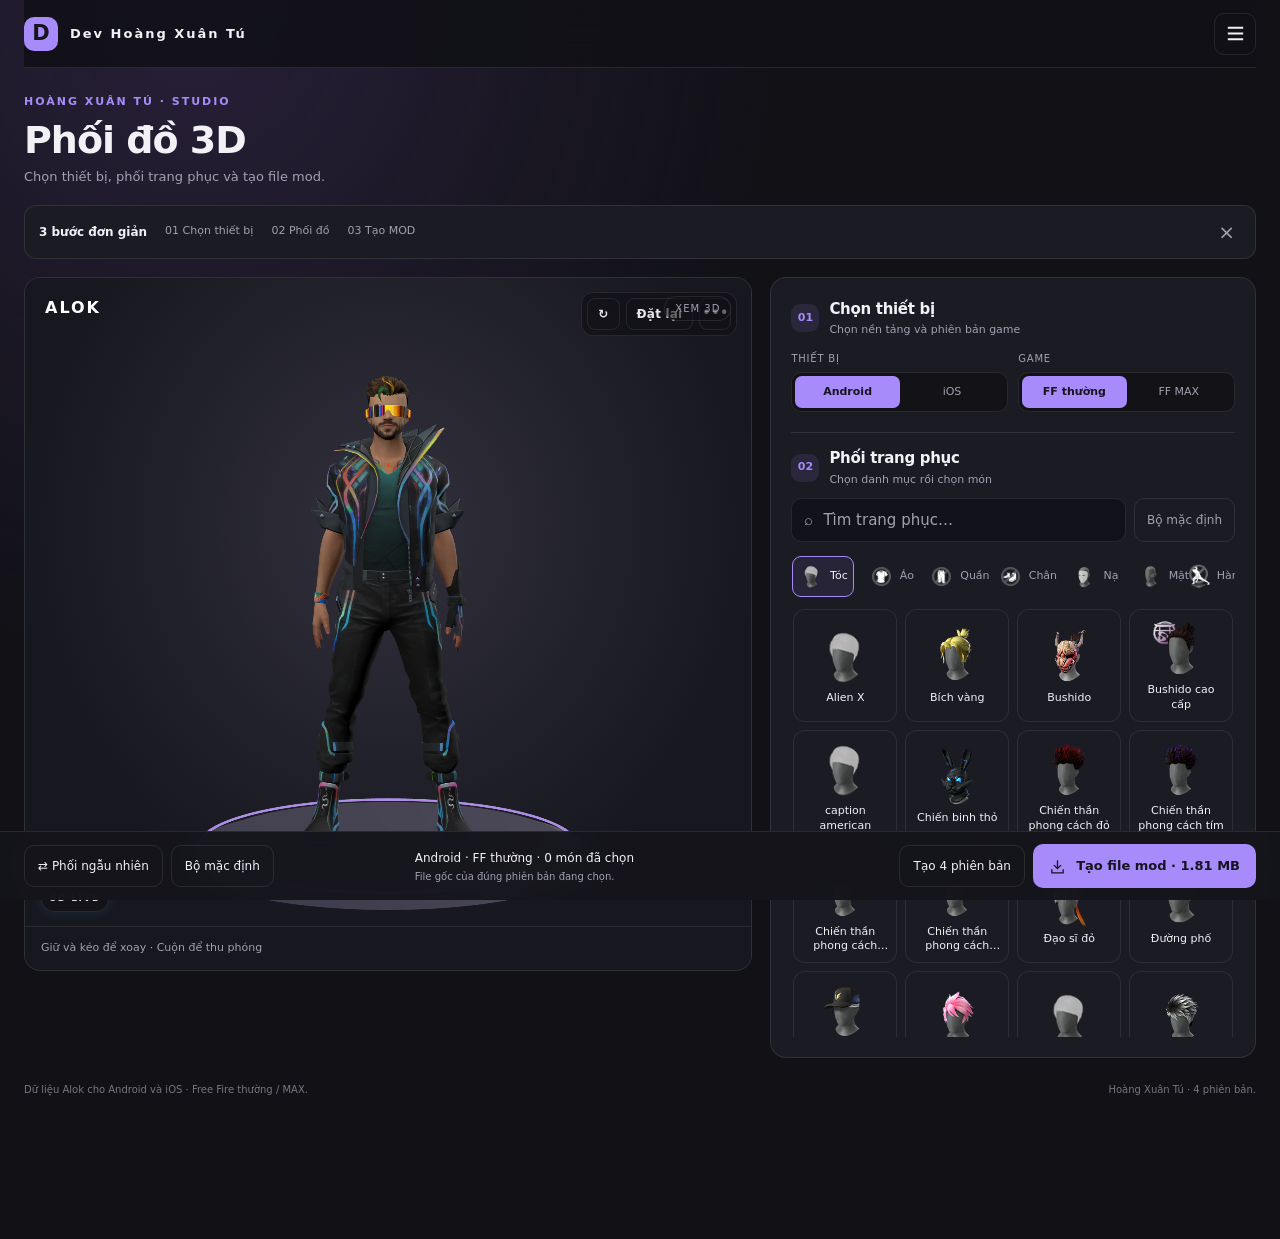
==== commit 4a4d6e80: "Rename MOD branding to Hoang Xuan Tu Co-authored-by: Copilot <223556219+Copilot@users.noreply.github" ====
--- a/index.html
+++ b/index.html
@@ -4,7 +4,7 @@
   <meta charset="utf-8">
   <meta name="viewport" content="width=device-width,initial-scale=1">
   <meta name="theme-color" content="#111116">
-  <title>MDUY MOD FF — PHỐI ĐỒ 3D</title>
+  <title>Hoàng Xuân Tú — PHỐI ĐỒ 3D</title>
   <style>
     :root{color-scheme:dark;--bg:#111116;--panel:#1b1b23;--line:#30303a;--muted:#a1a1b0;--text:#f1f1f6;--accent:#b29aff;--green:#c5ee87}
     *{box-sizing:border-box}body{margin:0;background:var(--bg);color:var(--text);font:15px/1.5 system-ui,-apple-system,BlinkMacSystemFont,"Segoe UI",sans-serif}
@@ -364,7 +364,7 @@
 
 
     <div class="intro" id="wardrobe-intro">
-      <div><p class="eyebrow">MDUY MOD FF · STUDIO</p><h1 id="fish-mod-turns" aria-live="polite">Phối đồ 3D</h1><p class="sub">Chọn thiết bị, phối trang phục và tạo file mod.</p></div>
+      <div><p class="eyebrow">HOÀNG XUÂN TÚ · STUDIO</p><h1 id="fish-mod-turns" aria-live="polite">Phối đồ 3D</h1><p class="sub">Chọn thiết bị, phối trang phục và tạo file mod.</p></div>
       <div class="count">Android · FF thường</div>
     </div>
     <aside class="first-run-guide" id="first-run-guide">
@@ -391,7 +391,7 @@
           </div>
           <div class="mduy-3d-label"><span class="mduy-live-dot"></span><span id="m3d-mode">3D LIVE</span></div>
           <div class="mduy-3d-grid" id="mduy-3d-grid" aria-hidden="true"></div>
-          <span class="watermark" aria-hidden="true">MDUY MOD FF</span>
+          <span class="watermark" aria-hidden="true">HOÀNG XUÂN TÚ</span>
           <img id="fallback" alt="Alok mặc bộ trang phục đang chọn">
           <div id="preview-message" class="preview-message" role="status"><div class="preview-skeleton" aria-hidden="true"><span></span><span></span><span></span></div><span id="preview-status">Đang tải model nhân vật…</span></div>
         </div>
@@ -434,7 +434,7 @@
       <a id="download-fallback" hidden>Tải file vừa tạo</a>
     </section>
     <noscript><p class="noscript">Bật JavaScript để chọn trang phục và tải file.</p></noscript>
-    <footer><span>Dữ liệu Alok cho Android và iOS · Free Fire thường / MAX.</span><span>MDUY MOD FF · 4 phiên bản.</span></footer>
+    <footer><span>Dữ liệu Alok cho Android và iOS · Free Fire thường / MAX.</span><span>Hoàng Xuân Tú · 4 phiên bản.</span></footer>
   </div>
 
 <script>
@@ -661,7 +661,7 @@
   const bundle=await pack(base,patch,compressed,p=>postMessage({id,progress:p}));postMessage({id,progress:80});
   const [os,game]=version.split('-');
   const folder=os==='android'?(game==='max'?'com.dts.freefiremax':'com.dts.freefireth')+'/files/contentcache/Optional/android/optionalavatarres/gameassetbundles/':'Documents/contentcache/Optional/ios/optionalavatarres/gameassetbundles/';
-  const zip=fflate.zipSync({[folder+base.bundleName]:bundle,['Bản quyền mod thuộc về Mạnh Duy.TXT']:decode('QuG6o24gcXV54buBbiBtb2QgdGh14buZYyB24buBIE3huqFuaCBEdXk=')},{level:0});
+  const zip=fflate.zipSync({[folder+base.bundleName]:bundle,['Bản quyền mod thuộc về Hoàng Xuân Tú.TXT']:decode('QuG6o24gcXV54buBbiBtb2QgdGh14buZYyB24buBIEhvw6BuZyBYdcOibiBUw7o=')},{level:0});
   postMessage({id,result:zip.buffer},[zip.buffer]);
  }catch(error){postMessage({id,error:error.message||String(error)});}
 };
@@ -730,9 +730,9 @@
 })();
 </script>
 <script id="alok-download-package">(() => {
- const prefixes={'android-normal':'MDUY MOD FF ALOK THỨC TỈNH ADR FFTH','android-max':'MDUY MOD FF ALOK THỨC TỈNH ADR FFM','ios-normal':'MDUY MOD FF ALOK THỨC TỈNH IOS FFTH','ios-max':'MDUY MOD FF ALOK THỨC TỈNH IOS FFM'};
- const copyrightName="Bản quyền mod thuộc về Mạnh Duy.TXT";
- const copyrightBytes=Uint8Array.from(atob("QuG6o24gcXV54buBbiBtb2QgdGh14buZYyB24buBIE3huqFuaCBEdXk="),c=>c.charCodeAt(0));
+ const prefixes={'android-normal':'Hoàng Xuân Tú ALOK THỨC TỈNH ADR FFTH','android-max':'Hoàng Xuân Tú ALOK THỨC TỈNH ADR FFM','ios-normal':'Hoàng Xuân Tú ALOK THỨC TỈNH IOS FFTH','ios-max':'Hoàng Xuân Tú ALOK THỨC TỈNH IOS FFM'};
+ const copyrightName="Bản quyền mod thuộc về Hoàng Xuân Tú.TXT";
+ const copyrightBytes=Uint8Array.from(atob("QuG6o24gcXV54buBbiBtb2QgdGh14buZYyB24buBIEhvw6BuZyBYdcOibiBUw7o="),c=>c.charCodeAt(0));
  const usedCodes=new Set();
  let lastCode;try{lastCode=localStorage.getItem("alok-last-export-code");}catch{}
  window.alokPackageDownload=(bytes,version)=>{
@@ -825,7 +825,7 @@
     <div class="mod-progress-top">
       <div class="mod-progress-icon">✦</div>
       <div class="mod-progress-title-wrap">
-        <p class="mod-progress-kicker">MDUY MOD FF</p>
+        <p class="mod-progress-kicker">HOÀNG XUÂN TÚ</p>
         <div class="mod-progress-heading">
           <span id="mod-progress-title">Đang tạo file mod</span>
           <span id="mod-progress-percent">0%</span>
@@ -845,7 +845,7 @@
   const fixCopyright = () => {
     const el = document.getElementById('selection-summary');
     if (el && el.textContent.includes('Bản quyền FISH MOD Z')) {
-      el.textContent = el.textContent.replaceAll('Bản quyền FISH MOD Z', 'Bản Quyền Mạnh Duy');
+      el.textContent = el.textContent.replaceAll('Bản quyền FISH MOD Z', 'Bản quyền Hoàng Xuân Tú');
     }
   };
   const watch = () => {
@@ -906,7 +906,7 @@
   fullscreen?.addEventListener('click',async()=>{try{if(document.fullscreenElement)await document.exitFullscreen();else await viewport.requestFullscreen();}catch{document.getElementById('status').textContent='Trình duyệt không hỗ trợ toàn màn hình.';}});
   shot?.addEventListener('click',()=>{
     const canvas=viewport.querySelector('canvas');if(!canvas)return;
-    try{canvas.toBlob(blob=>{if(!blob)return;const url=URL.createObjectURL(blob),link=document.createElement('a');link.href=url;link.download='MDUY-MOD-3D.png';link.click();setTimeout(()=>URL.revokeObjectURL(url),1000);},'image/png');}
+    try{canvas.toBlob(blob=>{if(!blob)return;const url=URL.createObjectURL(blob),link=document.createElement('a');link.href=url;link.download='Hoang-Xuan-Tu-MOD-3D.png';link.click();setTimeout(()=>URL.revokeObjectURL(url),1000);},'image/png');}
     catch{document.getElementById('status').textContent='Không chụp được ảnh xem trước.';}
   });
   const message=document.getElementById('preview-message');
@@ -959,7 +959,7 @@
   const packageOne=async(version,bytes)=>window.alokPackageDownload(bytes,version);
 
   function begin(packaged){
-    offerDownload(packaged.bytes,packaged.name||'MDUY-MOD.zip');
+    offerDownload(packaged.bytes,packaged.name||'Hoang-Xuan-Tu-MOD.zip');
   }
 
   async function makeAndDownload(btn){
@@ -979,7 +979,7 @@
           const packaged=await packageOne(versionMap[name]||name.replace(/\.zip$/,''),data);
           bundle[packaged.name]=packaged.bytes;
         }
-        offerDownload(fflate.zipSync(bundle,{level:0}),'MDUY MOD FF ALOK 4 PHIEN BAN.zip');
+        offerDownload(fflate.zipSync(bundle,{level:0}),'Hoàng Xuân Tú - ALOK 4 phiên bản.zip');
         return;
       }
       step.textContent='Đang tạo MOD…';
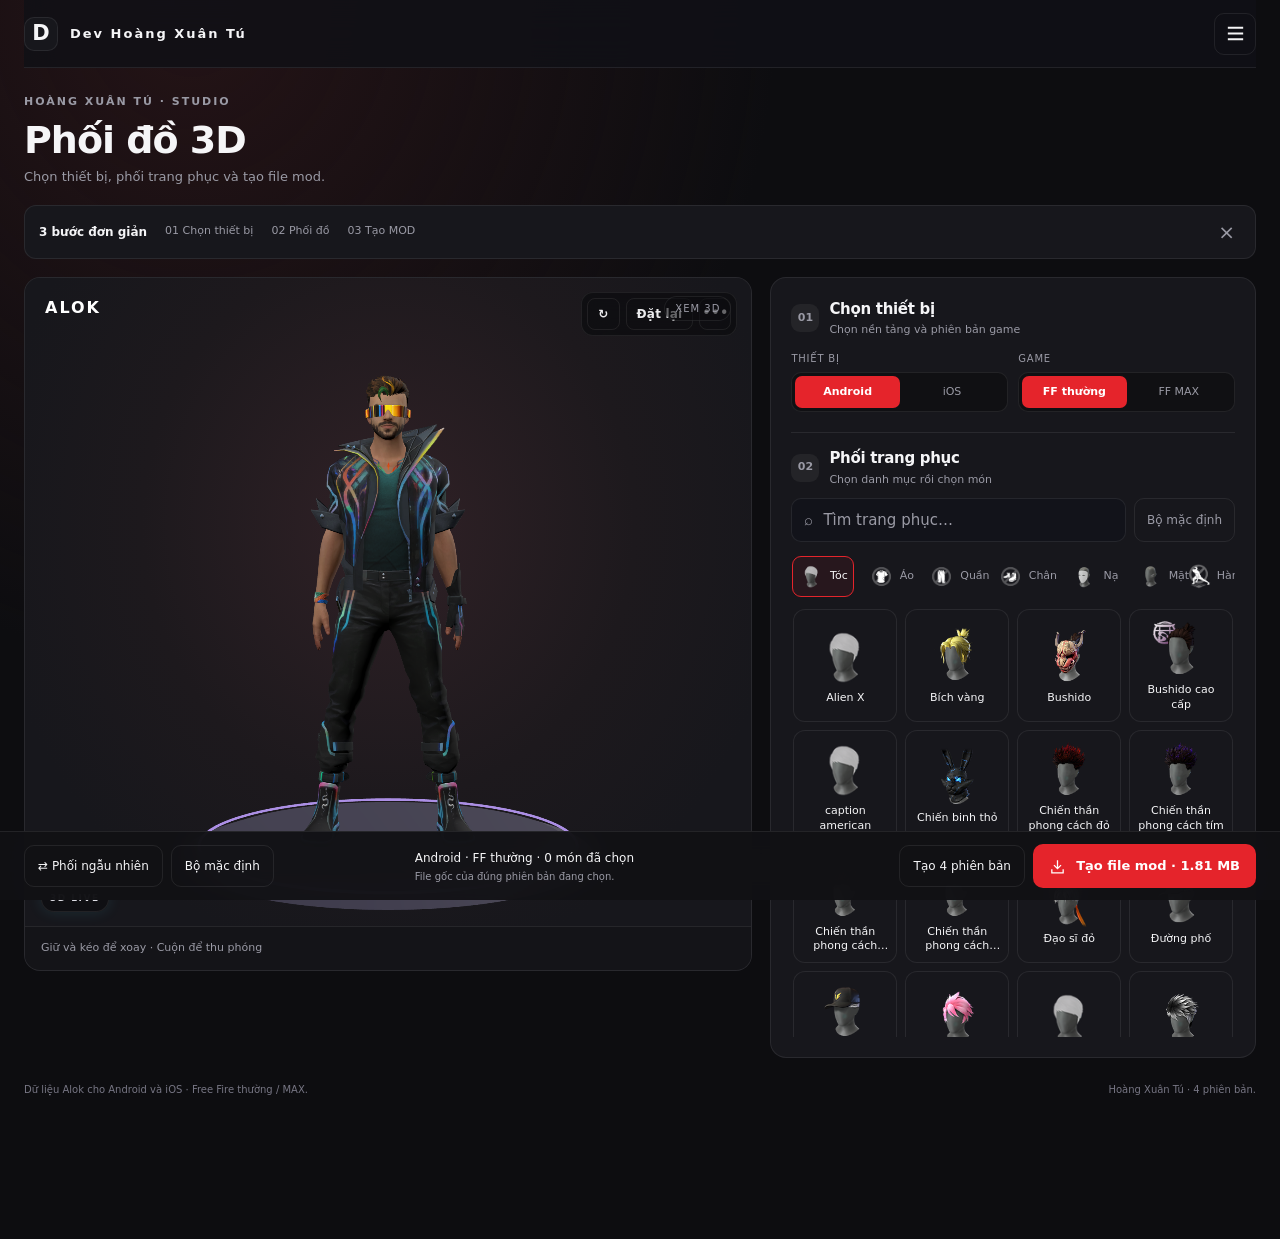
==== commit c1e78aae: "Apply red and black wardrobe theme Co-authored-by: Copilot <223556219+Copilot@users.noreply.github.c" ====
--- a/index.html
+++ b/index.html
@@ -3,7 +3,7 @@
 <head>
   <meta charset="utf-8">
   <meta name="viewport" content="width=device-width,initial-scale=1">
-  <meta name="theme-color" content="#111116">
+  <meta name="theme-color" content="#0D0D10">
   <title>Hoàng Xuân Tú — PHỐI ĐỒ 3D</title>
   <style>
     :root{color-scheme:dark;--bg:#111116;--panel:#1b1b23;--line:#30303a;--muted:#a1a1b0;--text:#f1f1f6;--accent:#b29aff;--green:#c5ee87}
@@ -216,55 +216,55 @@
 .watermark{opacity:.02 !important}
 </style>
 <style id="mduy-studio-layout">
-  :root{--bg:#111116;--panel:#1b1b24;--line:rgba(255,255,255,.09);--muted:#a1a1b0;--text:#f1f1f6;--accent:#a78bfa;--green:#a78bfa}
-  html,body{background:#111116}
-  body{padding-bottom:118px;background:radial-gradient(ellipse at 15% 0%,#282039 0,transparent 38%),#111116}
+  :root{--bg:#0D0D10;--panel:#17171C;--line:rgba(255,255,255,.08);--muted:#9A9AA5;--text:#F5F5F7;--accent:#E5242B;--accent-hover:#FF3B42;--green:#E5242B}
+  html,body{background:#0D0D10}
+  body{padding-bottom:118px;background:radial-gradient(ellipse at 15% 0%,#241316 0,transparent 38%),#0D0D10}
   body:before{display:none}
   .shell{width:min(1440px,calc(100% - 48px))}
   .topbar{height:68px;border-color:var(--line);background:#111116dd;box-shadow:none}
-  .brandmark{background:var(--accent);box-shadow:none;color:#17131f;animation:none}
+  .brandmark{background:var(--panel);border:1px solid var(--line);box-shadow:none;color:var(--text);animation:none}
   .platform,.fish-top-actions .platform{display:none}
   .fish-top-actions{gap:0}
   .fish-menu-toggle{background:transparent}
   .intro{padding:26px 0 18px;align-items:center}
   .intro:after{display:none}
-  .eyebrow{color:var(--accent);text-shadow:none}
+  .eyebrow{color:var(--muted);text-shadow:none}
   h1{background:none;color:var(--text);text-shadow:none;font-size:clamp(28px,3vw,38px);margin-bottom:5px}
   .count{display:none}
-  .first-run-guide{display:flex;align-items:center;justify-content:space-between;gap:14px;margin:0 0 18px;padding:10px 14px;border:1px solid var(--line);border-radius:12px;background:#1b1b24;color:var(--muted);font-size:11px}
+  .first-run-guide{display:flex;align-items:center;justify-content:space-between;gap:14px;margin:0 0 18px;padding:10px 14px;border:1px solid var(--line);border-radius:12px;background:var(--panel);color:var(--muted);font-size:11px}
   .first-run-guide>div{display:flex;align-items:center;gap:18px;flex-wrap:wrap}
   .first-run-guide strong{color:var(--text);font-size:12px}
   .first-run-guide button{border:0;background:transparent;color:var(--muted);font-size:20px}
   .first-run-guide[hidden]{display:none}
   .workspace{grid-template-columns:minmax(0,1.5fr) minmax(380px,1fr)!important;gap:18px;align-items:start}
-  .stage,.panel{border:1px solid var(--line);border-radius:16px;background:#1b1b24;box-shadow:none;backdrop-filter:none}
+  .stage,.panel{border:1px solid var(--line);border-radius:16px;background:var(--panel);box-shadow:none;backdrop-filter:none}
   .stage{position:sticky!important;top:14px!important}
   .stage:before,.panel:before{display:none}
-  #viewport{height:min(72vh,760px)!important;min-height:480px;background:radial-gradient(ellipse at 50% 38%,#31303c,#17171f 72%)!important;box-shadow:none!important}
+  #viewport{height:min(72vh,760px)!important;min-height:480px;background:radial-gradient(ellipse at 50% 38%,#302126,#1d191d 48%,#17171c 78%)!important;box-shadow:none!important}
   .stage-head{top:18px;left:20px;right:20px;filter:none}
   .character-name{font-size:16px;letter-spacing:2px;text-shadow:none}
-  .badge{border-color:var(--line);background:#11111699;color:var(--muted);box-shadow:none}
+  .badge{border-color:var(--line);background:#0d0d1099;color:var(--muted);box-shadow:none}
   .watermark{opacity:.025!important;text-shadow:none;animation:none}
-  .stage-footer{min-height:44px;padding:10px 16px;border-color:var(--line);background:#17171f;color:var(--muted);font-size:11px}
+  .stage-footer{min-height:44px;padding:10px 16px;border-color:var(--line);background:#141418;color:var(--muted);font-size:11px}
   .view-tools{display:none}
-  #mduy-3d-hud{display:flex!important;top:14px;right:14px;gap:6px;padding:5px;border:1px solid var(--line);border-radius:12px;background:#111116c9;box-shadow:none;backdrop-filter:blur(10px)}
+  #mduy-3d-hud{display:flex!important;top:14px;right:14px;gap:6px;padding:5px;border:1px solid var(--line);border-radius:12px;background:#0d0d10c9;box-shadow:none;backdrop-filter:blur(10px)}
   .mduy-3d-btn{height:32px;min-width:32px;border:1px solid var(--line);border-radius:8px;background:transparent;color:var(--text);box-shadow:none}
-  .mduy-3d-btn:hover,.mduy-3d-btn.active{border-color:var(--accent);background:#a78bfa1a;color:#e9ddff;box-shadow:none;transform:none}
+  .mduy-3d-btn:hover,.mduy-3d-btn.active{border-color:var(--accent);background:#e5242b14;color:#fff;box-shadow:none;transform:none}
   .preview-more{position:relative}
   .preview-more summary{display:grid;place-items:center;height:32px;min-width:32px;border:1px solid var(--line);border-radius:8px;color:var(--text);list-style:none;cursor:pointer}
   .preview-more summary::-webkit-details-marker{display:none}
   .preview-more[open] summary{border-color:var(--accent);color:var(--accent)}
-  .preview-more-menu{position:absolute;right:0;top:38px;z-index:12;display:grid;gap:3px;width:180px;padding:6px;border:1px solid var(--line);border-radius:11px;background:#1b1b24;box-shadow:0 12px 35px #0009}
+  .preview-more-menu{position:absolute;right:0;top:38px;z-index:12;display:grid;gap:3px;width:180px;padding:6px;border:1px solid var(--line);border-radius:11px;background:var(--panel);box-shadow:0 12px 35px #0009}
   .preview-more-menu button{padding:9px;border:0;border-radius:7px;background:transparent;color:var(--text);font:inherit;font-size:12px;text-align:left}
-  .preview-more-menu button:hover{background:#292632}
+  .preview-more-menu button:hover{background:#242428}
   #mduy-3d-grid{display:block!important}
   .mduy-3d-grid.show{opacity:.35}
-  .mduy-3d-label{display:block!important;top:auto;right:auto;bottom:14px;left:16px;padding:5px 8px;border:1px solid var(--line);border-radius:20px;background:#111116aa;color:#dedee5}
+  .mduy-3d-label{display:block!important;top:auto;right:auto;bottom:14px;left:16px;padding:5px 8px;border:1px solid var(--line);border-radius:20px;background:#0d0d10aa;color:#dedee5}
   .preview-message{z-index:5}
-  .preview-message:not(.hidden){background:#17171f;padding:24px}
+  .preview-message:not(.hidden){background:#17171c;padding:24px}
   .preview-message.preview-failed .preview-skeleton{display:none}
   .preview-skeleton{display:grid;gap:10px;width:min(240px,70vw);margin:0 auto 16px}
-  .preview-skeleton span{height:12px;border-radius:7px;background:linear-gradient(90deg,#25252e,#393943,#25252e);background-size:200% 100%;animation:skeleton-shimmer 1.4s ease infinite}
+  .preview-skeleton span{height:12px;border-radius:7px;background:linear-gradient(90deg,#25252a,#39393f,#25252a);background-size:200% 100%;animation:skeleton-shimmer 1.4s ease infinite}
   .preview-skeleton span:first-child{width:75%;margin:auto}
   .preview-retry{margin-top:12px;padding:8px 13px;border:1px solid var(--accent);border-radius:8px;background:transparent;color:var(--text);font:inherit}
   @keyframes skeleton-shimmer{to{background-position:-200% 0}}
@@ -272,28 +272,28 @@
   .panel-section-heading{display:flex;align-items:center;gap:10px;margin-bottom:12px}
   .panel-section-heading p{margin:2px 0 0;color:var(--muted);font-size:11px}
   .panel-title{margin:0;color:var(--text);font-size:15px;text-shadow:none}
-  .step-tag{display:grid;place-items:center;width:28px;height:28px;border-radius:9px;background:#a78bfa1c;color:var(--accent);font-size:11px;font-weight:800}
+  .step-tag{display:grid;place-items:center;width:28px;height:28px;border-radius:9px;background:#242428;color:var(--muted);font-size:11px;font-weight:800}
   .version-controls{display:grid;grid-template-columns:1fr 1fr;gap:10px;margin-bottom:20px}
   .version-choice>span{display:block;margin:0 0 6px;color:var(--muted);font-size:10px;text-transform:uppercase;letter-spacing:.08em}
-  .segmented-control{display:flex;padding:3px;border:1px solid var(--line);border-radius:10px;background:#121217}
+  .segmented-control{display:flex;padding:3px;border:1px solid var(--line);border-radius:10px;background:#101013}
   .segmented-control button{flex:1;min-width:0;padding:8px 5px;border:0;border-radius:7px;background:transparent;color:var(--muted);font:inherit;font-size:11px;white-space:nowrap}
-  .segmented-control button[aria-pressed=true]{background:#a78bfa;color:#18131f;font-weight:750}
+  .segmented-control button[aria-pressed=true]{background:var(--accent);color:#fff;font-weight:750}
   .version-native-row{display:none}
   #wardrobe-form>.form-row:not(.version-native-row){display:none}
   .outfit-heading{margin:4px 0 10px;padding-top:14px;border-top:1px solid var(--line)}
   .form-divider{display:none}
-  .action-dock{position:fixed;z-index:100;right:0;bottom:0;left:0;display:grid;grid-template-columns:minmax(220px,1fr) minmax(250px,1.25fr) auto;align-items:center;gap:16px;padding:12px max(24px,calc((100vw - 1440px)/2));border-top:1px solid var(--line);background:#15151bf2;backdrop-filter:blur(16px)}
+  .action-dock{position:fixed;z-index:100;right:0;bottom:0;left:0;display:grid;grid-template-columns:minmax(220px,1fr) minmax(250px,1.25fr) auto;align-items:center;gap:16px;padding:12px max(24px,calc((100vw - 1440px)/2));border-top:1px solid var(--line);background:#111115f2;backdrop-filter:blur(16px)}
   .dock-tools,.dock-actions{display:flex;align-items:center;gap:8px}
   .dock-tools button,.download-all{min-height:42px;padding:0 13px;border:1px solid var(--line);border-radius:10px;background:transparent;color:var(--text);font:inherit;font-size:12px;white-space:nowrap}
-  .dock-tools button:hover,.download-all:hover{border-color:var(--accent);color:#e9ddff}
+  .dock-tools button:hover,.download-all:hover{border-color:var(--accent);color:var(--accent-hover)}
   .dock-selection{min-width:0}
   #action-summary{display:block;overflow:hidden;color:var(--text);font-size:12px;text-overflow:ellipsis;white-space:nowrap}
   .status{margin:2px 0 0;min-height:15px;text-align:left;color:var(--muted);font-size:10px}
-  .dock-actions .download{min-height:44px;width:auto;min-width:145px;padding:0 16px;border:0;border-radius:10px;background:var(--accent);color:#17131f;box-shadow:none;animation:none;font-weight:800}
-  .dock-actions .download:hover{background:#bba7ff;box-shadow:none;transform:translateY(-1px)}
+  .dock-actions .download{min-height:44px;width:auto;min-width:145px;padding:0 16px;border:0;border-radius:10px;background:var(--accent);color:#fff;box-shadow:none;animation:none;font-weight:800}
+  .dock-actions .download:hover{background:var(--accent-hover);box-shadow:none;transform:translateY(-1px)}
   .dock-actions .download:disabled,.dock-actions .download-all:disabled{opacity:.48}
   .dock-actions .download-all{min-width:126px;background:transparent!important;color:var(--text)!important}
-  #download-fallback{grid-column:1/-1;justify-self:end;padding:5px 10px;border-radius:7px;background:#24232d;color:#ded4ff;font-size:11px}
+  #download-fallback{grid-column:1/-1;justify-self:end;padding:5px 10px;border-radius:7px;background:#242428;color:#fff;font-size:11px}
   #download-fallback[hidden]{display:none}
   .mix-tools{display:none!important}
   footer{padding:24px 0;color:#777684}
@@ -534,7 +534,7 @@
 function u16(n){const b=new Uint8Array(2);new DataView(b.buffer).setUint16(0,n);return b;}
 function i64(n){const b=new Uint8Array(8);new DataView(b.buffer).setBigUint64(0,BigInt(n));return b;}
 
-// FISH MOD Z — AudioClip replacement (applies to every Alok export)
+// Hoàng Xuân Tú voice — AudioClip replacement (applies to every Alok export)
 // Replacement source: user-provided MP3, converted to Unity-compatible 16 kHz mono PCM WAV.
 const FISH_VOICE_NAMES=["VO_DJ_AWAKENING_Tap_EN", "VO_DJ_AWAKENING_CharSelect_EN", "VO_DJ_AWAKENING_CharSelect", "VO_DJ_AWAKENING_StoreSelect_EN", "VO_DJ_AWAKENING_Tap", "VO_DJ_AWAKENING_StoreSelect", "VO_DJ_AWAKENING_LvlUp", "VO_DJ_AWAKENING_LvlUp_EN"];
 const FISH_VOICE_RESOURCE_NAME='CAB-f8c3eb715f84f14b893995ea2dd8e798.resource';
@@ -793,32 +793,32 @@
 
 
 <style id="mduy-progress-pro-css">
-#mod-progress{position:fixed;inset:0;z-index:10000;background:rgba(2,5,18,.82);backdrop-filter:blur(18px);-webkit-backdrop-filter:blur(18px);display:grid;place-items:center;padding:18px}
+#mod-progress{position:fixed;inset:0;z-index:10000;background:rgba(9,9,13,.76);backdrop-filter:blur(10px);-webkit-backdrop-filter:blur(10px);display:grid;place-items:center;padding:18px}
 #mod-progress[hidden]{display:none}
-.mod-progress-card{--progress:0%;position:relative;width:min(470px,100%);overflow:hidden;border:1px solid #6675c9;border-radius:26px;padding:24px;background:linear-gradient(145deg,rgba(12,20,48,.98),rgba(39,14,51,.98));box-shadow:0 30px 100px rgba(0,0,0,.65),0 0 55px rgba(82,112,255,.2);color:#fff}
-.mod-progress-card:before{content:"";position:absolute;inset:-45%;pointer-events:none;background:conic-gradient(from 90deg,transparent,#45e7ff22,#ff5fcf28,transparent 45%);animation:mduyProgressAura 5s linear infinite}
-.mod-progress-card>*{position:relative;z-index:1}
-@keyframes mduyProgressAura{to{transform:rotate(360deg)}}
-.mod-progress-top{display:flex;align-items:center;gap:13px;margin-bottom:18px}
-.mod-progress-icon{width:48px;height:48px;display:grid;place-items:center;border-radius:16px;background:linear-gradient(135deg,#45e7ff,#7b6cff 55%,#ff5fcf);box-shadow:0 0 28px rgba(69,231,255,.28);font-size:23px}
+.mod-progress-card{width:min(430px,100%);max-height:calc(100dvh - 36px);overflow:auto;border:1px solid var(--line);border-radius:18px;padding:22px;background:var(--panel);box-shadow:0 24px 80px #000a;color:var(--text)}
+.mod-progress-top{display:flex;align-items:center;gap:12px;margin-bottom:18px}
+.mod-progress-icon{width:44px;height:44px;flex:0 0 44px;display:grid;place-items:center;border:1px solid #e5242b40;border-radius:13px;background:#e5242b14;color:var(--accent);font-size:21px}
 .mod-progress-title-wrap{min-width:0}
-.mod-progress-kicker{margin:0 0 2px;color:#63efff;font-size:9px;font-weight:900;letter-spacing:2px}
-.mod-progress-heading{display:flex;align-items:center;justify-content:space-between;gap:14px;font-weight:900;font-size:19px}
-#mod-progress-percent{font-variant-numeric:tabular-nums;color:#9effe1;font-size:16px}
-.mod-progress-track{height:10px;padding:2px;border:1px solid #4b5b9d;border-radius:999px;background:#080e23;box-shadow:inset 0 2px 8px #0008}
+.mod-progress-kicker{margin:0 0 3px;color:var(--accent);font-size:9px;font-weight:800;letter-spacing:1.5px}
+.mod-progress-heading{display:flex;align-items:center;justify-content:space-between;gap:12px;font-weight:750;font-size:17px}
+#mod-progress-percent{flex:0 0 auto;font-variant-numeric:tabular-nums;color:var(--accent);font-size:14px}
+.mod-progress-track{height:8px;padding:1px;border:1px solid var(--line);border-radius:999px;background:#0d0d10}
 .mod-progress-card progress{display:block;width:100%;height:100%;margin:0;border:0;border-radius:999px;overflow:hidden;background:transparent;appearance:none}
 .mod-progress-card progress::-webkit-progress-bar{background:transparent}
-.mod-progress-card progress::-webkit-progress-value{border-radius:999px;background:linear-gradient(90deg,#59ffd2,#45e7ff 42%,#8d7aff 72%,#ff5fcf);box-shadow:0 0 16px #45e7ff66}
-.mod-progress-card progress::-moz-progress-bar{border-radius:999px;background:linear-gradient(90deg,#59ffd2,#45e7ff 42%,#8d7aff 72%,#ff5fcf);box-shadow:0 0 16px #45e7ff66}
-.mod-progress-status{display:flex;align-items:center;gap:9px;margin:14px 0 16px;color:#c9d4f5;font-size:12px;line-height:1.5;min-height:34px}
-.mod-progress-spinner{width:17px;height:17px;flex:0 0 17px;border:2px solid #5365a5;border-top-color:#63efff;border-right-color:#ff6fda;border-radius:50%;animation:mduySpin .8s linear infinite}
+.mod-progress-card progress::-webkit-progress-value{border-radius:999px;background:var(--accent);transition:width .2s ease}
+.mod-progress-card progress::-moz-progress-bar{border-radius:999px;background:var(--accent)}
+.mod-progress-status{display:flex;align-items:center;gap:9px;margin:14px 0 16px;color:var(--muted);font-size:12px;line-height:1.5;min-height:34px}
+.mod-progress-status p{margin:0}
+.mod-progress-spinner{width:17px;height:17px;flex:0 0 17px;border:2px solid var(--line);border-top-color:var(--accent);border-radius:50%;animation:mduySpin .8s linear infinite}
 @keyframes mduySpin{to{transform:rotate(360deg)}}
 .mod-progress-steps{display:grid;grid-template-columns:repeat(3,1fr);gap:7px;margin-bottom:18px}
-.mod-progress-step-chip{height:5px;border-radius:999px;background:#252d50;box-shadow:inset 0 0 0 1px #3d4978}
-.mod-progress-step-chip.active{background:linear-gradient(90deg,#45e7ff,#8d7aff);box-shadow:0 0 12px #45e7ff55}
-.mod-progress-card button{width:100%;padding:12px 18px;border:1px solid #5364a0;border-radius:12px;background:#151d3a;color:#eaf1ff;font-weight:800;cursor:pointer;transition:.18s}
-.mod-progress-card button:hover{border-color:#62eaff;background:#1b2750;transform:translateY(-1px)}
-.mod-progress-note{margin:10px 0 0!important;text-align:center;color:#7785b6!important;font-size:10px!important}
+.mod-progress-step-chip{height:5px;border-radius:999px;background:#30303a}
+.mod-progress-step-chip.active{background:var(--accent)}
+.mod-progress-card button{width:100%;min-height:44px;padding:10px 16px;border:1px solid var(--line);border-radius:10px;background:transparent;color:var(--text);font:inherit;font-size:12px;font-weight:750;cursor:pointer;transition:background .18s,border-color .18s,color .18s}
+.mod-progress-card button:hover{border-color:var(--accent);background:#e5242b12;color:#fff}
+.mod-progress-card button:disabled{cursor:wait;opacity:.5}
+.mod-progress-note{margin:10px 0 0!important;text-align:center;color:var(--muted)!important;font-size:10px!important}
+@media(max-width:480px){#mod-progress{padding:14px}.mod-progress-card{padding:18px;border-radius:16px}.mod-progress-heading{font-size:16px}}
 </style>
 <div id="mod-progress" hidden role="dialog" aria-modal="true" aria-labelledby="mod-progress-title">
   <div class="mod-progress-card">
@@ -840,32 +840,7 @@
     <button type="button" id="mod-cancel">HỦY TẠO FILE</button>
     <p class="mod-progress-note">Vui lòng giữ nguyên trang này trong lúc hệ thống ghép dữ liệu.</p>
   </div>
-</div><script>
-(() => {
-  const fixCopyright = () => {
-    const el = document.getElementById('selection-summary');
-    if (el && el.textContent.includes('Bản quyền FISH MOD Z')) {
-      el.textContent = el.textContent.replaceAll('Bản quyền FISH MOD Z', 'Bản quyền Hoàng Xuân Tú');
-    }
-  };
-  const watch = () => {
-    fixCopyright();
-    const el = document.getElementById('selection-summary');
-    if (el && !el.dataset.manhduyCopyrightWatch) {
-      el.dataset.manhduyCopyrightWatch = '1';
-      new MutationObserver(fixCopyright).observe(el, {childList:true, characterData:true, subtree:true});
-    }
-  };
-  if (document.readyState === 'loading') {
-    document.addEventListener('DOMContentLoaded', watch, {once:true});
-  } else {
-    watch();
-  }
-  // Keep correcting the label if the app rewrites the summary after a selection change.
-  setInterval(watch, 250);
-})();
-</script>
-
+</div>
 <script id="mduy-3d-sharp-runtime">
 (() => {
   const tune = () => {
--- a/item-picker.css
+++ b/item-picker.css
@@ -7,11 +7,11 @@
 .item-category-tabs{display:flex;gap:6px;overflow:auto;padding:2px 1px 10px;scrollbar-width:thin}
 .item-category-tab{display:flex;align-items:center;justify-content:center;gap:6px;min-width:62px;padding:7px 9px;border:1px solid transparent;border-radius:9px;background:transparent;color:var(--muted);font:inherit;font-size:11px;white-space:nowrap}
 .item-category-tab img{width:25px;height:25px;object-fit:contain}
-.item-category-tab[aria-selected=true]{border-color:var(--accent);background:#9b7cff17;color:var(--text)}
+.item-category-tab[aria-selected=true]{border-color:var(--accent);background:#e5242b14;color:var(--text)}
 .item-grid{display:grid;grid-template-columns:repeat(4,minmax(0,1fr));gap:8px;max-height:430px;overflow:auto;padding:2px 2px 5px}
-.item-card{position:relative;display:flex;min-width:0;min-height:112px;flex-direction:column;align-items:center;justify-content:center;gap:5px;padding:10px 6px 8px;border:1px solid rgba(255,255,255,.08);border-radius:12px;background:#1b1b24;color:var(--text);font:inherit;font-size:11px;text-align:center;transition:transform .16s,border-color .16s,background .16s}
-.item-card:hover{transform:scale(1.025);border-color:#6f59b5;background:#22202d}
-.item-card[aria-selected=true]{border:1px solid var(--accent);background:#9b7cff14;box-shadow:0 0 0 1px #9b7cff22}
+.item-card{position:relative;display:flex;min-width:0;min-height:112px;flex-direction:column;align-items:center;justify-content:center;gap:5px;padding:10px 6px 8px;border:1px solid var(--line);border-radius:12px;background:var(--panel);color:var(--text);font:inherit;font-size:11px;text-align:center;transition:transform .16s,border-color .16s,background .16s}
+.item-card:hover{transform:scale(1.025);border-color:var(--accent-hover);background:#242428}
+.item-card[aria-selected=true]{border:1px solid var(--accent);background:#e5242b12;box-shadow:0 0 0 1px #e5242b24}
 .item-card>img{width:58px;height:58px;object-fit:contain}
 .item-card>span:not(.item-card-check){display:-webkit-box;overflow:hidden;max-width:100%;-webkit-box-orient:vertical;-webkit-line-clamp:2;line-height:1.35}
 .item-card-check{position:absolute;top:6px;right:6px;display:none;width:18px;height:18px;place-items:center;border-radius:50%;background:var(--accent);color:#fff;font-size:11px;font-weight:900}
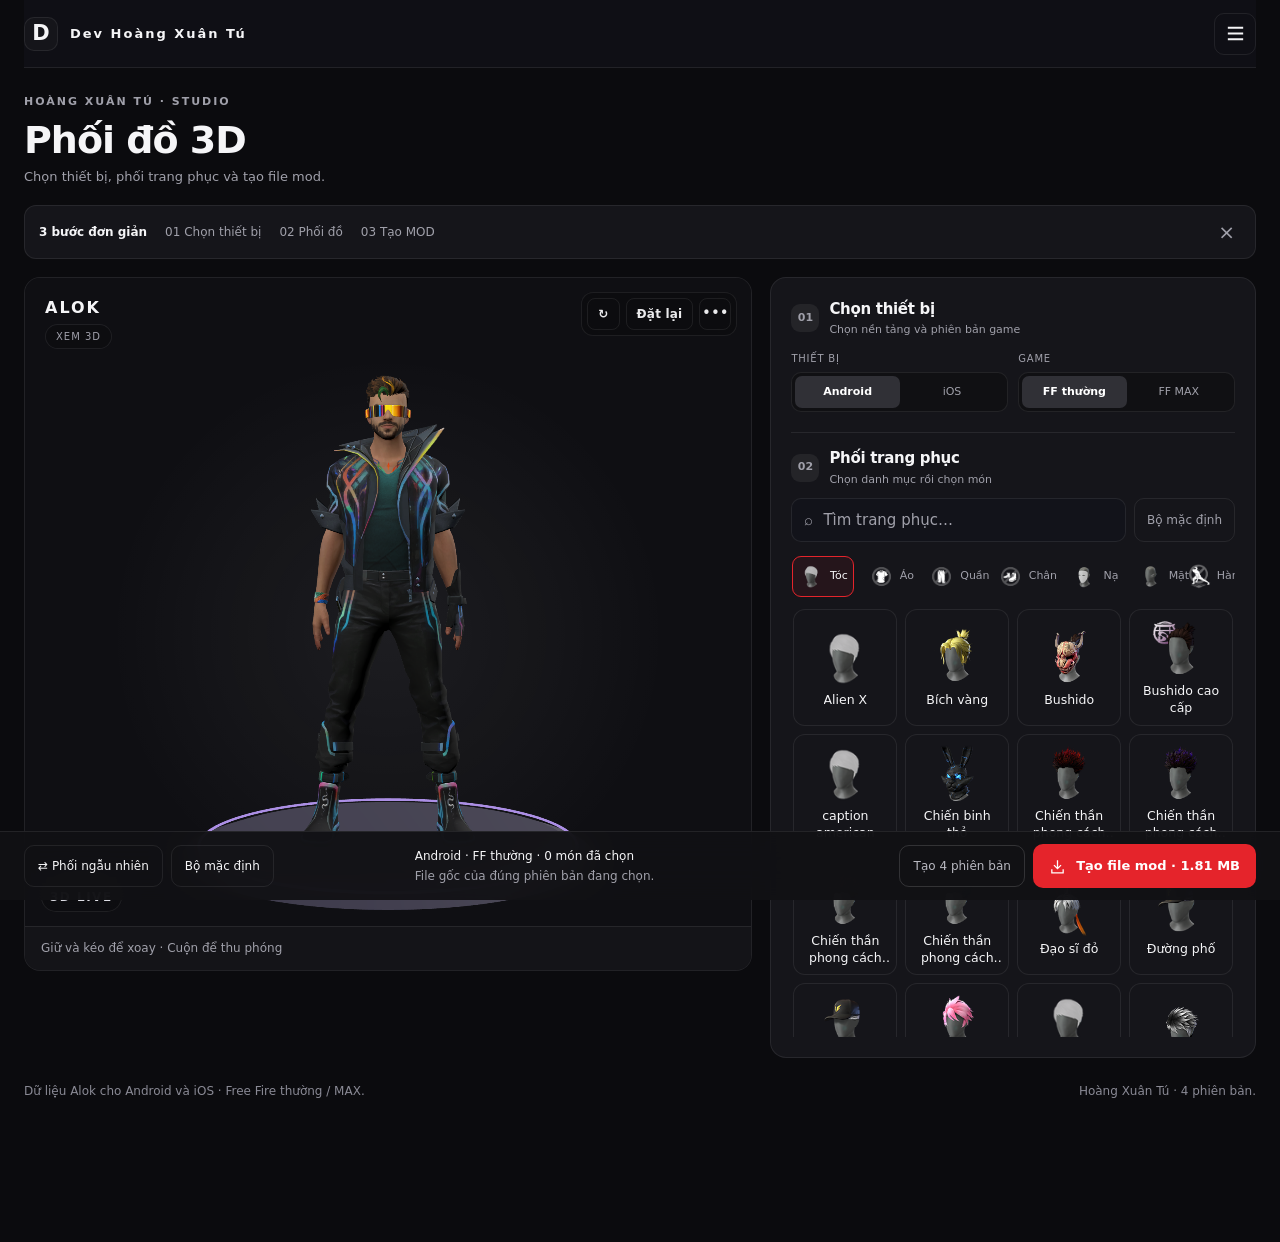
==== commit 08d9c382: "Clean up wardrobe studio colors Remove legacy neon overlays and use a neutral black 3D preview with " ====
--- a/index.html
+++ b/index.html
@@ -3,27 +3,27 @@
 <head>
   <meta charset="utf-8">
   <meta name="viewport" content="width=device-width,initial-scale=1">
-  <meta name="theme-color" content="#0D0D10">
+  <meta name="theme-color" content="#0B0B0E">
   <title>Hoàng Xuân Tú — PHỐI ĐỒ 3D</title>
   <style>
-    :root{color-scheme:dark;--bg:#111116;--panel:#1b1b23;--line:#30303a;--muted:#a1a1b0;--text:#f1f1f6;--accent:#b29aff;--green:#c5ee87}
+    :root{color-scheme:dark;--bg:#0B0B0E;--panel:#15151A;--line:rgba(255,255,255,.08);--muted:#A0A0AA;--text:#F5F5F7;--accent:#E5242B;--accent-hover:#FF3B42;--green:#c5ee87}
     *{box-sizing:border-box}body{margin:0;background:var(--bg);color:var(--text);font:15px/1.5 system-ui,-apple-system,BlinkMacSystemFont,"Segoe UI",sans-serif}
     button,select,a{-webkit-tap-highlight-color:transparent}button,select{font:inherit}button,a{touch-action:manipulation}button{cursor:pointer}button:disabled{cursor:wait;opacity:.5}
-    button:focus-visible,a:focus-visible,select:focus-visible{outline:3px solid var(--accent);outline-offset:4px}button{color:inherit}a{color:inherit;text-decoration:none}
+    button:focus-visible,a:focus-visible,select:focus-visible{outline:3px solid #b9b9c1;outline-offset:4px}button{color:inherit}a{color:inherit;text-decoration:none}
     .shell{width:min(1240px,calc(100% - 64px));margin:auto}.topbar{height:86px;display:flex;align-items:center;justify-content:space-between;border-bottom:1px solid var(--line)}
     .brand{display:flex;align-items:center;gap:12px;font-size:13px;font-weight:800;letter-spacing:2px}.brandmark{display:grid;place-items:center;background:var(--accent);color:#181026;width:34px;height:34px;border-radius:10px;font-size:21px;letter-spacing:0}
     .platform{color:var(--muted);font-size:12px;display:flex;gap:8px;align-items:center}.dot{height:6px;width:6px;background:var(--green);border-radius:50%}
     .intro{padding:36px 0 26px;display:flex;align-items:flex-end;justify-content:space-between;gap:20px}.eyebrow{color:var(--accent);text-transform:uppercase;letter-spacing:2px;font-size:11px;font-weight:700;margin:0 0 8px}
     h1{font-size:34px;letter-spacing:-1px;line-height:1.15;margin:0 0 9px}.sub{color:var(--muted);margin:0;font-size:13px}.count{color:var(--muted);font-size:12px;padding-bottom:2px}
-    .workspace{display:grid;grid-template-columns:minmax(0,1.15fr) minmax(350px,1fr);gap:22px;align-items:start}.stage{border:1px solid var(--line);border-radius:20px;overflow:hidden;background:#17171f;position:sticky;top:20px}
+    .workspace{display:grid;grid-template-columns:minmax(0,1.15fr) minmax(350px,1fr);gap:22px;align-items:start}.stage{border:1px solid var(--line);border-radius:16px;overflow:hidden;background:#0F0F13;position:sticky;top:20px}
     .stage-head{position:absolute;z-index:2;top:22px;left:24px;right:24px;display:flex;justify-content:space-between;align-items:center;pointer-events:none}.character-name{font-size:20px;font-weight:800;letter-spacing:3px}.badge{font-size:10px;letter-spacing:1px;color:var(--muted);border:1px solid #494950;border-radius:20px;padding:4px 10px}
-    #viewport{height:550px;position:relative;background:radial-gradient(ellipse at 50% 45%,#343041 0,#201e29 38%,#17171f 75%)}#viewport canvas{width:100%;height:100%;display:block;touch-action:none}
+    #viewport{height:550px;position:relative;background:#0F0F13}#viewport canvas{width:100%;height:100%;display:block;touch-action:none}
     .watermark{position:absolute;top:15%;left:50%;transform:translateX(-50%);font-size:100px;font-weight:900;letter-spacing:14px;color:#ffffff05;pointer-events:none;white-space:nowrap}
     #fallback{position:absolute;inset:0;width:100%;height:100%;object-fit:contain;display:none}.preview-message{position:absolute;inset:0;display:grid;place-content:center;padding:35px;text-align:center;color:var(--muted);font-size:13px;pointer-events:none}.preview-message.hidden{display:none}
     .stage-footer{padding:15px 22px;border-top:1px solid var(--line);display:flex;align-items:center;justify-content:space-between;gap:12px}.hint{margin:0;color:var(--muted);font-size:11px;max-width:270px}.view-tools{display:flex;gap:7px;flex-shrink:0}.small-button{background:#252530;border:1px solid #3c3b47;border-radius:8px;min-width:36px;padding:7px 10px;font-size:12px;white-space:nowrap}
     .panel{border:1px solid var(--line);border-radius:20px;padding:24px;background:var(--panel)}.panel-title{margin:0 0 16px;font-size:16px;letter-spacing:-.3px}.presets{display:grid;grid-template-columns:1fr 1fr;gap:10px;margin-bottom:26px}.mix-tools{display:none!important}
-    .preset{border:1px solid #41404b;background:#24232d;border-radius:12px;text-align:left;padding:12px 14px;transition:background .18s,border-color .18s}.preset:hover{background:#302b3c}.preset[aria-pressed="true"]{border-color:var(--accent);background:#b29aff14}.preset-num{color:var(--muted);font-size:10px;letter-spacing:1.6px;margin-bottom:5px;display:block}.preset-name{font-size:13px;font-weight:650;display:block}.preset-detail{font-size:10px;color:var(--muted);display:block;margin-top:3px}
-    .form-row{display:grid;grid-template-columns:91px 1fr;align-items:center;gap:12px;margin:11px 0}.form-row label,.fixed-label{font-size:12px;color:var(--muted)}.row-icon{display:inline-block;width:22px;color:#d2c5f0;font-size:14px}.select-wrap{position:relative}.select-wrap::after{content:'⌄';position:absolute;right:15px;top:8px;pointer-events:none;color:var(--accent)}
+    .preset{border:1px solid #41404b;background:#24232d;border-radius:12px;text-align:left;padding:12px 14px;transition:background .18s,border-color .18s}.preset:hover{background:#302b3c}.preset[aria-pressed="true"]{border-color:#777780;background:#242428}.preset-num{color:var(--muted);font-size:10px;letter-spacing:1.6px;margin-bottom:5px;display:block}.preset-name{font-size:13px;font-weight:650;display:block}.preset-detail{font-size:10px;color:var(--muted);display:block;margin-top:3px}
+    .form-row{display:grid;grid-template-columns:91px 1fr;align-items:center;gap:12px;margin:11px 0}.form-row label,.fixed-label{font-size:12px;color:var(--muted)}.row-icon{display:inline-block;width:22px;color:#d2c5f0;font-size:14px}.select-wrap{position:relative}.select-wrap::after{content:'⌄';position:absolute;right:15px;top:8px;pointer-events:none;color:#a0a0aa}
     select{width:100%;appearance:none;background:#272631;border:1px solid #44424e;border-radius:10px;padding:10px 36px 10px 13px;color:var(--text);font-size:13px;cursor:pointer;min-height:42px}.fixed-value{background:#202029;border:1px solid #2e2d39;border-radius:10px;padding:10px 13px;font-size:13px;min-height:42px;display:flex;justify-content:space-between;align-items:center}.fixed-value .single{font-size:10px;color:#777684}
     .form-divider{height:1px;background:var(--line);margin:20px 0}.action-note{margin:7px 0 0 103px;font-size:11px;line-height:1.6;color:var(--muted)}.mix-tools{display:flex;gap:8px;margin-top:20px}.mix-tools button{border:1px solid #41404b;border-radius:9px;background:transparent;padding:8px 12px;font-size:12px;flex:1}.mix-tools button:hover{background:#2b2935}
     .download-area{margin-top:21px;border-top:1px solid var(--line);padding-top:20px}.selection-caption{color:var(--muted);font-size:10px;text-transform:uppercase;letter-spacing:1.3px;margin:0 0 6px}.selection-summary{font-size:12px;color:#d1c7e4;margin:0 0 16px;min-height:36px;line-height:1.7}.download{display:flex;width:100%;gap:10px;justify-content:center;align-items:center;background:var(--green);color:#202618;border:0;border-radius:11px;padding:13px 14px;font-weight:750;font-size:13px}.download:hover{background:#d5faa1}.download:disabled{background:#434b36;color:#a2aa96}.download svg{width:17px;height:17px}#download-fallback[hidden]{display:none}.status{font-size:11px;text-align:center;color:var(--muted);margin:10px 0 0;min-height:17px}.status.error{color:#ffaaaa}
@@ -82,38 +82,9 @@
 
 </style>
 <style>
-/* ===== MDUY NEON RAINBOW UI — visual-only layer ===== */
-:root{color-scheme:dark;--bg:#070914;--panel:#11152a;--line:#343b68;--muted:#aeb7dc;--text:#f7f8ff;--accent:#9b7cff;--green:#78ffd6;--pink:#ff5fcf;--cyan:#45e7ff;--yellow:#ffe66d}
-html{background:#070914}body{background:radial-gradient(circle at 10% 0%,#2a105d 0,transparent 28%),radial-gradient(circle at 90% 10%,#004e66 0,transparent 26%),radial-gradient(circle at 50% 100%,#4d0b45 0,transparent 34%),#070914;overflow-x:hidden}
-body:before{content:"";position:fixed;inset:-20%;z-index:-1;pointer-events:none;background:conic-gradient(from 0deg,#ff4fd8,#6c63ff,#38e8ff,#67ffb0,#ffe66d,#ff4fd8);filter:blur(100px);opacity:.13;animation:mduyAura 18s linear infinite}
-@keyframes mduyAura{to{transform:rotate(360deg)}}
-.shell{position:relative}.topbar{border-bottom:1px solid #5963a0;background:linear-gradient(90deg,#11152ad9,#201238d9,#081e31d9);box-shadow:0 12px 35px #0007,0 0 35px #6d5cff20;backdrop-filter:blur(18px)}
-.brandmark{background:linear-gradient(135deg,#ff5fcf,#8f6bff 45%,#42eaff);box-shadow:0 0 18px #a16cffaa,0 0 40px #ff52d744;color:#fff;animation:mduyPulse 2.5s ease-in-out infinite}
-@keyframes md<|DELIM_Zj|>uyPulse{50%{box-shadow:0 0 28px #42eaffaa,0 0 55px #ff52d755;transform:translateY(-1px)}}
-.platform .dot{background:#59ffd2;box-shadow:0 0 10px #59ffd2,0 0 22px #59ffd2}.eyebrow{color:#ff72da;text-shadow:0 0 15px #ff4fcf}.intro{position:relative}.intro:after{content:"";position:absolute;left:0;right:0;bottom:8px;height:1px;background:linear-gradient(90deg,transparent,#ff5fcf,#45e7ff,#ffe66d,transparent);opacity:.65}
-h1{background:linear-gradient(90deg,#fff,#ffb8f0 30%,#9ef5ff 65%,#fff2a4);-webkit-background-clip:text;background-clip:text;color:transparent;text-shadow:0 0 24px #7b6cff44}.count{color:#b9c4f5}
-/* ===== MDUY RESPONSIVE SAFETY FIX ===== */
 .workspace{min-width:0}
 .workspace>.stage,.workspace>.panel{min-width:0}
-@media(max-width:1024px){
-  .workspace{grid-template-columns:minmax(0,1fr)!important}
-  .workspace>.stage,.workspace>.panel{grid-column:1!important}
-  .stage{position:relative!important;top:auto!important}
-}
-.workspace{gap:24px}.stage,.panel,.version-card{border-color:#4b5794;background:linear-gradient(145deg,#151a34ee,#0c1023ee);box-shadow:0 18px 60px #0009,0 0 0 1px #ffffff05 inset,0 0 35px #6d5cff18;backdrop-filter:blur(16px)}
-.stage{overflow:hidden}.stage:before,.panel:before,.version-card:before{content:"";position:absolute;pointer-events:none}.stage{position:sticky}.stage:before{inset:0;background:linear-gradient(120deg,transparent 20%,#fff10%,transparent 45%);transform:translateX(-120%);animation:mduyShine 7s ease-in-out infinite}@keyframes md<|DELIM_Zj|>uyShine{55%,100%{transform:translateX(120%)}}
-#viewport{background:radial-gradient(circle at 50% 43%,#533b78 0,#24264d 28%,#111a37 58%,#090d20 100%);box-shadow:inset 0 0 80px #000b,inset 0 0 25px #6d5cff44}.stage-head{filter:drop-shadow(0 0 12px #000)}.character-name{color:#fff;text-shadow:0 0 14px #ff5fcf,0 0 28px #45e7ff}.badge{border-color:#45e7ff;color:#bdf8ff;background:#45e7ff12;box-shadow:0 0 15px #45e7ff33}
-.watermark{color:#ffffff0a;text-shadow:0 0 30px #45e7ff55,0 0 55px #ff5fcf33;animation:mduyWatermark 5s ease-in-out infinite}@keyframes md<|DELIM_Zj|>uyWatermark{50%{transform:translateX(-50%) scale(1.04);opacity:.9}}
-.stage-footer{border-top-color:#3b467c;background:linear-gradient(90deg,#0d1227aa,#171032aa,#081d2aaa)}.small-button,.mix-tools button{background:linear-gradient(135deg,#171c38,#292044);border-color:#515b9b;box-shadow:0 0 14px #6d5cff14;transition:.2s ease}.small-button:hover,.mix-tools button:hover{transform:translateY(-2px);border-color:#8c7dff;box-shadow:0 0 18px #8c7dff55,0 0 35px #45e7ff18}
-.panel-title{color:#fff;text-shadow:0 0 15px #8f6bff66}.preset{background:linear-gradient(135deg,#171c38,#24183c);border-color:#414d86;box-shadow:0 8px 22px #0004}.preset:hover{background:linear-gradient(135deg,#25234e,#3a1948);border-color:#ff5fcf;box-shadow:0 0 20px #ff5fcf33;transform:translateY(-2px)}.preset[aria-pressed="true"]{border-color:#45e7ff;background:linear-gradient(135deg,#25204e,#153b4c);box-shadow:0 0 22px #45e7ff2e,inset 0 0 20px #ff5fcf10}.preset-num{color:#45e7ff}
-.form-divider{background:linear-gradient(90deg,transparent,#5361a0,transparent)}.form-row label{color:#c6cff4}.row-icon{filter:drop-shadow(0 0 6px #8f6bff99)}
-select,.fixed-value{background:linear-gradient(135deg,#11172f,#251a3c);border-color:#4a5790;box-shadow:inset 0 0 15px #6d5cff0c,0 0 12px #0005}select:hover,select:focus{border-color:#45e7ff;box-shadow:0 0 18px #45e7ff2e,inset 0 0 18px #45e7ff10}.select-wrap:after{color:#ff6fd7;text-shadow:0 0 10px #ff5fcf}
-.download{background:linear-gradient(100deg,#65ffd0,#45e7ff 34%,#8d7aff 68%,#ff5fcf);background-size:220% 100%;color:#08101e;box-shadow:0 0 22px #45e7ff55,0 0 45px #ff5fcf22;animation:mduyButton 4s ease infinite}.download:hover{background-position:100% 0;filter:brightness(1.12);box-shadow:0 0 28px #45e7ff77,0 0 55px #ff5fcf44;transform:translateY(-2px)}.download:disabled{background:#313852;color:#8790ad;box-shadow:none;animation:none}.download-all{background:linear-gradient(100deg,#ffe66d,#ff9d5c,#ff5fcf,#9b7cff)!important;color:#17101e!important}
-.download-area{border-top-color:#45518b}.selection-caption{color:#63eaff}.selection-summary{color:#dce3ff}.status{color:#9ba8d7}.status.error{color:#ff8eac}
-.version-card{background:linear-gradient(145deg,#121733,#1b1230)}.version-card h2{background:linear-gradient(90deg,#fff,#ff7adf,#65ecff);-webkit-background-clip:text;background-clip:text;color:transparent}.choice-card,.package-card{background:linear-gradient(135deg,#12182f,#211535);border-color:#354274;box-shadow:0 8px 25px #0005}.choice-card:hover,.package-card:hover{border-color:#45e7ff;box-shadow:0 0 20px #45e7ff2b,0 12px 28px #0007}.choice-card.active{border-color:#ff70d8;background:linear-gradient(135deg,#26204d,#173d4a);box-shadow:0 0 22px #ff5fcf3b,inset 0 0 0 1px #fff6}.step-number{background:linear-gradient(135deg,#ff5fcf,#716cff);box-shadow:0 0 15px #8f6bff66}.back-version{color:#8defff}
-#mod-progress{background:#030513cc;backdrop-filter:blur(10px)}.mod-progress-card{background:linear-gradient(145deg,#171c3a,#281331);border-color:#ff5fcf;box-shadow:0 0 40px #8f6bff55,0 0 80px #ff5fcf22}.mod-progress-card progress{accent-color:#45e7ff}.mod-progress-card button{background:linear-gradient(135deg,#292347,#152f45);border-color:#5967a5}
-footer{color:#7f8bb8}footer a:hover{color:#63eaff}
-@media(prefers-reduced-motion:reduce){body:before,.brandmark,.stage:before,.watermark,.download{animation:none!important}}
+@media(max-width:1024px){.workspace{grid-template-columns:minmax(0,1fr)!important}.workspace>.stage,.workspace>.panel{grid-column:1!important}.stage{position:relative!important;top:auto!important}}
 </style>
 <!-- Three.js (MIT)
 The MIT License
@@ -162,17 +133,15 @@
 <script defer src="./fish-export-points.js"></script><link rel="stylesheet" href="./category-icons.css"><link rel="stylesheet" href="./item-picker.css?v=20261013-studio"><script defer src="./item-picker.js?v=20261013-studio"></script>
 <style id="mduy-3d-controls-css">
 /* ===== MDUY 3D PRO CONTROLS ===== */
-.mduy-3d-hud{position:absolute;z-index:8;top:58px;right:18px;display:flex;align-items:center;gap:7px;padding:7px;border:1px solid #6b74c7;background:linear-gradient(135deg,#0b1230d9,#27123bd9);border-radius:16px;backdrop-filter:blur(14px);-webkit-backdrop-filter:blur(14px);box-shadow:0 0 24px #45e7ff22,0 12px 30px #0008;opacity:.96}
-.mduy-3d-btn{height:34px;min-width:34px;padding:0 10px;border:1px solid #4b5ba5;border-radius:10px;background:linear-gradient(135deg,#141b3b,#29143e);color:#eef7ff;font-size:12px;font-weight:800;letter-spacing:.2px;display:inline-flex;align-items:center;justify-content:center;gap:5px;box-shadow:inset 0 0 12px #ffffff05,0 0 10px #0005;transition:.18s ease}
-.mduy-3d-btn:hover,.mduy-3d-btn.active{border-color:#45e7ff;color:#bdf9ff;box-shadow:0 0 16px #45e7ff44,inset 0 0 14px #45e7ff12;transform:translateY(-1px)}
+.mduy-3d-hud{position:absolute;z-index:8;top:58px;right:18px;display:flex;align-items:center;gap:7px;padding:7px;border:1px solid rgba(255,255,255,.08);background:rgba(15,15,19,.82);border-radius:16px;backdrop-filter:blur(14px);-webkit-backdrop-filter:blur(14px);box-shadow:0 0 24px #0004,0 12px 30px #0008;opacity:.96}
+.mduy-3d-btn{height:34px;min-width:34px;padding:0 10px;border:1px solid rgba(255,255,255,.08);border-radius:10px;background:#15151a;color:#eef7ff;font-size:12px;font-weight:800;letter-spacing:.2px;display:inline-flex;align-items:center;justify-content:center;gap:5px;box-shadow:none;transition:.18s ease}
+.mduy-3d-btn:hover,.mduy-3d-btn.active{border-color:#777780;color:#fff;box-shadow:none;transform:translateY(-1px)}
 .mduy-3d-btn:active{transform:scale(.95)}
-.mduy-3d-label{position:absolute;z-index:7;left:18px;bottom:16px;display:flex;align-items:center;gap:7px;padding:6px 10px;border:1px solid #5964a5;border-radius:999px;background:#080d22b8;backdrop-filter:blur(10px);font-size:9px;font-weight:900;letter-spacing:1.5px;color:#c9d4ff;box-shadow:0 0 15px #45e7ff1c}
+.mduy-3d-label{position:absolute;z-index:7;left:18px;bottom:16px;display:flex;align-items:center;gap:7px;padding:6px 10px;border:1px solid rgba(255,255,255,.08);border-radius:999px;background:#0f0f13b8;backdrop-filter:blur(10px);font-size:12px;font-weight:900;letter-spacing:1.5px;color:#dedee5;box-shadow:none}
 .mduy-live-dot{width:7px;height:7px;border-radius:50%;background:#65ffd5;box-shadow:0 0 10px #65ffd5;animation:mduyPulse 1.4s infinite}
-.mduy-3d-grid{position:absolute;inset:0;z-index:3;pointer-events:none;opacity:0;transition:opacity .2s;background-image:linear-gradient(#69dfff20 1px,transparent 1px),linear-gradient(90deg,#69dfff20 1px,transparent 1px);background-size:42px 42px;background-position:center bottom;mask-image:linear-gradient(to top,#000,transparent 75%);-webkit-mask-image:linear-gradient(to top,#000,transparent 75%)}
+.mduy-3d-grid{position:absolute;inset:0;z-index:3;pointer-events:none;opacity:0;transition:opacity .2s;background-image:linear-gradient(#ffffff12 1px,transparent 1px),linear-gradient(90deg,#ffffff12 1px,transparent 1px);background-size:42px 42px;background-position:center bottom;mask-image:linear-gradient(to top,#000,transparent 75%);-webkit-mask-image:linear-gradient(to top,#000,transparent 75%)}
 .mduy-3d-grid.show{opacity:.55}
-#viewport.mduy-light-1{background:radial-gradient(circle at 50% 35%,#7d4ea9 0,#243d77 35%,#07142b 72%,#050816 100%)}
-#viewport.mduy-light-2{background:radial-gradient(circle at 35% 40%,#7b2d62 0,#312058 28%,#071a32 68%,#050816 100%)}
-#viewport.mduy-light-3{background:radial-gradient(circle at 68% 35%,#2b8b9d 0,#25306c 32%,#090d27 68%,#050816 100%)}
+#viewport.mduy-light-1,#viewport.mduy-light-2,#viewport.mduy-light-3{background:#0F0F13}
 @keyframes mduyPulse{50%{opacity:.35;transform:scale(.75)}}
 @media(max-width:640px){.mduy-3d-hud{top:52px;right:10px;gap:5px;padding:5px;border-radius:14px;max-width:calc(100% - 20px);overflow-x:auto}.mduy-3d-btn{height:32px;min-width:32px;padding:0 8px}.mduy-3d-btn span{display:none}.mduy-3d-label{left:12px;bottom:12px;font-size:8px}.mduy-3d-grid{background-size:34px 34px}}
 </style>
@@ -183,7 +152,7 @@
   height: 620px !important;
   overflow: hidden;
   isolation: isolate;
-  background: radial-gradient(circle at 50% 34%, #314d83 0%, #18264c 30%, #0a1228 67%, #050816 100%) !important;
+  background: #0F0F13 !important;
 }
 #viewport canvas {
   width: 100% !important;
@@ -203,7 +172,7 @@
 @media(max-width:440px){ #viewport { height: 500px !important; } }
 /* ===== MDUY HERO POSE / RETINA SHARP ===== */
 #viewport{
-  background:radial-gradient(circle at 50% 34%,#3d5794 0%,#1c2b55 31%,#09132c 68%,#040714 100%) !important;
+  background:#0F0F13 !important;
   box-shadow:inset 0 0 90px #000c,inset 0 0 28px #4de7ff26 !important;
 }
 #viewport canvas{
@@ -216,10 +185,10 @@
 .watermark{opacity:.02 !important}
 </style>
 <style id="mduy-studio-layout">
-  :root{--bg:#0D0D10;--panel:#17171C;--line:rgba(255,255,255,.08);--muted:#9A9AA5;--text:#F5F5F7;--accent:#E5242B;--accent-hover:#FF3B42;--green:#E5242B}
-  html,body{background:#0D0D10}
-  body{padding-bottom:118px;background:radial-gradient(ellipse at 15% 0%,#241316 0,transparent 38%),#0D0D10}
-  body:before{display:none}
+  :root{--bg:#0B0B0E;--panel:#15151A;--line:rgba(255,255,255,.08);--muted:#A0A0AA;--text:#F5F5F7;--accent:#E5242B;--accent-hover:#FF3B42;--green:#c5ee87}
+  html,body{background:#0B0B0E}
+  body{padding-bottom:118px;background:#0B0B0E}
+  body:before{content:none!important;display:none}
   .shell{width:min(1440px,calc(100% - 48px))}
   .topbar{height:68px;border-color:var(--line);background:#111116dd;box-shadow:none}
   .brandmark{background:var(--panel);border:1px solid var(--line);box-shadow:none;color:var(--text);animation:none}
@@ -231,42 +200,45 @@
   .eyebrow{color:var(--muted);text-shadow:none}
   h1{background:none;color:var(--text);text-shadow:none;font-size:clamp(28px,3vw,38px);margin-bottom:5px}
   .count{display:none}
-  .first-run-guide{display:flex;align-items:center;justify-content:space-between;gap:14px;margin:0 0 18px;padding:10px 14px;border:1px solid var(--line);border-radius:12px;background:var(--panel);color:var(--muted);font-size:11px}
+  .first-run-guide{display:flex;align-items:center;justify-content:space-between;gap:14px;margin:0 0 18px;padding:10px 14px;border:1px solid var(--line);border-radius:12px;background:var(--panel);color:var(--muted);font-size:12px}
   .first-run-guide>div{display:flex;align-items:center;gap:18px;flex-wrap:wrap}
   .first-run-guide strong{color:var(--text);font-size:12px}
   .first-run-guide button{border:0;background:transparent;color:var(--muted);font-size:20px}
   .first-run-guide[hidden]{display:none}
   .workspace{grid-template-columns:minmax(0,1.5fr) minmax(380px,1fr)!important;gap:18px;align-items:start}
   .stage,.panel{border:1px solid var(--line);border-radius:16px;background:var(--panel);box-shadow:none;backdrop-filter:none}
+  .stage{background:#0F0F13}
   .stage{position:sticky!important;top:14px!important}
   .stage:before,.panel:before{display:none}
-  #viewport{height:min(72vh,760px)!important;min-height:480px;background:radial-gradient(ellipse at 50% 38%,#302126,#1d191d 48%,#17171c 78%)!important;box-shadow:none!important}
+  #viewport{height:min(72vh,760px)!important;min-height:480px;background:radial-gradient(circle at 50% 55%,rgba(255,255,255,.06),transparent 55%),#0F0F13!important;box-shadow:none!important}
+  #viewport.mduy-light-1,#viewport.mduy-light-2,#viewport.mduy-light-3{background:radial-gradient(circle at 50% 55%,rgba(255,255,255,.06),transparent 55%),#0F0F13!important}
   .stage-head{top:18px;left:20px;right:20px;filter:none}
+  .badge{position:absolute;top:28px;left:0;border-color:var(--line);background:#0d0d1099;color:var(--muted);box-shadow:none}
   .character-name{font-size:16px;letter-spacing:2px;text-shadow:none}
   .badge{border-color:var(--line);background:#0d0d1099;color:var(--muted);box-shadow:none}
   .watermark{opacity:.025!important;text-shadow:none;animation:none}
-  .stage-footer{min-height:44px;padding:10px 16px;border-color:var(--line);background:#141418;color:var(--muted);font-size:11px}
+  .stage-footer{min-height:44px;padding:10px 16px;border-color:var(--line);background:#141418;color:#A0A0AA;font-size:12px}
   .view-tools{display:none}
   #mduy-3d-hud{display:flex!important;top:14px;right:14px;gap:6px;padding:5px;border:1px solid var(--line);border-radius:12px;background:#0d0d10c9;box-shadow:none;backdrop-filter:blur(10px)}
   .mduy-3d-btn{height:32px;min-width:32px;border:1px solid var(--line);border-radius:8px;background:transparent;color:var(--text);box-shadow:none}
-  .mduy-3d-btn:hover,.mduy-3d-btn.active{border-color:var(--accent);background:#e5242b14;color:#fff;box-shadow:none;transform:none}
+  .mduy-3d-btn:hover,.mduy-3d-btn.active{border-color:#777780;background:#242428;color:#fff;box-shadow:none;transform:none}
   .preview-more{position:relative}
   .preview-more summary{display:grid;place-items:center;height:32px;min-width:32px;border:1px solid var(--line);border-radius:8px;color:var(--text);list-style:none;cursor:pointer}
   .preview-more summary::-webkit-details-marker{display:none}
-  .preview-more[open] summary{border-color:var(--accent);color:var(--accent)}
+  .preview-more[open] summary{border-color:#777780;color:#fff}
   .preview-more-menu{position:absolute;right:0;top:38px;z-index:12;display:grid;gap:3px;width:180px;padding:6px;border:1px solid var(--line);border-radius:11px;background:var(--panel);box-shadow:0 12px 35px #0009}
   .preview-more-menu button{padding:9px;border:0;border-radius:7px;background:transparent;color:var(--text);font:inherit;font-size:12px;text-align:left}
   .preview-more-menu button:hover{background:#242428}
   #mduy-3d-grid{display:block!important}
   .mduy-3d-grid.show{opacity:.35}
-  .mduy-3d-label{display:block!important;top:auto;right:auto;bottom:14px;left:16px;padding:5px 8px;border:1px solid var(--line);border-radius:20px;background:#0d0d10aa;color:#dedee5}
+  .mduy-3d-label{display:block!important;top:auto;right:auto;bottom:14px;left:16px;padding:5px 8px;border:1px solid var(--line);border-radius:20px;background:#0d0d10aa;color:#dedee5;font-size:12px}
   .preview-message{z-index:5}
   .preview-message:not(.hidden){background:#17171c;padding:24px}
   .preview-message.preview-failed .preview-skeleton{display:none}
   .preview-skeleton{display:grid;gap:10px;width:min(240px,70vw);margin:0 auto 16px}
   .preview-skeleton span{height:12px;border-radius:7px;background:linear-gradient(90deg,#25252a,#39393f,#25252a);background-size:200% 100%;animation:skeleton-shimmer 1.4s ease infinite}
   .preview-skeleton span:first-child{width:75%;margin:auto}
-  .preview-retry{margin-top:12px;padding:8px 13px;border:1px solid var(--accent);border-radius:8px;background:transparent;color:var(--text);font:inherit}
+  .preview-retry{margin-top:12px;padding:8px 13px;border:1px solid #777780;border-radius:8px;background:transparent;color:var(--text);font:inherit}
   @keyframes skeleton-shimmer{to{background-position:-200% 0}}
   .panel{padding:20px;overflow:hidden}
   .panel-section-heading{display:flex;align-items:center;gap:10px;margin-bottom:12px}
@@ -277,7 +249,7 @@
   .version-choice>span{display:block;margin:0 0 6px;color:var(--muted);font-size:10px;text-transform:uppercase;letter-spacing:.08em}
   .segmented-control{display:flex;padding:3px;border:1px solid var(--line);border-radius:10px;background:#101013}
   .segmented-control button{flex:1;min-width:0;padding:8px 5px;border:0;border-radius:7px;background:transparent;color:var(--muted);font:inherit;font-size:11px;white-space:nowrap}
-  .segmented-control button[aria-pressed=true]{background:var(--accent);color:#fff;font-weight:750}
+  .segmented-control button[aria-pressed=true]{background:#303036;color:#fff;font-weight:750}
   .version-native-row{display:none}
   #wardrobe-form>.form-row:not(.version-native-row){display:none}
   .outfit-heading{margin:4px 0 10px;padding-top:14px;border-top:1px solid var(--line)}
@@ -285,18 +257,18 @@
   .action-dock{position:fixed;z-index:100;right:0;bottom:0;left:0;display:grid;grid-template-columns:minmax(220px,1fr) minmax(250px,1.25fr) auto;align-items:center;gap:16px;padding:12px max(24px,calc((100vw - 1440px)/2));border-top:1px solid var(--line);background:#111115f2;backdrop-filter:blur(16px)}
   .dock-tools,.dock-actions{display:flex;align-items:center;gap:8px}
   .dock-tools button,.download-all{min-height:42px;padding:0 13px;border:1px solid var(--line);border-radius:10px;background:transparent;color:var(--text);font:inherit;font-size:12px;white-space:nowrap}
-  .dock-tools button:hover,.download-all:hover{border-color:var(--accent);color:var(--accent-hover)}
+  .dock-tools button:hover,.download-all:hover{border-color:#777780;color:#fff}
   .dock-selection{min-width:0}
   #action-summary{display:block;overflow:hidden;color:var(--text);font-size:12px;text-overflow:ellipsis;white-space:nowrap}
-  .status{margin:2px 0 0;min-height:15px;text-align:left;color:var(--muted);font-size:10px}
-  .dock-actions .download{min-height:44px;width:auto;min-width:145px;padding:0 16px;border:0;border-radius:10px;background:var(--accent);color:#fff;box-shadow:none;animation:none;font-weight:800}
-  .dock-actions .download:hover{background:var(--accent-hover);box-shadow:none;transform:translateY(-1px)}
+  .status{margin:2px 0 0;min-height:15px;text-align:left;color:#A0A0AA;font-size:12px}
+  .dock-actions .download{min-height:44px;width:auto;min-width:145px;padding:0 16px;border:0;border-radius:10px;background:#E5242B;color:#fff;box-shadow:none;animation:none;font-weight:800}
+  .dock-actions .download:hover{background:#FF3B42;box-shadow:none;transform:translateY(-1px)}
   .dock-actions .download:disabled,.dock-actions .download-all:disabled{opacity:.48}
-  .dock-actions .download-all{min-width:126px;background:transparent!important;color:var(--text)!important}
+  .dock-actions .download-all{min-width:126px;border-color:rgba(255,255,255,.14);background:transparent!important;color:#B9B9C1!important}
   #download-fallback{grid-column:1/-1;justify-self:end;padding:5px 10px;border-radius:7px;background:#242428;color:#fff;font-size:11px}
   #download-fallback[hidden]{display:none}
   .mix-tools{display:none!important}
-  footer{padding:24px 0;color:#777684}
+  footer{padding:24px 0;color:#8A8A95;font-size:12px}
   @media(max-width:1050px){
     .shell{width:calc(100% - 32px)}
     .workspace{grid-template-columns:minmax(0,1.1fr) minmax(350px,1fr)!important}
@@ -313,17 +285,17 @@
     .brandmark{width:30px;height:30px}
     .intro{padding:16px 0 12px}
     .intro h1{font-size:25px}
-    .sub{font-size:11px}
+    .sub{font-size:12px}
     .first-run-guide{margin-bottom:12px;padding:9px 11px}
     .first-run-guide>div{gap:8px 14px}
-    .first-run-guide span{font-size:10px}
+    .first-run-guide span{font-size:12px}
     .workspace{grid-template-columns:minmax(0,1fr)!important;gap:12px}
     .workspace>.stage,.workspace>.panel{grid-column:1!important;width:100%}
-    .stage{position:sticky!important;top:0!important;z-index:20;border-radius:0 0 13px 13px}
+    .stage{position:sticky!important;top:0!important;z-index:20;border-radius:16px}
     #viewport{height:44svh!important;min-height:290px;max-height:440px}
     .stage-head{top:10px;left:12px;right:12px}
     .character-name{font-size:13px}
-    .stage-footer{min-height:34px;padding:6px 12px;font-size:9px}
+    .stage-footer{min-height:34px;padding:6px 12px;font-size:12px}
     #mduy-3d-hud{top:7px;right:7px}
     .mduy-3d-label{bottom:8px;left:8px}
     .panel{padding:14px}
@@ -335,10 +307,10 @@
     .dock-tools button{min-height:32px;padding:0 10px;font-size:10px}
     .dock-selection{grid-column:1;grid-row:2}
     #action-summary{font-size:10px}
-    .status{max-width:48vw;font-size:9px;white-space:nowrap;overflow:hidden;text-overflow:ellipsis}
+    .status{max-width:48vw;font-size:12px;white-space:nowrap;overflow:hidden;text-overflow:ellipsis}
     .dock-actions{grid-column:2;grid-row:2;justify-content:flex-end}
     .dock-actions .download{min-width:110px;min-height:42px;padding:0 12px;font-size:11px}
-    .dock-actions .download-all{min-width:90px;min-height:38px;padding:0 8px;font-size:9px}
+    .dock-actions .download-all{min-width:90px;min-height:38px;padding:0 8px;font-size:11px}
     #download-fallback{grid-column:2;grid-row:3}
     footer{padding-bottom:20px}
   }
@@ -429,7 +401,7 @@
       <p id="selection-summary" hidden></p>
       <div class="dock-actions">
         <button class="download-all" id="download-all" type="button" disabled><span id="download-all-label">Tạo 4 phiên bản</span></button>
-        <button class="download" id="download" type="button" disabled><svg aria-hidden="true" viewBox="0 0 24 24" fill="none" stroke="currentColor" stroke-width="1.8"><path d="M12 3v12m-5-5 5 5 5-5M4 16v5h16v-5"/></svg><span id="download-label">Tạo MOD</span></button>
+        <button class="download" id="download" type="button" disabled><svg aria-hidden="true" viewBox="0 0 24 24" fill="none" stroke="currentColor" stroke-width="1.8"><path d="M12 3v12m-5-5 5 5 5-5M4 16v5h16v-5"/></svg><span id="download-label">Tạo file mod</span></button>
       </div>
       <a id="download-fallback" hidden>Tải file vừa tạo</a>
     </section>
@@ -797,25 +769,25 @@
 #mod-progress[hidden]{display:none}
 .mod-progress-card{width:min(430px,100%);max-height:calc(100dvh - 36px);overflow:auto;border:1px solid var(--line);border-radius:18px;padding:22px;background:var(--panel);box-shadow:0 24px 80px #000a;color:var(--text)}
 .mod-progress-top{display:flex;align-items:center;gap:12px;margin-bottom:18px}
-.mod-progress-icon{width:44px;height:44px;flex:0 0 44px;display:grid;place-items:center;border:1px solid #e5242b40;border-radius:13px;background:#e5242b14;color:var(--accent);font-size:21px}
+.mod-progress-icon{width:44px;height:44px;flex:0 0 44px;display:grid;place-items:center;border:1px solid var(--line);border-radius:13px;background:#242428;color:var(--text);font-size:21px}
 .mod-progress-title-wrap{min-width:0}
-.mod-progress-kicker{margin:0 0 3px;color:var(--accent);font-size:9px;font-weight:800;letter-spacing:1.5px}
+.mod-progress-kicker{margin:0 0 3px;color:var(--muted);font-size:9px;font-weight:800;letter-spacing:1.5px}
 .mod-progress-heading{display:flex;align-items:center;justify-content:space-between;gap:12px;font-weight:750;font-size:17px}
-#mod-progress-percent{flex:0 0 auto;font-variant-numeric:tabular-nums;color:var(--accent);font-size:14px}
+#mod-progress-percent{flex:0 0 auto;font-variant-numeric:tabular-nums;color:var(--text);font-size:14px}
 .mod-progress-track{height:8px;padding:1px;border:1px solid var(--line);border-radius:999px;background:#0d0d10}
 .mod-progress-card progress{display:block;width:100%;height:100%;margin:0;border:0;border-radius:999px;overflow:hidden;background:transparent;appearance:none}
 .mod-progress-card progress::-webkit-progress-bar{background:transparent}
-.mod-progress-card progress::-webkit-progress-value{border-radius:999px;background:var(--accent);transition:width .2s ease}
-.mod-progress-card progress::-moz-progress-bar{border-radius:999px;background:var(--accent)}
+.mod-progress-card progress::-webkit-progress-value{border-radius:999px;background:#c5c5ce;transition:width .2s ease}
+.mod-progress-card progress::-moz-progress-bar{border-radius:999px;background:#c5c5ce}
 .mod-progress-status{display:flex;align-items:center;gap:9px;margin:14px 0 16px;color:var(--muted);font-size:12px;line-height:1.5;min-height:34px}
 .mod-progress-status p{margin:0}
-.mod-progress-spinner{width:17px;height:17px;flex:0 0 17px;border:2px solid var(--line);border-top-color:var(--accent);border-radius:50%;animation:mduySpin .8s linear infinite}
+.mod-progress-spinner{width:17px;height:17px;flex:0 0 17px;border:2px solid var(--line);border-top-color:#c5c5ce;border-radius:50%;animation:mduySpin .8s linear infinite}
 @keyframes mduySpin{to{transform:rotate(360deg)}}
 .mod-progress-steps{display:grid;grid-template-columns:repeat(3,1fr);gap:7px;margin-bottom:18px}
 .mod-progress-step-chip{height:5px;border-radius:999px;background:#30303a}
-.mod-progress-step-chip.active{background:var(--accent)}
+.mod-progress-step-chip.active{background:#c5c5ce}
 .mod-progress-card button{width:100%;min-height:44px;padding:10px 16px;border:1px solid var(--line);border-radius:10px;background:transparent;color:var(--text);font:inherit;font-size:12px;font-weight:750;cursor:pointer;transition:background .18s,border-color .18s,color .18s}
-.mod-progress-card button:hover{border-color:var(--accent);background:#e5242b12;color:#fff}
+.mod-progress-card button:hover{border-color:#777780;background:#242428;color:#fff}
 .mod-progress-card button:disabled{cursor:wait;opacity:.5}
 .mod-progress-note{margin:10px 0 0!important;text-align:center;color:var(--muted)!important;font-size:10px!important}
 @media(max-width:480px){#mod-progress{padding:14px}.mod-progress-card{padding:18px;border-radius:16px}.mod-progress-heading{font-size:16px}}
--- a/item-picker.css
+++ b/item-picker.css
@@ -7,14 +7,14 @@
 .item-category-tabs{display:flex;gap:6px;overflow:auto;padding:2px 1px 10px;scrollbar-width:thin}
 .item-category-tab{display:flex;align-items:center;justify-content:center;gap:6px;min-width:62px;padding:7px 9px;border:1px solid transparent;border-radius:9px;background:transparent;color:var(--muted);font:inherit;font-size:11px;white-space:nowrap}
 .item-category-tab img{width:25px;height:25px;object-fit:contain}
-.item-category-tab[aria-selected=true]{border-color:var(--accent);background:#e5242b14;color:var(--text)}
+.item-category-tab[aria-selected=true]{border-color:#E5242B;background:#E5242B14;color:var(--text)}
 .item-grid{display:grid;grid-template-columns:repeat(4,minmax(0,1fr));gap:8px;max-height:430px;overflow:auto;padding:2px 2px 5px}
 .item-card{position:relative;display:flex;min-width:0;min-height:112px;flex-direction:column;align-items:center;justify-content:center;gap:5px;padding:10px 6px 8px;border:1px solid var(--line);border-radius:12px;background:var(--panel);color:var(--text);font:inherit;font-size:11px;text-align:center;transition:transform .16s,border-color .16s,background .16s}
-.item-card:hover{transform:scale(1.025);border-color:var(--accent-hover);background:#242428}
-.item-card[aria-selected=true]{border:1px solid var(--accent);background:#e5242b12;box-shadow:0 0 0 1px #e5242b24}
+.item-card:hover{transform:scale(1.025);border-color:#FF3B42;background:#242428}
+.item-card[aria-selected=true]{border:1px solid #E5242B;background:#1d1d22;box-shadow:none}
 .item-card>img{width:58px;height:58px;object-fit:contain}
-.item-card>span:not(.item-card-check){display:-webkit-box;overflow:hidden;max-width:100%;-webkit-box-orient:vertical;-webkit-line-clamp:2;line-height:1.35}
-.item-card-check{position:absolute;top:6px;right:6px;display:none;width:18px;height:18px;place-items:center;border-radius:50%;background:var(--accent);color:#fff;font-size:11px;font-weight:900}
+.item-card>span:not(.item-card-check){display:-webkit-box;overflow:hidden;max-width:100%;-webkit-box-orient:vertical;-webkit-line-clamp:2;line-height:1.35;font-size:12.5px}
+.item-card-check{position:absolute;top:6px;right:6px;display:none;width:18px;height:18px;place-items:center;border-radius:50%;background:#303036;color:#fff;font-size:11px;font-weight:900}
 .item-card[aria-selected=true] .item-card-check{display:grid}
 .item-empty{padding:24px 8px;color:var(--muted);text-align:center}
 @media(max-width:640px){.item-grid{grid-template-columns:repeat(3,minmax(0,1fr));max-height:none}.item-card{min-height:106px}.item-card>img{width:52px;height:52px}.item-category-tab{min-width:58px;padding:6px 8px}}
